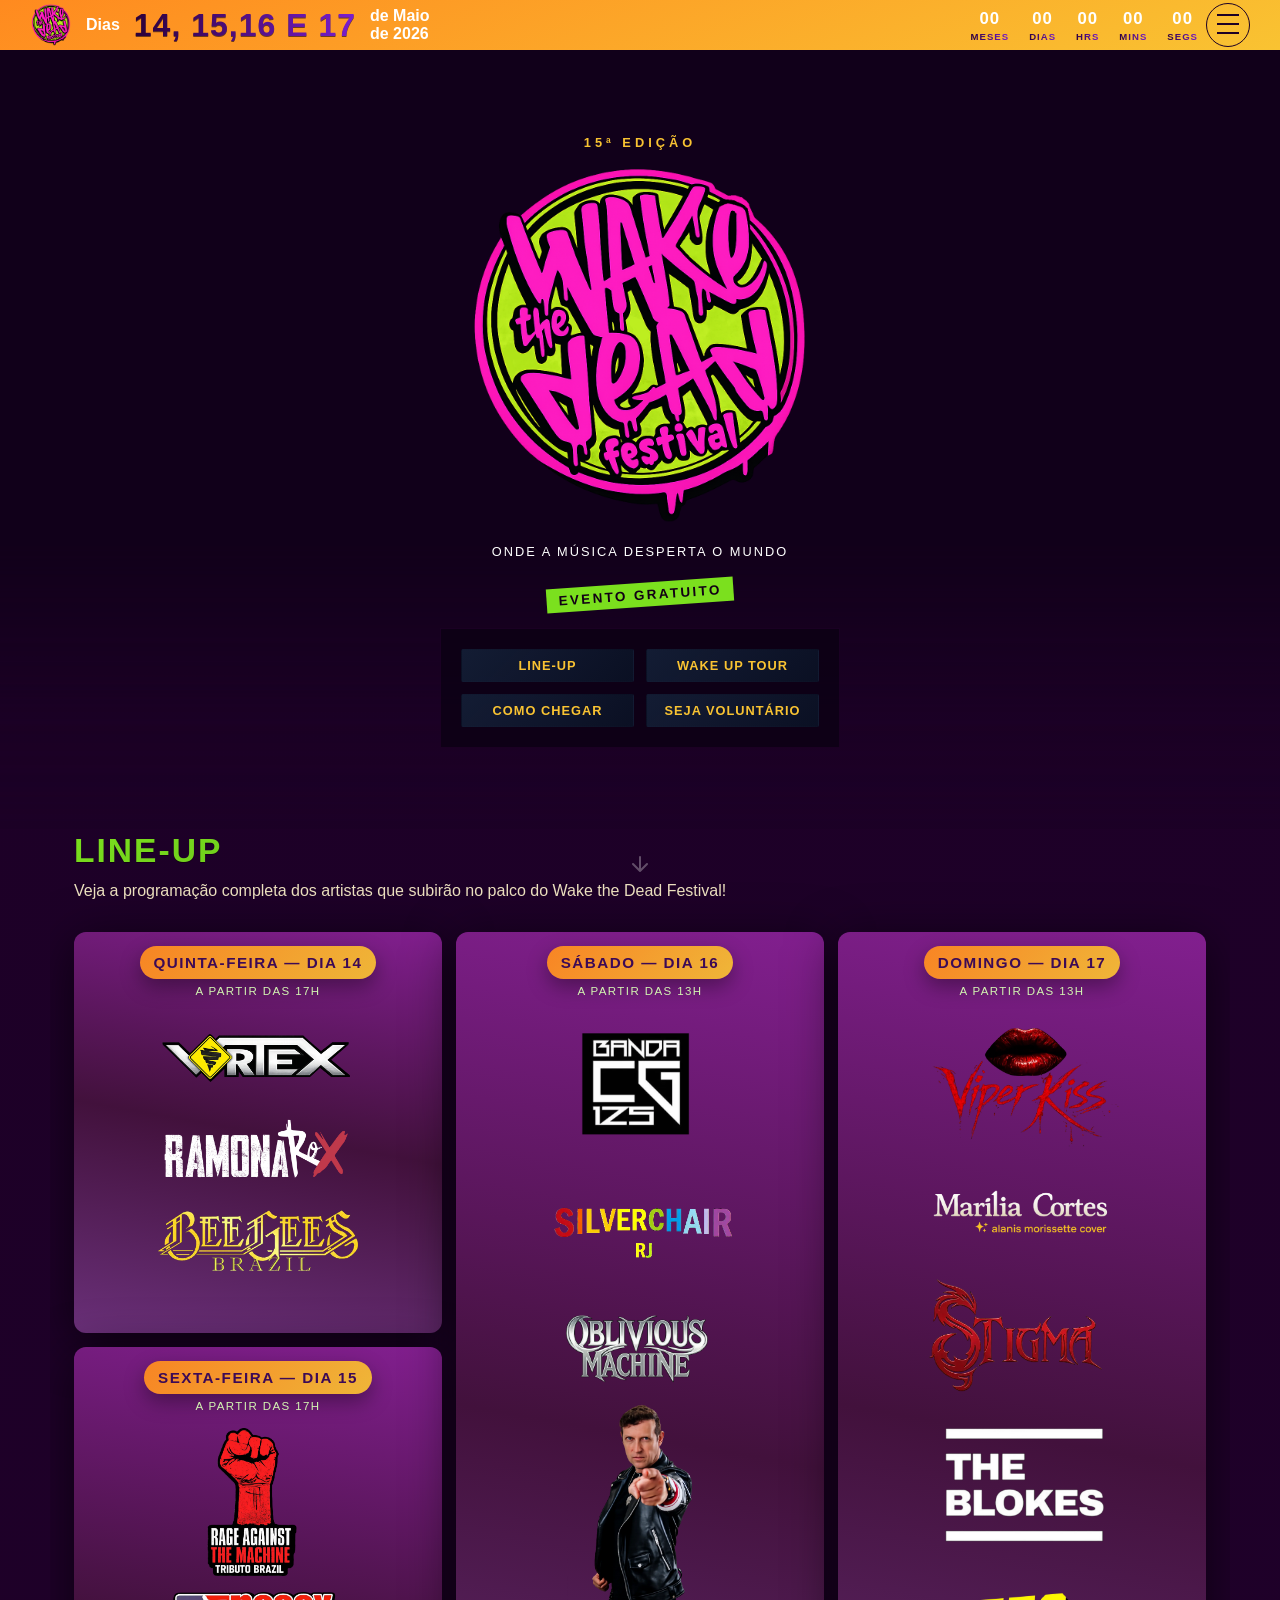
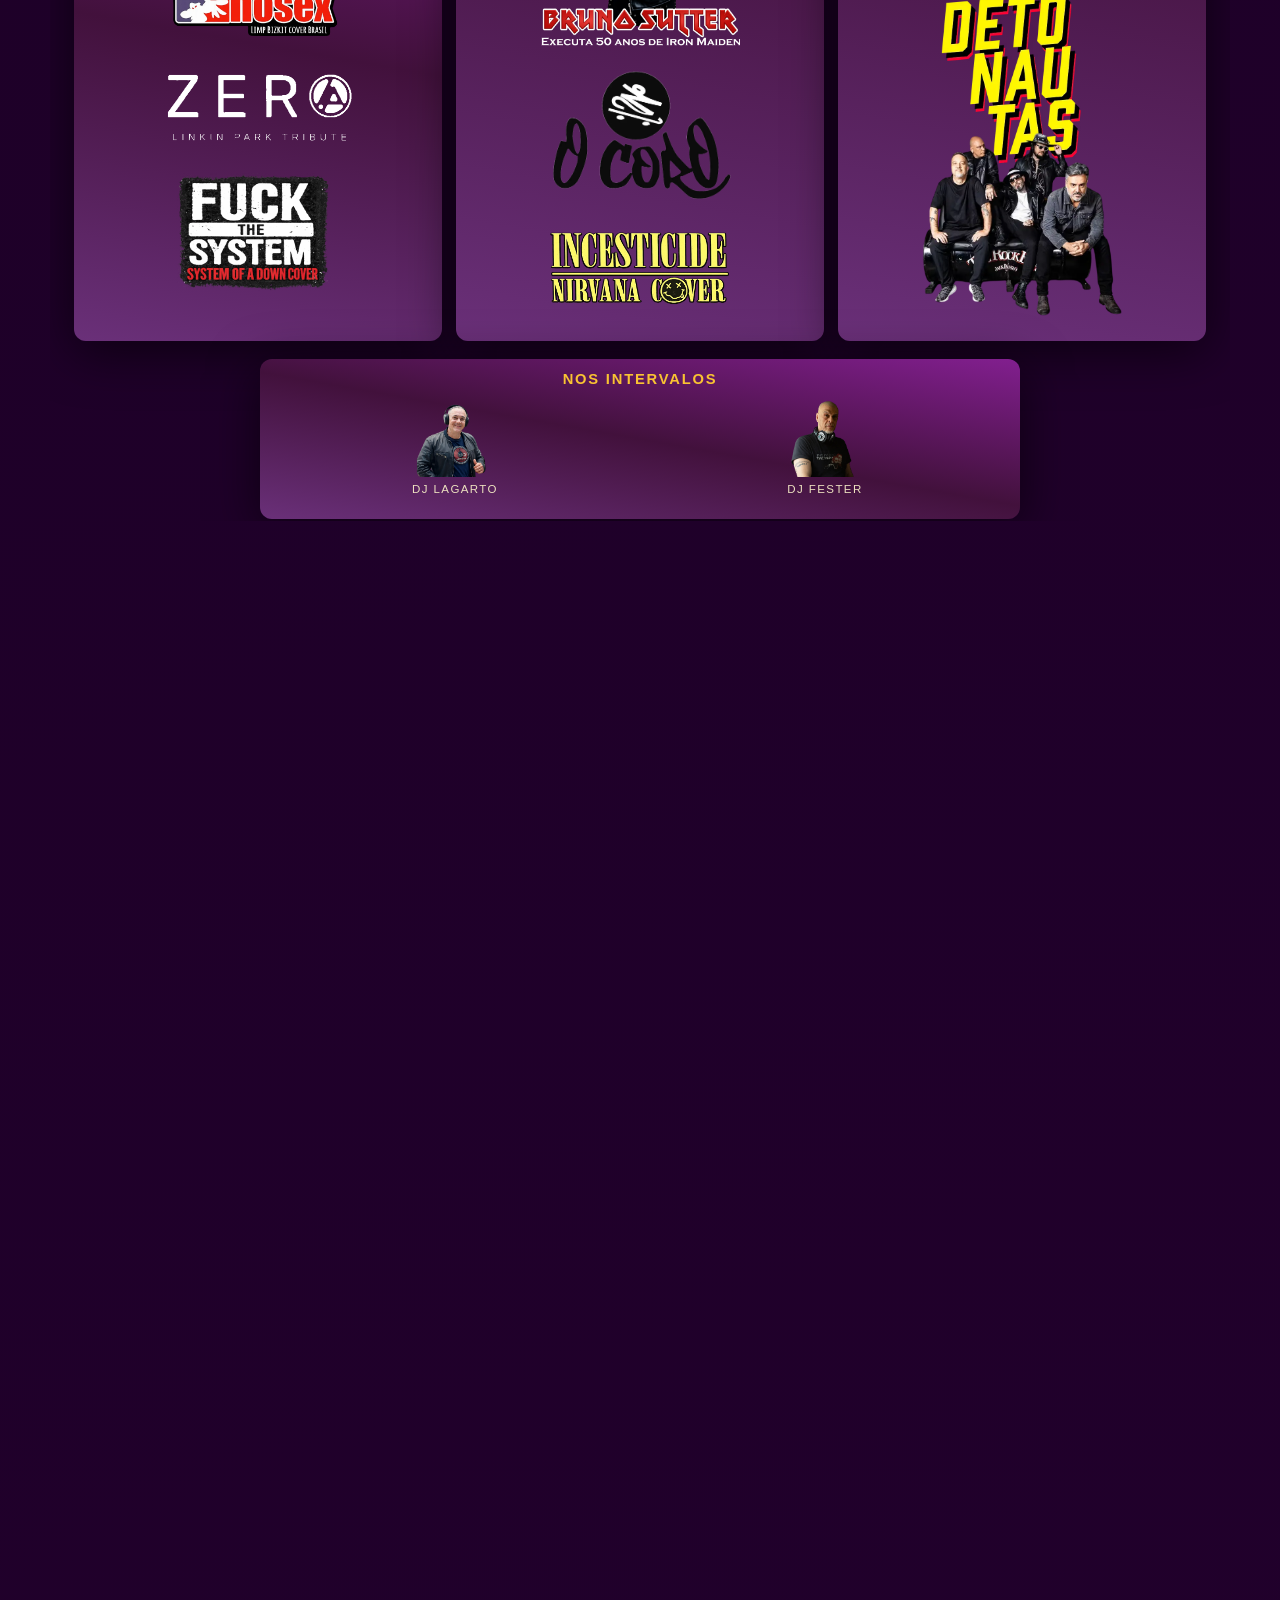
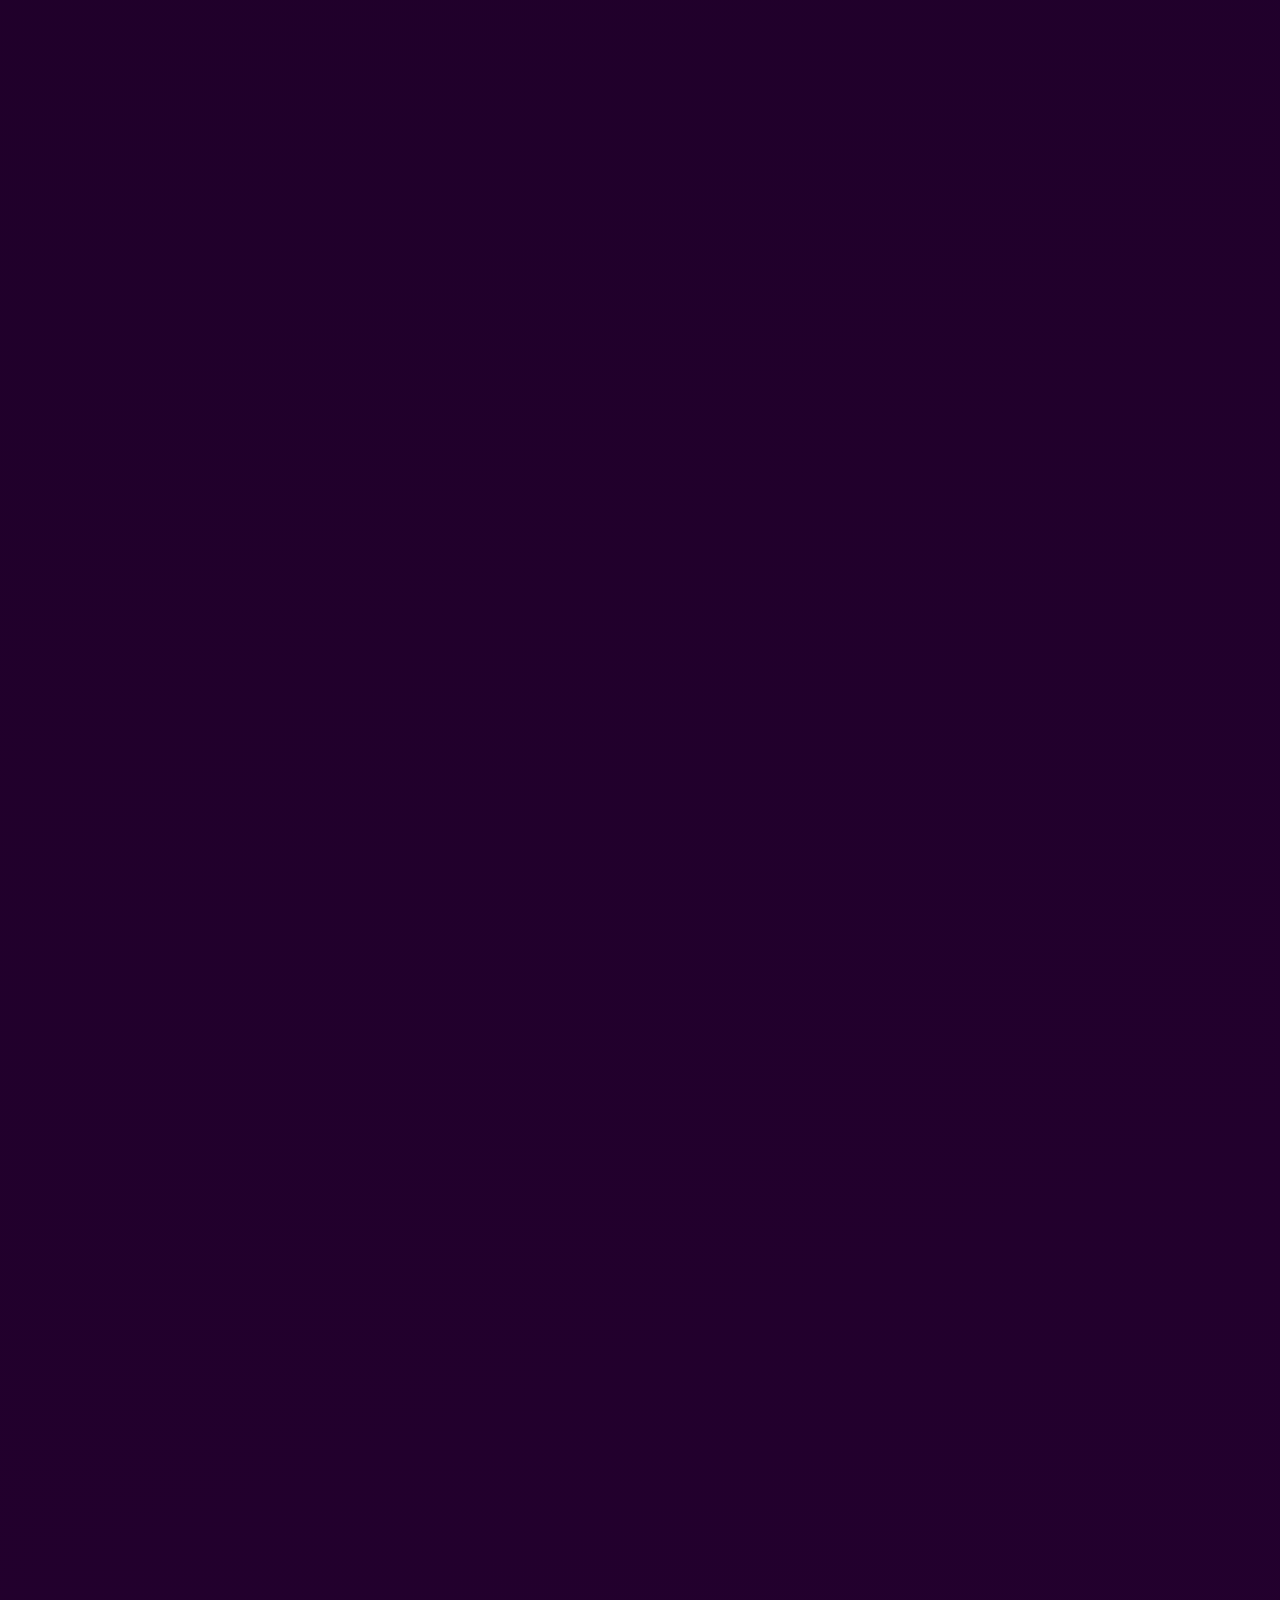
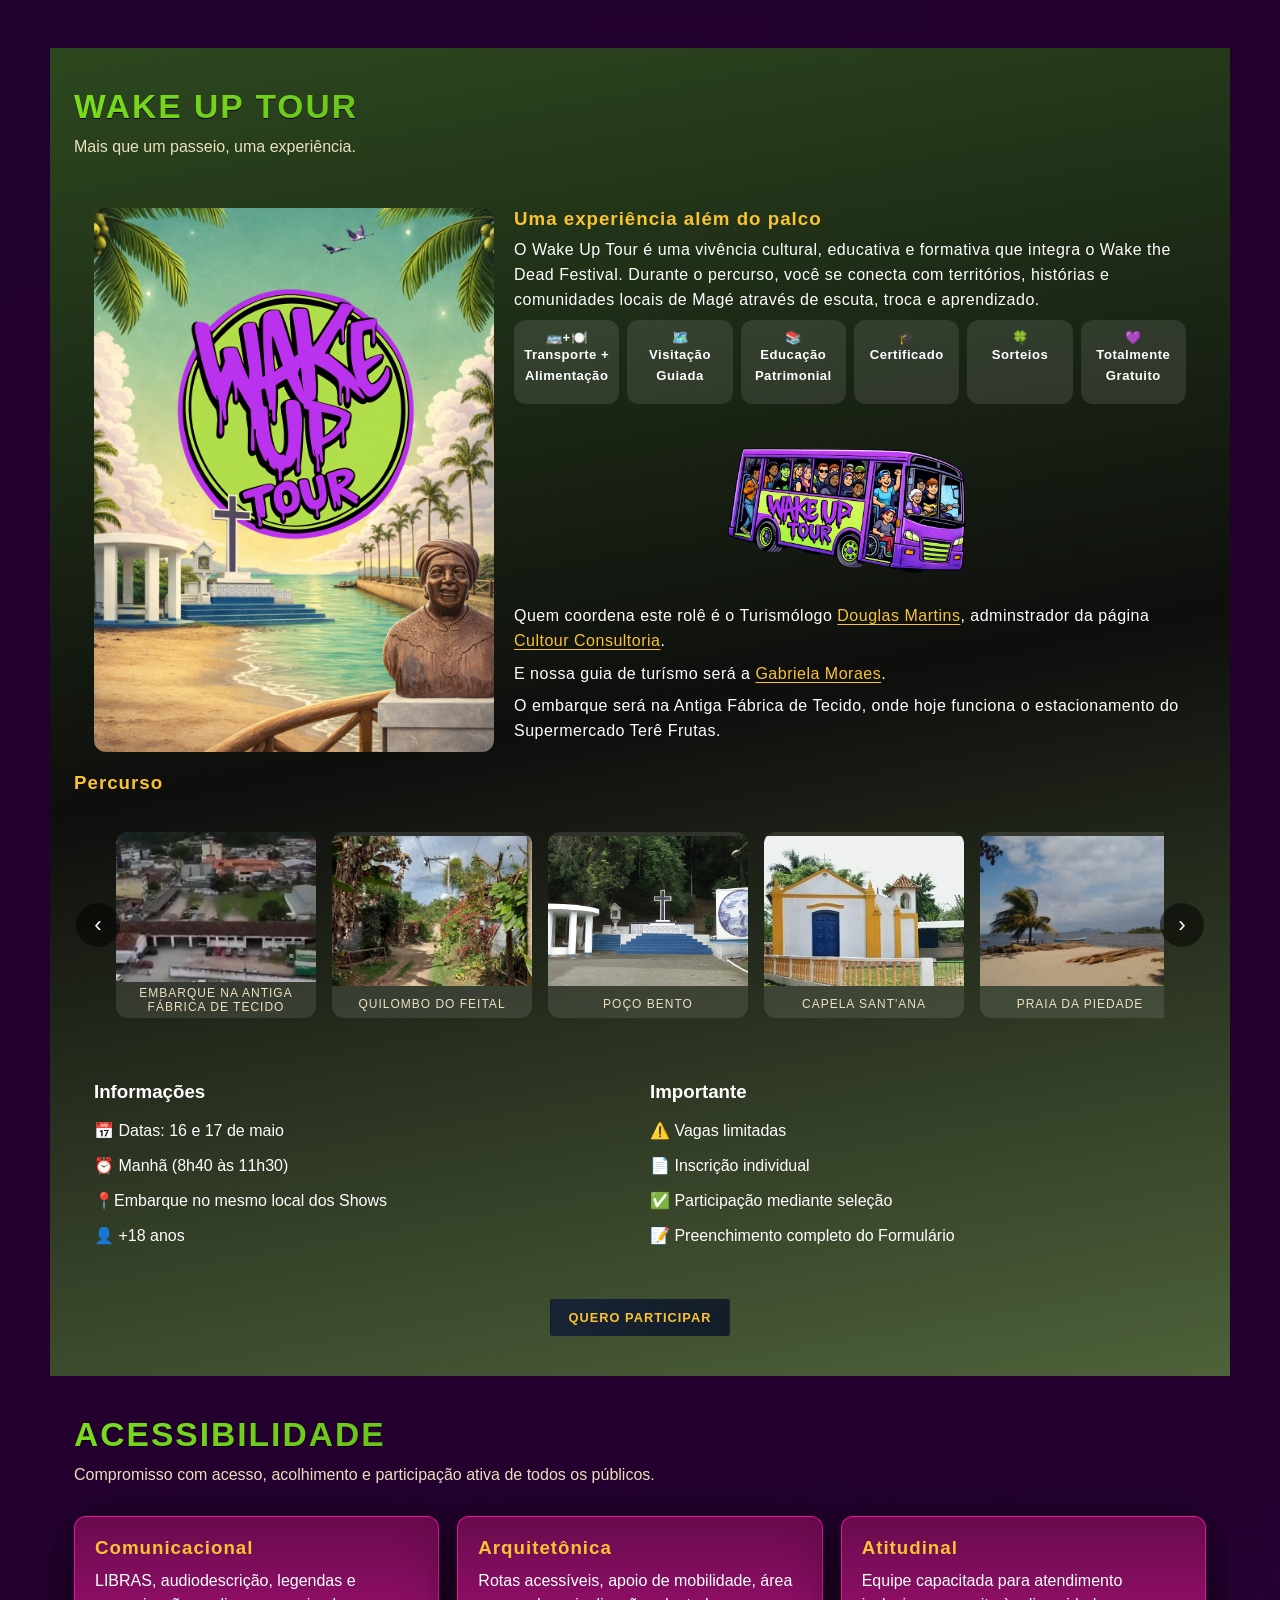
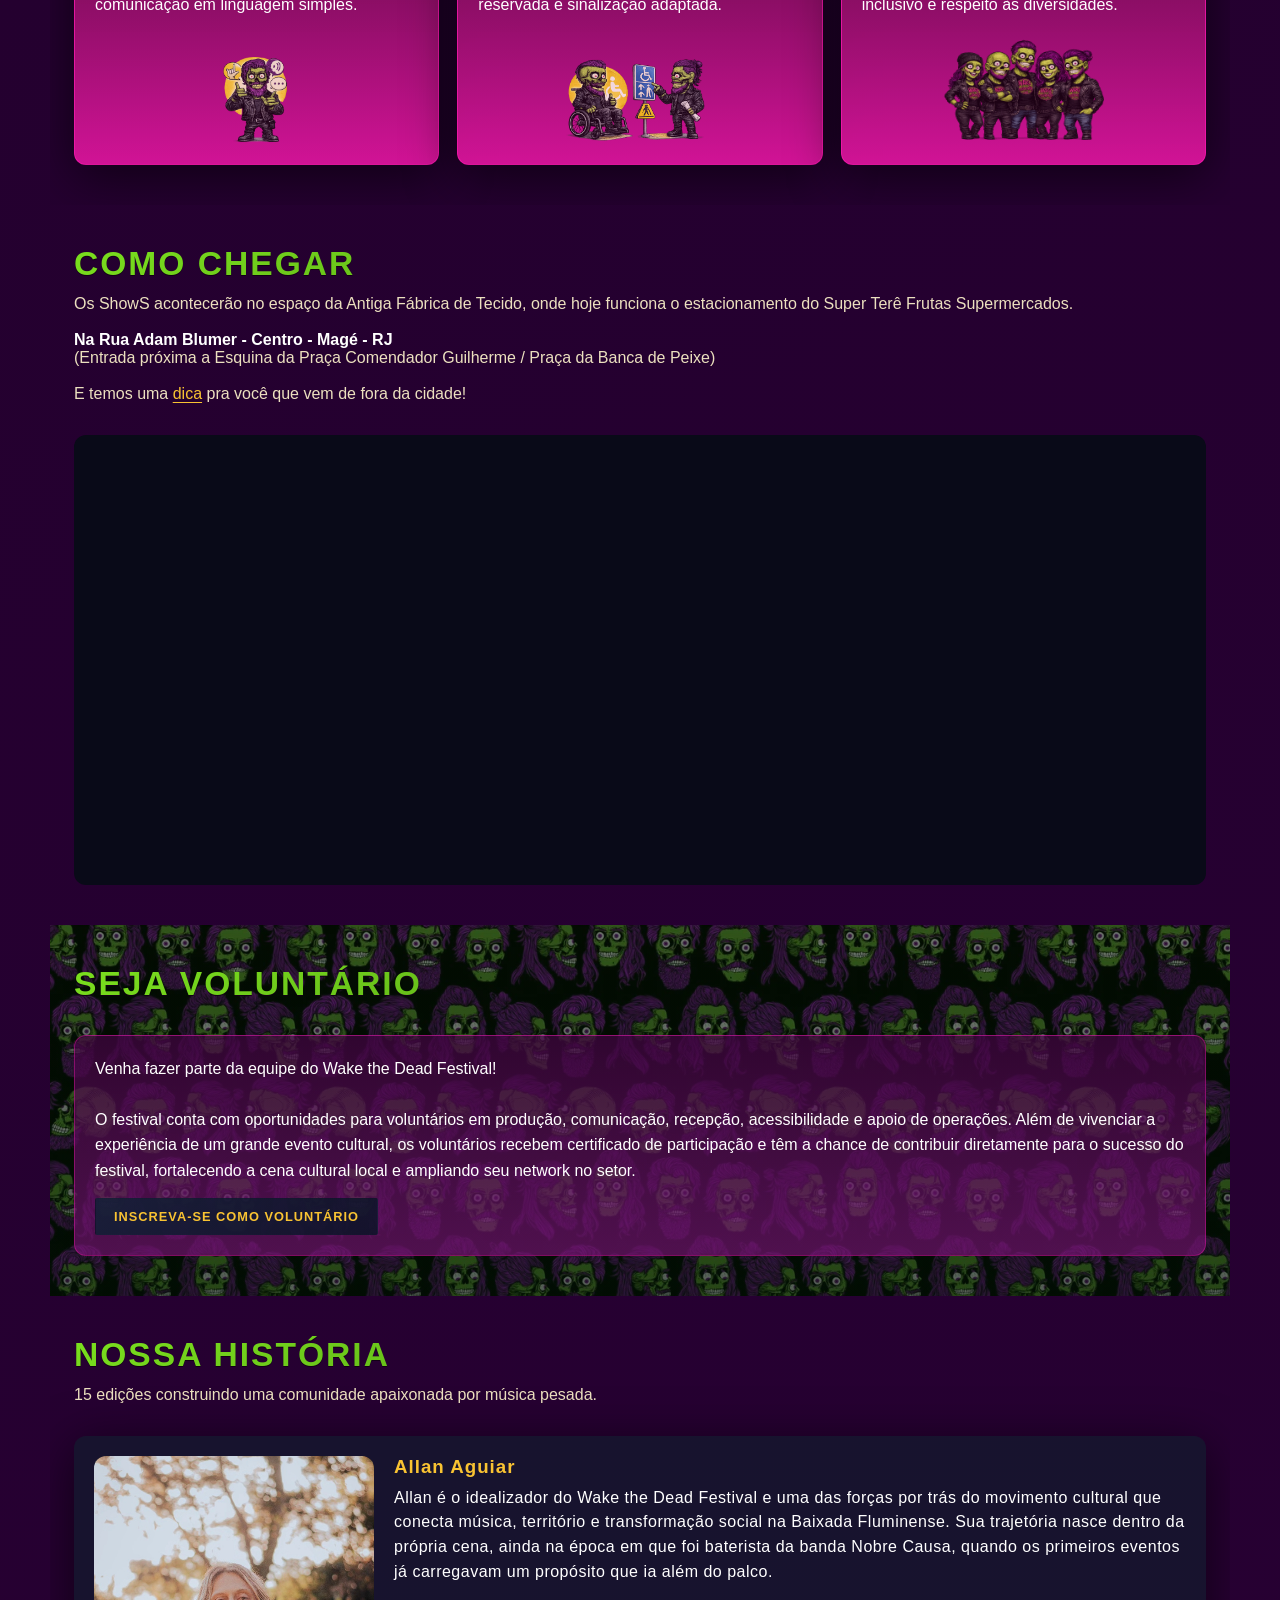
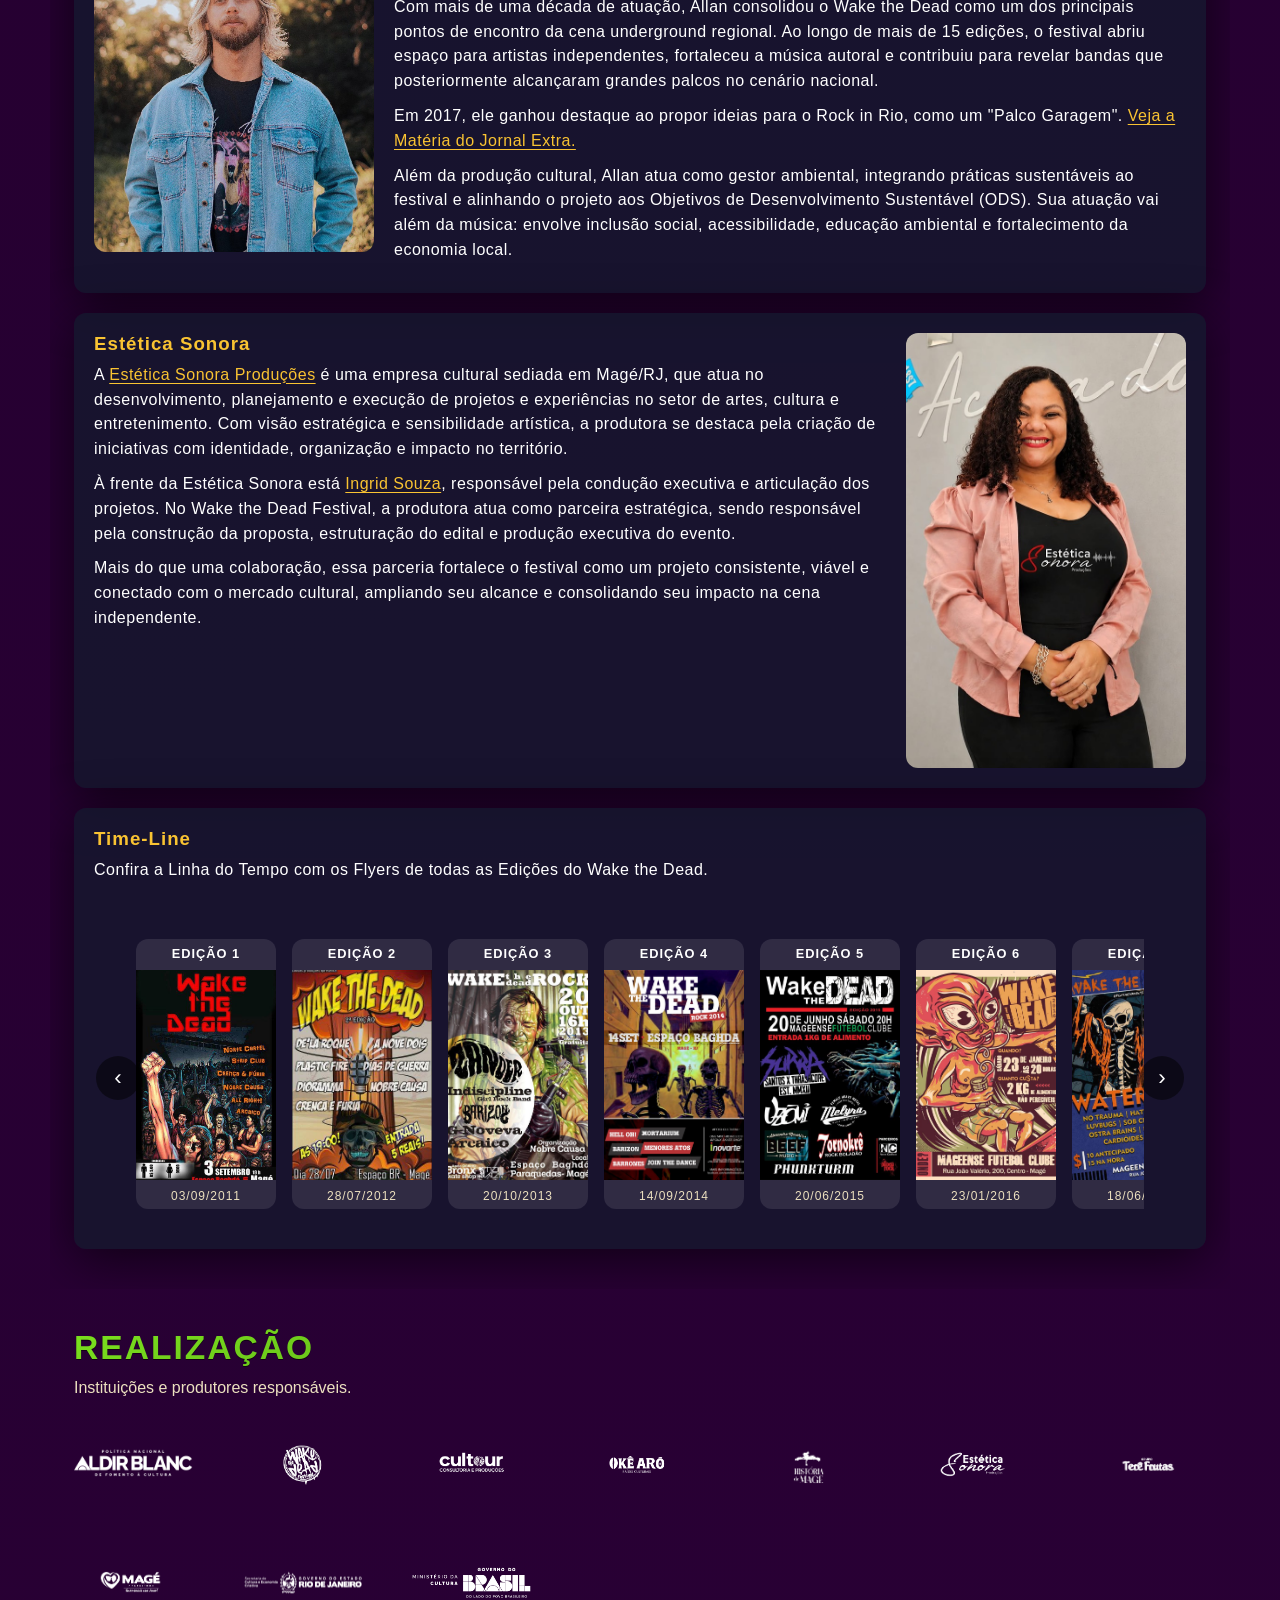
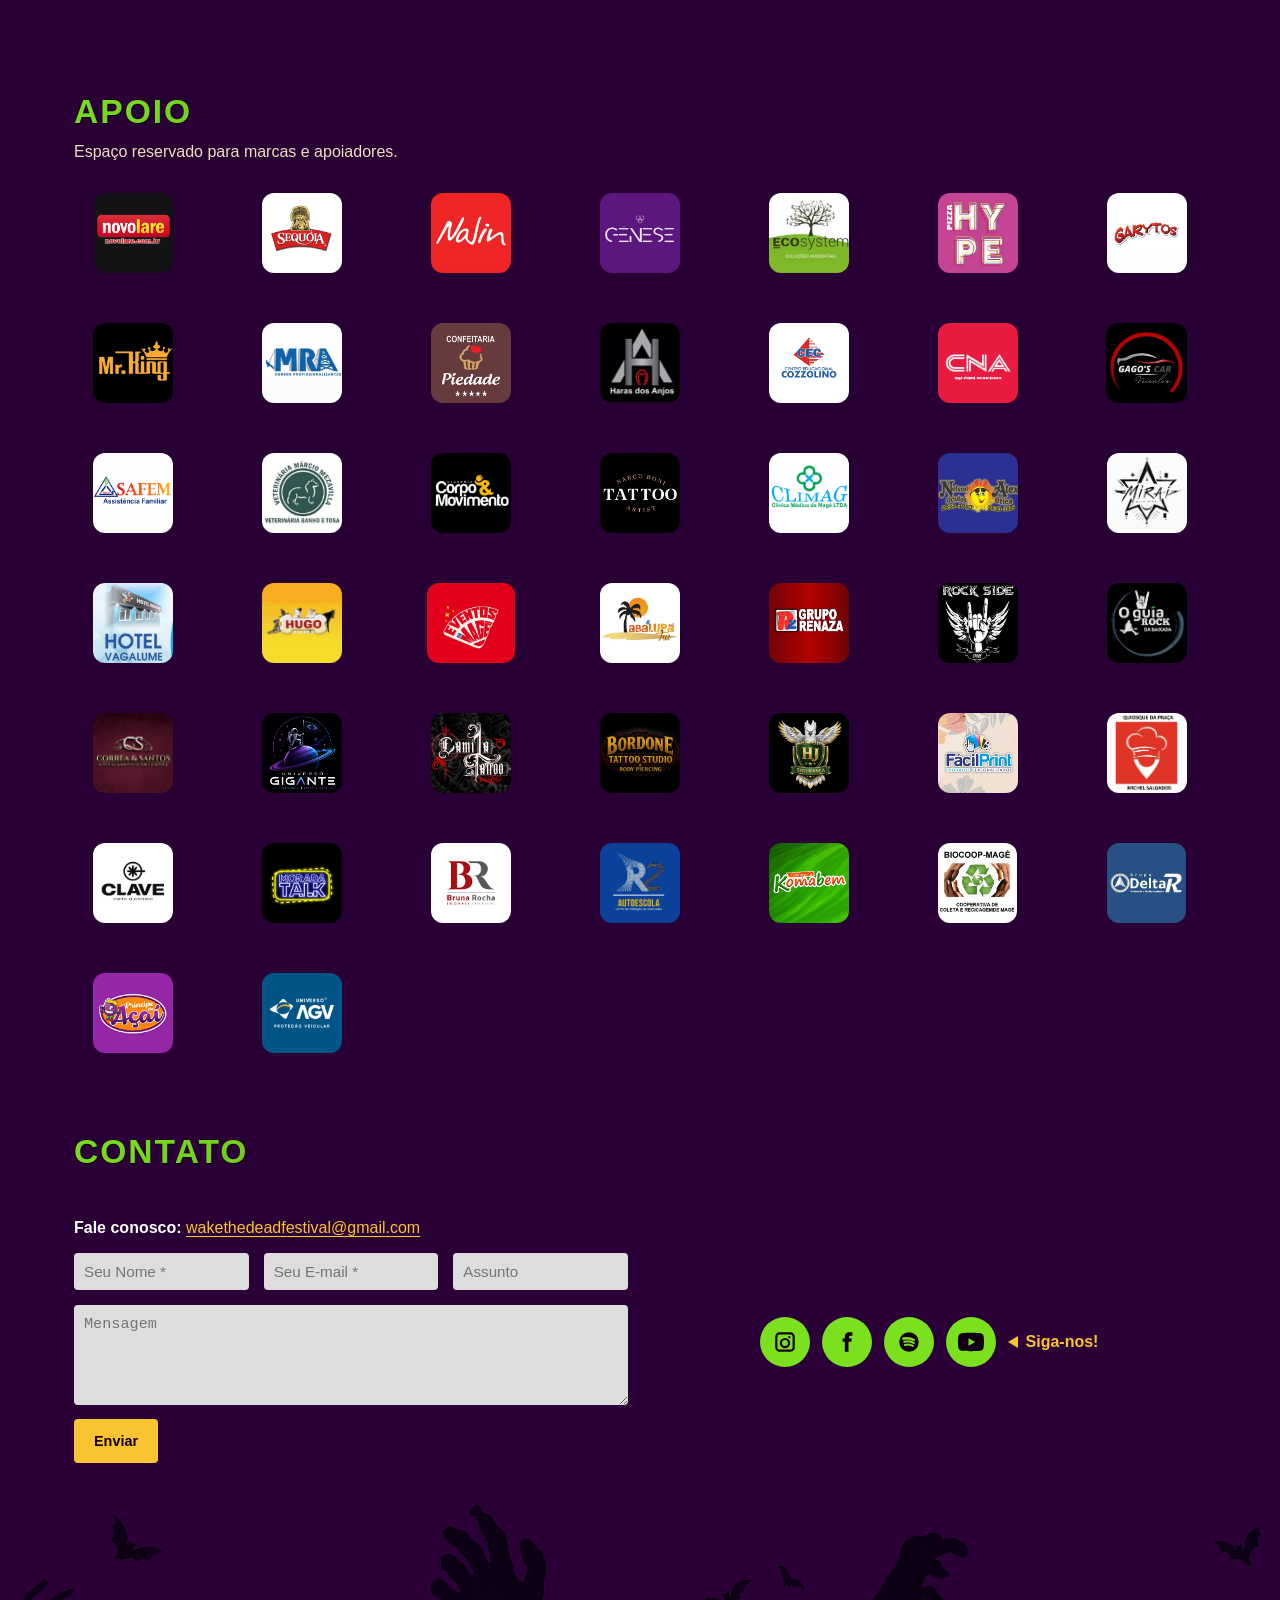
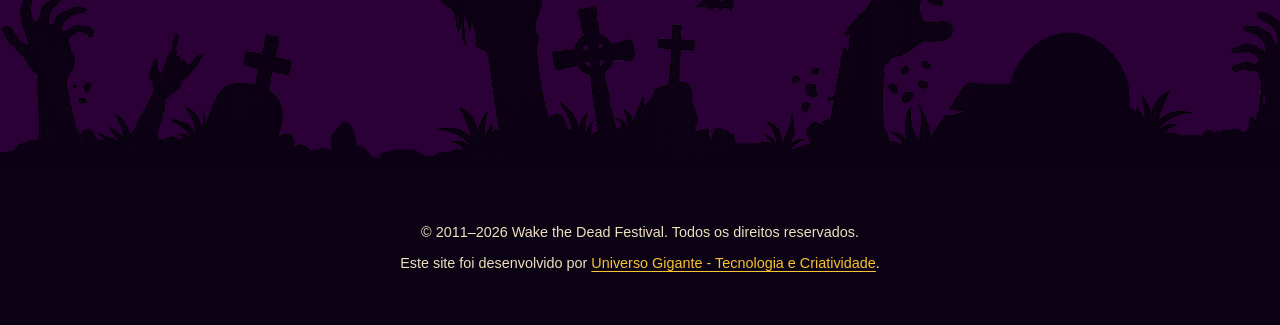
==== index.html @ 806c0b37 "Mudando posição  de O Coro na Line UP" ====
<!DOCTYPE html>
<html lang="pt-BR">
<head>
  <meta charset="UTF-8" />
  <meta name="viewport" content="width=device-width, initial-scale=1" />

  <!-- SEO & Social -->
  <meta name="description" content="Festival Wake the Dead - 4 dias de rock em Magé RJ, evento gratuito. Confira line-up, localização e mais." />
  <meta name="keywords" content="festival rock mage, wake the dead, evento gratuito rj" />
  <meta property="og:title" content="Wake the Dead Festival" />
  <meta property="og:description" content="4 dias de rock, evento gratuito em Magé" />
  <meta property="og:image" content="https://www.wakethedeadfestival.com.br/assets/images/logo.png" />
  <meta property="og:type" content="website" />
  <meta name="robots" content="index, follow" />

  <!-- Segurança: CSP via meta (recomendado mover para header HTTP) -->
  <!-- Content-Security-Policy deve ser configurado no servidor para máxima eficácia -->

  <title>Wake the Dead Festival</title>

  <!-- Preconnect para recursos externos críticos -->
  <link rel="preconnect" href="https://www.google.com" crossorigin />
  <link rel="dns-prefetch" href="https://formspree.io" />

  <!-- Preload de recursos críticos above-the-fold -->
  <link rel="preload" href="assets/images/logo.png" as="image" />
  <link rel="preload" href="assets/images/hero-poster.jpg" as="image" />
  <link rel="preload" href="assets/css/style.css" as="style" />

  <link rel="stylesheet" href="assets/css/style.css" />
  <link rel="icon" href="assets/images/favicon.png" type="image/png" />

  <!-- Structured Data para SEO -->
  <script type="application/ld+json">
  {
    "@context": "https://schema.org",
    "@type": "MusicEvent",
    "name": "Wake the Dead Festival - 15ª Edição",
    "startDate": "2026-05-14",
    "endDate": "2026-05-17",
    "eventStatus": "https://schema.org/EventScheduled",
    "eventAttendanceMode": "https://schema.org/OfflineEventAttendanceMode",
    "location": {
      "@type": "Place",
      "name": "Praça Comendador Guilherme",
      "address": {
        "@type": "PostalAddress",
        "streetAddress": "Rua Adam Blumer - Centro",
        "addressLocality": "Magé",
        "addressRegion": "RJ",
        "addressCountry": "BR"
      }
    },
    "isAccessibleForFree": true,
    "organizer": {
      "@type": "Organization",
      "name": "Estética Sonora Produções"
    }
  }
  </script>
</head>
<body>

  <!-- ==============================
       HEADER
  ============================== -->
  <header class="site-header" id="topo">
    <div class="header-left">
      <!-- width/height explícitos evitam layout shift (CLS) -->
      <img class="logo-mini" src="assets/images/logo.png" alt="Wake the Dead Festival" width="42" height="42" />
      <span class="header-dates" aria-hidden="true">Dias</span>
      <strong class="header-text">14, 15,<wbr>16 e 17</strong>
      <span class="header-dates" aria-hidden="true">de Maio<br />de 2026</span>
    </div>
    <div class="header-right">
      <div class="header-countdown" aria-live="polite" aria-label="Contagem regressiva para o festival">
        <div class="countdown-unit"><span id="countdown-months">00</span><small>MESES</small></div>
        <div class="countdown-unit"><span id="countdown-days">00</span><small>DIAS</small></div>
        <div class="countdown-unit"><span id="countdown-hours">00</span><small>HRS</small></div>
        <div class="countdown-unit"><span id="countdown-minutes">00</span><small>MINS</small></div>
        <div class="countdown-unit"><span id="countdown-seconds">00</span><small>SEGS</small></div>
      </div>
      <button class="menu-toggle" aria-label="Abrir menu de navegação" aria-expanded="false" aria-controls="side-menu" type="button">
        <span></span><span></span><span></span>
      </button>
    </div>
  </header>

  <!-- ==============================
       SIDE MENU
  ============================== -->
  <aside class="side-menu" id="side-menu" aria-hidden="true" aria-label="Menu de navegação">
    <div class="side-menu-inner">
      <button class="menu-close" aria-label="Fechar menu" type="button">FECHAR ×</button>
      <div class="menu-divider" role="separator"></div>
      <nav class="menu-links" aria-label="Navegação principal">
        <a href="#lineup">LINE-UP</a>
        <a href="#sobre">NOSSO PROPÓSITO</a>
        <a href="#cartilha">EDUCAÇÃO AMBIENTAL</a>
        <a href="#impacto">IMPACTO</a>
        <a href="#campanha">CAMPANHA SOLIDÁRIA</a>
        <a href="#wake-tour">WAKE UP TOUR</a>
        <a href="#acessibilidade">ACESSIBILIDADE</a>
        <a href="#comochegar">COMO CHEGAR</a>
        <a href="#voluntario">SEJA VOLUNTÁRIO</a>
        <a href="#historia">NOSSA HISTÓRIA</a>
        <a href="#realizacao">REALIZAÇÃO</a>
        <a href="#apoio">APOIO</a>
        <a href="#contato">CONTATO</a>
      </nav>
      <div class="menu-divider" role="separator"></div>
      <div class="menu-social">
        <a class="social-link" href="https://www.instagram.com/wakethedeadfestival/" target="_blank" rel="noopener noreferrer" aria-label="Instagram do Wake the Dead Festival">
          <svg viewBox="0 0 24 24" aria-hidden="true" focusable="false" width="30" height="30"><path d="M7 3h10a4 4 0 0 1 4 4v10a4 4 0 0 1-4 4H7a4 4 0 0 1-4-4V7a4 4 0 0 1 4-4zm10 2H7a2 2 0 0 0-2 2v10a2 2 0 0 0 2 2h10a2 2 0 0 0 2-2V7a2 2 0 0 0-2-2zm-5 3.2A4.8 4.8 0 1 1 7.2 13 4.8 4.8 0 0 1 12 8.2zm0 2A2.8 2.8 0 1 0 14.8 13 2.8 2.8 0 0 0 12 10.2zm5.1-2.7a1.1 1.1 0 1 1-1.1-1.1 1.1 1.1 0 0 1 1.1 1.1z"/></svg>
        </a>
        <a class="social-link" href="https://www.facebook.com/wakethedeadfestival" target="_blank" rel="noopener noreferrer" aria-label="Facebook do Wake the Dead Festival">
          <svg viewBox="0 0 24 24" aria-hidden="true" focusable="false" width="30" height="30"><path d="M14 8.7V7.2c0-.8.5-1 1-1h2V3h-3c-2.6 0-4 1.7-4 4v1.7H8v3.1h2V21h3.4v-9.2H16l.5-3.1z"/></svg>
        </a>
        <a class="social-link" href="https://open.spotify.com/playlist/4lkXEsxhKOrwbWh5jv9HAj?si=FPQQzv72S2OQsQLf2C0tVg" target="_blank" rel="noopener noreferrer" aria-label="Playlist do Wake the Dead no Spotify">
          <svg viewBox="0 0 24 24" aria-hidden="true" focusable="false" width="30" height="30"><path d="M12 3a9 9 0 1 0 0 18 9 9 0 0 0 0-18zm4.2 13.1a.9.9 0 0 1-1.2.3 8 8 0 0 0-6.6-.7.9.9 0 1 1-.5-1.8 9.8 9.8 0 0 1 8.1.9.9.9 0 0 1 .2 1.3zm1.1-2.7a1 1 0 0 1-1.4.3 10.5 10.5 0 0 0-7.9-1 1 1 0 1 1-.6-1.9 12.3 12.3 0 0 1 9.3 1.2 1 1 0 0 1 .6 1.4zm.1-2.8A1.2 1.2 0 0 1 16 11a12.5 12.5 0 0 0-8.4-1.1 1.2 1.2 0 1 1-.7-2.2 14.7 14.7 0 0 1 9.9 1.3 1.2 1.2 0 0 1 .6 1.6z"/></svg>
        </a>
        <a class="social-link" href="https://youtube.com/@wakethedeadfestival877" target="_blank" rel="noopener noreferrer" aria-label="Canal do Wake the Dead no YouTube">
          <svg viewBox="0 0 24 24" aria-hidden="true" focusable="false" width="30" height="30"><path d="M23.5 6.2a2.9 2.9 0 0 0-2-2.1C19.8 3.5 12 3.5 12 3.5s-7.8 0-9.5.6a2.9 2.9 0 0 0-2 2.1C0 8 0 12 0 12s0 4 .5 5.8a2.9 2.9 0 0 0 2 2.1c1.7.6 9.5.6 9.5.6s7.8 0 9.5-.6a2.9 2.9 0 0 0 2-2.1C24 16 24 12 24 12s0-4-.5-5.8zM9.7 15.5v-7l6.2 3.5-6.2 3.5z"/></svg>
        </a>
      </div>
    </div>
  </aside>

  <!-- Overlay para fechar menu ao clicar fora -->
  <div class="menu-overlay" id="menu-overlay" aria-hidden="true"></div>

  <main id="main-content">

    <!-- ==============================
         HERO
    ============================== -->
    <section class="hero" id="inicio" aria-label="Seção principal do festival">
      <!--
        O vídeo é carregado de forma lazy via JS para não bloquear LCP.
        O poster é exibido imediatamente como fallback.
      -->
      <div
        class="hero-video-wrap"
        data-video-src="assets/videos/hero.mp4"
        data-video-poster="assets/images/hero-poster.jpg"
        aria-hidden="true"
      ></div>
      <div class="hero-overlay" aria-hidden="true"></div>
      <div class="hero-content">
        <p class="hero-edition">15ª EDIÇÃO</p>
        <img
          class="hero-logo"
          src="assets/images/logo.png"
          alt="Wake the Dead Festival — 15ª edição, 14 a 17 de maio de 2026"
          width="350"
          height="350"
          fetchpriority="high"
        />
        <p class="hero-tagline">ONDE A MÚSICA DESPERTA O MUNDO</p>
        <p class="hero-free">EVENTO GRATUITO</p>
        <div class="hero-panel">
          <nav class="panel-grid" aria-label="Atalhos da página">
            <a href="#lineup" class="panel-button">LINE-UP</a>
            <a href="#wake-tour" class="panel-button">WAKE UP TOUR</a>
            <a href="#comochegar" class="panel-button">COMO CHEGAR</a>
            <a href="#voluntario" class="panel-button">SEJA VOLUNTÁRIO</a>
          </nav>
        </div>
      </div>
    </section>

    <!-- ==============================
         LINE-UP
    ============================== -->
    <section class="section theme-main" id="lineup" aria-labelledby="lineup-title">
      <div class="section-header">
        <h2 id="lineup-title">Line-up</h2>
        <p>Veja a programação completa dos artistas que subirão no palco do Wake the Dead Festival!</p>
      </div>
      <div class="schedule-grid">

        <article class="schedule-day day-14">
          <div class="schedule-day-head">
            <h3>QUINTA-FEIRA — DIA 14</h3>
            <p class="schedule-time">A partir das 17h</p>
          </div>
          <a href="https://www.instagram.com/wakethedeadfestival/p/DWeRgi4Arlk/" target="_blank" rel="noopener noreferrer" aria-label="Ver Vortex no Instagram">
            <img class="img-bandas" src="assets/images/line-up/logo vortex.webp" alt="Vortex" loading="lazy" width="200" height="80" />
          </a>
          <a href="https://www.instagram.com/wakethedeadfestival/p/DW4Q7XmAmcO/" target="_blank" rel="noopener noreferrer" aria-label="Ver Ramona Rox no Instagram">
            <img class="img-bandas" src="assets/images/line-up/logoramonarox.webp" alt="Ramona Rox" loading="lazy" width="200" height="80" />
          </a>
          <a href="https://www.instagram.com/wakethedeadfestival/p/DWgqqAIAkLZ/" target="_blank" rel="noopener noreferrer" aria-label="Ver Bee Gees Brazil no Instagram">
            <img class="img-bandas" src="assets/images/line-up/logobeegeesbrazil.webp" alt="Bee Gees Cover BR" loading="lazy" width="200" height="80" />
          </a>
        </article>

        <article class="schedule-day day-15">
          <div class="schedule-day-head">
            <h3>SEXTA-FEIRA — DIA 15</h3>
            <p class="schedule-time">A partir das 17h</p>
          </div>
          <a href="https://www.instagram.com/wakethedeadfestival/p/DXAd3CYgayU/" target="_blank" rel="noopener noreferrer" aria-label="Ver Rage Against the Machine Tribute no Instagram">
            <img class="img-bandas" src="assets/images/line-up/rageagainst.webp" alt="Rage Against the Machine Tribute" loading="lazy" width="200" height="80" />
          </a>
          <a href="https://www.instagram.com/wakethedeadfestival/p/DW89tISgoSi/" target="_blank" rel="noopener noreferrer" aria-label="Ver NoSex no Instagram">
            <img class="img-bandas" src="assets/images/line-up/nosex.webp" alt="NoSex" loading="lazy" width="200" height="80" />
          </a>
          <a href="https://www.instagram.com/wakethedeadfestival/p/DXCV3lkgpP0/" target="_blank" rel="noopener noreferrer" aria-label="Ver Zero — Linkin Park Cover no Instagram">
            <img class="img-bandas" src="assets/images/line-up/zero.webp" alt="Zero — Linkin Park Cover" loading="lazy" width="200" height="80" />
          </a>
          <a href="https://www.instagram.com/wakethedeadfestival/p/DWpNYMOAY2K/" target="_blank" rel="noopener noreferrer" aria-label="Ver Fuck the System no Instagram">
            <img class="img-bandas" src="assets/images/line-up/fuckthesystem.webp" alt="Fuck the System" loading="lazy" width="200" height="80" />
          </a>
        </article>

        <article class="schedule-day day-16">
          <div class="schedule-day-head">
            <h3>SÁBADO — DIA 16</h3>
            <p class="schedule-time">A partir das 13h</p>
          </div>
          <a href="https://www.instagram.com/wakethedeadfestival/p/DWjS2lbAnpL/" target="_blank" rel="noopener noreferrer" aria-label="Ver CG 125 no Instagram">
            <img class="img-bandas" src="assets/images/line-up/bandacg125.webp" alt="CG 125" loading="lazy" width="200" height="80" />
          </a>
          <a href="https://www.instagram.com/wakethedeadfestival/p/DW6h8iWArgf/" target="_blank" rel="noopener noreferrer" aria-label="Ver Silverchair RJ no Instagram">
            <img class="img-bandas" src="assets/images/line-up/silverchair.webp" alt="Silverchair RJ" loading="lazy" width="200" height="80" />
          </a>
          
          <a href="https://www.instagram.com/wakethedeadfestival/p/DXAF88WAptW/" target="_blank" rel="noopener noreferrer" aria-label="Ver Oblivious Machine no Instagram">
            <img class="img-bandas" src="assets/images/line-up/oblivious machine.webp" alt="Oblivious Machine" loading="lazy" width="200" height="80" />
          </a>
          <a href="https://www.instagram.com/wakethedeadfestival/p/DWmpRZ1gZje/" target="_blank" rel="noopener noreferrer" aria-label="Ver Bruno Sutter no Instagram">
            <img class="img-bandas" src="assets/images/line-up/BRUNO_SUTTER.webp" alt="Bruno Sutter" loading="lazy" width="200" height="80" />
          </a>

          <a href="https://www.instagram.com/wakethedeadfestival/p/DW1QO1XAjHU/" target="_blank" rel="noopener noreferrer" aria-label="Ver O Coro no Instagram">
            <img class="img-bandas" src="assets/images/line-up/ocoro.webp" alt="O Coro" loading="lazy" width="200" height="80" />
          </a>
          
          <a href="https://www.instagram.com/wakethedeadfestival/p/DWb9WMrgsT6/" target="_blank" rel="noopener noreferrer" aria-label="Ver Incesticide — Nirvana Cover no Instagram">
            <img class="img-bandas" src="assets/images/line-up/incesticide.webp" alt="Incesticide — Nirvana Cover" loading="lazy" width="200" height="80" />
          </a>
        </article>

        <article class="schedule-day day-17">
          <div class="schedule-day-head">
            <h3>DOMINGO — DIA 17</h3>
            <p class="schedule-time">A partir das 13h</p>
          </div>
          <a href="https://www.instagram.com/wakethedeadfestival/p/DXEgqr-ApEm/" target="_blank" rel="noopener noreferrer" aria-label="Ver Viper Kiss no Instagram">
            <img class="img-bandas" src="assets/images/line-up/viperkiss.webp" alt="Viper Kiss" loading="lazy" width="200" height="80" />
          </a>
          <a href="https://www.instagram.com/wakethedeadfestival/p/DWwWZ3HAnOd/" target="_blank" rel="noopener noreferrer" aria-label="Ver Marília Cortês no Instagram">
            <img class="img-bandas" src="assets/images/line-up/logomariliacortes.webp" alt="Marília Cortês" loading="lazy" width="200" height="80" />
          </a>
          <a href="https://www.instagram.com/wakethedeadfestival/p/DWyt14Xghve/" target="_blank" rel="noopener noreferrer" aria-label="Ver Stigma no Instagram">
            <img class="img-bandas" src="assets/images/line-up/logostigma.webp" alt="Stigma" loading="lazy" width="200" height="80" />
          </a>
          <a href="https://www.instagram.com/wakethedeadfestival/p/DWT2P4CAmQ5/" target="_blank" rel="noopener noreferrer" aria-label="Ver The Blokes no Instagram">
            <img class="img-bandas" src="assets/images/line-up/theblokes.webp" alt="The Blokes" loading="lazy" width="200" height="80" />
          </a>
          <a href="https://www.instagram.com/wakethedeadfestival/p/DWEXV3PgqxA/" target="_blank" rel="noopener noreferrer" aria-label="Ver Detonautas Rock Club no Instagram">
            <img class="img-bandas" src="assets/images/line-up/DETONAUTAS_ROCK_CLUB.webp" alt="Detonautas Rock Club" loading="lazy" width="200" height="80" />
          </a>
        </article>

      </div>

      <article class="schedule-djs" aria-label="DJs nos intervalos">
        <h3>NOS INTERVALOS</h3>
        <div class="schedule-djs-logos">
          <div class="dj-item">
            <a href="https://www.instagram.com/wakethedeadfestival/p/DW92B6HAR-8/" target="_blank" rel="noopener noreferrer" aria-label="Ver DJ Lagarto no Instagram">
              <img class="img-bandas" src="assets/images/line-up/djlagarto.webp" alt="DJ Lagarto" loading="lazy" width="120" height="80" />
            </a>
            <p class="dj-note">DJ LAGARTO</p>
          </div>
          <div class="dj-item">
            <a href="https://www.instagram.com/wakethedeadfestival/p/DWY6pLkAj_x/" target="_blank" rel="noopener noreferrer" aria-label="Ver DJ Fester no Instagram">
              <img class="img-bandas" src="assets/images/line-up/djfester.webp" alt="DJ Fester" loading="lazy" width="120" height="80" />
            </a>
            <p class="dj-note">DJ FESTER</p>
          </div>
        </div>
      </article>
    </section>

    <!-- ==============================
         SOBRE / PROPÓSITO
    ============================== -->
    <section class="section theme-bg-guitar" id="sobre" aria-labelledby="sobre-title">
      <div class="section-header">
        <h2 id="sobre-title">Nosso Propósito</h2>
        <p>Música, sustentabilidade e pertencimento como base do Wake the Dead Festival.</p>
      </div>
      <div class="sobre-stack">
        <article class="sobre-block">
          <div class="sobre-text">
            <h3>Música Como Transformação</h3>
            <p>O festival valoriza a cena autoral e conecta artistas e público em torno de mensagens de resistência, diversidade e fortalecimento cultural da Baixada Fluminense.</p>
          </div>
          <div class="sobre-media">
            <img src="assets/images/sobre/pilar1.jpg" alt="Público curtindo o festival, cena de transformação pela música" loading="lazy" />
          </div>
        </article>

        <article class="sobre-block sobre-block--reverse">
          <div class="sobre-media">
            <img src="assets/images/sobre/pilar2.jpg" alt="Área verde de Magé — sustentabilidade e território" loading="lazy" />
          </div>
          <div class="sobre-text">
            <h3>Sustentabilidade e Território</h3>
            <p>O evento integra cultura e preservação ambiental, promovendo práticas de redução de impacto, reciclagem e valorização do patrimônio local.
            Conheça a nossa <a class="inline-link" href="#cartilha">Cartilha de Educação Ambiental</a>.</p>
          </div>
        </article>

        <article class="sobre-block sobre-block--pilar3">
          <div class="sobre-text">
            <h3>Pertencimento e Inclusão</h3>
            <p>      O Wake the Dead nasce da força da comunidade. Um espaço onde diferentes gerações do rock se encontram, trocam vivências e constroem juntas algo maior do que o palco.</p>
            <p>      Com ações afirmativas, acessibilidade integral e abertura real para a diversidade, o festival garante a participação de públicos historicamente invisibilizados, promovendo respeito, representatividade e conexão verdadeira.</p>
            <p>      Mais do que incluir, o Wake the Dead acolhe. Cria um ambiente onde ninguém precisa se encaixar em padrões para existir. Onde o importante é ser você!</p>
          </div>
          <div class="sobre-media-duo">
            <!-- Slider de Fotos substitui a imagem estática e fica em destaque -->
          <div class="pertencimento-slider" id="pertencimento-slider" aria-hidden="true"></div>
          
           <!--
              Vídeo lazy: só carrega após interação ou IntersectionObserver.
              O data-src é resolvido pelo JS.
            -->
            <video
              class="sobre-media-duo__video"
              autoplay
              muted
              loop
              playsinline
              poster="assets/images/sobre/pilar3-poster.jpg"
              aria-hidden="true"
              preload="none"
            >
              <source data-src="assets/videos/video-pilar3.mp4" type="video/mp4" />
            </video>
          </div>

          <div class="quote-container">
           
            <img src="assets/images/caveira.png" alt="Ícone de Caveira">
            <i>"Mesmo que seja estranho, seja você. Mesmo que seja bizarro, bizarro, bizarro..." - Pitty</i>
          </div>
        </article>
      </div>
    </section>

    <!-- ==============================
         EDUCAÇÃO AMBIENTAL
    ============================== -->
    <section class="section theme-main" id="cartilha" aria-labelledby="cartilha-title">
      <div class="section-header">
        <h2 id="cartilha-title">Educação Ambiental</h2>
        <p>Foi observando a urgência e a importância da sociedade colaborar com a preservação do meio ambiente que nasceu este material.</p>
      </div>
      <div class="educacao-container">
        <article class="impact-card educacao-card">
          <div class="educacao-text">
            <h3>Conheça Nossa Cartilha</h3>
            <p>Produzida pelo ambientalista Allan Aguiar, esta cartilha é um guia prático para entender os desafios ambientais e despertar a consciência em prol da sustentabilidade.</p>
            <a href="assets/cartilha/Cartilha de Educação Ambiental - Wake the Dead Festival.pdf" download target="_blank" rel="noopener noreferrer" class="panel-button educacao-btn">
              Clique aqui para Baixar a Cartilha
            </a>
          </div>
          <div class="educacao-media">
            <img src="assets/images/cartilha.png" alt="Capa da Cartilha de Educação Ambiental do Wake the Dead Festival" loading="lazy" />
          </div>
        </article>
      </div>
    </section>


    <!-- ==============================
         IMPACTO
    ============================== -->
    <section class="section theme-main" id="impacto" aria-labelledby="impacto-title">
      <div class="section-header">
        <h2 id="impacto-title">Impacto</h2>
        <p>Resultados que o Wake the Dead já entregou para o território e para a cena cultural.</p>
      </div>
      <div class="impact-grid">
        <article class="impact-card">
          <strong>+ de 10.000</strong>
          <span>Pessoas alcançadas ao longo das edições</span>
        </article>
        <article class="impact-card">
          <strong>+ de 80 horas</strong>
          <span>De programação artística e formativa acumulada</span>
        </article>
        <article class="impact-card">
          <strong>+ de 1.000 kg</strong>
          <span>Em alimentos entregues a instituições sociais da região</span>
        </article>
        <article class="impact-card">
          <strong>Em 14 Edições + 2 Especiais</strong>
          <span>Consolidando o festival na Baixada Fluminense</span>
        </article>
      </div>
    </section>

    <!-- ==============================
         CAMPANHA SOLIDÁRIA
    ============================== -->
    <section class="section" id="campanha" aria-labelledby="campanha-title">
      <div class="campanha-banner">
        
        <!-- 
        <p class="campanha-eyebrow">Campanha Solidária</p>
        <h2 id="campanha-title">TRAGA 1 KG DE ALIMENTO E CONCORRA A SORTEIOS</h2>
        <p>Sua contribuição fortalece ações sociais no território, amplia o alcance comunitário do Wake the Dead e de quebra desenrola uns brindes maneiríssimos.</p>
        -->
      
    <img src="assets/images/banner.png" alt="Campanha Solidária e Feira de Economia Criativa" loading="lazy" />
    
    </div> 
    </section>

    <!-- ==============================
         WAKE UP TOUR
    ============================== -->
    <section class="section tour" id="wake-tour" aria-labelledby="tour-title">
      <div class="section-header">
        <h2 id="tour-title">WAKE UP TOUR</h2>
        <p>Mais que um passeio, uma experiência.</p>
      </div>

      <article class="tour-block">
        <div class="tour-media">
          <img src="assets/images/wut/capa-wut.png" alt="Capa Wake Up Tour — passeio cultural por Magé" loading="lazy" />
        </div>
        <div class="sobre-text">
          <h3>Uma experiência além do palco</h3>
          <p>O Wake Up Tour é uma vivência cultural, educativa e formativa que integra o Wake the Dead Festival. Durante o percurso, você se conecta com territórios, histórias e comunidades locais de Magé através de escuta, troca e aprendizado.</p>
          
              <!--        BENEFICIOS     -->
          <div class="tour-beneficios-grid">
            <div class="logo-card" aria-label="Transporte e Alimentação">🚌+🍽️ <p>Transporte + Alimentação</p></div>
            <div class="logo-card" aria-label="Visitação Guiada">🗺️ <p>Visitação Guiada</p></div>
            <div class="logo-card" aria-label="Educação Patrimonial">📚 <p>Educação Patrimonial</p></div>
            <div class="logo-card" aria-label="Certificação">🎓 <p>Certificado</p></div>
            <div class="logo-card" aria-label="Sorteios">🍀 <p>Sorteios</p></div>
            <div class="logo-card" aria-label="Evento gratuito">💜 <p>Totalmente Gratuito</p></div>
          </div>

           <div class="tour-bus-container">
            <img src="assets/images/wut/onibus-wut.png" alt="Ônibus do Wake Up Tour" loading="lazy" />
          </div>

            <div>
          <p>Quem coordena este rolê é o Turismólogo <a target="_blank" class="inline-link" href="https://www.instagram.com/douglascardosom">Douglas Martins</a>, adminstrador da página <a target="_blank" class="inline-link" href="https://www.instagram.com/cultourconsultoria">Cultour Consultoria</a>.</p>
          <p>E nossa guia de turísmo será a <a target="_blank" class="inline-link" href="https://www.instagram.com/gabiatur/">Gabriela Moraes</a>.</p>
          <p>O embarque será na Antiga Fábrica de Tecido, onde hoje funciona o estacionamento do Supermercado Terê Frutas.</p>
        </div>
        </div>
      </article>

    <!-- Carrossel de pontos turísticos -->

      <div class="sobre-text"><h3>Percurso</h3></div>
               
      <div class="timeline-carousel" data-carousel aria-label="Pontos do percurso Wake Up Tour">
        <button class="carousel-btn prev" type="button" aria-label="Ponto anterior">‹</button>
        <div class="carousel-track" role="list" id="tour-carousel">
          <div class="carousel-item" role="listitem"><img src="assets/images/wut/0.webp" alt="Antiga Fábrica de Tecido" loading="lazy" /><div class="edition-sub">Embarque na Antiga Fábrica de Tecido</div></div>

          <div class="carousel-item" role="listitem"><img src="assets/images/wut/1.webp" alt="Quilombo do Feital" loading="lazy" /><div class="edition-sub">Quilombo do Feital</div></div>
          <div class="carousel-item" role="listitem"><img src="assets/images/wut/2.webp" alt="Poço Bento" loading="lazy" /><div class="edition-sub">Poço Bento</div></div>
          <div class="carousel-item" role="listitem"><img src="assets/images/wut/3.webp" alt="Capela Sant'Ana" loading="lazy" /><div class="edition-sub">Capela Sant'Ana</div></div>
          <div class="carousel-item" role="listitem"><img src="assets/images/wut/4.webp" alt="Praia da Piedade" loading="lazy" /><div class="edition-sub">Praia da Piedade</div></div>
          <div class="carousel-item" role="listitem"><img src="assets/images/wut/5.webp" alt="Associação Pesqueira Luthando pela Vida" loading="lazy" /><div class="edition-sub">Associação Pesqueira Luthando pela Vida</div></div>
          <div class="carousel-item" role="listitem"><img src="assets/images/wut/6.webp" alt="Pier da Piedade" loading="lazy" /><div class="edition-sub">Pier da Piedade</div></div>
        </div>
        <button class="carousel-btn next" type="button" aria-label="Próximo ponto">›</button></div>

      <article class="tour-block tour-info-block">
        <div>
          <h3>Informações</h3>
          <p>📅 Datas: 16 e 17 de maio</p>
          <p>⏰ Manhã (8h40 às 11h30)</p>
          <p>📍Embarque no mesmo local dos Shows</p>
          <p>👤 +18 anos</p>
        </div>
        <div>
          <h3>Importante</h3>
          <p>⚠️ Vagas limitadas</p>
          <p>📄 Inscrição individual</p>
          <p>✅ Participação mediante seleção</p>
          <p>📝 Preenchimento completo do Formulário</p>
        </div></article>
        <div class="tour-action">
          <a target="_blank" href="https://l.instagram.com/?u=https%3A%2F%2Fdocs.google.com%2Fforms%2Fd%2Fe%2F1FAIpQLSc7Oen94FpjGvI8AY2NdHyLTGlyxVX0c9HEj78lIz6Q9A-EPQ%2Fviewform%3Futm_source%3Dig%26utm_medium%3Dsocial%26utm_content%3Dlink_in_bio%26fbclid%3DPAZXh0bgNhZW0CMTEAc3J0YwZhcHBfaWQMMjU2MjgxMDQwNTU4AAGnG9zNP7ijpULfCyPTW2cAYG0dllm7bnLf6TNnoRXn_RCrnNJB88RX9nAZW58_aem_1lgJU-IXRpyVa6IqAKzR5g&e=AT54GjKkGoY7NTSFXumLW1jnrBdpmFlzNCOSXjAklnvUOzHVYrKXHnWQlokctYg4zWBxY7Ckd_wVY_NSWpCIQtW9P6cBaKXzaf5lXQ1emA" class="panel-button">QUERO PARTICIPAR</a>
        </div>
      
    </section>

    <!-- ==============================
         ACESSIBILIDADE
    ============================== -->
    <section class="section theme-tone-main" id="acessibilidade" aria-labelledby="access-title">
      <div class="section-header">
        <h2 id="access-title">Acessibilidade</h2>
        <p>Compromisso com acesso, acolhimento e participação ativa de todos os públicos.</p>
      </div>
      <div class="access-grid">
        <article class="access-card">
          <h3>Comunicacional</h3>
          <p>LIBRAS, audiodescrição, legendas e comunicação em linguagem simples.</p>
          <img class="access-icon" src="assets/images/access/1.png" alt="" aria-hidden="true" loading="lazy" />
        </article>
        <article class="access-card">
          <h3>Arquitetônica</h3>
          <p>Rotas acessíveis, apoio de mobilidade, área reservada e sinalização adaptada.</p>
          <img class="access-icon" src="assets/images/access/2.png" alt="" aria-hidden="true" loading="lazy" />
        </article>
        <article class="access-card">
          <h3>Atitudinal</h3>
          <p>Equipe capacitada para atendimento inclusivo e respeito às diversidades.</p>
          <img class="access-icon" src="assets/images/access/3.png" alt="" aria-hidden="true" loading="lazy" />
        </article>
      </div>
    </section>

    <!-- ==============================
         LOCALIZAÇÃO
    ============================== -->
    <section class="section" id="comochegar" aria-labelledby="loc-title">
      <div class="section-header">
        <h2 id="loc-title">Como Chegar</h2>
        <p>Os ShowS acontecerão no espaço da Antiga Fábrica de Tecido, onde hoje funciona o estacionamento do Super Terê Frutas Supermercados.</p><br>
        <strong>Na Rua Adam Blumer - Centro - Magé - RJ</strong>
          <p>(Entrada próxima a Esquina da Praça Comendador Guilherme / Praça da Banca de Peixe)</p>
          <br>
          <p>E temos uma <a href="https://www.instagram.com/p/DX7qgPoCd3_/" target="_blank" rel="noopener noreferrer" class="inline-link" aria-label="Abrir rota para o festival no Google Maps">dica</a>
           pra você que vem de fora da cidade!</p>
      
          </div>
      <!--
        Iframe do Maps carregado de forma lazy com IntersectionObserver.
        O src real é movido para data-src para não bloquear o parser.
      -->
      <div class="map-placeholder" id="map-placeholder" aria-label="Mapa de localização do festival">
        <iframe
          id="map-iframe"
          class="map-embed"
          data-src="https://www.google.com/maps/embed?pb=!1m18!1m12!1m3!1d3681.878812091984!2d-43.039094999999996!3d-22.658306599999996!2m3!1f0!2f0!3f0!3m2!1i1024!2i768!4f13.1!3m3!1m2!1s0x99a3001cf6604d%3A0xeb9c14faad6b7482!2sWake%20The%20Dead%20Festival!5e0!3m2!1spt-BR!2sbr!4v1778067538715!5m2!1spt-BR!2sbr"
          width="600"
          height="450"
          style="border:0;"
          allowfullscreen=""
          loading="lazy"
          referrerpolicy="no-referrer-when-downgrade"
          title="Mapa: Como Chegar no Wake the Dead Festival em Magé, RJ"
        ></iframe>
      </div>
    </section>

    <!-- ==============================
         VOLUNTÁRIO
    ============================== -->
    <section class="section voluntario" id="voluntario" aria-labelledby="vol-title">
      <div class="section-header">
        <h2 id="vol-title">Seja Voluntário</h2>
      </div>
      <div class="voluntario-card">
        <p>Venha fazer parte da equipe do Wake the Dead Festival!<br /><br />
          O festival conta com oportunidades para voluntários em produção, comunicação, recepção, acessibilidade e apoio de operações.
          Além de vivenciar a experiência de um grande evento cultural, os voluntários recebem certificado de participação e têm a chance de contribuir diretamente para o sucesso do festival, fortalecendo a cena cultural local e ampliando seu network no setor.
        </p>
                <a href="https://forms.gle/4xCx1Mytm3yadMKu8" target="_blank" class="panel-button voluntario-button" aria-label="Abrir formulário de inscrição de voluntariado">Inscreva-se como voluntário</a>

      </div>
    </section>

    <!-- ==============================
         HISTÓRIA
    ============================== -->
    <section class="section history theme-bg-noise" id="historia" aria-labelledby="hist-title">
      <div class="section-header">
        <h2 id="hist-title">Nossa História</h2>
        <p>15 edições construindo uma comunidade apaixonada por música pesada.</p>
      </div>

      <div class="history-stack">
        <article class="history-block">
          <div class="history-media">
            <a href="https://www.instagram.com/allan_aguiar/" target="_blank" rel="noopener noreferrer" aria-label="Ver Allan Aguiar no Instagram">
            <img src="assets/images/allan.jpg" alt="Allan Aguiar, idealizador do Wake the Dead Festival" loading="lazy" /></a>
          </div>
          <div class="history-text">
            <h3>Allan Aguiar</h3>
            <p>Allan é o idealizador do Wake the Dead Festival e uma das forças por trás do movimento cultural que conecta música, território e transformação social na Baixada Fluminense. Sua trajetória nasce dentro da própria cena, ainda na época em que foi baterista da banda Nobre Causa, quando os primeiros eventos já carregavam um propósito que ia além do palco.</p>
            <p>Com mais de uma década de atuação, Allan consolidou o Wake the Dead como um dos principais pontos de encontro da cena underground regional. Ao longo de mais de 15 edições, o festival abriu espaço para artistas independentes, fortaleceu a música autoral e contribuiu para revelar bandas que posteriormente alcançaram grandes palcos no cenário nacional.</p>
            <p>Em 2017, ele ganhou destaque ao propor ideias para o Rock in Rio, como um "Palco Garagem". <a class="inline-link" href="https://extra.globo.com/noticias/rio/organizador-de-festival-de-rock-na-baixada-quer-sugerir-roberto-medina-palco-garagem-22091564.html" target="_blank" rel="noopener noreferrer">Veja a Matéria do Jornal Extra.</a></p>
            <p>Além da produção cultural, Allan atua como gestor ambiental, integrando práticas sustentáveis ao festival e alinhando o projeto aos Objetivos de Desenvolvimento Sustentável (ODS). Sua atuação vai além da música: envolve inclusão social, acessibilidade, educação ambiental e fortalecimento da economia local.</p>
          </div>
        </article>

        <article class="history-block history-block--reverse">
          <div class="history-text">
            <h3>Estética Sonora</h3>
            <p>A <a class="inline-link" href="https://www.instagram.com/esteticasonora/" target="_blank" rel="noopener noreferrer" aria-label="Ver Estética Sonora no Instagram"> Estética Sonora Produções</a> é uma empresa cultural sediada em Magé/RJ, que atua no desenvolvimento, planejamento e execução de projetos e experiências no setor de artes, cultura e entretenimento. Com visão estratégica e sensibilidade artística, a produtora se destaca pela criação de iniciativas com identidade, organização e impacto no território.</p>
            <p>À frente da Estética Sonora está <a class="inline-link" href="https://www.instagram.com/ingrid.ss/" target="_blank" rel="noopener noreferrer" aria-label="Ver Ingrid Souza no Instagram">
                  Ingrid Souza</a>, responsável pela condução executiva e articulação dos projetos. No Wake the Dead Festival, a produtora atua como parceira estratégica, sendo responsável pela construção da proposta, estruturação do edital e produção executiva do evento.</p>
            <p>Mais do que uma colaboração, essa parceria fortalece o festival como um projeto consistente, viável e conectado com o mercado cultural, ampliando seu alcance e consolidando seu impacto na cena independente.</p>
          
          </div>
          <div class="history-media">
            <a href="https://www.instagram.com/esteticasonora/" target="_blank" rel="noopener noreferrer" aria-label="Ver Estética Sonora no Instagram">
            <img src="assets/images/ingrid.jpg" alt="Ingrid Souza, produtora executiva da Estética Sonora" loading="lazy" /></a>
          </div>
        </article>

        <article class="history-block history-block--full">
          <div class="history-text">
            <h3>Time-Line</h3>
            <p>Confira a Linha do Tempo com os Flyers de todas as Edições do Wake the Dead.</p>
          </div>
          <div class="timeline-carousel" data-carousel aria-label="Carrossel de flyers das edições do festival">
            <button class="carousel-btn prev" type="button" aria-label="Flyer anterior">‹</button>
            <div class="carousel-track" role="list">
              <div class="carousel-item" role="listitem"><div class="edition-title">Edição 1</div><img class="flyer" src="assets/images/timeline/2011 - ED01.jpg" alt="Flyer da 1ª Edição — 03/09/2011" loading="lazy" /><div class="edition-sub">03/09/2011</div></div>
              <div class="carousel-item" role="listitem"><div class="edition-title">Edição 2</div><img class="flyer" src="assets/images/timeline/2012 - ED02.jpg" alt="Flyer da 2ª Edição — 28/07/2012" loading="lazy" /><div class="edition-sub">28/07/2012</div></div>
              <div class="carousel-item" role="listitem"><div class="edition-title">Edição 3</div><img class="flyer" src="assets/images/timeline/2013 - ED03.jpg" alt="Flyer da 3ª Edição — 20/10/2013" loading="lazy" /><div class="edition-sub">20/10/2013</div></div>
              <div class="carousel-item" role="listitem"><div class="edition-title">Edição 4</div><img class="flyer" src="assets/images/timeline/2014 - ED04.jpg" alt="Flyer da 4ª Edição — 14/09/2014" loading="lazy" /><div class="edition-sub">14/09/2014</div></div>
              <div class="carousel-item" role="listitem"><div class="edition-title">Edição 5</div><img class="flyer" src="assets/images/timeline/2015 - ED05.jpg" alt="Flyer da 5ª Edição — 20/06/2015" loading="lazy" /><div class="edition-sub">20/06/2015</div></div>
              <div class="carousel-item" role="listitem"><div class="edition-title">Edição 6</div><img class="flyer" src="assets/images/timeline/2016 - ED06.jpg" alt="Flyer da 6ª Edição — 23/01/2016" loading="lazy" /><div class="edition-sub">23/01/2016</div></div>
              <div class="carousel-item" role="listitem"><div class="edition-title">Edição 7</div><img class="flyer" src="assets/images/timeline/2016 - ED07.jpg" alt="Flyer da 7ª Edição — 18/06/2016" loading="lazy" /><div class="edition-sub">18/06/2016</div></div>
              <div class="carousel-item" role="listitem"><div class="edition-title" style="text-align: center;">Edição Especial em Suruí</div><img class="flyer" src="assets/images/timeline/2016 - ESPECIAL 1.jpg" alt="Flyer da Edição Especial 1 (EM SURUÍ)— 13/08/2016" loading="lazy" /><div class="edition-sub">13/08/2016</div></div>

              <div class="carousel-item" role="listitem"><div class="edition-title">Edição 8</div><img class="flyer" src="assets/images/timeline/2016 - ED08.jpg" alt="Flyer da 8ª Edição — 08/10/2016" loading="lazy" /><div class="edition-sub">08/10/2016</div></div>
              <div class="carousel-item" role="listitem"><div class="edition-title">Edição 9</div><img class="flyer" src="assets/images/timeline/2017 - ED09.jpg" alt="Flyer da 9ª Edição — 15/04/2017" loading="lazy" /><div class="edition-sub">15/04/2017</div></div>
              <div class="carousel-item" role="listitem"><div class="edition-title">Edição 10</div><img class="flyer" src="assets/images/timeline/2017 - ED10.jpg" alt="Flyer da 10ª Edição — 18/11/2017" loading="lazy" /><div class="edition-sub">18/11/2017</div></div>
              <div class="carousel-item" role="listitem"><div class="edition-title">Edição 11</div><img class="flyer" src="assets/images/timeline/2023 - ED11.jpg" alt="Flyer da 11ª Edição — 06/05/2023" loading="lazy" /><div class="edition-sub">06/05/2023</div></div>
              <div class="carousel-item" role="listitem"><div class="edition-title">Edição 12</div><img class="flyer" src="assets/images/timeline/2023 - ED12.jpg" alt="Flyer da 12ª Edição — 26/08/2023" loading="lazy" /><div class="edition-sub">26/08/2023</div></div>
              <div class="carousel-item" role="listitem"><div class="edition-title">Edição 13</div><img class="flyer" src="assets/images/timeline/2024 - ED13.jpg" alt="Flyer da 13ª Edição — 11/05/2024" loading="lazy" /><div class="edition-sub">11/05/2024</div></div>

              <div class="carousel-item" role="listitem"><div class="edition-title">Edição 14</div><img class="flyer" src="assets/images/timeline/2024 - ED14.jpg" alt="Flyer da Edição 14 — 14/12/2024" loading="lazy" /><div class="edition-sub">14/12/2024</div></div>
              
              <div class="carousel-item" role="listitem"><div class="edition-title" style="text-align: center;">Edição Especial em Andorinhas</div><img class="flyer" src="assets/images/timeline/2025 - ED ESP 2.jpg" alt="Flyer da Edição Especial 2 (EM ANDORINHAS) — 17 e 18/05/2025" loading="lazy" /><div class="edition-sub">17 e 18/05/2025</div></div>
              <div class="carousel-item" role="listitem"><div class="edition-title">Edição 15</div><img class="flyer" src="assets/images/timeline/2026 - ED15.jpg" alt="Flyer da 15ª Edição — 14, 15, 16 e 17/05/2026" loading="lazy" /><div class="edition-sub">14–17/05/2026</div></div>
            </div>
            <button class="carousel-btn next" type="button" aria-label="Próximo flyer">›</button>
          </div>
        </article>
      </div>
    </section>

    <!-- ==============================
         REALIZAÇÃO
    ============================== -->
    <section class="section theme-tone-main" id="realizacao" aria-labelledby="real-title">
      <div class="section-header">
        <h2 id="real-title">Realização</h2>
        <p>Instituições e produtores responsáveis.</p>
      </div>
      <div class="logo-grid logo-grid--plain">
        <div class="logo-placeholder"><img src="assets/images/realizacao/01-aldir.png" alt="Política Nacional Aldir Blanc de Fomento à Cultura" loading="lazy" /></div>
        <div class="logo-placeholder"><img src="assets/images/realizacao/02-wakethedead.png" alt="Wake the Dead Festival" loading="lazy" /></div>
        <div class="logo-placeholder"><img src="assets/images/realizacao/03-cultour.png" alt="Cultour Consultoria e Produções" loading="lazy" /></div>
        <div class="logo-placeholder"><img src="assets/images/realizacao/04-okearo.png" alt="Okê Arô — Raízes Culturais" loading="lazy" /></div>
        <div class="logo-placeholder"><img src="assets/images/realizacao/05-historiademage.png" alt="História de Magé" loading="lazy" /></div>
        <div class="logo-placeholder"><img src="assets/images/realizacao/06-esteticasonora.png" alt="Estética Sonora Produções" loading="lazy" /></div>

        <div class="logo-placeholder"><img src="assets/images/realizacao/07-terefrutas.png" alt="Super Terê Frutas Supermercados" loading="lazy" /></div>
        <div class="logo-placeholder"><img src="assets/images/realizacao/10-prefmagé.png" alt="Prefeitura Municipal de Magé" loading="lazy" loading="lazy" /></div>
        <div class="logo-placeholder"><img src="assets/images/realizacao/08-govestado.png" alt="Secretaria de Cultura e Economia Criativa - Governo do Estado do Rio de Janeiro" loading="lazy" /></div>
        <div class="logo-placeholder"><img src="assets/images/realizacao/09-govfederal.png" alt="Ministério da Cultura - Governo Federal do Brasil" loading="lazy" /></div>
      </div>
    </section>

    <!-- ==============================
         APOIO
    ============================== -->
    <section class="section theme-tone-main" id="apoio" aria-labelledby="apoio-title">
      <div class="section-header">
        <h2 id="apoio-title">Apoio</h2>
        <p>Espaço reservado para marcas e apoiadores.</p>
      </div>
      <div class="logo-grid logo-grid--plain">

        <div class="logo-apoio"><img src="assets/images/apoio/1.jpg" alt="Novo Lare" loading="lazy" /></div>    
        <div class="logo-apoio"><img src="assets/images/apoio/2.jpg" alt="Sequóia" loading="lazy" /></div>
        <div class="logo-apoio"><img src="assets/images/apoio/3.jpg" alt="Nalin" loading="lazy" /></div>
        <div class="logo-apoio"><img src="assets/images/apoio/4.jpg" alt="Genese Art" loading="lazy" /></div>
        <div class="logo-apoio"><img src="assets/images/apoio/5.jpg" alt="EcoSystem" loading="lazy" /></div>
        <div class="logo-apoio"><img src="assets/images/apoio/6.jpg" alt="Pizza Hype" loading="lazy" /></div>
        <div class="logo-apoio"><img src="assets/images/apoio/7.jpg" alt="Garytos" loading="lazy" /></div>
        <div class="logo-apoio"><img src="assets/images/apoio/8.jpg" alt="Mr King" loading="lazy" /></div>
        <div class="logo-apoio"><img src="assets/images/apoio/9.jpg" alt="MRA Cursos" loading="lazy" /></div>
        <div class="logo-apoio"><img src="assets/images/apoio/10.jpg" alt="Confeitaria da Piedade" loading="lazy" /></div>
        <div class="logo-apoio"><img src="assets/images/apoio/11.jpg" alt="Haras dos Anjos" loading="lazy" /></div>
        <div class="logo-apoio"><img src="assets/images/apoio/12.jpg" alt="Grupo Educacional Cozzolino" loading="lazy" /></div>
        <div class="logo-apoio"><img src="assets/images/apoio/13.jpg" alt="CNA" loading="lazy" /></div>
        <div class="logo-apoio"><img src="assets/images/apoio/14.jpg" alt="Gago's Car" loading="lazy" /></div>
        <div class="logo-apoio"><img src="assets/images/apoio/15.jpg" alt="Safem" loading="lazy" /></div>
        <div class="logo-apoio"><img src="assets/images/apoio/16.jpg" alt="Veterinária Márcio Mezavilla" loading="lazy" /></div>
        <div class="logo-apoio"><img src="assets/images/apoio/17.jpg" alt="Academia Corpo & Movimento" loading="lazy" /></div>
        <div class="logo-apoio"><img src="assets/images/apoio/18.jpg" alt="Narco Roni Tattoo 18" loading="lazy" /></div>
        <div class="logo-apoio"><img src="assets/images/apoio/19.jpg" alt="CLIMAG" loading="lazy" /></div>
        <div class="logo-apoio"><img src="assets/images/apoio/20.jpg" alt="Ótica Nelson Alex" loading="lazy" /></div>
        <div class="logo-apoio"><img src="assets/images/apoio/21.jpg" alt="Mirai" loading="lazy" /></div>
        <div class="logo-apoio"><img src="assets/images/apoio/22.jpg" alt="Hotel Vagalume" loading="lazy" /></div>
        <div class="logo-apoio"><img src="assets/images/apoio/23.jpg" alt="Hugo Rações" loading="lazy" /></div>
        <div class="logo-apoio"><img src="assets/images/apoio/24.jpg" alt="Eventos em Magé" loading="lazy" /></div>
        <div class="logo-apoio"><img src="assets/images/apoio/25.jpg" alt="Abalupa Tur" loading="lazy" /></div>
        <div class="logo-apoio"><img src="assets/images/apoio/26.jpg" alt="Grupo Renaza" loading="lazy" /></div>
        <div class="logo-apoio"><img src="assets/images/apoio/27.jpg" alt="Rock Side Store" loading="lazy" /></div>
        <div class="logo-apoio"><img src="assets/images/apoio/28.jpg" alt="O Guia Rock da Baixada" loading="lazy" /></div>
        <div class="logo-apoio"><img src="assets/images/apoio/29.jpg" alt="Corrêa & Santos - Advocacia e Consultoria Jurídica" loading="lazy" /></div>
        <div class="logo-apoio"><img src="assets/images/apoio/30.jpg" alt="Universo Gigante" loading="lazy" /></div>
        <div class="logo-apoio"><img src="assets/images/apoio/31.jpg" alt="Camila Tattoo" loading="lazy" /></div>
        <div class="logo-apoio"><img src="assets/images/apoio/32.jpg" alt="Bordone Tattoo Studio & Body Piercing" loading="lazy" /></div>
        <div class="logo-apoio"><img src="assets/images/apoio/33.jpg" alt="HJ Segurança" loading="lazy" /></div>
        <div class="logo-apoio"><img src="assets/images/apoio/34.jpg" alt="Fácil Print - Produtos Personalizados" loading="lazy" /></div>
        <div class="logo-apoio"><img src="assets/images/apoio/35.jpg" alt="Quiosque da Praça - Michel Salgados" loading="lazy" /></div>
        <div class="logo-apoio"><img src="assets/images/apoio/36.jpg" alt="Clave" loading="lazy" /></div>
        <div class="logo-apoio"><img src="assets/images/apoio/37.jpg" alt="Morada Talk" loading="lazy" /></div>
        <div class="logo-apoio"><img src="assets/images/apoio/38.jpg" alt="Bruna Rocha Imoveis" loading="lazy" /></div>
        <div class="logo-apoio"><img src="assets/images/apoio/39.jpg" alt="R2 Auto Escola" loading="lazy" /></div>
        <div class="logo-apoio"><img src="assets/images/apoio/40.jpg" alt="Tapiocaria KomaBem" loading="lazy" /></div>
        <div class="logo-apoio"><img src="assets/images/apoio/41.jpg" alt="BioCoop Magé" loading="lazy" /></div>
        <div class="logo-apoio"><img src="assets/images/apoio/42.jpg" alt="Delta R" loading="lazy" /></div>
        <div class="logo-apoio"><img src="assets/images/apoio/43.jpg" alt="Príncipe do Açaí" loading="lazy" /></div>
        <div class="logo-apoio"><img src="assets/images/apoio/44.jpg" alt="Universo AVG - Proteção Veicular" loading="lazy" /></div>

        <!-- <div class="logo-apoio"><img src="assets/images/apoio/45.jpg" alt="Mauri Contabilidade" loading="lazy" /></div> -->




      </div>
    </section>

    <!-- ==============================
         CONTATO
    ============================== -->
    <section class="section theme-tone-main" id="contato" aria-labelledby="contato-title">
      <div class="section-header">
        <h2 id="contato-title">CONTATO</h2>
      </div>
      <div class="contact-grid">
        <div>
          <p><b>Fale conosco:</b> <a class="inline-link" href="mailto:wakethedeadfestival@gmail.com">wakethedeadfestival@gmail.com</a></p>
          <!--
            SEGURANÇA:
            - action aponta para Formspree via HTTPS
            - autocomplete habilitado para UX
            - campos com maxlength para prevenir payloads grandes
            - novalidate removido: validação nativa do browser mantida
          -->
          <form
            class="contact-form"
            id="contact-form"
            action="https://formspree.io/f/mwvaonav"
            method="POST"
            autocomplete="on"
            novalidate
          >
            <!-- Honeypot anti-spam: campo oculto que bots preenchem -->
            <input type="text" name="_gotcha" style="display:none" tabindex="-1" autocomplete="off" aria-hidden="true" />

            <div class="form-row">
              <div class="form-field">
                <label for="nome" class="sr-only">Seu Nome</label>
                <input
                  type="text"
                  id="nome"
                  name="nome"
                  placeholder="Seu Nome *"
                  required
                  maxlength="100"
                  autocomplete="name"
                />
              </div>
              <div class="form-field">
                <label for="email" class="sr-only">Seu E-mail</label>
                <input
                  type="email"
                  id="email"
                  name="email"
                  placeholder="Seu E-mail *"
                  required
                  maxlength="150"
                  autocomplete="email"
                />
              </div>
              <div class="form-field">
                <label for="assunto" class="sr-only">Assunto</label>
                <input
                  type="text"
                  id="assunto"
                  name="assunto"
                  placeholder="Assunto"
                  maxlength="150"
                />
              </div>
            </div>
            <label for="mensagem" class="sr-only">Mensagem</label>
            <textarea
              id="mensagem"
              name="mensagem"
              placeholder="Mensagem"
              maxlength="2000"
            ></textarea>
            <div class="form-actions">
              <button type="submit">Enviar</button>
              <p class="form-status" id="form-status" role="alert" aria-live="polite"></p>
            </div>
          </form>
        </div>
        <div class="contact-social">
          <a class="social-link" href="https://www.instagram.com/wakethedeadfestival/" target="_blank" rel="noopener noreferrer" aria-label="Instagram">
            <svg viewBox="0 0 24 24" aria-hidden="true" focusable="false" width="30" height="30"><path d="M7 3h10a4 4 0 0 1 4 4v10a4 4 0 0 1-4 4H7a4 4 0 0 1-4-4V7a4 4 0 0 1 4-4zm10 2H7a2 2 0 0 0-2 2v10a2 2 0 0 0 2 2h10a2 2 0 0 0 2-2V7a2 2 0 0 0-2-2zm-5 3.2A4.8 4.8 0 1 1 7.2 13 4.8 4.8 0 0 1 12 8.2zm0 2A2.8 2.8 0 1 0 14.8 13 2.8 2.8 0 0 0 12 10.2zm5.1-2.7a1.1 1.1 0 1 1-1.1-1.1 1.1 1.1 0 0 1 1.1 1.1z"/></svg>
          </a>
          <a class="social-link" href="https://www.facebook.com/wakethedeadfestival" target="_blank" rel="noopener noreferrer" aria-label="Facebook">
            <svg viewBox="0 0 24 24" aria-hidden="true" focusable="false" width="30" height="30"><path d="M14 8.7V7.2c0-.8.5-1 1-1h2V3h-3c-2.6 0-4 1.7-4 4v1.7H8v3.1h2V21h3.4v-9.2H16l.5-3.1z"/></svg>
          </a>
          <a class="social-link" href="https://open.spotify.com/playlist/4lkXEsxhKOrwbWh5jv9HAj?si=FPQQzv72S2OQsQLf2C0tVg" target="_blank" rel="noopener noreferrer" aria-label="Spotify">
            <svg viewBox="0 0 24 24" aria-hidden="true" focusable="false" width="30" height="30"><path d="M12 3a9 9 0 1 0 0 18 9 9 0 0 0 0-18zm4.2 13.1a.9.9 0 0 1-1.2.3 8 8 0 0 0-6.6-.7.9.9 0 1 1-.5-1.8 9.8 9.8 0 0 1 8.1.9.9.9 0 0 1 .2 1.3zm1.1-2.7a1 1 0 0 1-1.4.3 10.5 10.5 0 0 0-7.9-1 1 1 0 1 1-.6-1.9 12.3 12.3 0 0 1 9.3 1.2 1 1 0 0 1 .6 1.4zm.1-2.8A1.2 1.2 0 0 1 16 11a12.5 12.5 0 0 0-8.4-1.1 1.2 1.2 0 1 1-.7-2.2 14.7 14.7 0 0 1 9.9 1.3 1.2 1.2 0 0 1 .6 1.6z"/></svg>
          </a>
          <a class="social-link" href="https://youtube.com/@wakethedeadfestival877" target="_blank" rel="noopener noreferrer" aria-label="YouTube">
            <svg viewBox="0 0 24 24" aria-hidden="true" focusable="false" width="30" height="30"><path d="M23.5 6.2a2.9 2.9 0 0 0-2-2.1C19.8 3.5 12 3.5 12 3.5s-7.8 0-9.5.6a2.9 2.9 0 0 0-2 2.1C0 8 0 12 0 12s0 4 .5 5.8a2.9 2.9 0 0 0 2 2.1c1.7.6 9.5.6 9.5.6s7.8 0 9.5-.6a2.9 2.9 0 0 0 2-2.1C24 16 24 12 24 12s0-4-.5-5.8zM9.7 15.5v-7l6.2 3.5-6.2 3.5z"/></svg>
          </a>
          <p id="follow" aria-label="Siga-nos nas redes sociais">Siga-nos!</p>
        </div>
      </div>
    </section>
    <img
      class="bottom-zombie"
      src="assets/images/botton.png"
      alt=""
      aria-hidden="true"
      loading="lazy"
    />
  </main>

  <footer class="site-footer">
    <p>© 2011–2026 Wake the Dead Festival. Todos os direitos reservados.</p>
    <p>Este site foi desenvolvido por <a class="inline-link" href="https://www.instagram.com/universo.gigante/" target="_blank" rel="noopener noreferrer" aria-label="Ver Estética Sonora no Instagram">Universo Gigante - Tecnologia e Criatividade</a>.</p>
  </footer>

  <!-- Botão voltar ao topo -->
  <button id="back-to-top" class="back-to-top-btn" aria-label="Voltar ao topo da página" type="button">
    <svg width="20" height="20" viewBox="0 0 24 24" fill="none" aria-hidden="true" focusable="false">
      <path d="M12 19V5M5 12L12 5L19 12" stroke="var(--violet-950)" stroke-width="2" stroke-linecap="round" stroke-linejoin="round"/>
    </svg>
  </button>

  <!-- Indicador de scroll -->
  <div class="scroll-indicator" aria-hidden="true">
    <svg width="24" height="24" viewBox="0 0 24 24" fill="none" focusable="false">
      <path d="M12 5V19M5 12L12 19L19 12" stroke="var(--text-main)" stroke-width="2" stroke-linecap="round" stroke-linejoin="round"/>
    </svg>
  </div>

  <!-- JS no final do body: não bloqueia renderização -->
  <script src="assets/js/main.js" defer></script>
</body>
</html>
---- assets/css/style.css ----
/* =========================================================
   WAKE THE DEAD FESTIVAL — style.css (refatorado)
   Melhorias: performance (will-change, contain, font-display),
   responsividade (clamp, fluid grids, breakpoints),
   acessibilidade (focus-visible, reduced-motion, contraste).
========================================================= */

/* =========================================================
   Custom Properties
========================================================= */
:root {
  /* Cores */
  --violet-950: #120014;
  --violet-900: #1c0026;
  --violet-800: #2b0037;
  --violet-700: #3c0a56;
  --violet-500: #7b1fd1;
  --magenta-400: #c042ff;
  --gold-400: #f9c332;
  --gold-500: #ff8a1f;
  --accent-green: #7be01e;
  --text-main: #ffffff;
  --text-muted: #ece0bf;
  --surface: rgba(20, 25, 45, 0.78);
  --surface-strong: rgba(7, 11, 22, 0.92);
  --border-glow: rgba(255, 138, 31, 0.35);

  /* Layout */
  --max-width: 1180px;
  --radius-lg: 18px;
  --radius-md: 12px;

  /* Sombras */
  --shadow-soft: 0 20px 70px rgba(0, 0, 0, 0.45);
  --shadow-hard: 0 10px 50px rgba(0, 0, 0, 0.6);

  /* Misc */
  --overlay: rgba(10, 0, 18, 0.55);
  --transition: 200ms ease;
  --text: var(--text-main);
  --muted: var(--text-muted);
  --shadow: var(--shadow-soft);

  /* Tipografia fluida */
  --ui-font: 'Segoe UI', 'Arial', sans-serif;

  /* Header height usado em múltiplos lugares */
  --header-h: 50px;
}

/* =========================================================
   Reset & Base
========================================================= */
*,
*::before,
*::after {
  box-sizing: border-box;
}

html {
  scroll-behavior: smooth;
  /* Evita flash de layout ao abrir menu */
  scroll-padding-top: var(--header-h);
}

/* Respeita preferência do usuário por menos movimento */
@media (prefers-reduced-motion: reduce) {
  html {
    scroll-behavior: auto;
  }

  *,
  *::before,
  *::after {
    animation-duration: 0.01ms !important;
    animation-iteration-count: 1 !important;
    transition-duration: 0.01ms !important;
    scroll-behavior: auto !important;
  }
}

body {
  margin: 0;
  font-family: var(--ui-font);
  color: var(--text);
  background: linear-gradient(160deg, var(--violet-900) 0%, var(--violet-800) 100%);
  overflow-x: hidden;
  /* Melhora renderização de texto */
  -webkit-font-smoothing: antialiased;
  text-rendering: optimizeSpeed;
}

img {
  max-width: 100%;
  display: block;
  /* Evita layout shift enquanto imagem carrega */
  height: auto;
}

/* Focus visível acessível (não remove outline para mouse) */
:focus-visible {
  outline: 3px solid var(--gold-400);
  outline-offset: 3px;
  border-radius: 4px;
}

/* Link inline reutilizável */
.inline-link {
  color: var(--gold-400);
  text-underline-offset: 3px;
}

.inline-link:hover {
  color: var(--accent-green);
}

/* =========================================================
   Skip Navigation (acessibilidade)
========================================================= */
.skip-nav {
  position: absolute;
  top: -999px;
  left: 8px;
  z-index: 9999;
  background: var(--gold-400);
  color: var(--violet-950);
  padding: 8px 16px;
  font-weight: 700;
  border-radius: 0 0 var(--radius-md) var(--radius-md);
  text-decoration: none;
}

.skip-nav:focus {
  top: 0;
}

/* =========================================================
   Header
========================================================= */
.site-header {
  position: fixed;
  top: 0;
  left: 0;
  right: 0;
  height: var(--header-h);
  display: flex;
  align-items: center;
  justify-content: space-between;
  padding: 0 clamp(16px, 3vw, 30px);
  background: linear-gradient(160deg, var(--gold-500), var(--gold-400));
  z-index: 50;
  /* Acelera compositing da posição fixa */
  will-change: transform;
  contain: layout style;
}

.header-left {
  display: flex;
  align-items: center;
  gap: clamp(6px, 1.5vw, 14px);
  font-weight: 600;
  font-family: var(--ui-font);
}

.logo-mini {
  width: 42px;
  height: 42px;
  object-fit: contain;
}

.header-right {
  display: flex;
  align-items: center;
  gap: 8px;
}

.header-text {
  font-size: clamp(0.85rem, 2.5vw, 2rem);
  font-weight: 800;
  letter-spacing: 1px;
  text-transform: uppercase;
  background: linear-gradient(80deg, var(--violet-800), var(--violet-500));
  -webkit-background-clip: text;
  background-clip: text;
  color: transparent;
  filter: drop-shadow(0px 1.5px 0 #1200149a);
  transform: translateZ(0);
}

/* Contagem regressiva */
.header-countdown {
  display: grid;
  grid-auto-flow: column;
  gap: clamp(12px, 2vw, 20px);
  text-align: center;
  font-weight: 700;
  letter-spacing: 1px;
}

.countdown-unit {
  display: grid;
  gap: 2px;
  min-width: 2.5ch;
}

.countdown-unit span {
  font-size: clamp(0.8rem, 1.5vw, 1.05rem);
  font-variant-numeric: tabular-nums;
}

.countdown-unit small {
  font-size: 0.6rem;
  background: linear-gradient(80deg, var(--violet-800), var(--violet-500));
  -webkit-background-clip: text;
  background-clip: text;
  color: transparent;
  font-weight: 800;

}

/* Hamburger */
.menu-toggle {
  width: 40px;
  height: 40px;
  border: 1px solid var(--violet-900);
  background: transparent;
  display: grid;
  gap: 5px;
  padding: 10px;
  border-radius: 50%;
  cursor: pointer;
  transition: background var(--transition), border-color var(--transition);
  /* Área mínima de toque 44px recomendada por WCAG */
  min-width: 44px;
  min-height: 44px;
}

.menu-toggle span {
  width: 100%;
  height: 2px;
  background: var(--violet-900);
  display: block;
  transition: background var(--transition);
  pointer-events: none;
}

.menu-toggle:hover,
.menu-toggle:focus-visible {
  background: var(--violet-800);
  border-color: var(--violet-900);
}

.menu-toggle:hover span,
.menu-toggle:focus-visible span {
  background: var(--text-main);
}

/* =========================================================
   Hero
========================================================= */
.hero {
  position: relative;
  /* height: 100dvh; dvh funciona melhor em mobile */
  overflow: hidden;
  display: flex;
  align-items: center;
  justify-content: center;
  min-height: calc(100vh - 70px);
  /* min-height: calc(100dvh - var(--header-h)); */
  /* Garante full-bleed sem offset de margin */
  width: 100vw;
  margin-left: calc(50% - 50vw);
  padding-top: 70px;
  padding-bottom: 50px;
}

/* Wrapper do vídeo — o JS injeta a tag <video> aqui */
.hero-video-wrap {
  position: absolute;
  inset: 0;
  z-index: 0;
  background: var(--violet-900); /* fallback antes do vídeo */
  -webkit-mask-image: linear-gradient(to bottom, #000 0%, #000 65%, rgba(0,0,0,0.2) 85%, transparent 100%);
  mask-image: linear-gradient(to bottom, #000 0%, #000 65%, rgba(0,0,0,0.2) 85%, transparent 100%);
}

.hero-video-wrap video {
  width: 100%;
  height: 100%;
  object-fit: cover;
  opacity: 0.6;
  filter: saturate(1.2);
}

.hero-overlay {
  position: absolute;
  inset: 0;
  background: var(--overlay);
  z-index: 1;
  -webkit-mask-image: linear-gradient(to bottom, #000 0%, #000 65%, rgba(0,0,0,0.2) 85%, transparent 100%);
  mask-image: linear-gradient(to bottom, #000 0%, #000 65%, rgba(0,0,0,0.2) 85%, transparent 100%);
}

.hero-content {
  position: relative;
  z-index: 3;
  text-align: center;
  display: flex;
  flex-direction: column;
  align-items: center;
  gap: 2px;
  padding: 0 16px;
  width: 100%;
}

.hero-edition {
  color: var(--gold-400);
  padding-top: 20px;
  font-size: 0.8rem;
  letter-spacing: 4px;
  font-weight: 700;
  text-transform: uppercase;
}

.hero-logo {
  width: min(350px, 80vw);
  height: auto;
}

.hero-tagline {
  font-size: clamp(0.65rem, 2vw, 0.8rem);
  letter-spacing: 2px;
  color: var(--text);
}

.hero-free {
  background: var(--accent-green);
  color: var(--violet-950);
  padding: 4px 10px;
  font-size: 0.7rem;
  font-weight: 800;
  letter-spacing: 2px;
  transform: scale(1.2) rotate(-4deg);
  display: inline-block;
}

.hero-panel {
  position: relative;
  z-index: 3;
  margin-top: 10px;
  padding: clamp(12px, 2.5vw, 20px);
  background: rgba(10, 0, 18, 0.75);
  border: 1px solid rgba(38, 1, 46, 0.575);
  max-width: 400px;
  width: min(400px, 90vw);
}

.panel-grid {
  display: grid;
  grid-template-columns: repeat(2, minmax(0, 1fr));
  gap: 12px;
}

.panel-button {
  display: block;
  padding: 8px;
  border: 1px solid transparent;
  text-decoration: none;
  color: var(--gold-400);
  text-transform: uppercase;
  letter-spacing: 1px;
  font-weight: 600;
  background: linear-gradient(135deg, rgba(20, 31, 55, 0.9), rgba(10, 19, 38, 0.84));
  font-size: 0.8rem;
  transition: transform var(--transition), background var(--transition), color var(--transition);
  border-radius: 2px;
}

.tour-block .panel-button {
  margin: 0 auto;
  width: fit-content;
}

.voluntario-button {
  display: inline-block;
  width: auto;
  min-width: unset;
  max-width: fit-content;
  justify-self: start;
  padding: 10px 18px;
}

.tour-action {
  text-align: center;
  margin-top: 18px;
}

.tour-action .panel-button {
  display: inline-block;
  width: auto;
  min-width: 160px;
  padding: 10px 18px;
}

.panel-button:hover,
.panel-button:focus-visible {
  transform: scale(1.08) rotate(2deg);
  background: linear-gradient(45deg, var(--gold-500), var(--gold-400));
  color: var(--violet-900);
}

/* =========================================================
   Sections — base
========================================================= */
.section {
  position: relative;
  padding: clamp(20px, 4vw, 40px) clamp(16px, 3vw, 24px);
  max-width: var(--max-width);
  width: 100%;
  margin: 0 auto;
  overflow: hidden;
  /* Scroll reveal — estado inicial */
  opacity: 0;
  transform: translateY(40px);
  transition: opacity 0.6s ease, transform 0.6s ease;
}

.section.revealed {
  opacity: 1;
  transform: translateY(0);
}

.section::before {
  content: "";
  position: absolute;
  inset: 0;
  pointer-events: none;
}

.section > * {
  position: relative;
  z-index: 1;
}

/* Cabeçalho de seção */
.section-header {
  margin-bottom: 32px;
}

.section-header h2 {
  margin: 0 0 12px;
  font-size: clamp(1.3rem, 3vw, 2.1rem);
  font-weight: 900;
  letter-spacing: 2px;
  text-transform: uppercase;
  background: linear-gradient(160deg, var(--accent-green), #428212);
  -webkit-background-clip: text;
  background-clip: text;
  color: transparent;
  filter: drop-shadow(0px 1.5px 0 #120014);
}

.section-header p {
  color: var(--muted);
  margin: 0;
}

/* =========================================================
   Line-up
========================================================= */
#lineup {
  padding-top: 2px;
  padding-bottom: 2px;
}

.img-bandas {
  width: auto;
  margin-top: 10px;
}

/* Grid dos dias: mobile 1 col, desktop 3 col com layout específico */
.schedule-grid {
  display: grid;
  grid-template-columns: 1fr;
  gap: 14px;
}

@media (min-width: 992px) {
  .schedule-grid {
    grid-template-columns: repeat(3, minmax(0, 1fr));
    grid-template-areas:
      "day14 day16 day17"
      "day15 day16 day17";
    align-items: stretch;
  }

  .day-14 { grid-area: day14; }
  .day-15 { grid-area: day15; }
  .day-16 { grid-area: day16; }
  .day-17 { grid-area: day17; }

  .schedule-day { height: 100%; }
}

.schedule-day {
  background: linear-gradient(10deg, #6a3079 0%, #42113c 50%, #821f8f 100%);
  border-radius: var(--radius-md);
  padding: 14px 16px;
  box-shadow: var(--shadow-hard);
  display: grid;
  gap: 8px;
  align-content: start;
  /* Melhora performance de paint em cards estáticos */
  contain: layout style;
}

.schedule-day-head {
  display: grid;
  justify-items: center;
  gap: 6px;
  margin-bottom: 4px;
}

.schedule-day h3 {
  margin: 0;
  text-align: center;
  color: var(--violet-700);
  letter-spacing: 1.5px;
  font-size: clamp(0.78rem, 1.5vw, 0.95rem);
  font-weight: 900;
  text-transform: uppercase;
  padding: 8px 14px;
  border-radius: 999px;
  background: linear-gradient(130deg, rgba(255,138,31,0.95), rgba(249,195,50,0.92));
  box-shadow: 0 8px 20px rgba(0, 0, 0, 0.35);
  white-space: nowrap;
}

.schedule-time {
  margin: 0;
  text-align: center;
  color: #d3f5b2;
  font-size: 0.72rem;
  letter-spacing: 1.4px;
  text-transform: uppercase;
}

.schedule-day a {
  display: grid;
  place-items: center;
  padding: 4px 8px;
  border-radius: 10px;
  transition: transform var(--transition), background var(--transition);
}

.schedule-day a:hover,
.schedule-day a:focus-visible, 
.dj-item a:hover,
.dj-item a:focus-visible {
  border-radius: var(--radius-md);
  transform: translateY(-2px) scale(1.04);
  background: var(--violet-800);
}

.schedule-day .img-bandas {
  margin-top: 0;
  width: 100%;
  max-width: 200px;
  object-fit: contain;
  transition: transform var(--transition);
}

.schedule-day a:hover .img-bandas,
.schedule-day a:focus-visible .img-bandas {
  transform: translateY(-2px) scale(1.04);
}

/* DJs */
.dj-note {
  margin-top: 6px;
  color: var(--text-muted);
  text-transform: uppercase;
  letter-spacing: 1.4px;
  font-size: 0.72rem;
  text-align: center;
}

.schedule-djs {
  margin: 18px auto 0;
  width: 100%;
  max-width: 760px;
  background: linear-gradient(10deg, #6a3079 0%, #42113c 50%, #821f8f 100%);
  border-radius: var(--radius-md);
  padding: 12px 16px;
  box-shadow: var(--shadow-hard);
}

.schedule-djs h3 {
  margin: 0 0 10px;
  color: var(--gold-400);
  letter-spacing: 1.8px;
  font-size: 0.92rem;
  text-align: center;
}

.schedule-djs-logos {
  display: grid;
  grid-template-columns: 1fr;
  gap: 12px;
}

@media (min-width: 600px) {
  .schedule-djs-logos {
    grid-template-columns: repeat(2, minmax(220px, 1fr));
    justify-items: center;
  }
}

.dj-item {
  display: grid;
  justify-items: center;
}

.dj-item a {
  display: grid;
  place-items: center;
  min-height: 38px;
}


.schedule-djs .img-bandas {
  margin-top: 0;
  width: auto;
  max-width: 120px;
  max-height: 80px;
  object-fit: contain;
}

/* =========================================================
   Sobre
========================================================= */
.sobre-stack {
  display: grid;
  gap: 20px;
}

@media (min-width: 900px) {
  .sobre-stack {
    grid-template-columns: repeat(2, 1fr);
  }

  .sobre-block--pilar3 {
    grid-column: 1 / -1;
  }
}

.sobre-block {
  background: var(--surface);
  border-radius: var(--radius-md);
  padding: clamp(16px, 3vw, 20px);
  display: grid;
  gap: 20px;
  box-shadow: var(--shadow-hard);
  align-items: stretch;
  grid-template-columns: 1fr 1fr;
}

/* Garante que o pilar3 empilhe seus itens de forma linear em uma única coluna */
.sobre-block.sobre-block--pilar3 {
  display: flex;
  flex-direction: column;
  gap: 20px;
}

@media (min-width: 640px) {
  .sobre-block {
    grid-template-columns: minmax(180px, 280px) 1fr;
  }

  .sobre-block--reverse {
    grid-template-columns: 1fr minmax(180px, 280px);
  }
}

.sobre-media {
  width: 100%;
  min-height: calc(40vh - 70px); /* antigo 200pxGarante altura mínima para full-bleed */
  border-radius: var(--radius-md);
  overflow: hidden;
  background: var(--surface-strong);
}

.sobre-media img {
  width: 100%;
  height: 100%;
  object-fit: cover;
}

.sobre-text {
  color: var(--text);
  letter-spacing: 0.5px;
}

.sobre-text h3 {
  margin: 0 0 8px;
  color: var(--gold-400);
  letter-spacing: 1px;
}

.sobre-text p {
  margin: 0 0 8px;
  line-height: 1.55;
}

/* Slider de Fotos - Pertencimento */
.pertencimento-slider {
  position: relative;
  width: 100%;
  height: 100%;
  min-height: 0;
  border-radius: var(--radius-md);
  overflow: hidden;
  background: var(--surface-strong);
  /* Impede que as transições internas afetem o layout externo (Performance) */
  contain: paint layout;
}

.pertencimento-slider .slide {
  position: absolute;
  inset: 0;
  width: 100%;
  height: 100%;
  object-fit: cover;
  opacity: 0;
  transition: opacity 1.2s ease-in-out;
  will-change: opacity;
}

.pertencimento-slider .slide.active {
  opacity: 1;
  z-index: 2;
}

/* Container para Citação e Caveira */
.quote-container {
  display: flex;
  align-items: center;
  gap: 16px;
  margin-top: 0;
  padding: 12px 6px;
  background: rgba(0, 0, 0, 0.25);
  border-left: 3px solid var(--accent-green);
  border-radius: 0 var(--radius-md) var(--radius-md) 0;

 
}

.quote-container img {
  width: 48px;
  height: auto;
  flex-shrink: 0;
  opacity: 0.9;
}

.quote-container i {
  font-size: 0.85rem;
  color: var(--text-muted);
  line-height: 1.5;
  font-style: italic;

}

.sobre-media-duo {
  display: grid;
  grid-template-columns: 3fr 1fr;
  grid-template-rows: minmax(0, 1fr);
  gap: 16px;
  height: clamp(280px, 35vw, 480px);
  /* Centraliza a mídia na tela garantindo que o texto/citação fiquem mais largos que ela */
  width: 100%;
  max-width: 900px;
  margin: 0 auto;
}

@media (max-width: 600px) {
  .sobre-media-duo {
    grid-template-columns: 1fr;
    height: auto;
  }

  .pertencimento-slider,
  .sobre-media-duo__video {
    height: 300px;
  }
}

.sobre-media-duo__video {
  width: 100%;
  height: 100%;
  object-fit: cover;
  border-radius: var(--radius-md);
  display: block;
  min-height: 0;
}

/* =========================================================
   Educação Ambiental
========================================================= */
.educacao-container {
  display: flex;
  justify-content: center;
  width: 100%;
}

.educacao-card {
  /* Reutiliza a base do .impact-card limitando a largura */
  max-width: 760px;
  width: 100%;
  display: grid;
  grid-template-columns: 1.5fr 1fr;
  gap: 24px;
  align-items: center;
}

.educacao-text {
  display: flex;
  flex-direction: column;
  gap: 16px;
}

.educacao-text h3 {
  margin: 0;
  color: #a8f870;
  font-size: clamp(1.2rem, 2.5vw, 1.6rem);
  letter-spacing: 1px;
}

.educacao-text p {
  margin: 0;
  line-height: 1.5;
}

.educacao-btn {
  width: fit-content;
  margin-top: 8px;
}

.educacao-media {
  display: flex;
  justify-content: center;
}

.educacao-media img {
  max-width: 100%;
  height: auto;
  object-fit: contain;
  border-radius: var(--radius-md);
  box-shadow: 0 6px 20px rgba(0, 0, 0, 0.4);
}

@media (max-width: 600px) {
  .educacao-card {
    grid-template-columns: 1fr;
    text-align: center;
  }
  
  .educacao-btn {
    margin: 8px auto 0;
  }
  
  .educacao-media img {
    max-width: 220px;
  }
}

/* =========================================================
   Impacto
========================================================= */
.impact-grid {
  display: grid;
  grid-template-columns: repeat(auto-fit, minmax(100px, 1fr));
  gap: 18px;
}

/* Força os cards de impacto a empilharem (1 coluna) em telas de celular */
@media (max-width: 600px) {
  .impact-grid {
    grid-template-columns: 1fr;
  }
}

.impact-card {
  border-radius: var(--radius-md);
  padding: clamp(14px, 2.5vw, 20px);
  box-shadow: var(--shadow-hard);
  border: 1px solid rgba(123, 224, 30, 0.36);
  display: grid;
  gap: 8px;
  background: linear-gradient(0deg, rgba(42, 245, 23, 0.829), rgb(30, 105, 11));
  contain: layout style;
}

.impact-card strong {
  font-size: clamp(1.4rem, 3vw, 1.9rem);
  letter-spacing: 1px;
  color: #a8f870;
  font-size: larger;
}

.impact-card span {
  color: var(--text);
  font-size: 0.92rem;
  line-height: 1.35;
}

/* =========================================================
   Campanha
========================================================= */
.campanha-banner {
  width: 100%;
  background: linear-gradient(120deg, #f9c332, #ff8a1f);
  border: 1px solid var(--gold-400);
  border-radius: var(--radius-md);
  box-shadow: var(--shadow-hard);
  padding: clamp(16px, 4vw, 26px) clamp(14px, 3vw, 24px);
  text-align: center;
}

.campanha-eyebrow {
  margin: 0 0 10px;
  text-transform: uppercase;
  letter-spacing: 2px;
  font-size: 0.78rem;
  color: var(--text-muted);
}

.campanha-banner h2 {
  margin: 0 0 10px;
  font-size: clamp(1rem, 3vw, 2.1rem);
  color: var(--text);
}

.campanha-banner p {
  margin: 0;
  color: var(--text);
}

.campanha-banner img {
  margin-top: 20px;
  width: 100%;
  object-fit: cover;
}

/* =========================================================
   Wake Up Tour
========================================================= */
.tour {
  background: linear-gradient(170deg,
    rgba(48, 97, 26, 0.75),
    rgba(7, 19, 2, 0.75),
    rgba(101, 150, 63, 0.65));
}

.tour-block {
  border-radius: var(--radius-md);
  padding: clamp(2px, 2.5vw, 20px);
  display: grid;
  grid-template-columns: 1fr;
  gap: 20px;
  align-items: start;
}

@media (min-width: 640px) {
  .tour-block {
    grid-template-columns: minmax(300px, 400px) 1fr;
  }

  .tour-info-block {
    grid-template-columns: 1fr 1fr;
  }
}

.tour-media {
  width: 100%;
  height: 100%;
  border-radius: var(--radius-md);
  overflow: hidden;
  object-fit: cover;
}

.tour-media img{
  justify-content: flex-end;
  width: 100%;
  height: 100%;
  object-fit: cover;
}

.tour-info-block {
  display: grid;
}

.tour-beneficios-grid {
  display: grid;
  grid-template-columns: repeat(auto-fit, minmax(80px, 1fr));
  gap: 8px;
}

/* Força exatamente 3 itens por linha nos benefícios em telas de celular */
@media (max-width: 600px) {
  .tour-beneficios-grid {
    grid-template-columns: repeat(3, 1fr);
  }
}

.logo-card {
  background: rgba(255, 255, 255, 0.1);
  border-radius: var(--radius-md);
  padding: 10px 8px;
  text-align: center;
  font-size: 0.82rem;
  font-weight: 600;
  letter-spacing: 0.5px;
}

.tour-bus-container {
  display: flex;
  justify-content: center;
}

.tour-bus-container img {
  height: 200px;
  object-fit: contain;
}

#tour-carousel {
  overflow-x: auto;
  display: flex;
  gap: 16px;
  padding: 12px 0;
  scroll-snap-type: x mandatory;
  scroll-behavior: smooth;
  -webkit-overflow-scrolling: touch;
}

#tour-carousel::-webkit-scrollbar {
  height: 4px;
}

#tour-carousel::-webkit-scrollbar-track {
  background: rgba(255, 255, 255, 0.05);
}

#tour-carousel::-webkit-scrollbar-thumb {
  background: var(--accent-green);
  border-radius: 999px;
}

#tour-carousel .carousel-item {
  scroll-snap-align: start;
  flex: 0 0 clamp(140px, 30vw, 200px);
  border-radius: var(--radius-md);
  overflow: hidden;
  background: rgba(255, 255, 255, 0.1);
}

#tour-carousel img {
  width: 100%;
  aspect-ratio: 4 / 3 ;
  object-fit: cover;
}

#button-tour a{
  align-items: center;
  justify-content: center;
  place-items: center;
  align-items: center;
  width: 20%;
}

/* =========================================================
   Acessibilidade
========================================================= */
.access-grid {
  display: grid;
  grid-template-columns: repeat(auto-fit, minmax(200px, 1fr));
  gap: 18px;
}

.access-card {
  background: linear-gradient(0deg, rgba(245, 23, 171, 0.829), rgb(105, 11, 77));
  border: 1px solid rgba(245, 23, 171, 0.829);
  border-radius: var(--radius-md);
  padding: clamp(14px, 2.5vw, 20px);
  box-shadow: var(--shadow-hard);
  display: flex;
  flex-direction: column;
}

.access-card h3 {
  margin: 0 0 10px;
  color: var(--gold-400);
  letter-spacing: 1px;
}

.access-card p {
  margin: 0;
  color: var(--text);
  line-height: 1.45;
}

.access-icon {
  width: 50%;
  height: auto;
  margin: auto auto 0 auto; /* Empurra pro fundo e centraliza na horizontal */
  padding-top: 20px;
  opacity: 0.85; /* Deixa a imagem levemente transparente para não roubar destaque */
}

.access-icon {
  width: 50%;
  height: auto;
  margin: auto auto 0 auto; /* Empurra pro fundo e centraliza na horizontal */
  padding-top: 20px;
  opacity: 0.85; /* Deixa a imagem levemente transparente para não roubar destaque */
}

/* =========================================================
   Como Chegar
========================================================= */
.map-placeholder {
  width: 100%;
  min-height: 340px;
  border-radius: var(--radius-md);
  overflow: hidden;
  background: var(--surface-strong);
}

.map-embed {
  width: 100% !important;
  height: clamp(280px, 50vw, 450px);
  border: 0;
  display: block;
}

/* =========================================================
   Voluntário
========================================================= */
.voluntario {
  background-image:
    linear-gradient(rgba(3, 19, 2, 0.575), rgba(2, 19, 4, 0.664)),
    url("../images/pattern-skullstyle.jpg");
  background-position: center;
  background-size: 500px;
  background-repeat: repeat;
}

.voluntario-card {
  background-image: linear-gradient(rgba(68, 4, 68, 0.705), rgba(129, 20, 126, 0.616));
  border-radius: var(--radius-md);
  padding: clamp(14px, 2.5vw, 20px);
  border: 1px solid rgba(245, 23, 171, 0.4);
  display: grid;
  gap: 14px;
}

.voluntario-card p {
  margin: 0;
  line-height: 1.6;
}

/* =========================================================
   História
========================================================= */
.history-stack {
  display: grid;
  gap: 20px;
}

.history-block {
  background: var(--surface);
  border-radius: var(--radius-md);
  padding: clamp(16px, 3vw, 20px);
  display: grid;
  grid-template-columns: 1fr;
  gap: 20px;
  align-items: start;
  box-shadow: var(--shadow-hard);
}

@media (min-width: 640px) {
  .history-block {
    grid-template-columns: minmax(180px, 280px) 1fr;
  }

  .history-block--reverse {
    grid-template-columns: 1fr minmax(180px, 280px);
  }
}

.history-block--full {
  grid-template-columns: 1fr;
}

.history-media {
  width: 100%;
  min-height: 200px;
  border-radius: var(--radius-md);
  overflow: hidden;
  background: var(--surface-strong);
}

.history-media img {
  width: 100%;
  height: 100%;
  object-fit: cover;
}

.history-text {
  color: var(--text);
  letter-spacing: 0.5px;
}

.history-text h3 {
  margin: 0 0 8px;
  color: var(--gold-400);
  letter-spacing: 1px;
}

.history-text p {
  margin: 0 0 10px;
  line-height: 1.55;
}

/* =========================================================
   Timeline Carousel
========================================================= */
.timeline-carousel {
  position: relative;
  margin-top: 14px;
  padding: 12px 42px;
  overflow: hidden;
  display: flex;
  align-items: center;
  min-height: 120px;
}

.carousel-track {
  display: flex;
  gap: 16px;
  overflow-x: auto;
  padding-bottom: 8px;
  scroll-snap-type: x mandatory;
  scroll-behavior: smooth;
  -webkit-overflow-scrolling: touch;
  cursor: grab;
}

.carousel-track.is-dragging {
  cursor: grabbing;
  scroll-behavior: auto;
  user-select: none;
}

.carousel-track::-webkit-scrollbar {
  height: 4px;
}

.carousel-track::-webkit-scrollbar-track {
  background: rgba(255, 255, 255, 0.05);
}

.carousel-track::-webkit-scrollbar-thumb {
  background: var(--gold-400);
  border-radius: 999px;
}

.carousel-item {
  scroll-snap-align: center;
  background: rgba(255, 255, 255, 0.1);
  border-radius: var(--radius-md);
  min-height: 120px;
  min-width: 140px;
  flex: 0 0 140px;
  display: grid;
  place-items: center;
  color: var(--text);
  text-transform: uppercase;
  letter-spacing: 1px;
  overflow: hidden;
}

.flyer {
  width: 100%;
  aspect-ratio: 2 / 3;
  object-fit: cover;
}

.carousel-btn {
  position: absolute;
  top: 50%;
  transform: translateY(-50%);
  width: 36px;
  height: 36px;
  min-width: 44px;
  min-height: 44px;
  border-radius: 50%;
  border: none;
  background: rgba(0, 0, 0, 0.5);
  color: var(--text);
  cursor: pointer;
  z-index: 3;
  font-size: 1.4rem;
  display: grid;
  place-items: center;
  transition: background var(--transition);
}

.carousel-btn:hover,
.carousel-btn:focus-visible {
  background: rgba(0, 0, 0, 0.75);
}

.carousel-btn.prev { left: 2px; }
.carousel-btn.next { right: 2px; }

.edition-title {
  font-weight: 800;
  text-transform: uppercase;
  letter-spacing: 1px;
  padding: 4px 0;
  font-size: 0.8rem;
}

.edition-sub {
  text-align: center;
  font-size: 0.75rem;
  color: var(--text-muted);
  letter-spacing: 1px;
  text-transform: uppercase;
  padding: 4px 0;
}

/* =========================================================
   Realização / Apoio
========================================================= */
.logo-grid--plain {
  display: grid;
  grid-template-columns: repeat(auto-fit, minmax(100px, 1fr));
  gap: 50px;
  align-items: center;
}

.logo-apoio {
  width: 100%;
  min-height: 80px;
  border-radius: var(--radius-md);
  display: grid;
  place-items: center;
  color: var(--text-muted);
  text-transform: uppercase;
  letter-spacing: 1px;
  font-weight: 700;
  background: transparent;
  overflow: hidden;
}

.logo-apoio img {
  max-height: 80px;
  width: auto;
  object-fit: cover;
  border-radius: var(--radius-md);
}

/* =========================================================
   Contato
========================================================= */
#contato {
  background: transparent;
  max-width: var(--max-width);
  margin: 0 auto;
}

.contact-grid {
  display: grid;
  grid-template-columns: repeat(auto-fit, minmax(220px, 1fr));
  gap: 24px;
}

.contact-form {
  max-width: 700px;
}

.form-row {
  display: grid;
  grid-template-columns: 1fr 1fr 1fr;
  gap: 15px;
}

@media (max-width: 640px) {
  .form-row {
    grid-template-columns: 1fr;
  }
}

.form-field {
  display: flex;
  flex-direction: column;
}

.contact-form input,
.contact-form textarea {
  width: 100%;
  padding: 10px;
  background: #dddddd;
  border: none;
  border-radius: 4px;
  font-size: 0.95rem;
  color: #111;
  transition: outline var(--transition);
}

.contact-form input:focus,
.contact-form textarea:focus {
  outline: 3px solid var(--gold-500);
  outline-offset: 0;
}

.contact-form textarea {
  margin-top: 15px;
  height: 100px;
  resize: vertical;
}

.form-actions {
  display: flex;
  align-items: center;
  gap: 15px;
  margin-top: 10px;
  flex-wrap: wrap;
}

.contact-form button[type="submit"] {
  padding: 8px 20px;
  font-size: 0.9rem;
  font-weight: 700;
  cursor: pointer;
  background: var(--gold-400);
  color: var(--violet-950);
  border: none;
  border-radius: 4px;
  transition: background var(--transition), transform var(--transition);
  min-height: 44px;
}

.contact-form button[type="submit"]:hover,
.contact-form button[type="submit"]:focus-visible {
  background: var(--gold-500);
  transform: scale(1.04);
}

.contact-form button[type="submit"]:disabled {
  opacity: 0.6;
  cursor: not-allowed;
}

.form-status {
  font-size: 0.9rem;
  color: var(--magenta-400);
  margin: 0;
}

.contact-social {
  margin-top: 18px;
  display: flex;
  gap: 12px;
  justify-content: center;
  flex-wrap: wrap;
  align-items: center;
}

#follow {
  display: inline-flex;
  align-items: center;
  color: var(--gold-400);
  font-weight: bold;
  gap: 8px;
}

#follow::before {
  content: "";
  width: 0;
  height: 0;
  border-top: 6px solid transparent;
  border-bottom: 6px solid transparent;
  border-right: 10px solid var(--gold-400);
}

/* =========================================================
   Social Links
========================================================= */
.social-link {
  width: 50px;
  height: 50px;
  min-width: 44px;
  min-height: 44px;
  padding: 8px;
  border-radius: 50%;
  display: grid;
  place-items: center;
  background: var(--accent-green);
  color: var(--violet-950);
  text-decoration: none;
  transition: transform var(--transition), box-shadow var(--transition);
}

.social-link:hover,
.social-link:focus-visible {
  transform: scale(1.2) rotate(4deg);
  box-shadow: 0 6px 16px #1200149a;
}

.social-link svg {
  width: 26px;
  height: 26px;
  fill: currentColor;
  pointer-events: none;
}

/* =========================================================
   Footer
========================================================= */
.site-footer {
  padding: 40px 24px;
  text-align: center;
  background: #0b0213;
  font-size: 0.9rem;
  color: var(--text-muted);
}

.bottom-zombie {
  display: block;
  margin: 0 auto;
}

/* =========================================================
   Side Menu
========================================================= */
.side-menu {
  position: fixed;
  top: 0;
  right: 0;
  height: 100%;
  width: min(460px, 88vw);
  background: linear-gradient(160deg, var(--gold-500), var(--gold-400));
  transform: translateX(100%);
  transition: transform 280ms ease;
  clip-path: polygon(12% 0, 100% 0, 100% 100%, 0 100%);
  z-index: 100;
  overflow-y: auto;
  /* Isola o layer para GPU */
  will-change: transform;
}

.side-menu.open {
  transform: translateX(0);
}

.side-menu-inner {
  /* Padding usa vh para escalar em telas curtas */
  padding: clamp(60px, 10vh, 96px) clamp(24px, 5vw, 36px) clamp(20px, 4vh, 36px) clamp(32px, 6vw, 48px);
  display: flex;
  flex-direction: column;
  gap: clamp(10px, 2vh, 20px);
  height: 100%;
  justify-content: center;
}

.menu-close {
  position: absolute;
  top: 20px;
  right: 20px;
  background: transparent;
  border: none;
  color: var(--violet-950);
  font-family: var(--ui-font);
  font-size: 1.1rem;
  font-weight: 800;
  cursor: pointer;
  padding: 8px;
  min-width: 44px;
  min-height: 44px;
  line-height: 1;
  transition: transform 150ms ease, color 150ms ease;
}

.menu-close:hover,
.menu-close:focus-visible {
  transform: scale(1.3) rotate(5deg);
  color: var(--gold-400);
}

.menu-divider {
  height: 1px;
  background: #1200145e;
  width: 100%;
}

.menu-links {
  display: flex;
  flex-direction: column;
  gap: 2px;
  align-items: flex-end;
  text-align: right;
}

.menu-links a {
  display: inline-block;
  text-align: right;
  /* Font size usa vh em vez de vw, priorizando o ajuste com a altura da tela */
  font-size: clamp(1rem, 2.8vh, 1.5rem);
  font-weight: 800;
  letter-spacing: 2px;
  text-transform: uppercase;
  text-decoration: none;
  background: linear-gradient(10deg, var(--violet-800), var(--violet-500));
  -webkit-background-clip: text;
  background-clip: text;
  color: transparent;
  filter: drop-shadow(0px 1.5px 0 #1200149a);
  transition: transform var(--transition), filter var(--transition);
  /* Área de toque mínima */
  padding: clamp(2px, 0.5vh, 4px) 8;
}

.menu-links a:hover,
.menu-links a:focus-visible {
  -webkit-text-fill-color: var(--accent-green);
  background: linear-gradient(200deg, var(--violet-800), var(--violet-500));
  filter: drop-shadow(0px 1.8px 0);
  transform: scale(1.2) rotate(3deg);
}

.menu-social {
  display: flex;
  gap: 10px;
  justify-content: center;
  align-items: center;
  flex-wrap: wrap;
}

/* Overlay para fechar menu */
.menu-overlay {
  display: none;
  position: fixed;
  inset: 0;
  background: rgba(0, 0, 0, 0.5);
  z-index: 99;
  cursor: pointer;
}

.menu-overlay.active {
  display: block;
}

/* =========================================================
   Back to Top / Scroll Indicator
========================================================= */
.back-to-top-btn {
  position: fixed;
  bottom: 20px;
  right: 20px;
  width: 50px;
  height: 50px;
  border-radius: 50%;
  background: var(--accent-green);
  color: var(--violet-950);
  border: none;
  display: grid;
  place-items: center;
  cursor: pointer;
  opacity: 0;
  pointer-events: none;
  transition: opacity 0.3s, transform var(--transition);
  z-index: 90; /* Mantém abaixo do menu lateral (100) e overlay (99) */
}

.back-to-top-btn.show {
  opacity: 1;
  pointer-events: auto;
}

/* Oculta ativamente o botão quando o menu estiver aberto */
body:has(.side-menu.open) .back-to-top-btn {
  opacity: 0 !important;
  pointer-events: none !important;
}

.back-to-top-btn:hover,
.back-to-top-btn:focus-visible {
  transform: scale(1.1);
}

.scroll-indicator {
  opacity: 0.3;
  position: fixed;
  bottom: 20px;
  left: 50%;
  transform: translateX(-50%);
  z-index: 90;
  animation: bounce 2s infinite;
  transition: opacity 0.3s;
  pointer-events: none;
}

.scroll-indicator.hidden {
  opacity: 0;
}

/* Oculta ativamente o indicador de scroll quando o menu estiver aberto */
body:has(.side-menu.open) .scroll-indicator {
  opacity: 0 !important;
}

@keyframes bounce {
  0%, 20%, 50%, 80%, 100% { transform: translateX(-50%) translateY(0); }
  40% { transform: translateX(-50%) translateY(-10px); }
  60% { transform: translateX(-50%) translateY(-5px); }
}

/* =========================================================
   Utilitários
========================================================= */
.sr-only {
  position: absolute;
  width: 1px;
  height: 1px;
  padding: 0;
  margin: -1px;
  overflow: hidden;
  clip: rect(0, 0, 0, 0);
  white-space: nowrap;
  border: 0;
}

/* =========================================================
   Responsivo — ajustes finais mobile
========================================================= */
@media (max-width: 768px) {
  .site-header {
    height: 60px;
    --header-h: 60px;
  }

  .hero {
    min-height: calc(100dvh - 60px);
    align-items: flex-start;
    padding-top: 64px;
  }

  .hero-edition {
    padding-top: 0;
  }

  .hero-panel {
    margin-top: 8px;
    padding: 14px;
    width: min(360px, 92vw);
  }

  .panel-grid {
    grid-template-columns: 1fr;
  }

  .side-menu {
    clip-path: polygon(8% 0, 100% 0, 100% 100%, 0 100%);
  }

  .sobre-block,
  .history-block,
  .history-block--reverse,
  .tour-block {
    grid-template-columns: 1fr;
  }
}

@media (max-width: 480px) {
  .header-dates:first-of-type {
    display: none;
  }

  .header-dates:last-of-type {
    display: none;
  }

  .header-text {
    white-space: normal;
  }

  .header-countdown {
    gap: 10px;
  }

  .countdown-unit span {
    font-size: 0.7rem;
  }

  .countdown-unit small {
    font-size: 0.5rem;
  }
}
---- assets/css/style.css ----
/* =========================================================
   WAKE THE DEAD FESTIVAL — style.css (refatorado)
   Melhorias: performance (will-change, contain, font-display),
   responsividade (clamp, fluid grids, breakpoints),
   acessibilidade (focus-visible, reduced-motion, contraste).
========================================================= */

/* =========================================================
   Custom Properties
========================================================= */
:root {
  /* Cores */
  --violet-950: #120014;
  --violet-900: #1c0026;
  --violet-800: #2b0037;
  --violet-700: #3c0a56;
  --violet-500: #7b1fd1;
  --magenta-400: #c042ff;
  --gold-400: #f9c332;
  --gold-500: #ff8a1f;
  --accent-green: #7be01e;
  --text-main: #ffffff;
  --text-muted: #ece0bf;
  --surface: rgba(20, 25, 45, 0.78);
  --surface-strong: rgba(7, 11, 22, 0.92);
  --border-glow: rgba(255, 138, 31, 0.35);

  /* Layout */
  --max-width: 1180px;
  --radius-lg: 18px;
  --radius-md: 12px;

  /* Sombras */
  --shadow-soft: 0 20px 70px rgba(0, 0, 0, 0.45);
  --shadow-hard: 0 10px 50px rgba(0, 0, 0, 0.6);

  /* Misc */
  --overlay: rgba(10, 0, 18, 0.55);
  --transition: 200ms ease;
  --text: var(--text-main);
  --muted: var(--text-muted);
  --shadow: var(--shadow-soft);

  /* Tipografia fluida */
  --ui-font: 'Segoe UI', 'Arial', sans-serif;

  /* Header height usado em múltiplos lugares */
  --header-h: 50px;
}

/* =========================================================
   Reset & Base
========================================================= */
*,
*::before,
*::after {
  box-sizing: border-box;
}

html {
  scroll-behavior: smooth;
  /* Evita flash de layout ao abrir menu */
  scroll-padding-top: var(--header-h);
}

/* Respeita preferência do usuário por menos movimento */
@media (prefers-reduced-motion: reduce) {
  html {
    scroll-behavior: auto;
  }

  *,
  *::before,
  *::after {
    animation-duration: 0.01ms !important;
    animation-iteration-count: 1 !important;
    transition-duration: 0.01ms !important;
    scroll-behavior: auto !important;
  }
}

body {
  margin: 0;
  font-family: var(--ui-font);
  color: var(--text);
  background: linear-gradient(160deg, var(--violet-900) 0%, var(--violet-800) 100%);
  overflow-x: hidden;
  /* Melhora renderização de texto */
  -webkit-font-smoothing: antialiased;
  text-rendering: optimizeSpeed;
}

img {
  max-width: 100%;
  display: block;
  /* Evita layout shift enquanto imagem carrega */
  height: auto;
}

/* Focus visível acessível (não remove outline para mouse) */
:focus-visible {
  outline: 3px solid var(--gold-400);
  outline-offset: 3px;
  border-radius: 4px;
}

/* Link inline reutilizável */
.inline-link {
  color: var(--gold-400);
  text-underline-offset: 3px;
}

.inline-link:hover {
  color: var(--accent-green);
}

/* =========================================================
   Skip Navigation (acessibilidade)
========================================================= */
.skip-nav {
  position: absolute;
  top: -999px;
  left: 8px;
  z-index: 9999;
  background: var(--gold-400);
  color: var(--violet-950);
  padding: 8px 16px;
  font-weight: 700;
  border-radius: 0 0 var(--radius-md) var(--radius-md);
  text-decoration: none;
}

.skip-nav:focus {
  top: 0;
}

/* =========================================================
   Header
========================================================= */
.site-header {
  position: fixed;
  top: 0;
  left: 0;
  right: 0;
  height: var(--header-h);
  display: flex;
  align-items: center;
  justify-content: space-between;
  padding: 0 clamp(16px, 3vw, 30px);
  background: linear-gradient(160deg, var(--gold-500), var(--gold-400));
  z-index: 50;
  /* Acelera compositing da posição fixa */
  will-change: transform;
  contain: layout style;
}

.header-left {
  display: flex;
  align-items: center;
  gap: clamp(6px, 1.5vw, 14px);
  font-weight: 600;
  font-family: var(--ui-font);
}

.logo-mini {
  width: 42px;
  height: 42px;
  object-fit: contain;
}

.header-right {
  display: flex;
  align-items: center;
  gap: 8px;
}

.header-text {
  font-size: clamp(0.85rem, 2.5vw, 2rem);
  font-weight: 800;
  letter-spacing: 1px;
  text-transform: uppercase;
  background: linear-gradient(80deg, var(--violet-800), var(--violet-500));
  -webkit-background-clip: text;
  background-clip: text;
  color: transparent;
  filter: drop-shadow(0px 1.5px 0 #1200149a);
  transform: translateZ(0);
}

/* Contagem regressiva */
.header-countdown {
  display: grid;
  grid-auto-flow: column;
  gap: clamp(12px, 2vw, 20px);
  text-align: center;
  font-weight: 700;
  letter-spacing: 1px;
}

.countdown-unit {
  display: grid;
  gap: 2px;
  min-width: 2.5ch;
}

.countdown-unit span {
  font-size: clamp(0.8rem, 1.5vw, 1.05rem);
  font-variant-numeric: tabular-nums;
}

.countdown-unit small {
  font-size: 0.6rem;
  background: linear-gradient(80deg, var(--violet-800), var(--violet-500));
  -webkit-background-clip: text;
  background-clip: text;
  color: transparent;
  font-weight: 800;

}

/* Hamburger */
.menu-toggle {
  width: 40px;
  height: 40px;
  border: 1px solid var(--violet-900);
  background: transparent;
  display: grid;
  gap: 5px;
  padding: 10px;
  border-radius: 50%;
  cursor: pointer;
  transition: background var(--transition), border-color var(--transition);
  /* Área mínima de toque 44px recomendada por WCAG */
  min-width: 44px;
  min-height: 44px;
}

.menu-toggle span {
  width: 100%;
  height: 2px;
  background: var(--violet-900);
  display: block;
  transition: background var(--transition);
  pointer-events: none;
}

.menu-toggle:hover,
.menu-toggle:focus-visible {
  background: var(--violet-800);
  border-color: var(--violet-900);
}

.menu-toggle:hover span,
.menu-toggle:focus-visible span {
  background: var(--text-main);
}

/* =========================================================
   Hero
========================================================= */
.hero {
  position: relative;
  /* height: 100dvh; dvh funciona melhor em mobile */
  overflow: hidden;
  display: flex;
  align-items: center;
  justify-content: center;
  min-height: calc(100vh - 70px);
  /* min-height: calc(100dvh - var(--header-h)); */
  /* Garante full-bleed sem offset de margin */
  width: 100vw;
  margin-left: calc(50% - 50vw);
  padding-top: 70px;
  padding-bottom: 50px;
}

/* Wrapper do vídeo — o JS injeta a tag <video> aqui */
.hero-video-wrap {
  position: absolute;
  inset: 0;
  z-index: 0;
  background: var(--violet-900); /* fallback antes do vídeo */
  -webkit-mask-image: linear-gradient(to bottom, #000 0%, #000 65%, rgba(0,0,0,0.2) 85%, transparent 100%);
  mask-image: linear-gradient(to bottom, #000 0%, #000 65%, rgba(0,0,0,0.2) 85%, transparent 100%);
}

.hero-video-wrap video {
  width: 100%;
  height: 100%;
  object-fit: cover;
  opacity: 0.6;
  filter: saturate(1.2);
}

.hero-overlay {
  position: absolute;
  inset: 0;
  background: var(--overlay);
  z-index: 1;
  -webkit-mask-image: linear-gradient(to bottom, #000 0%, #000 65%, rgba(0,0,0,0.2) 85%, transparent 100%);
  mask-image: linear-gradient(to bottom, #000 0%, #000 65%, rgba(0,0,0,0.2) 85%, transparent 100%);
}

.hero-content {
  position: relative;
  z-index: 3;
  text-align: center;
  display: flex;
  flex-direction: column;
  align-items: center;
  gap: 2px;
  padding: 0 16px;
  width: 100%;
}

.hero-edition {
  color: var(--gold-400);
  padding-top: 20px;
  font-size: 0.8rem;
  letter-spacing: 4px;
  font-weight: 700;
  text-transform: uppercase;
}

.hero-logo {
  width: min(350px, 80vw);
  height: auto;
}

.hero-tagline {
  font-size: clamp(0.65rem, 2vw, 0.8rem);
  letter-spacing: 2px;
  color: var(--text);
}

.hero-free {
  background: var(--accent-green);
  color: var(--violet-950);
  padding: 4px 10px;
  font-size: 0.7rem;
  font-weight: 800;
  letter-spacing: 2px;
  transform: scale(1.2) rotate(-4deg);
  display: inline-block;
}

.hero-panel {
  position: relative;
  z-index: 3;
  margin-top: 10px;
  padding: clamp(12px, 2.5vw, 20px);
  background: rgba(10, 0, 18, 0.75);
  border: 1px solid rgba(38, 1, 46, 0.575);
  max-width: 400px;
  width: min(400px, 90vw);
}

.panel-grid {
  display: grid;
  grid-template-columns: repeat(2, minmax(0, 1fr));
  gap: 12px;
}

.panel-button {
  display: block;
  padding: 8px;
  border: 1px solid transparent;
  text-decoration: none;
  color: var(--gold-400);
  text-transform: uppercase;
  letter-spacing: 1px;
  font-weight: 600;
  background: linear-gradient(135deg, rgba(20, 31, 55, 0.9), rgba(10, 19, 38, 0.84));
  font-size: 0.8rem;
  transition: transform var(--transition), background var(--transition), color var(--transition);
  border-radius: 2px;
}

.tour-block .panel-button {
  margin: 0 auto;
  width: fit-content;
}

.voluntario-button {
  display: inline-block;
  width: auto;
  min-width: unset;
  max-width: fit-content;
  justify-self: start;
  padding: 10px 18px;
}

.tour-action {
  text-align: center;
  margin-top: 18px;
}

.tour-action .panel-button {
  display: inline-block;
  width: auto;
  min-width: 160px;
  padding: 10px 18px;
}

.panel-button:hover,
.panel-button:focus-visible {
  transform: scale(1.08) rotate(2deg);
  background: linear-gradient(45deg, var(--gold-500), var(--gold-400));
  color: var(--violet-900);
}

/* =========================================================
   Sections — base
========================================================= */
.section {
  position: relative;
  padding: clamp(20px, 4vw, 40px) clamp(16px, 3vw, 24px);
  max-width: var(--max-width);
  width: 100%;
  margin: 0 auto;
  overflow: hidden;
  /* Scroll reveal — estado inicial */
  opacity: 0;
  transform: translateY(40px);
  transition: opacity 0.6s ease, transform 0.6s ease;
}

.section.revealed {
  opacity: 1;
  transform: translateY(0);
}

.section::before {
  content: "";
  position: absolute;
  inset: 0;
  pointer-events: none;
}

.section > * {
  position: relative;
  z-index: 1;
}

/* Cabeçalho de seção */
.section-header {
  margin-bottom: 32px;
}

.section-header h2 {
  margin: 0 0 12px;
  font-size: clamp(1.3rem, 3vw, 2.1rem);
  font-weight: 900;
  letter-spacing: 2px;
  text-transform: uppercase;
  background: linear-gradient(160deg, var(--accent-green), #428212);
  -webkit-background-clip: text;
  background-clip: text;
  color: transparent;
  filter: drop-shadow(0px 1.5px 0 #120014);
}

.section-header p {
  color: var(--muted);
  margin: 0;
}

/* =========================================================
   Line-up
========================================================= */
#lineup {
  padding-top: 2px;
  padding-bottom: 2px;
}

.img-bandas {
  width: auto;
  margin-top: 10px;
}

/* Grid dos dias: mobile 1 col, desktop 3 col com layout específico */
.schedule-grid {
  display: grid;
  grid-template-columns: 1fr;
  gap: 14px;
}

@media (min-width: 992px) {
  .schedule-grid {
    grid-template-columns: repeat(3, minmax(0, 1fr));
    grid-template-areas:
      "day14 day16 day17"
      "day15 day16 day17";
    align-items: stretch;
  }

  .day-14 { grid-area: day14; }
  .day-15 { grid-area: day15; }
  .day-16 { grid-area: day16; }
  .day-17 { grid-area: day17; }

  .schedule-day { height: 100%; }
}

.schedule-day {
  background: linear-gradient(10deg, #6a3079 0%, #42113c 50%, #821f8f 100%);
  border-radius: var(--radius-md);
  padding: 14px 16px;
  box-shadow: var(--shadow-hard);
  display: grid;
  gap: 8px;
  align-content: start;
  /* Melhora performance de paint em cards estáticos */
  contain: layout style;
}

.schedule-day-head {
  display: grid;
  justify-items: center;
  gap: 6px;
  margin-bottom: 4px;
}

.schedule-day h3 {
  margin: 0;
  text-align: center;
  color: var(--violet-700);
  letter-spacing: 1.5px;
  font-size: clamp(0.78rem, 1.5vw, 0.95rem);
  font-weight: 900;
  text-transform: uppercase;
  padding: 8px 14px;
  border-radius: 999px;
  background: linear-gradient(130deg, rgba(255,138,31,0.95), rgba(249,195,50,0.92));
  box-shadow: 0 8px 20px rgba(0, 0, 0, 0.35);
  white-space: nowrap;
}

.schedule-time {
  margin: 0;
  text-align: center;
  color: #d3f5b2;
  font-size: 0.72rem;
  letter-spacing: 1.4px;
  text-transform: uppercase;
}

.schedule-day a {
  display: grid;
  place-items: center;
  padding: 4px 8px;
  border-radius: 10px;
  transition: transform var(--transition), background var(--transition);
}

.schedule-day a:hover,
.schedule-day a:focus-visible, 
.dj-item a:hover,
.dj-item a:focus-visible {
  border-radius: var(--radius-md);
  transform: translateY(-2px) scale(1.04);
  background: var(--violet-800);
}

.schedule-day .img-bandas {
  margin-top: 0;
  width: 100%;
  max-width: 200px;
  object-fit: contain;
  transition: transform var(--transition);
}

.schedule-day a:hover .img-bandas,
.schedule-day a:focus-visible .img-bandas {
  transform: translateY(-2px) scale(1.04);
}

/* DJs */
.dj-note {
  margin-top: 6px;
  color: var(--text-muted);
  text-transform: uppercase;
  letter-spacing: 1.4px;
  font-size: 0.72rem;
  text-align: center;
}

.schedule-djs {
  margin: 18px auto 0;
  width: 100%;
  max-width: 760px;
  background: linear-gradient(10deg, #6a3079 0%, #42113c 50%, #821f8f 100%);
  border-radius: var(--radius-md);
  padding: 12px 16px;
  box-shadow: var(--shadow-hard);
}

.schedule-djs h3 {
  margin: 0 0 10px;
  color: var(--gold-400);
  letter-spacing: 1.8px;
  font-size: 0.92rem;
  text-align: center;
}

.schedule-djs-logos {
  display: grid;
  grid-template-columns: 1fr;
  gap: 12px;
}

@media (min-width: 600px) {
  .schedule-djs-logos {
    grid-template-columns: repeat(2, minmax(220px, 1fr));
    justify-items: center;
  }
}

.dj-item {
  display: grid;
  justify-items: center;
}

.dj-item a {
  display: grid;
  place-items: center;
  min-height: 38px;
}


.schedule-djs .img-bandas {
  margin-top: 0;
  width: auto;
  max-width: 120px;
  max-height: 80px;
  object-fit: contain;
}

/* =========================================================
   Sobre
========================================================= */
.sobre-stack {
  display: grid;
  gap: 20px;
}

@media (min-width: 900px) {
  .sobre-stack {
    grid-template-columns: repeat(2, 1fr);
  }

  .sobre-block--pilar3 {
    grid-column: 1 / -1;
  }
}

.sobre-block {
  background: var(--surface);
  border-radius: var(--radius-md);
  padding: clamp(16px, 3vw, 20px);
  display: grid;
  gap: 20px;
  box-shadow: var(--shadow-hard);
  align-items: stretch;
  grid-template-columns: 1fr 1fr;
}

/* Garante que o pilar3 empilhe seus itens de forma linear em uma única coluna */
.sobre-block.sobre-block--pilar3 {
  display: flex;
  flex-direction: column;
  gap: 20px;
}

@media (min-width: 640px) {
  .sobre-block {
    grid-template-columns: minmax(180px, 280px) 1fr;
  }

  .sobre-block--reverse {
    grid-template-columns: 1fr minmax(180px, 280px);
  }
}

.sobre-media {
  width: 100%;
  min-height: calc(40vh - 70px); /* antigo 200pxGarante altura mínima para full-bleed */
  border-radius: var(--radius-md);
  overflow: hidden;
  background: var(--surface-strong);
}

.sobre-media img {
  width: 100%;
  height: 100%;
  object-fit: cover;
}

.sobre-text {
  color: var(--text);
  letter-spacing: 0.5px;
}

.sobre-text h3 {
  margin: 0 0 8px;
  color: var(--gold-400);
  letter-spacing: 1px;
}

.sobre-text p {
  margin: 0 0 8px;
  line-height: 1.55;
}

/* Slider de Fotos - Pertencimento */
.pertencimento-slider {
  position: relative;
  width: 100%;
  height: 100%;
  min-height: 0;
  border-radius: var(--radius-md);
  overflow: hidden;
  background: var(--surface-strong);
  /* Impede que as transições internas afetem o layout externo (Performance) */
  contain: paint layout;
}

.pertencimento-slider .slide {
  position: absolute;
  inset: 0;
  width: 100%;
  height: 100%;
  object-fit: cover;
  opacity: 0;
  transition: opacity 1.2s ease-in-out;
  will-change: opacity;
}

.pertencimento-slider .slide.active {
  opacity: 1;
  z-index: 2;
}

/* Container para Citação e Caveira */
.quote-container {
  display: flex;
  align-items: center;
  gap: 16px;
  margin-top: 0;
  padding: 12px 6px;
  background: rgba(0, 0, 0, 0.25);
  border-left: 3px solid var(--accent-green);
  border-radius: 0 var(--radius-md) var(--radius-md) 0;

 
}

.quote-container img {
  width: 48px;
  height: auto;
  flex-shrink: 0;
  opacity: 0.9;
}

.quote-container i {
  font-size: 0.85rem;
  color: var(--text-muted);
  line-height: 1.5;
  font-style: italic;

}

.sobre-media-duo {
  display: grid;
  grid-template-columns: 3fr 1fr;
  grid-template-rows: minmax(0, 1fr);
  gap: 16px;
  height: clamp(280px, 35vw, 480px);
  /* Centraliza a mídia na tela garantindo que o texto/citação fiquem mais largos que ela */
  width: 100%;
  max-width: 900px;
  margin: 0 auto;
}

@media (max-width: 600px) {
  .sobre-media-duo {
    grid-template-columns: 1fr;
    height: auto;
  }

  .pertencimento-slider,
  .sobre-media-duo__video {
    height: 300px;
  }
}

.sobre-media-duo__video {
  width: 100%;
  height: 100%;
  object-fit: cover;
  border-radius: var(--radius-md);
  display: block;
  min-height: 0;
}

/* =========================================================
   Educação Ambiental
========================================================= */
.educacao-container {
  display: flex;
  justify-content: center;
  width: 100%;
}

.educacao-card {
  /* Reutiliza a base do .impact-card limitando a largura */
  max-width: 760px;
  width: 100%;
  display: grid;
  grid-template-columns: 1.5fr 1fr;
  gap: 24px;
  align-items: center;
}

.educacao-text {
  display: flex;
  flex-direction: column;
  gap: 16px;
}

.educacao-text h3 {
  margin: 0;
  color: #a8f870;
  font-size: clamp(1.2rem, 2.5vw, 1.6rem);
  letter-spacing: 1px;
}

.educacao-text p {
  margin: 0;
  line-height: 1.5;
}

.educacao-btn {
  width: fit-content;
  margin-top: 8px;
}

.educacao-media {
  display: flex;
  justify-content: center;
}

.educacao-media img {
  max-width: 100%;
  height: auto;
  object-fit: contain;
  border-radius: var(--radius-md);
  box-shadow: 0 6px 20px rgba(0, 0, 0, 0.4);
}

@media (max-width: 600px) {
  .educacao-card {
    grid-template-columns: 1fr;
    text-align: center;
  }
  
  .educacao-btn {
    margin: 8px auto 0;
  }
  
  .educacao-media img {
    max-width: 220px;
  }
}

/* =========================================================
   Impacto
========================================================= */
.impact-grid {
  display: grid;
  grid-template-columns: repeat(auto-fit, minmax(100px, 1fr));
  gap: 18px;
}

/* Força os cards de impacto a empilharem (1 coluna) em telas de celular */
@media (max-width: 600px) {
  .impact-grid {
    grid-template-columns: 1fr;
  }
}

.impact-card {
  border-radius: var(--radius-md);
  padding: clamp(14px, 2.5vw, 20px);
  box-shadow: var(--shadow-hard);
  border: 1px solid rgba(123, 224, 30, 0.36);
  display: grid;
  gap: 8px;
  background: linear-gradient(0deg, rgba(42, 245, 23, 0.829), rgb(30, 105, 11));
  contain: layout style;
}

.impact-card strong {
  font-size: clamp(1.4rem, 3vw, 1.9rem);
  letter-spacing: 1px;
  color: #a8f870;
  font-size: larger;
}

.impact-card span {
  color: var(--text);
  font-size: 0.92rem;
  line-height: 1.35;
}

/* =========================================================
   Campanha
========================================================= */
.campanha-banner {
  width: 100%;
  background: linear-gradient(120deg, #f9c332, #ff8a1f);
  border: 1px solid var(--gold-400);
  border-radius: var(--radius-md);
  box-shadow: var(--shadow-hard);
  padding: clamp(16px, 4vw, 26px) clamp(14px, 3vw, 24px);
  text-align: center;
}

.campanha-eyebrow {
  margin: 0 0 10px;
  text-transform: uppercase;
  letter-spacing: 2px;
  font-size: 0.78rem;
  color: var(--text-muted);
}

.campanha-banner h2 {
  margin: 0 0 10px;
  font-size: clamp(1rem, 3vw, 2.1rem);
  color: var(--text);
}

.campanha-banner p {
  margin: 0;
  color: var(--text);
}

.campanha-banner img {
  margin-top: 20px;
  width: 100%;
  object-fit: cover;
}

/* =========================================================
   Wake Up Tour
========================================================= */
.tour {
  background: linear-gradient(170deg,
    rgba(48, 97, 26, 0.75),
    rgba(7, 19, 2, 0.75),
    rgba(101, 150, 63, 0.65));
}

.tour-block {
  border-radius: var(--radius-md);
  padding: clamp(2px, 2.5vw, 20px);
  display: grid;
  grid-template-columns: 1fr;
  gap: 20px;
  align-items: start;
}

@media (min-width: 640px) {
  .tour-block {
    grid-template-columns: minmax(300px, 400px) 1fr;
  }

  .tour-info-block {
    grid-template-columns: 1fr 1fr;
  }
}

.tour-media {
  width: 100%;
  height: 100%;
  border-radius: var(--radius-md);
  overflow: hidden;
  object-fit: cover;
}

.tour-media img{
  justify-content: flex-end;
  width: 100%;
  height: 100%;
  object-fit: cover;
}

.tour-info-block {
  display: grid;
}

.tour-beneficios-grid {
  display: grid;
  grid-template-columns: repeat(auto-fit, minmax(80px, 1fr));
  gap: 8px;
}

/* Força exatamente 3 itens por linha nos benefícios em telas de celular */
@media (max-width: 600px) {
  .tour-beneficios-grid {
    grid-template-columns: repeat(3, 1fr);
  }
}

.logo-card {
  background: rgba(255, 255, 255, 0.1);
  border-radius: var(--radius-md);
  padding: 10px 8px;
  text-align: center;
  font-size: 0.82rem;
  font-weight: 600;
  letter-spacing: 0.5px;
}

.tour-bus-container {
  display: flex;
  justify-content: center;
}

.tour-bus-container img {
  height: 200px;
  object-fit: contain;
}

#tour-carousel {
  overflow-x: auto;
  display: flex;
  gap: 16px;
  padding: 12px 0;
  scroll-snap-type: x mandatory;
  scroll-behavior: smooth;
  -webkit-overflow-scrolling: touch;
}

#tour-carousel::-webkit-scrollbar {
  height: 4px;
}

#tour-carousel::-webkit-scrollbar-track {
  background: rgba(255, 255, 255, 0.05);
}

#tour-carousel::-webkit-scrollbar-thumb {
  background: var(--accent-green);
  border-radius: 999px;
}

#tour-carousel .carousel-item {
  scroll-snap-align: start;
  flex: 0 0 clamp(140px, 30vw, 200px);
  border-radius: var(--radius-md);
  overflow: hidden;
  background: rgba(255, 255, 255, 0.1);
}

#tour-carousel img {
  width: 100%;
  aspect-ratio: 4 / 3 ;
  object-fit: cover;
}

#button-tour a{
  align-items: center;
  justify-content: center;
  place-items: center;
  align-items: center;
  width: 20%;
}

/* =========================================================
   Acessibilidade
========================================================= */
.access-grid {
  display: grid;
  grid-template-columns: repeat(auto-fit, minmax(200px, 1fr));
  gap: 18px;
}

.access-card {
  background: linear-gradient(0deg, rgba(245, 23, 171, 0.829), rgb(105, 11, 77));
  border: 1px solid rgba(245, 23, 171, 0.829);
  border-radius: var(--radius-md);
  padding: clamp(14px, 2.5vw, 20px);
  box-shadow: var(--shadow-hard);
  display: flex;
  flex-direction: column;
}

.access-card h3 {
  margin: 0 0 10px;
  color: var(--gold-400);
  letter-spacing: 1px;
}

.access-card p {
  margin: 0;
  color: var(--text);
  line-height: 1.45;
}

.access-icon {
  width: 50%;
  height: auto;
  margin: auto auto 0 auto; /* Empurra pro fundo e centraliza na horizontal */
  padding-top: 20px;
  opacity: 0.85; /* Deixa a imagem levemente transparente para não roubar destaque */
}

.access-icon {
  width: 50%;
  height: auto;
  margin: auto auto 0 auto; /* Empurra pro fundo e centraliza na horizontal */
  padding-top: 20px;
  opacity: 0.85; /* Deixa a imagem levemente transparente para não roubar destaque */
}

/* =========================================================
   Como Chegar
========================================================= */
.map-placeholder {
  width: 100%;
  min-height: 340px;
  border-radius: var(--radius-md);
  overflow: hidden;
  background: var(--surface-strong);
}

.map-embed {
  width: 100% !important;
  height: clamp(280px, 50vw, 450px);
  border: 0;
  display: block;
}

/* =========================================================
   Voluntário
========================================================= */
.voluntario {
  background-image:
    linear-gradient(rgba(3, 19, 2, 0.575), rgba(2, 19, 4, 0.664)),
    url("../images/pattern-skullstyle.jpg");
  background-position: center;
  background-size: 500px;
  background-repeat: repeat;
}

.voluntario-card {
  background-image: linear-gradient(rgba(68, 4, 68, 0.705), rgba(129, 20, 126, 0.616));
  border-radius: var(--radius-md);
  padding: clamp(14px, 2.5vw, 20px);
  border: 1px solid rgba(245, 23, 171, 0.4);
  display: grid;
  gap: 14px;
}

.voluntario-card p {
  margin: 0;
  line-height: 1.6;
}

/* =========================================================
   História
========================================================= */
.history-stack {
  display: grid;
  gap: 20px;
}

.history-block {
  background: var(--surface);
  border-radius: var(--radius-md);
  padding: clamp(16px, 3vw, 20px);
  display: grid;
  grid-template-columns: 1fr;
  gap: 20px;
  align-items: start;
  box-shadow: var(--shadow-hard);
}

@media (min-width: 640px) {
  .history-block {
    grid-template-columns: minmax(180px, 280px) 1fr;
  }

  .history-block--reverse {
    grid-template-columns: 1fr minmax(180px, 280px);
  }
}

.history-block--full {
  grid-template-columns: 1fr;
}

.history-media {
  width: 100%;
  min-height: 200px;
  border-radius: var(--radius-md);
  overflow: hidden;
  background: var(--surface-strong);
}

.history-media img {
  width: 100%;
  height: 100%;
  object-fit: cover;
}

.history-text {
  color: var(--text);
  letter-spacing: 0.5px;
}

.history-text h3 {
  margin: 0 0 8px;
  color: var(--gold-400);
  letter-spacing: 1px;
}

.history-text p {
  margin: 0 0 10px;
  line-height: 1.55;
}

/* =========================================================
   Timeline Carousel
========================================================= */
.timeline-carousel {
  position: relative;
  margin-top: 14px;
  padding: 12px 42px;
  overflow: hidden;
  display: flex;
  align-items: center;
  min-height: 120px;
}

.carousel-track {
  display: flex;
  gap: 16px;
  overflow-x: auto;
  padding-bottom: 8px;
  scroll-snap-type: x mandatory;
  scroll-behavior: smooth;
  -webkit-overflow-scrolling: touch;
  cursor: grab;
}

.carousel-track.is-dragging {
  cursor: grabbing;
  scroll-behavior: auto;
  user-select: none;
}

.carousel-track::-webkit-scrollbar {
  height: 4px;
}

.carousel-track::-webkit-scrollbar-track {
  background: rgba(255, 255, 255, 0.05);
}

.carousel-track::-webkit-scrollbar-thumb {
  background: var(--gold-400);
  border-radius: 999px;
}

.carousel-item {
  scroll-snap-align: center;
  background: rgba(255, 255, 255, 0.1);
  border-radius: var(--radius-md);
  min-height: 120px;
  min-width: 140px;
  flex: 0 0 140px;
  display: grid;
  place-items: center;
  color: var(--text);
  text-transform: uppercase;
  letter-spacing: 1px;
  overflow: hidden;
}

.flyer {
  width: 100%;
  aspect-ratio: 2 / 3;
  object-fit: cover;
}

.carousel-btn {
  position: absolute;
  top: 50%;
  transform: translateY(-50%);
  width: 36px;
  height: 36px;
  min-width: 44px;
  min-height: 44px;
  border-radius: 50%;
  border: none;
  background: rgba(0, 0, 0, 0.5);
  color: var(--text);
  cursor: pointer;
  z-index: 3;
  font-size: 1.4rem;
  display: grid;
  place-items: center;
  transition: background var(--transition);
}

.carousel-btn:hover,
.carousel-btn:focus-visible {
  background: rgba(0, 0, 0, 0.75);
}

.carousel-btn.prev { left: 2px; }
.carousel-btn.next { right: 2px; }

.edition-title {
  font-weight: 800;
  text-transform: uppercase;
  letter-spacing: 1px;
  padding: 4px 0;
  font-size: 0.8rem;
}

.edition-sub {
  text-align: center;
  font-size: 0.75rem;
  color: var(--text-muted);
  letter-spacing: 1px;
  text-transform: uppercase;
  padding: 4px 0;
}

/* =========================================================
   Realização / Apoio
========================================================= */
.logo-grid--plain {
  display: grid;
  grid-template-columns: repeat(auto-fit, minmax(100px, 1fr));
  gap: 50px;
  align-items: center;
}

.logo-apoio {
  width: 100%;
  min-height: 80px;
  border-radius: var(--radius-md);
  display: grid;
  place-items: center;
  color: var(--text-muted);
  text-transform: uppercase;
  letter-spacing: 1px;
  font-weight: 700;
  background: transparent;
  overflow: hidden;
}

.logo-apoio img {
  max-height: 80px;
  width: auto;
  object-fit: cover;
  border-radius: var(--radius-md);
}

/* =========================================================
   Contato
========================================================= */
#contato {
  background: transparent;
  max-width: var(--max-width);
  margin: 0 auto;
}

.contact-grid {
  display: grid;
  grid-template-columns: repeat(auto-fit, minmax(220px, 1fr));
  gap: 24px;
}

.contact-form {
  max-width: 700px;
}

.form-row {
  display: grid;
  grid-template-columns: 1fr 1fr 1fr;
  gap: 15px;
}

@media (max-width: 640px) {
  .form-row {
    grid-template-columns: 1fr;
  }
}

.form-field {
  display: flex;
  flex-direction: column;
}

.contact-form input,
.contact-form textarea {
  width: 100%;
  padding: 10px;
  background: #dddddd;
  border: none;
  border-radius: 4px;
  font-size: 0.95rem;
  color: #111;
  transition: outline var(--transition);
}

.contact-form input:focus,
.contact-form textarea:focus {
  outline: 3px solid var(--gold-500);
  outline-offset: 0;
}

.contact-form textarea {
  margin-top: 15px;
  height: 100px;
  resize: vertical;
}

.form-actions {
  display: flex;
  align-items: center;
  gap: 15px;
  margin-top: 10px;
  flex-wrap: wrap;
}

.contact-form button[type="submit"] {
  padding: 8px 20px;
  font-size: 0.9rem;
  font-weight: 700;
  cursor: pointer;
  background: var(--gold-400);
  color: var(--violet-950);
  border: none;
  border-radius: 4px;
  transition: background var(--transition), transform var(--transition);
  min-height: 44px;
}

.contact-form button[type="submit"]:hover,
.contact-form button[type="submit"]:focus-visible {
  background: var(--gold-500);
  transform: scale(1.04);
}

.contact-form button[type="submit"]:disabled {
  opacity: 0.6;
  cursor: not-allowed;
}

.form-status {
  font-size: 0.9rem;
  color: var(--magenta-400);
  margin: 0;
}

.contact-social {
  margin-top: 18px;
  display: flex;
  gap: 12px;
  justify-content: center;
  flex-wrap: wrap;
  align-items: center;
}

#follow {
  display: inline-flex;
  align-items: center;
  color: var(--gold-400);
  font-weight: bold;
  gap: 8px;
}

#follow::before {
  content: "";
  width: 0;
  height: 0;
  border-top: 6px solid transparent;
  border-bottom: 6px solid transparent;
  border-right: 10px solid var(--gold-400);
}

/* =========================================================
   Social Links
========================================================= */
.social-link {
  width: 50px;
  height: 50px;
  min-width: 44px;
  min-height: 44px;
  padding: 8px;
  border-radius: 50%;
  display: grid;
  place-items: center;
  background: var(--accent-green);
  color: var(--violet-950);
  text-decoration: none;
  transition: transform var(--transition), box-shadow var(--transition);
}

.social-link:hover,
.social-link:focus-visible {
  transform: scale(1.2) rotate(4deg);
  box-shadow: 0 6px 16px #1200149a;
}

.social-link svg {
  width: 26px;
  height: 26px;
  fill: currentColor;
  pointer-events: none;
}

/* =========================================================
   Footer
========================================================= */
.site-footer {
  padding: 40px 24px;
  text-align: center;
  background: #0b0213;
  font-size: 0.9rem;
  color: var(--text-muted);
}

.bottom-zombie {
  display: block;
  margin: 0 auto;
}

/* =========================================================
   Side Menu
========================================================= */
.side-menu {
  position: fixed;
  top: 0;
  right: 0;
  height: 100%;
  width: min(460px, 88vw);
  background: linear-gradient(160deg, var(--gold-500), var(--gold-400));
  transform: translateX(100%);
  transition: transform 280ms ease;
  clip-path: polygon(12% 0, 100% 0, 100% 100%, 0 100%);
  z-index: 100;
  overflow-y: auto;
  /* Isola o layer para GPU */
  will-change: transform;
}

.side-menu.open {
  transform: translateX(0);
}

.side-menu-inner {
  /* Padding usa vh para escalar em telas curtas */
  padding: clamp(60px, 10vh, 96px) clamp(24px, 5vw, 36px) clamp(20px, 4vh, 36px) clamp(32px, 6vw, 48px);
  display: flex;
  flex-direction: column;
  gap: clamp(10px, 2vh, 20px);
  height: 100%;
  justify-content: center;
}

.menu-close {
  position: absolute;
  top: 20px;
  right: 20px;
  background: transparent;
  border: none;
  color: var(--violet-950);
  font-family: var(--ui-font);
  font-size: 1.1rem;
  font-weight: 800;
  cursor: pointer;
  padding: 8px;
  min-width: 44px;
  min-height: 44px;
  line-height: 1;
  transition: transform 150ms ease, color 150ms ease;
}

.menu-close:hover,
.menu-close:focus-visible {
  transform: scale(1.3) rotate(5deg);
  color: var(--gold-400);
}

.menu-divider {
  height: 1px;
  background: #1200145e;
  width: 100%;
}

.menu-links {
  display: flex;
  flex-direction: column;
  gap: 2px;
  align-items: flex-end;
  text-align: right;
}

.menu-links a {
  display: inline-block;
  text-align: right;
  /* Font size usa vh em vez de vw, priorizando o ajuste com a altura da tela */
  font-size: clamp(1rem, 2.8vh, 1.5rem);
  font-weight: 800;
  letter-spacing: 2px;
  text-transform: uppercase;
  text-decoration: none;
  background: linear-gradient(10deg, var(--violet-800), var(--violet-500));
  -webkit-background-clip: text;
  background-clip: text;
  color: transparent;
  filter: drop-shadow(0px 1.5px 0 #1200149a);
  transition: transform var(--transition), filter var(--transition);
  /* Área de toque mínima */
  padding: clamp(2px, 0.5vh, 4px) 8;
}

.menu-links a:hover,
.menu-links a:focus-visible {
  -webkit-text-fill-color: var(--accent-green);
  background: linear-gradient(200deg, var(--violet-800), var(--violet-500));
  filter: drop-shadow(0px 1.8px 0);
  transform: scale(1.2) rotate(3deg);
}

.menu-social {
  display: flex;
  gap: 10px;
  justify-content: center;
  align-items: center;
  flex-wrap: wrap;
}

/* Overlay para fechar menu */
.menu-overlay {
  display: none;
  position: fixed;
  inset: 0;
  background: rgba(0, 0, 0, 0.5);
  z-index: 99;
  cursor: pointer;
}

.menu-overlay.active {
  display: block;
}

/* =========================================================
   Back to Top / Scroll Indicator
========================================================= */
.back-to-top-btn {
  position: fixed;
  bottom: 20px;
  right: 20px;
  width: 50px;
  height: 50px;
  border-radius: 50%;
  background: var(--accent-green);
  color: var(--violet-950);
  border: none;
  display: grid;
  place-items: center;
  cursor: pointer;
  opacity: 0;
  pointer-events: none;
  transition: opacity 0.3s, transform var(--transition);
  z-index: 90; /* Mantém abaixo do menu lateral (100) e overlay (99) */
}

.back-to-top-btn.show {
  opacity: 1;
  pointer-events: auto;
}

/* Oculta ativamente o botão quando o menu estiver aberto */
body:has(.side-menu.open) .back-to-top-btn {
  opacity: 0 !important;
  pointer-events: none !important;
}

.back-to-top-btn:hover,
.back-to-top-btn:focus-visible {
  transform: scale(1.1);
}

.scroll-indicator {
  opacity: 0.3;
  position: fixed;
  bottom: 20px;
  left: 50%;
  transform: translateX(-50%);
  z-index: 90;
  animation: bounce 2s infinite;
  transition: opacity 0.3s;
  pointer-events: none;
}

.scroll-indicator.hidden {
  opacity: 0;
}

/* Oculta ativamente o indicador de scroll quando o menu estiver aberto */
body:has(.side-menu.open) .scroll-indicator {
  opacity: 0 !important;
}

@keyframes bounce {
  0%, 20%, 50%, 80%, 100% { transform: translateX(-50%) translateY(0); }
  40% { transform: translateX(-50%) translateY(-10px); }
  60% { transform: translateX(-50%) translateY(-5px); }
}

/* =========================================================
   Utilitários
========================================================= */
.sr-only {
  position: absolute;
  width: 1px;
  height: 1px;
  padding: 0;
  margin: -1px;
  overflow: hidden;
  clip: rect(0, 0, 0, 0);
  white-space: nowrap;
  border: 0;
}

/* =========================================================
   Responsivo — ajustes finais mobile
========================================================= */
@media (max-width: 768px) {
  .site-header {
    height: 60px;
    --header-h: 60px;
  }

  .hero {
    min-height: calc(100dvh - 60px);
    align-items: flex-start;
    padding-top: 64px;
  }

  .hero-edition {
    padding-top: 0;
  }

  .hero-panel {
    margin-top: 8px;
    padding: 14px;
    width: min(360px, 92vw);
  }

  .panel-grid {
    grid-template-columns: 1fr;
  }

  .side-menu {
    clip-path: polygon(8% 0, 100% 0, 100% 100%, 0 100%);
  }

  .sobre-block,
  .history-block,
  .history-block--reverse,
  .tour-block {
    grid-template-columns: 1fr;
  }
}

@media (max-width: 480px) {
  .header-dates:first-of-type {
    display: none;
  }

  .header-dates:last-of-type {
    display: none;
  }

  .header-text {
    white-space: normal;
  }

  .header-countdown {
    gap: 10px;
  }

  .countdown-unit span {
    font-size: 0.7rem;
  }

  .countdown-unit small {
    font-size: 0.5rem;
  }
}
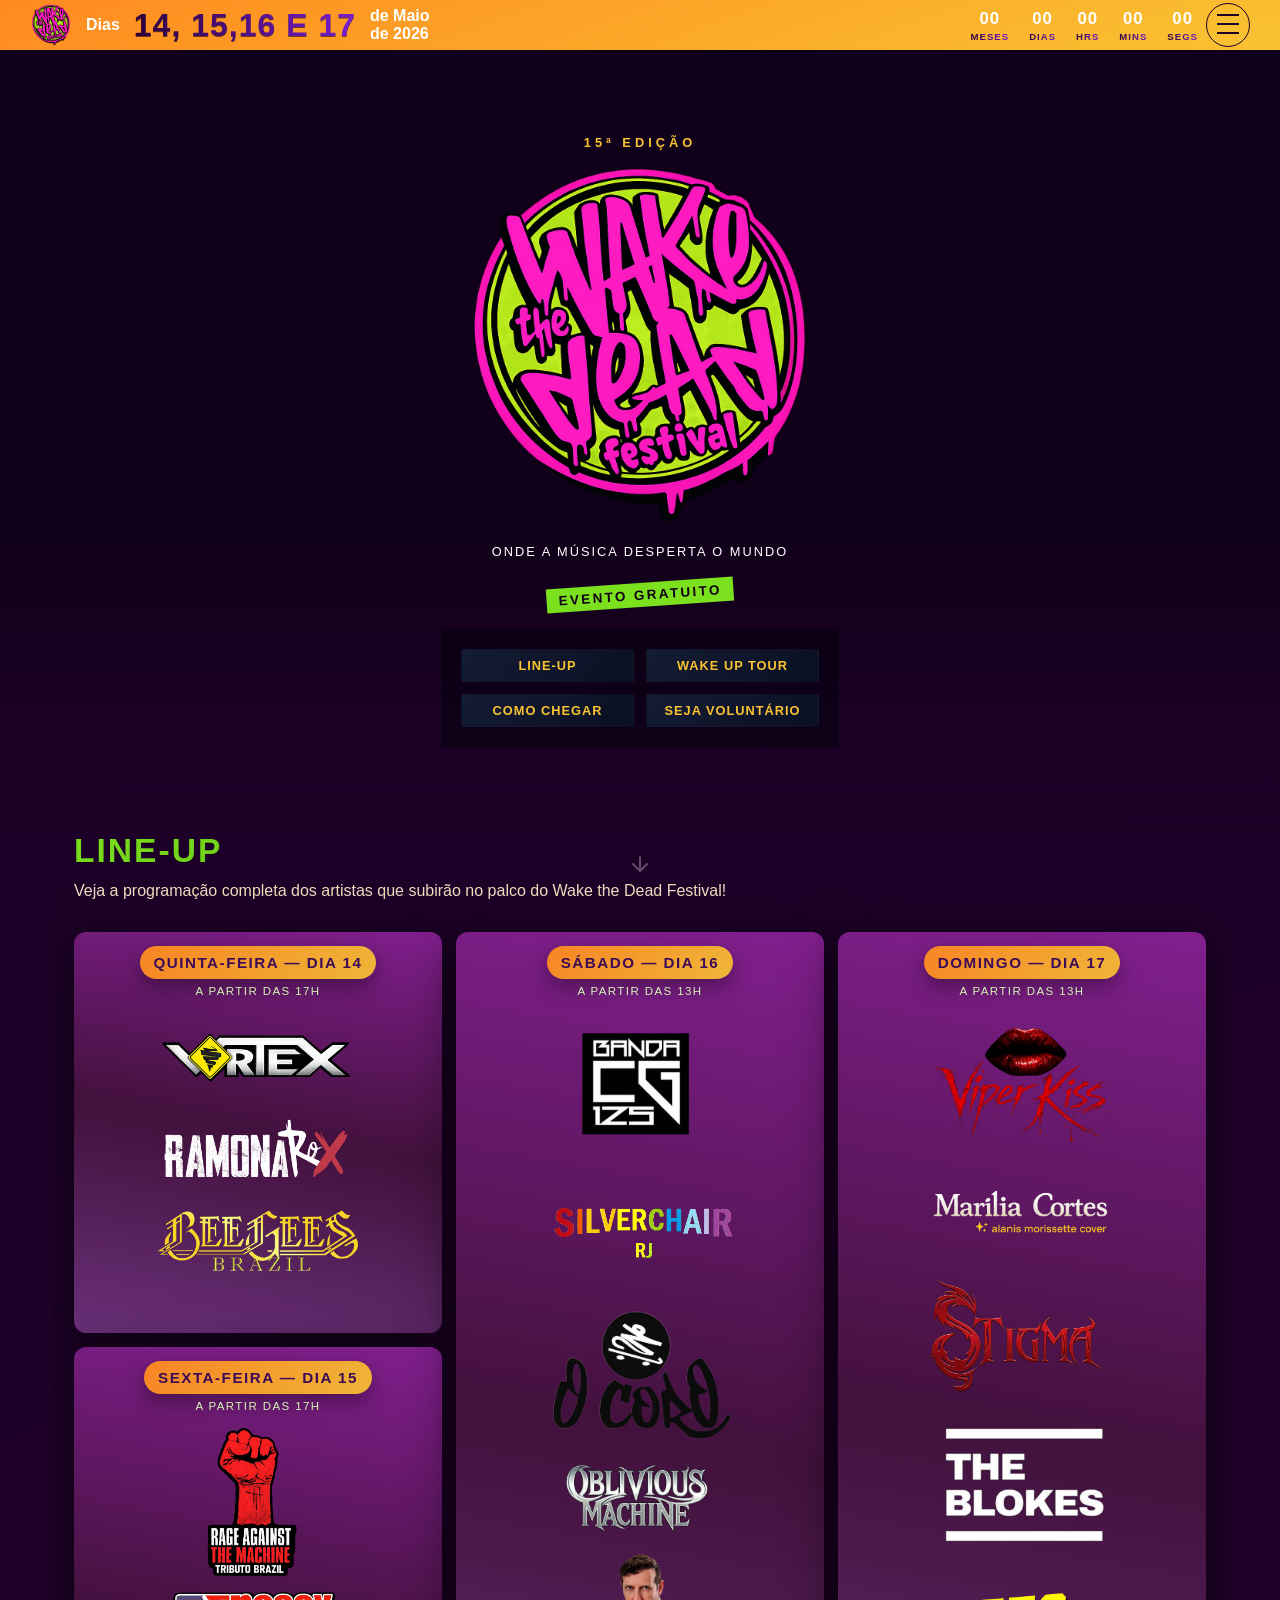
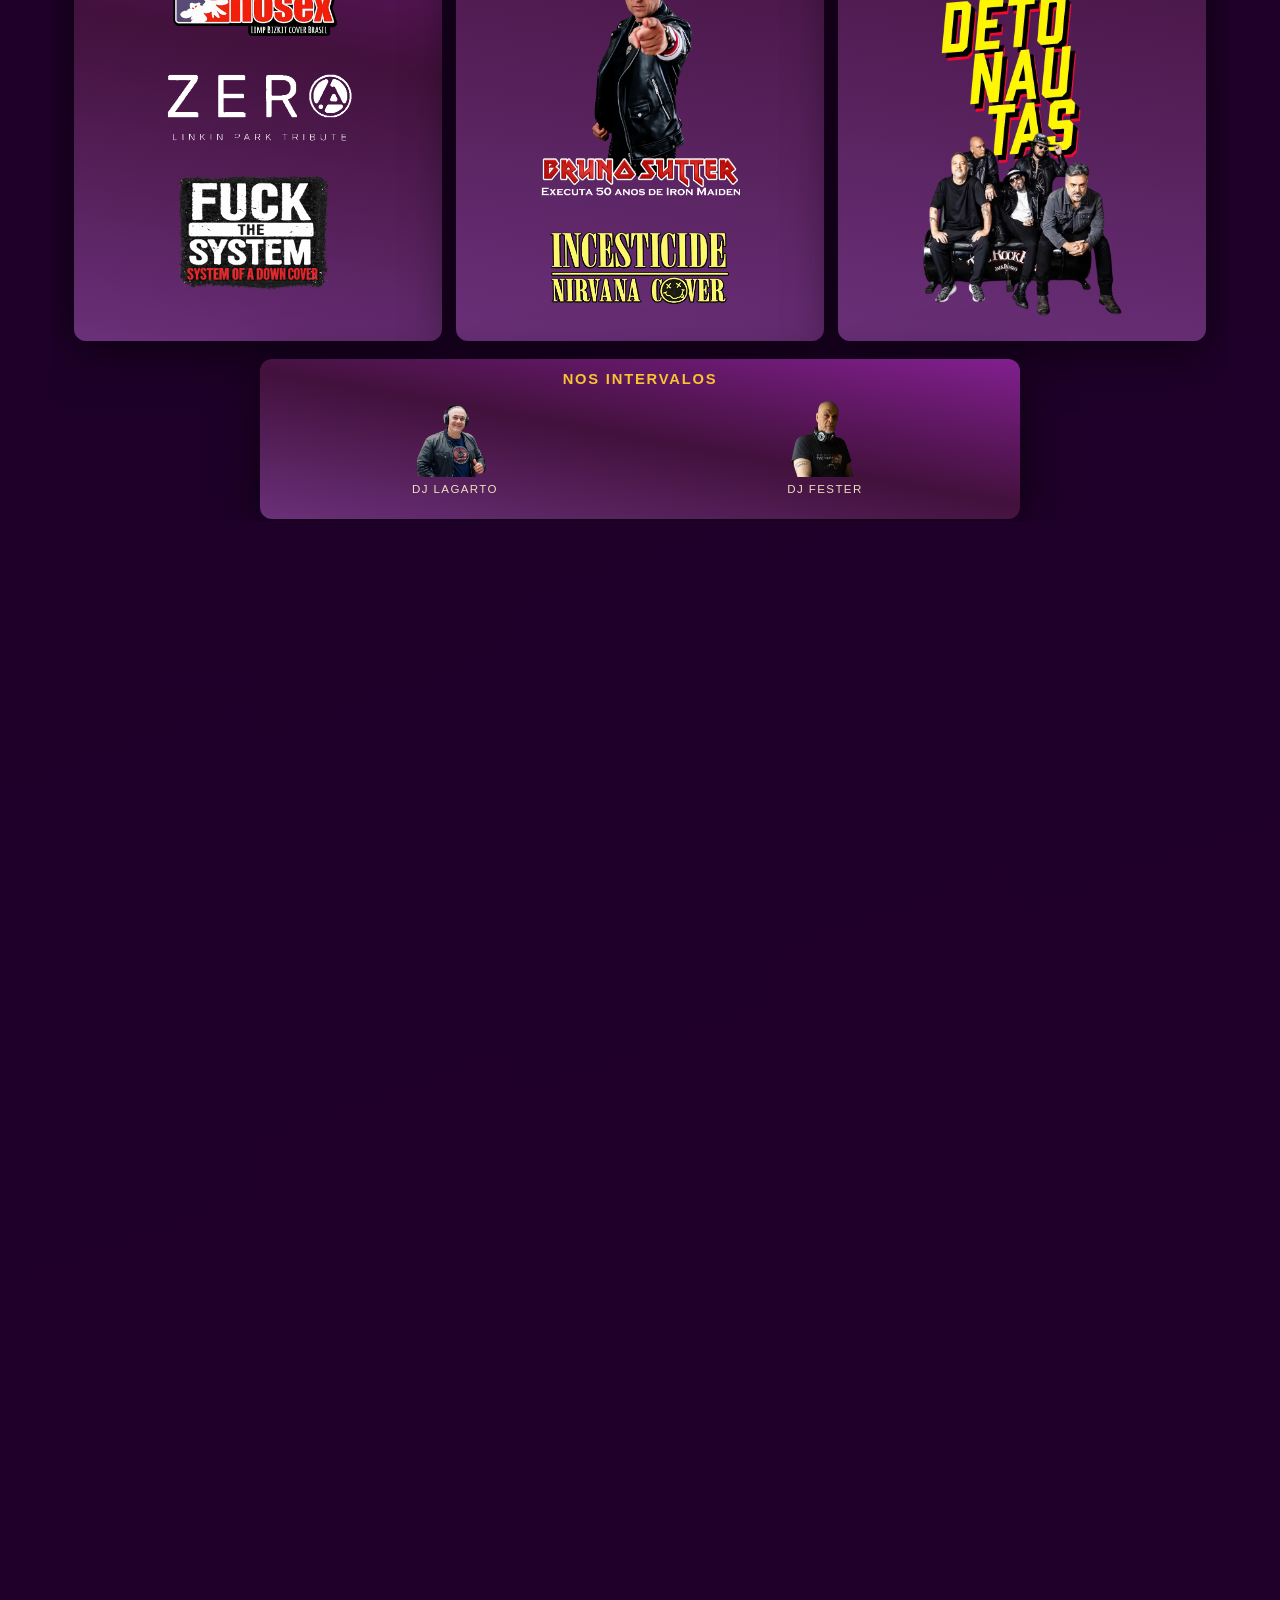
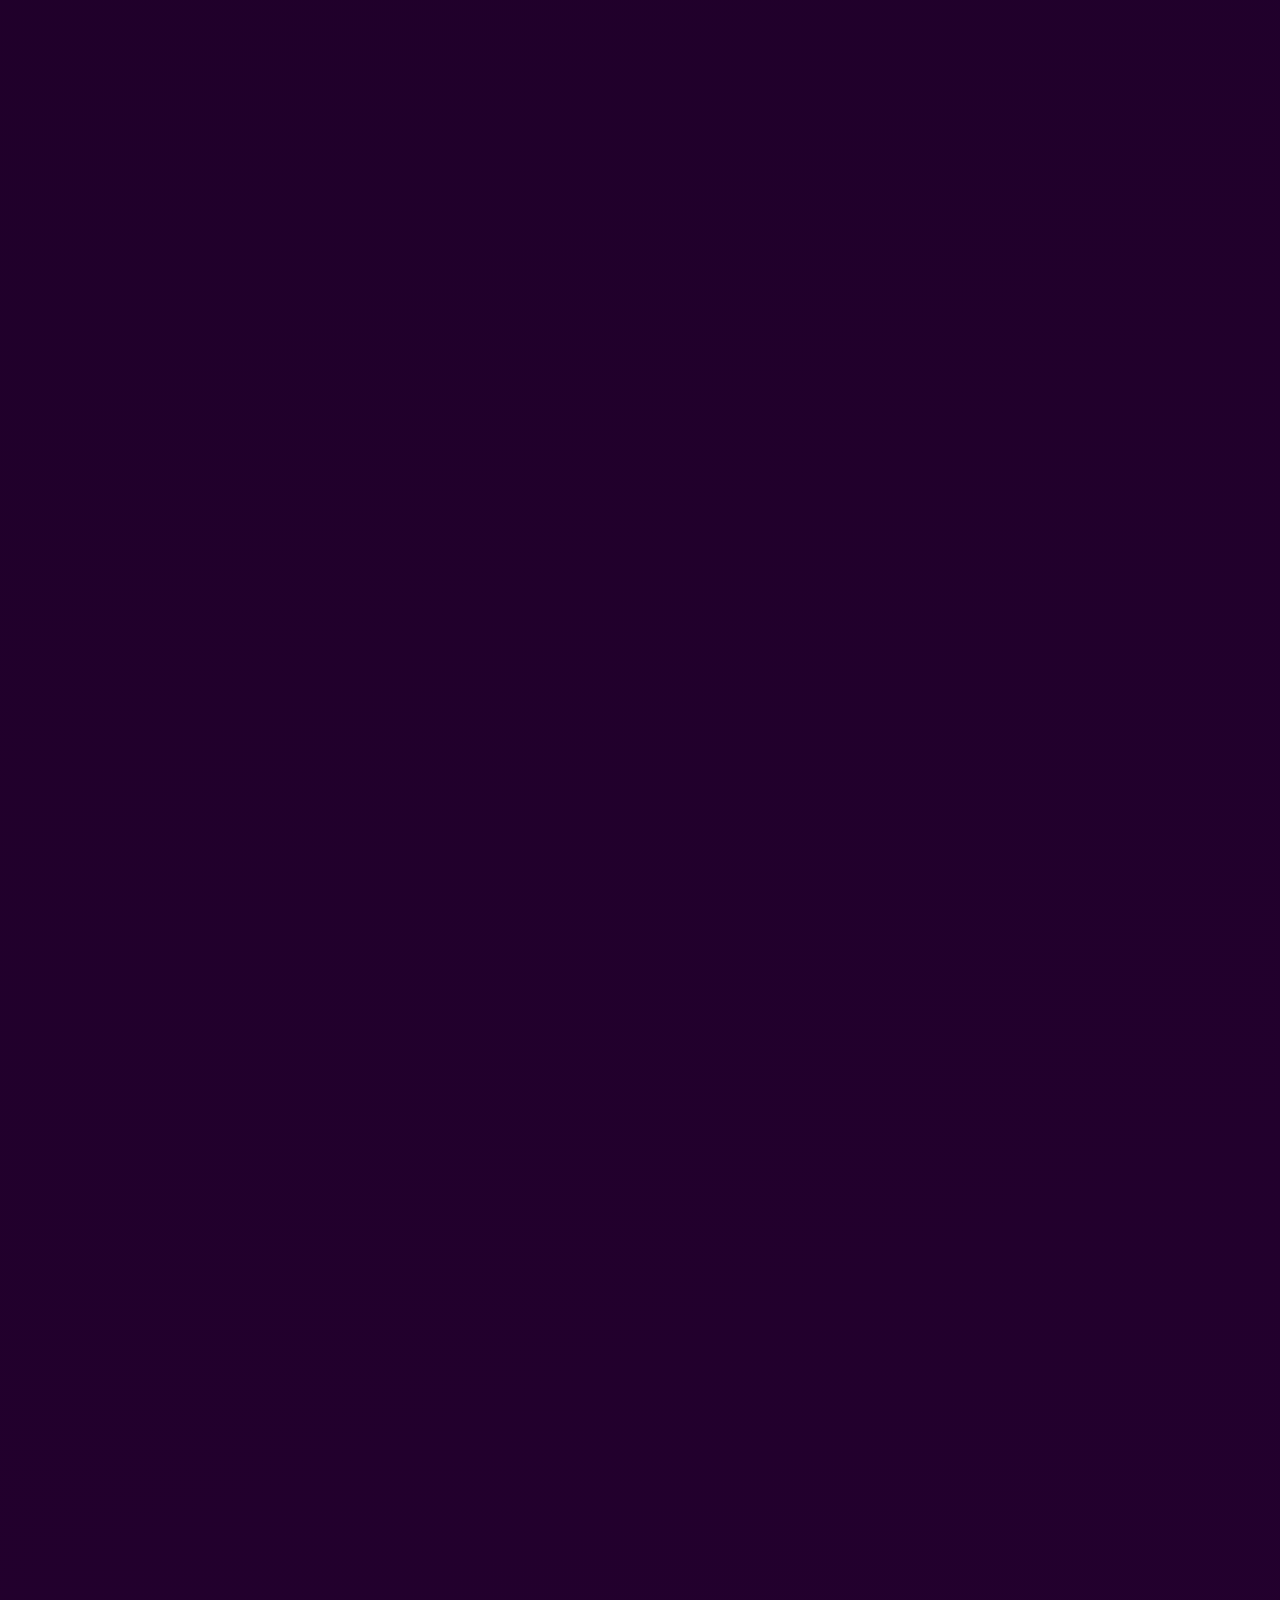
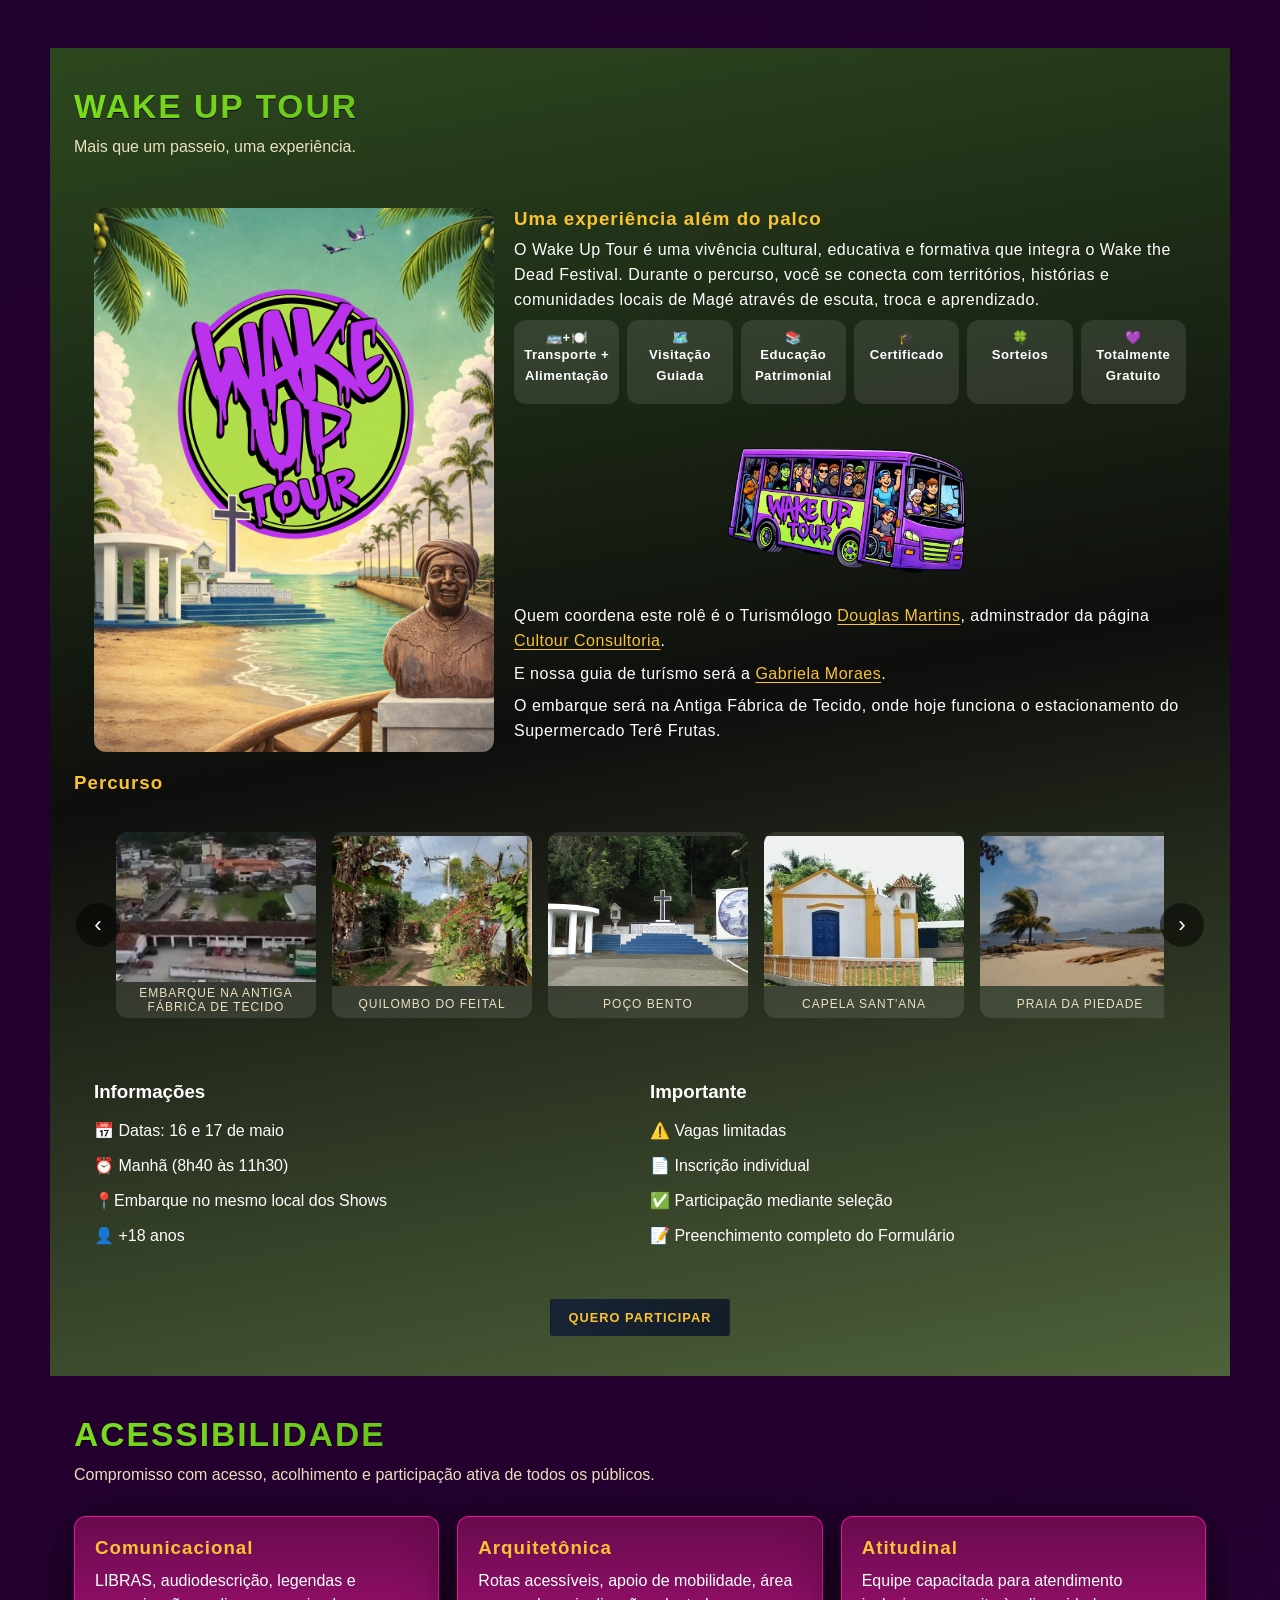
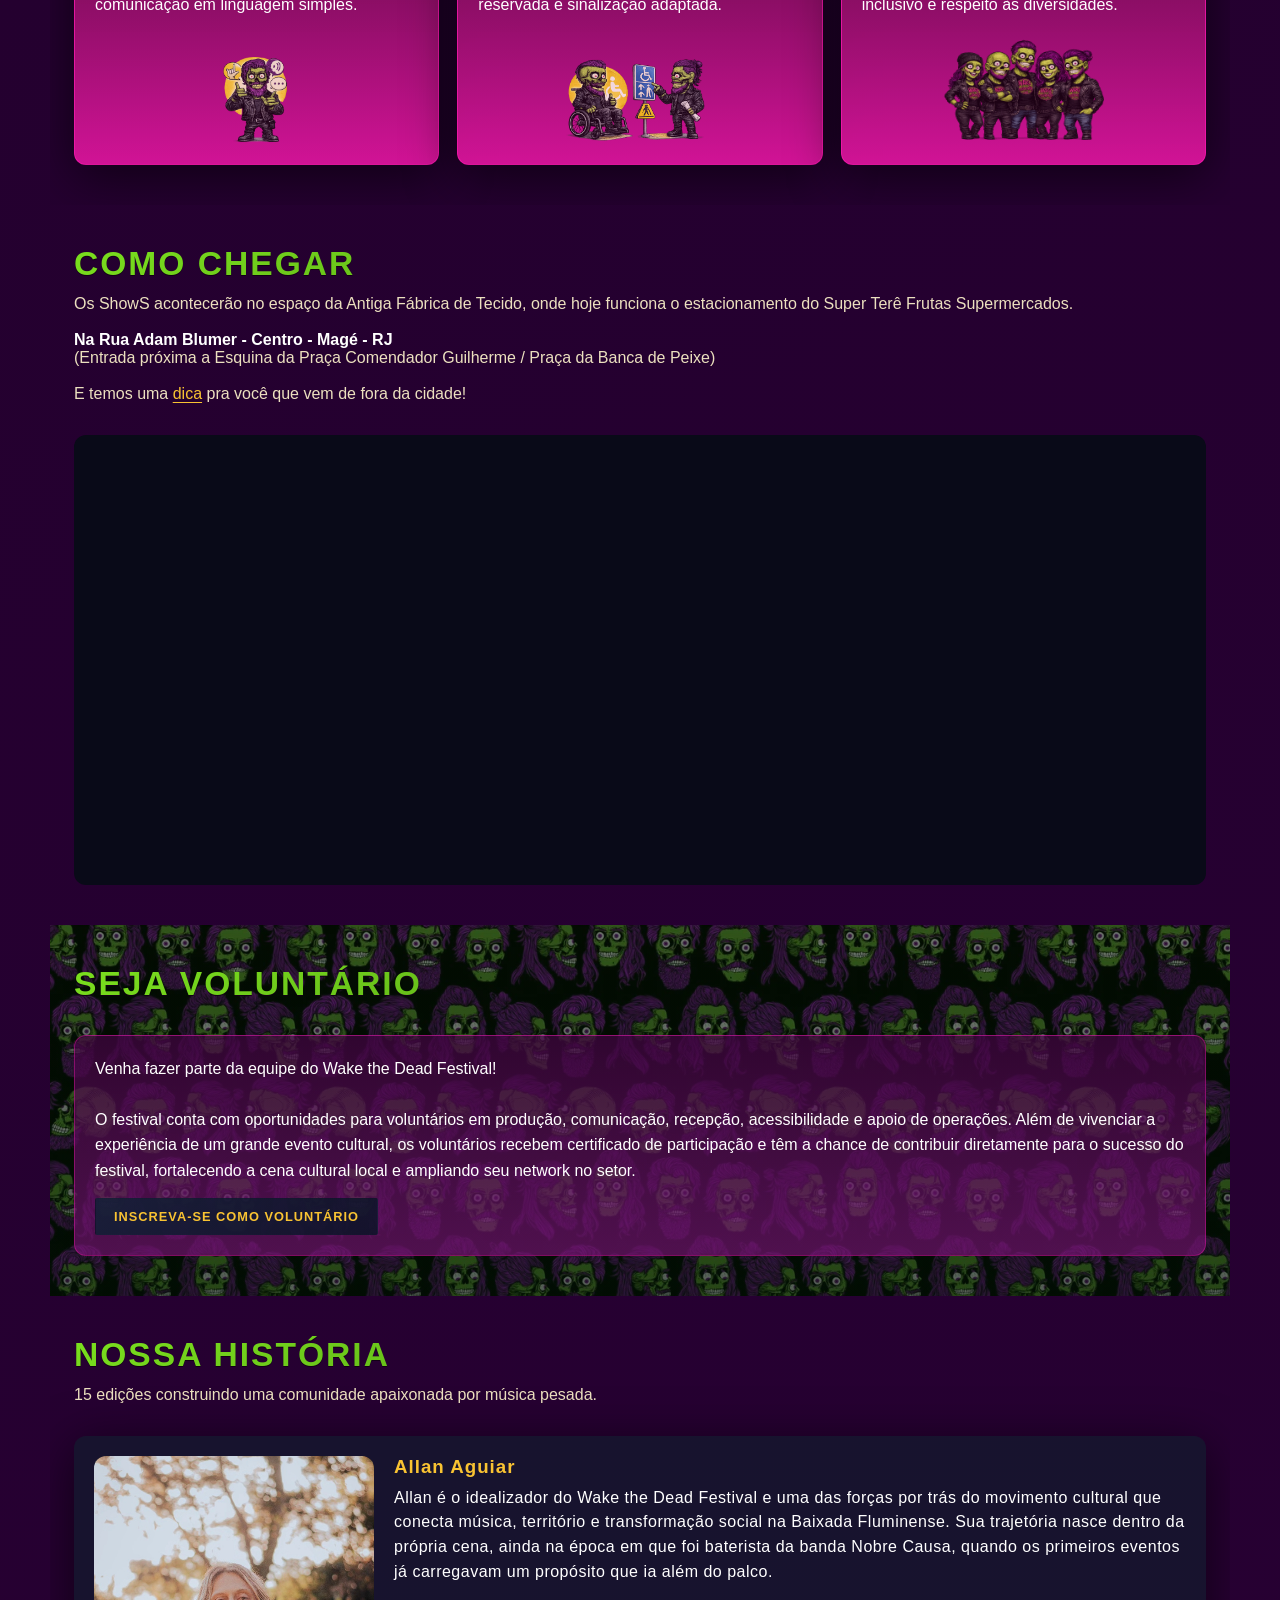
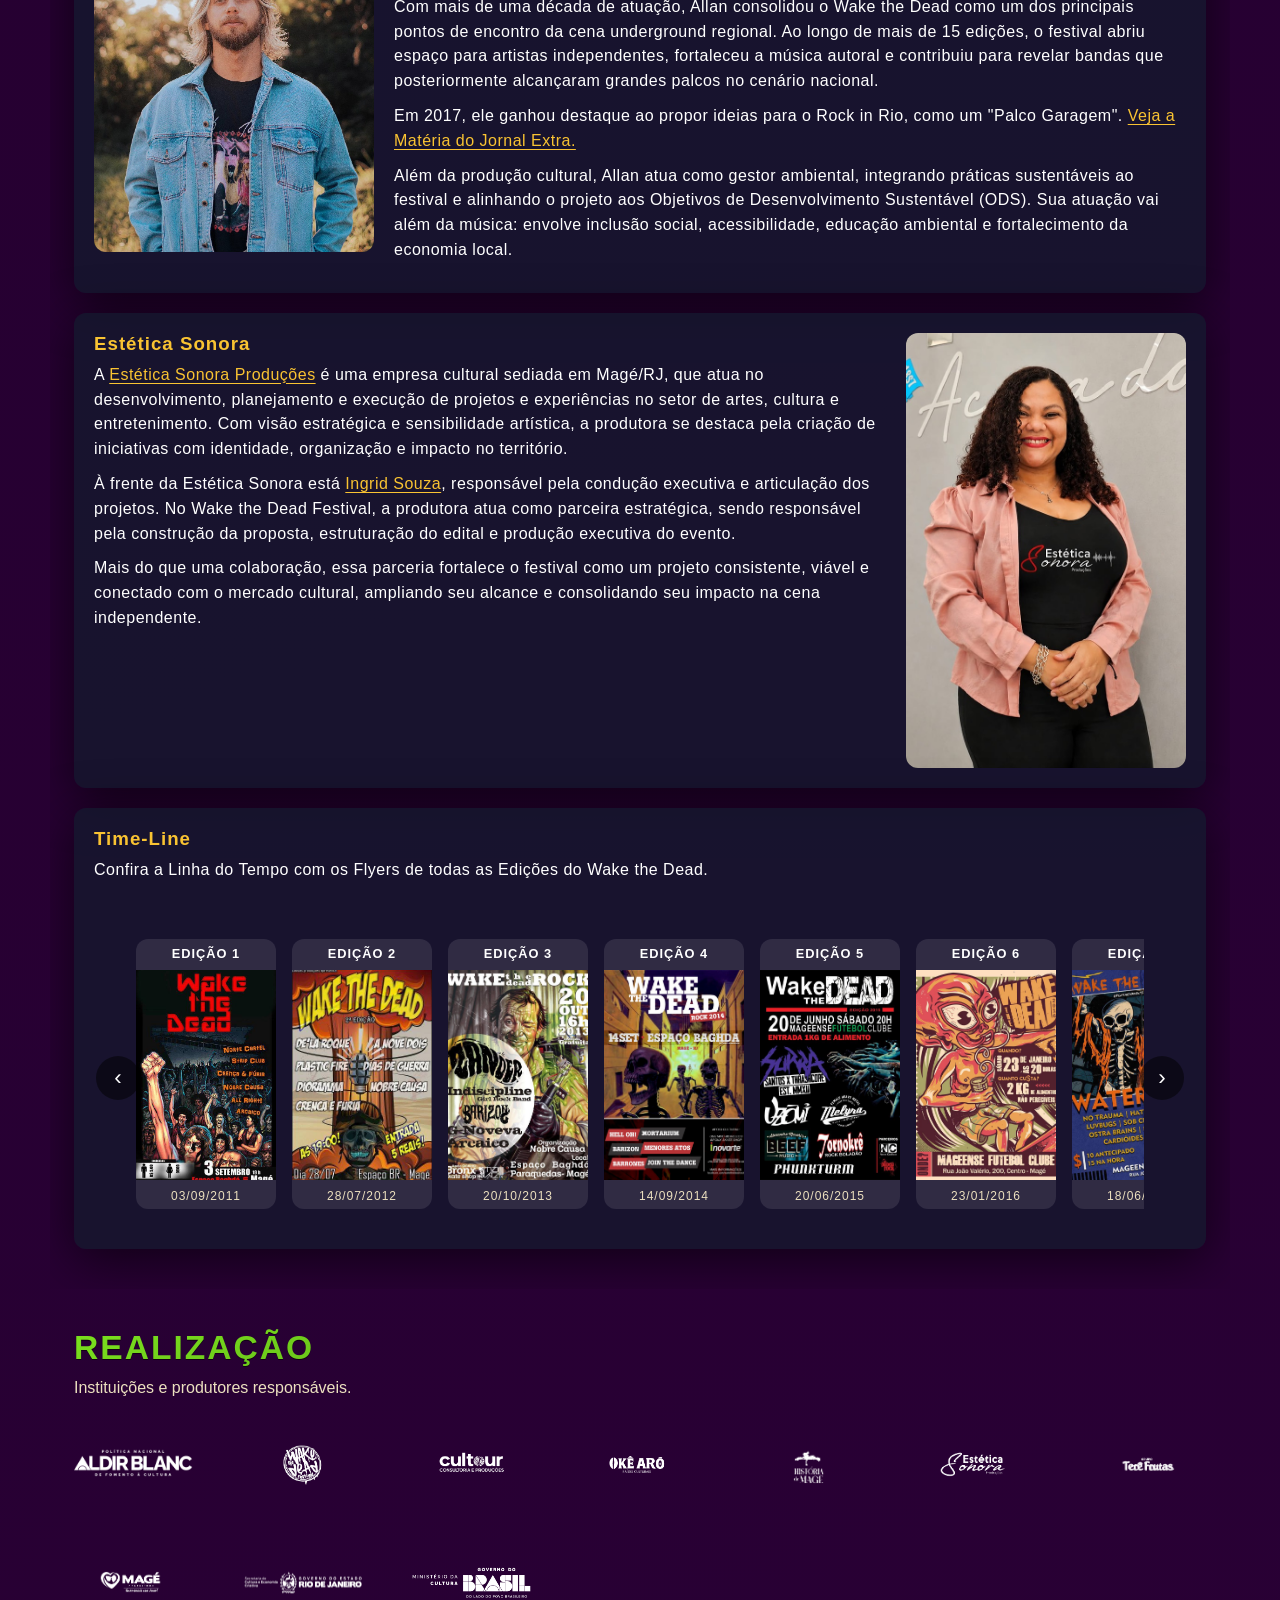
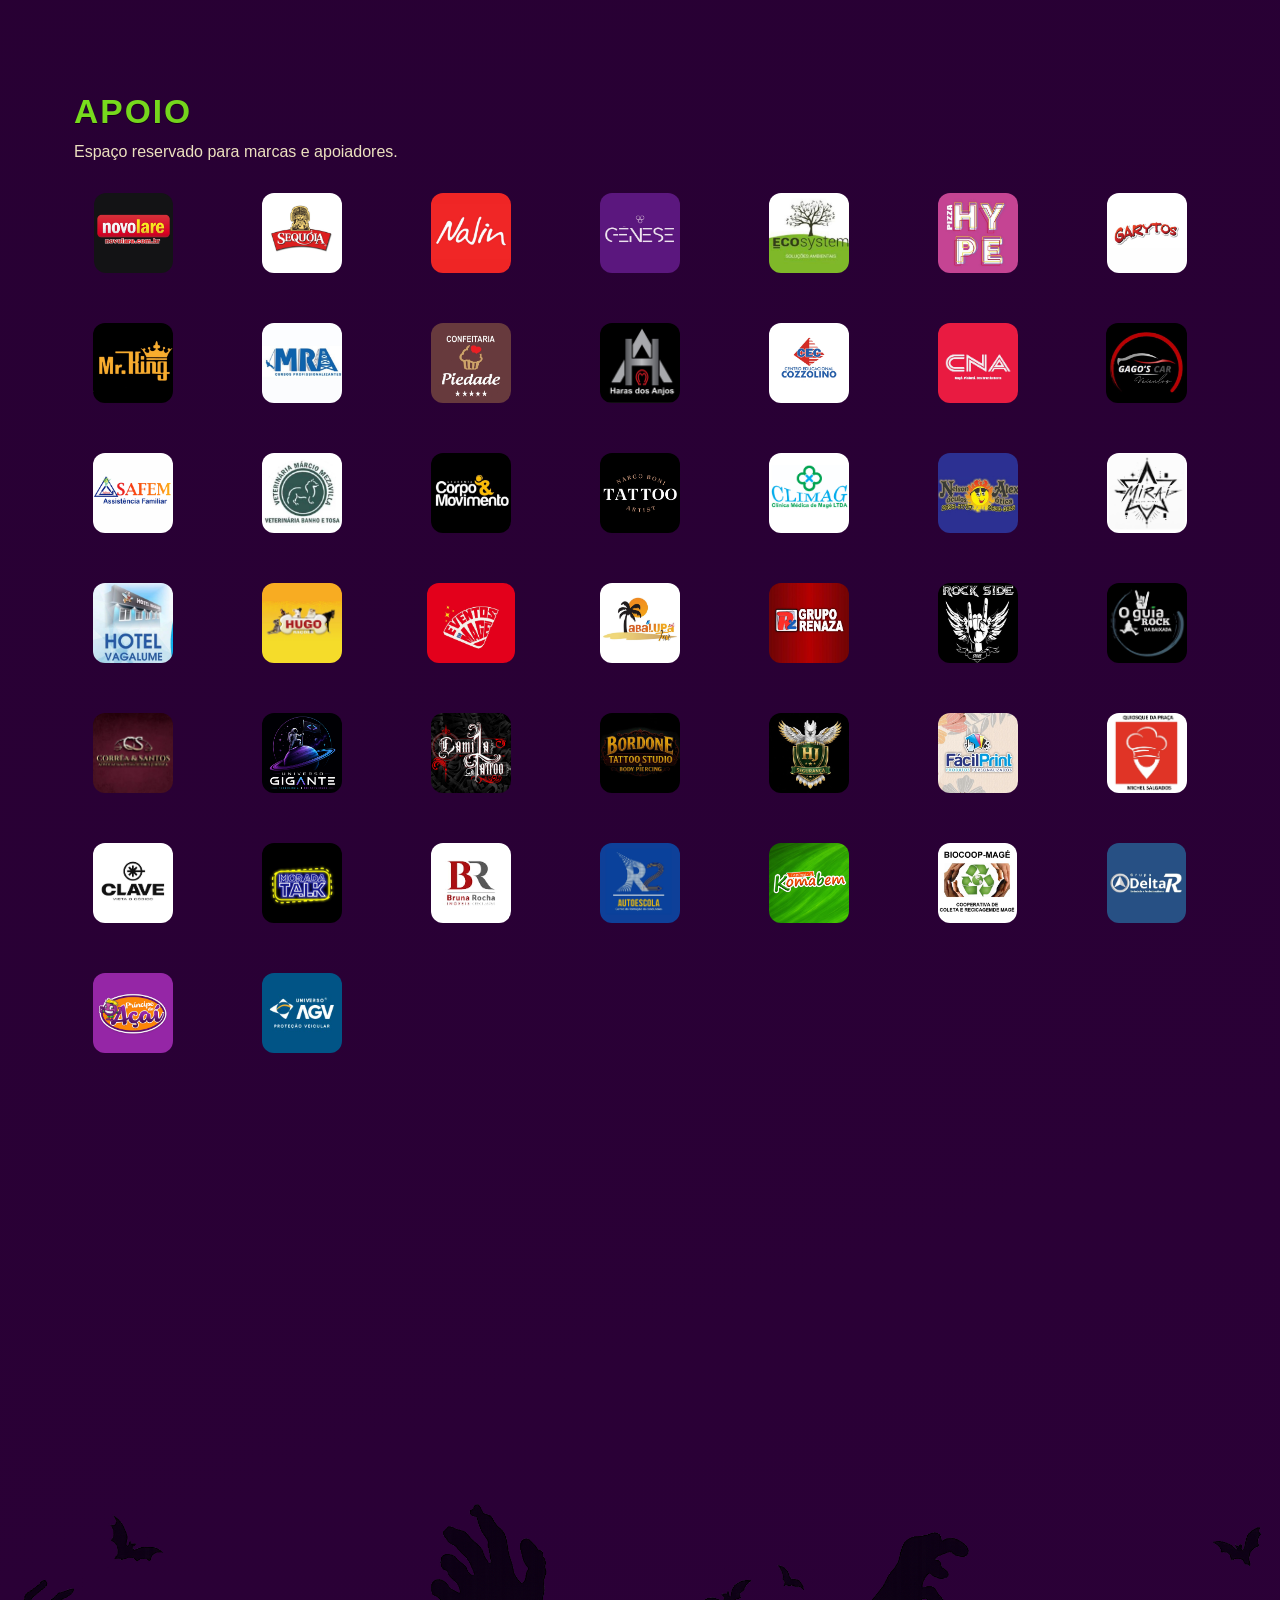
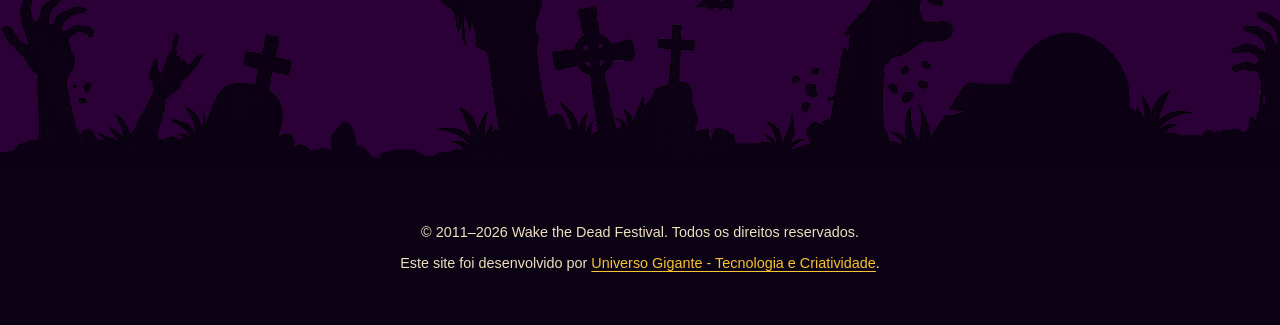
==== commit ee6b38cd: "O Coro volta pra onde estava" ====
--- a/index.html
+++ b/index.html
@@ -225,18 +225,15 @@
           <a href="https://www.instagram.com/wakethedeadfestival/p/DW6h8iWArgf/" target="_blank" rel="noopener noreferrer" aria-label="Ver Silverchair RJ no Instagram">
             <img class="img-bandas" src="assets/images/line-up/silverchair.webp" alt="Silverchair RJ" loading="lazy" width="200" height="80" />
           </a>
-          
+          <a href="https://www.instagram.com/wakethedeadfestival/p/DW1QO1XAjHU/" target="_blank" rel="noopener noreferrer" aria-label="Ver O Coro no Instagram">
+            <img class="img-bandas" src="assets/images/line-up/ocoro.webp" alt="O Coro" loading="lazy" width="200" height="80" />
+          </a>
           <a href="https://www.instagram.com/wakethedeadfestival/p/DXAF88WAptW/" target="_blank" rel="noopener noreferrer" aria-label="Ver Oblivious Machine no Instagram">
             <img class="img-bandas" src="assets/images/line-up/oblivious machine.webp" alt="Oblivious Machine" loading="lazy" width="200" height="80" />
           </a>
           <a href="https://www.instagram.com/wakethedeadfestival/p/DWmpRZ1gZje/" target="_blank" rel="noopener noreferrer" aria-label="Ver Bruno Sutter no Instagram">
             <img class="img-bandas" src="assets/images/line-up/BRUNO_SUTTER.webp" alt="Bruno Sutter" loading="lazy" width="200" height="80" />
           </a>
-
-          <a href="https://www.instagram.com/wakethedeadfestival/p/DW1QO1XAjHU/" target="_blank" rel="noopener noreferrer" aria-label="Ver O Coro no Instagram">
-            <img class="img-bandas" src="assets/images/line-up/ocoro.webp" alt="O Coro" loading="lazy" width="200" height="80" />
-          </a>
-          
           <a href="https://www.instagram.com/wakethedeadfestival/p/DWb9WMrgsT6/" target="_blank" rel="noopener noreferrer" aria-label="Ver Incesticide — Nirvana Cover no Instagram">
             <img class="img-bandas" src="assets/images/line-up/incesticide.webp" alt="Incesticide — Nirvana Cover" loading="lazy" width="200" height="80" />
           </a>
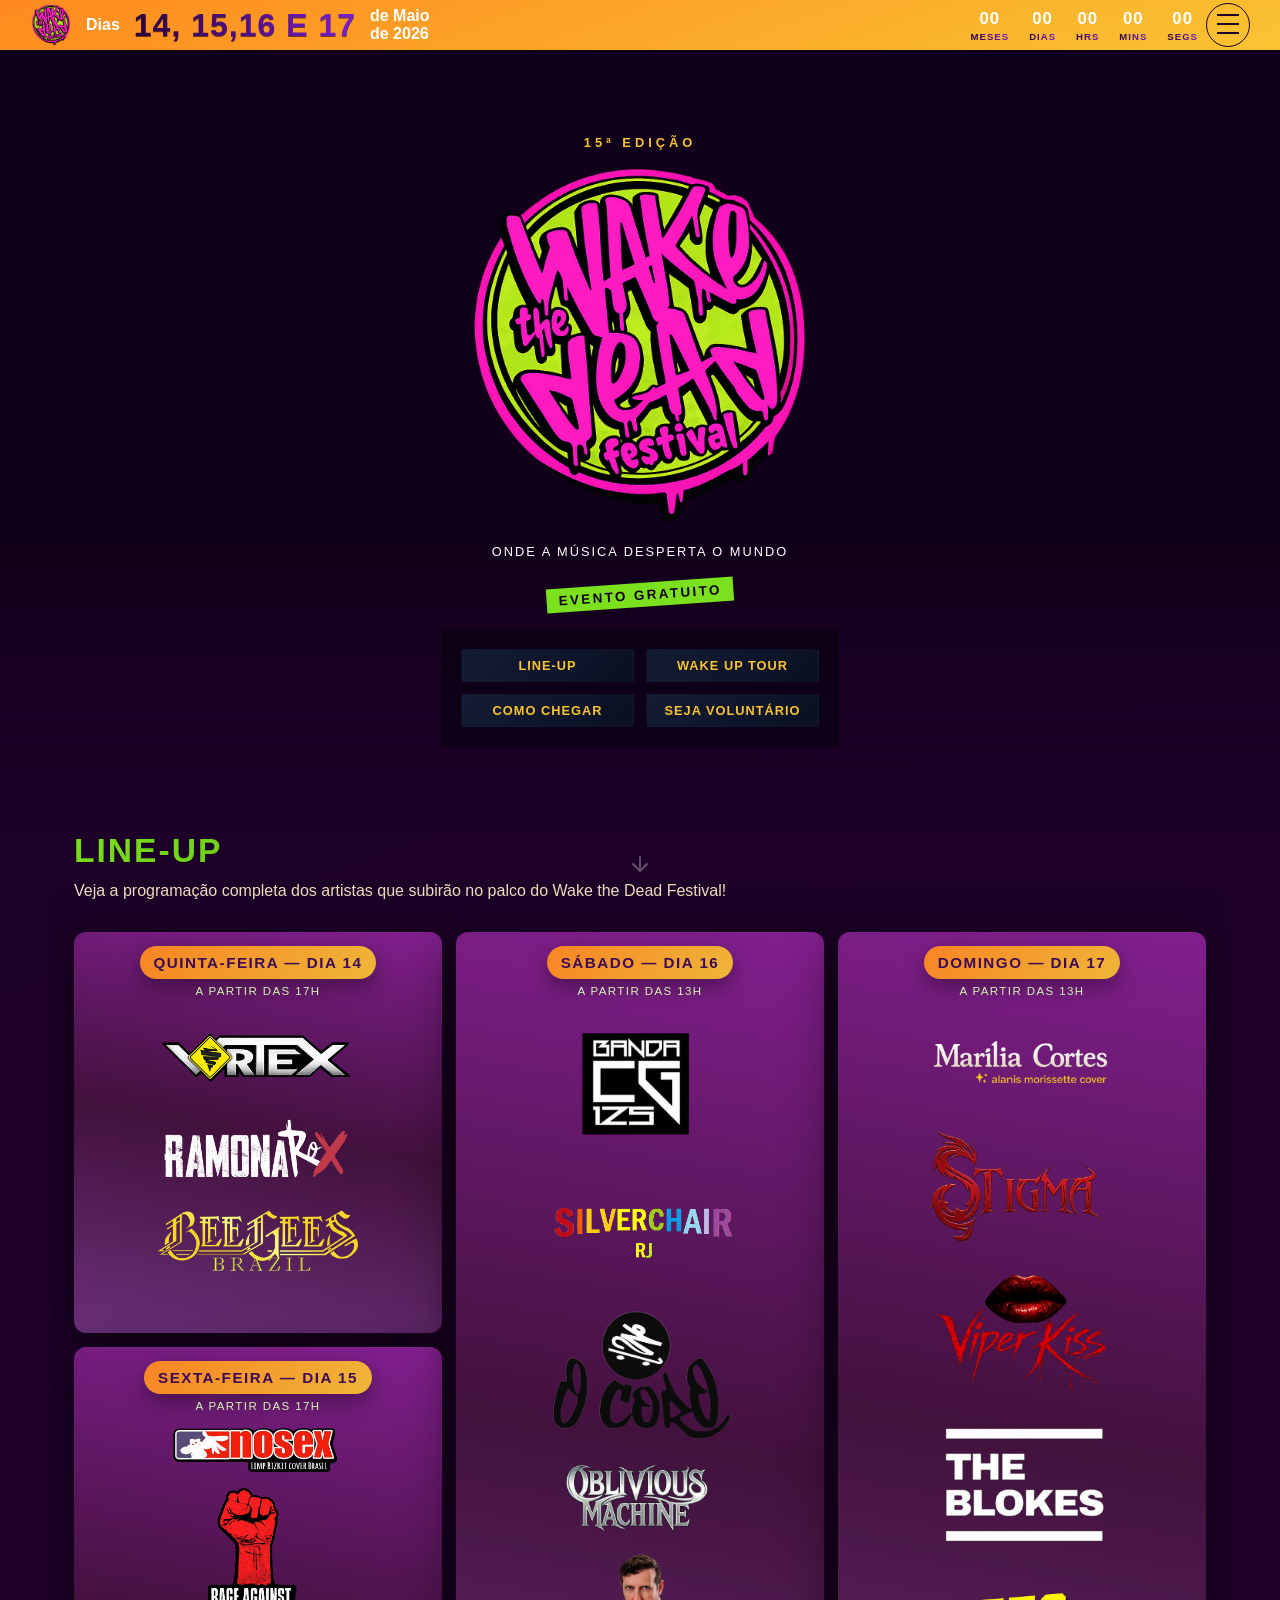
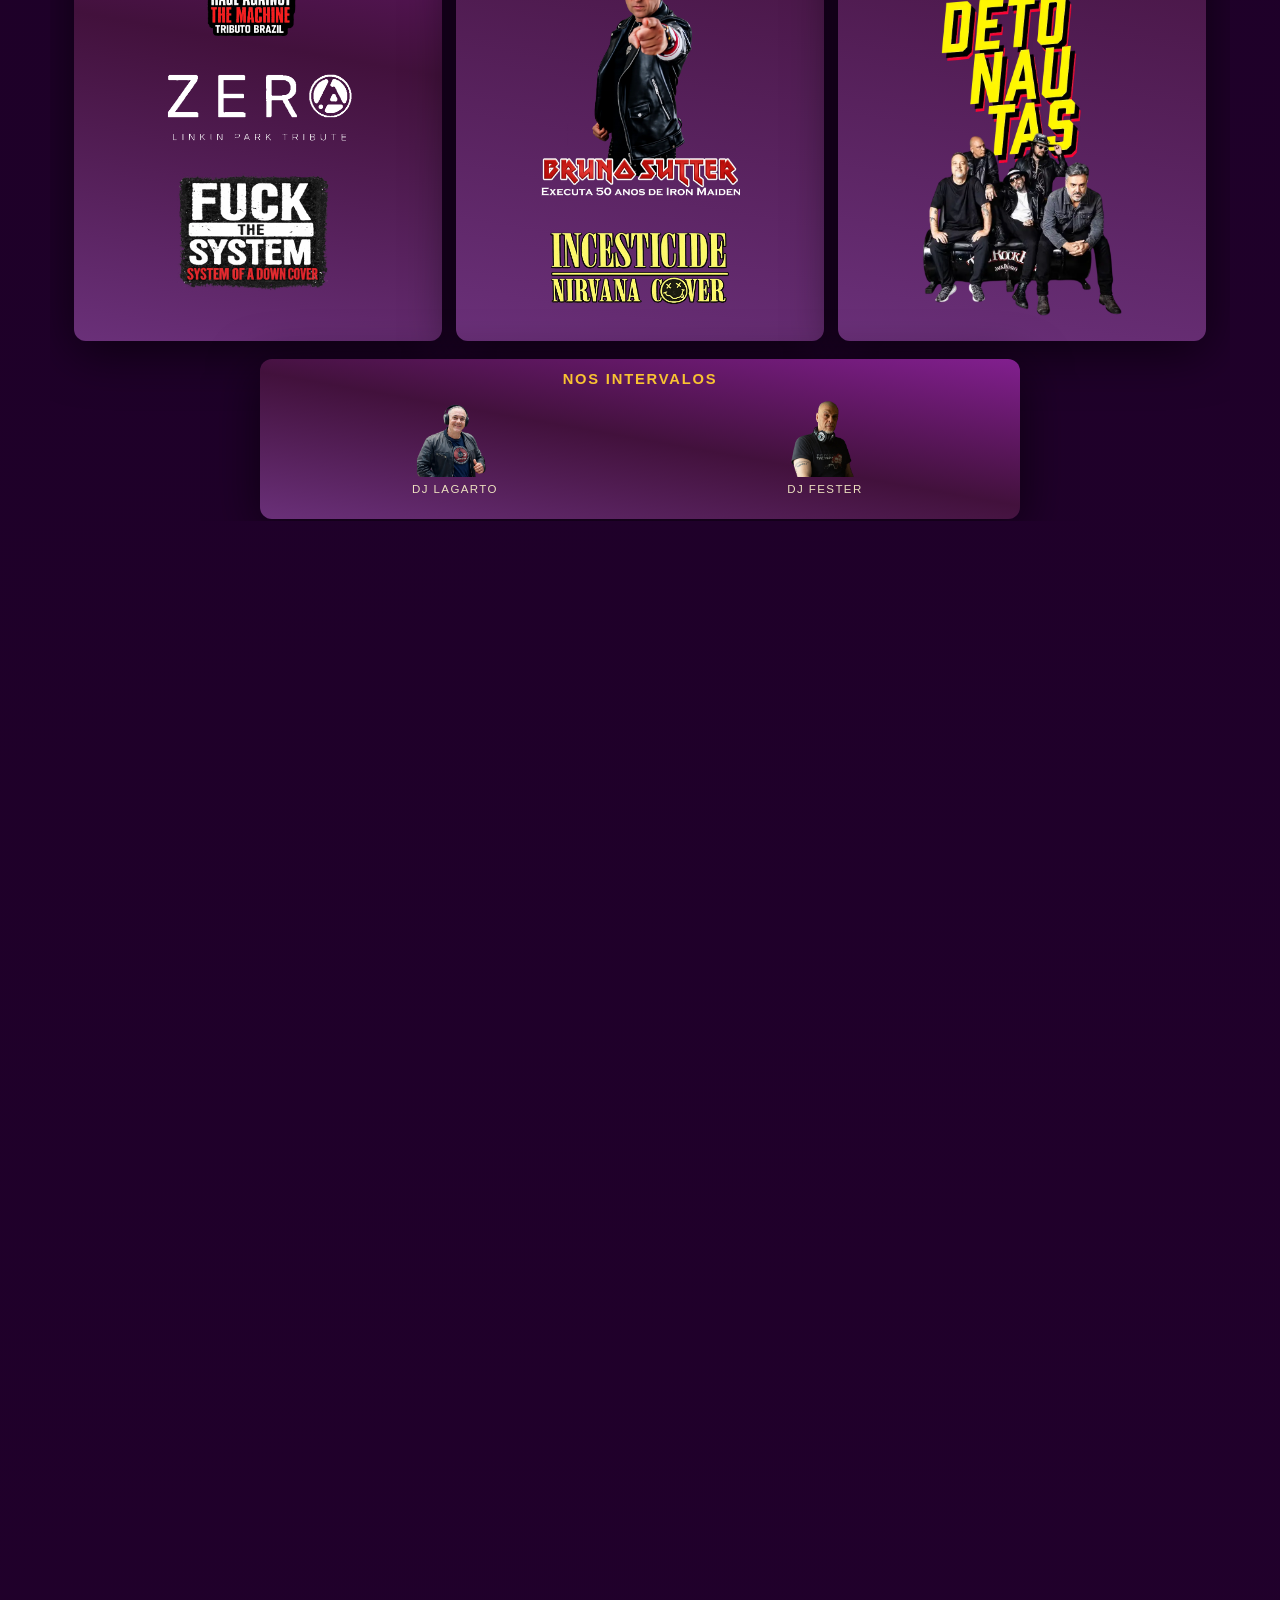
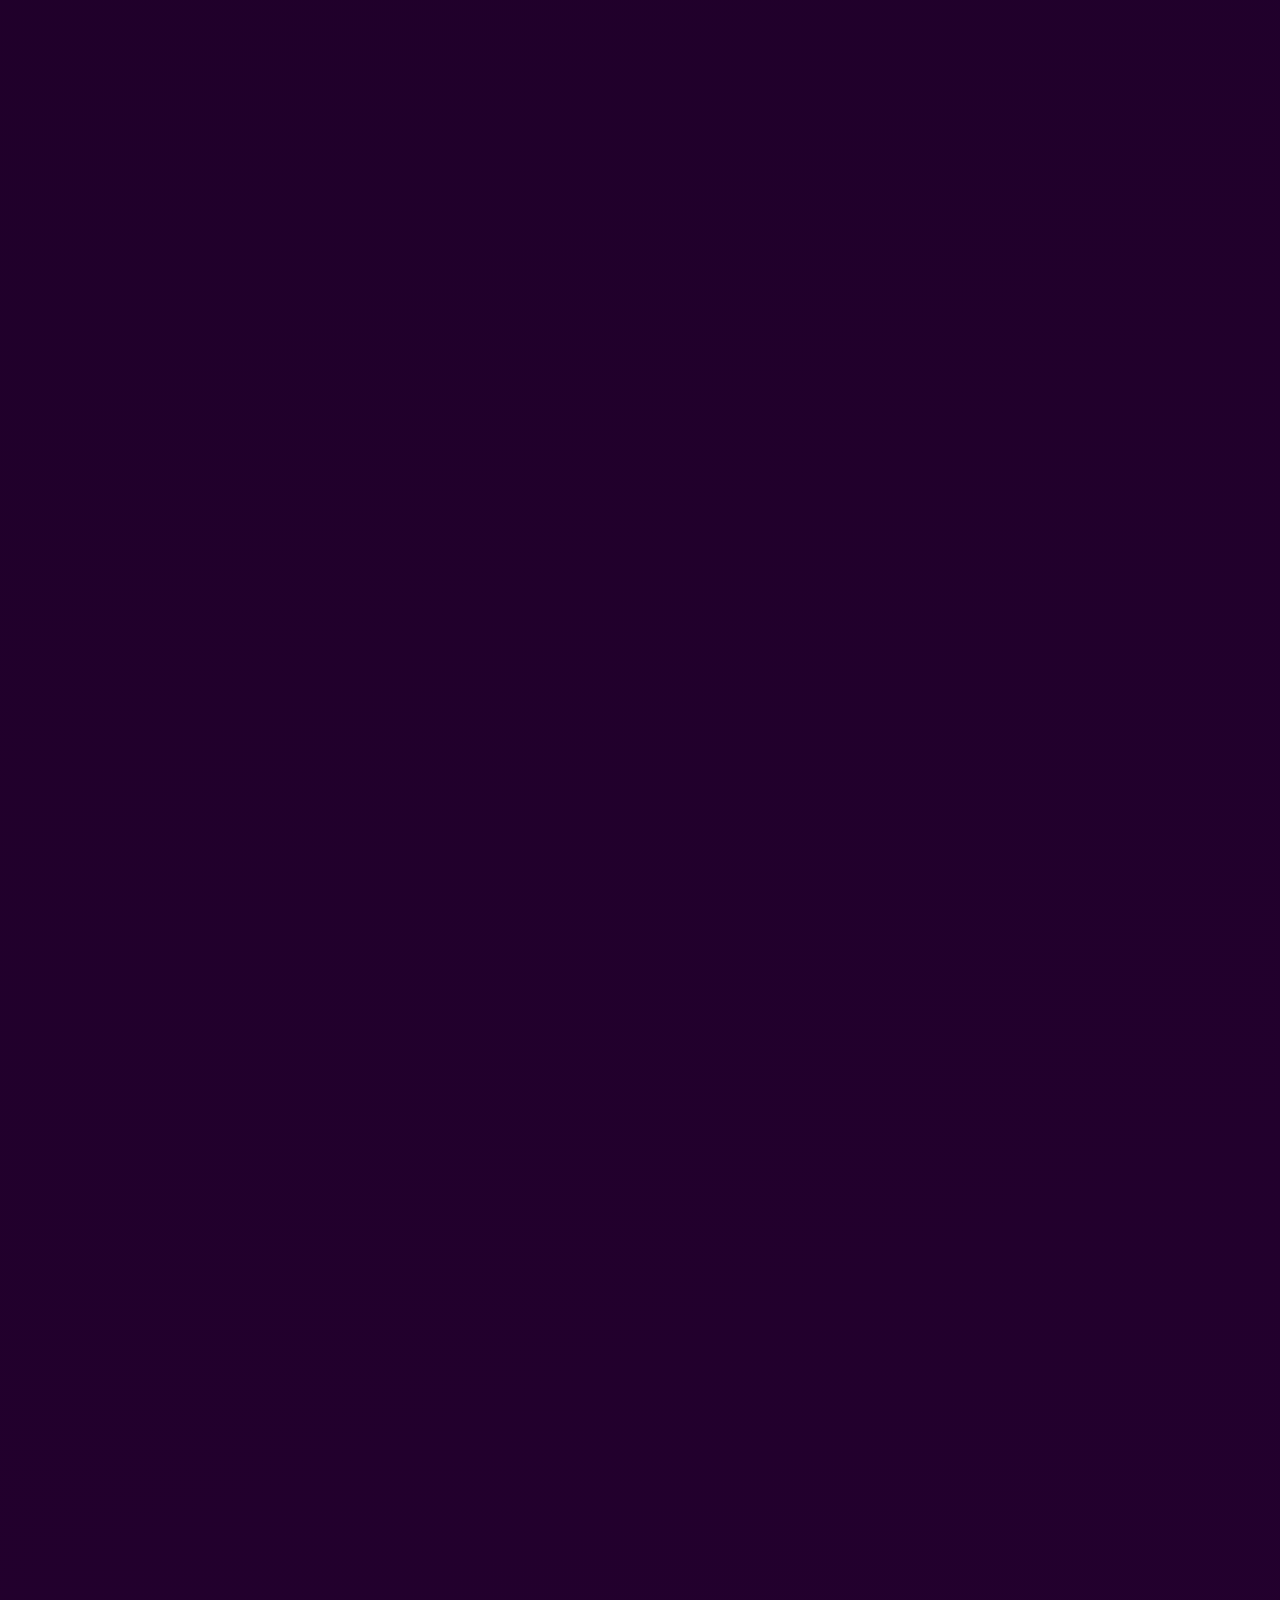
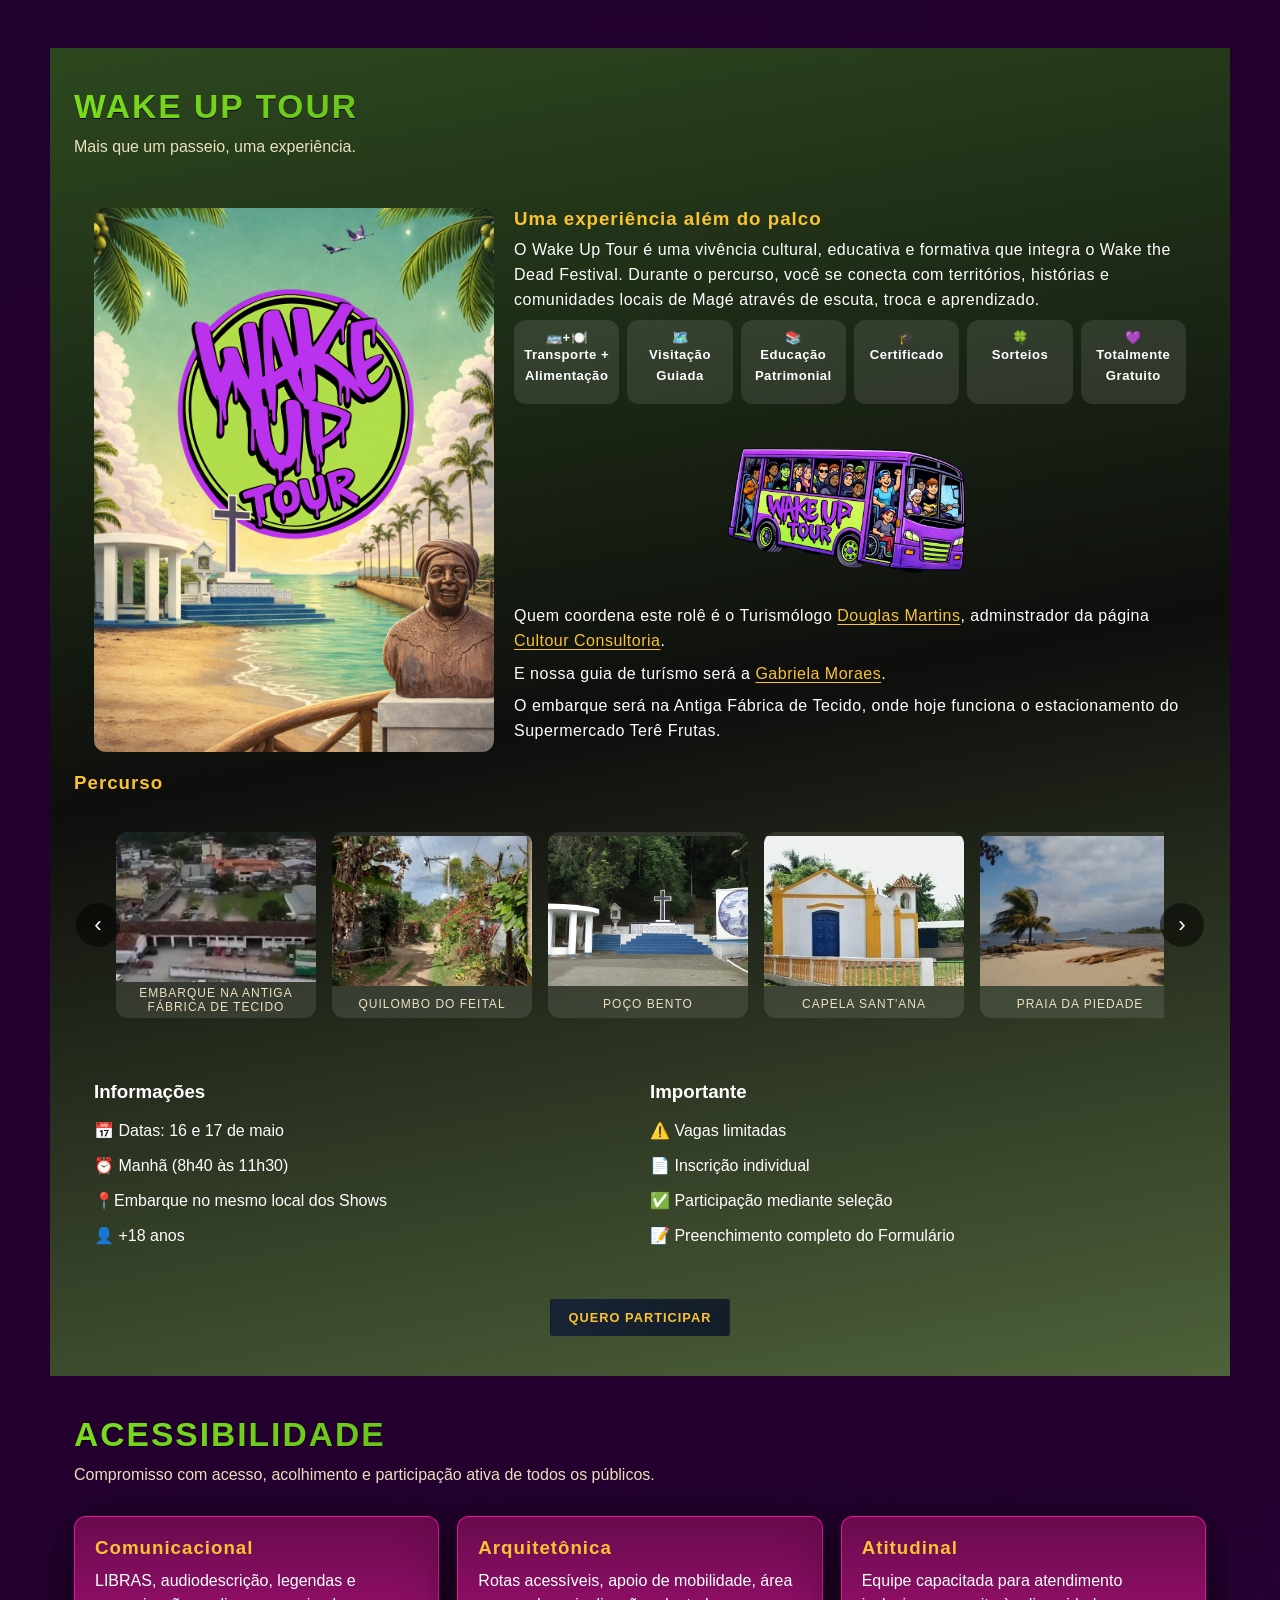
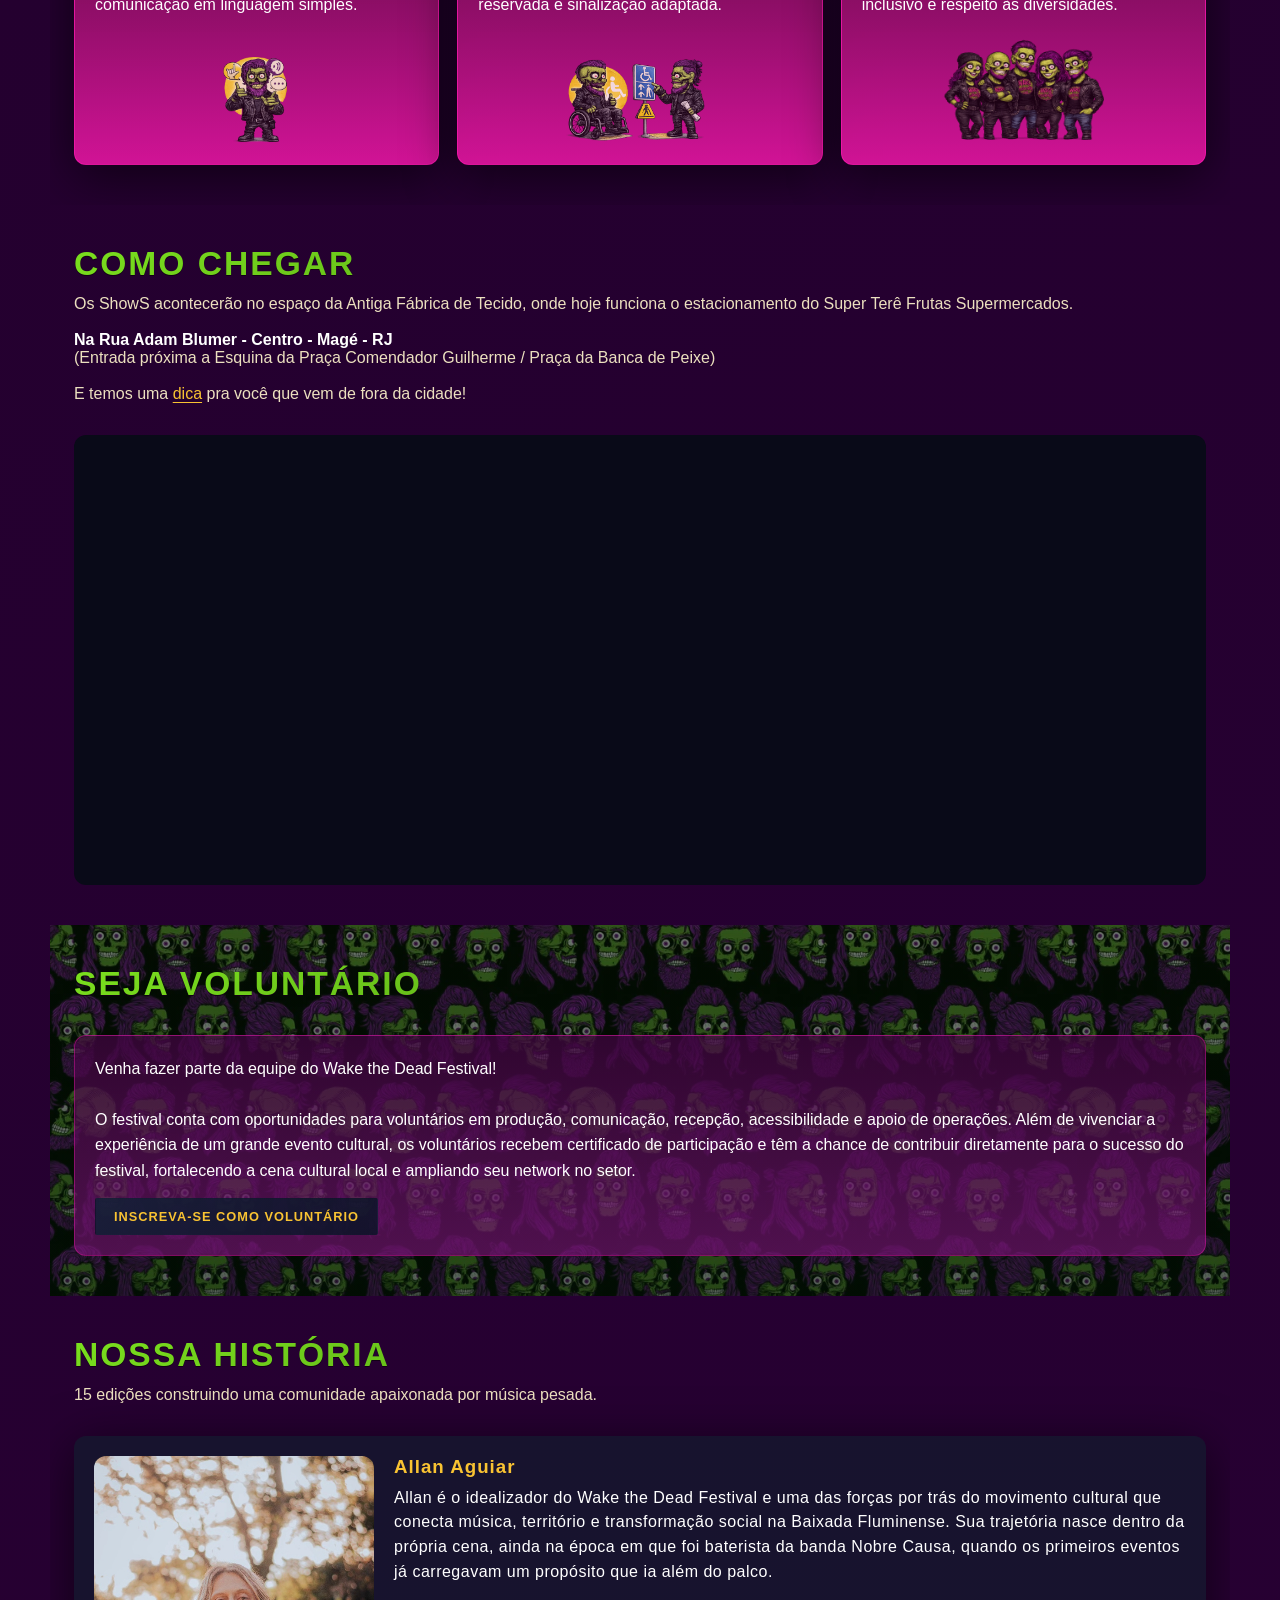
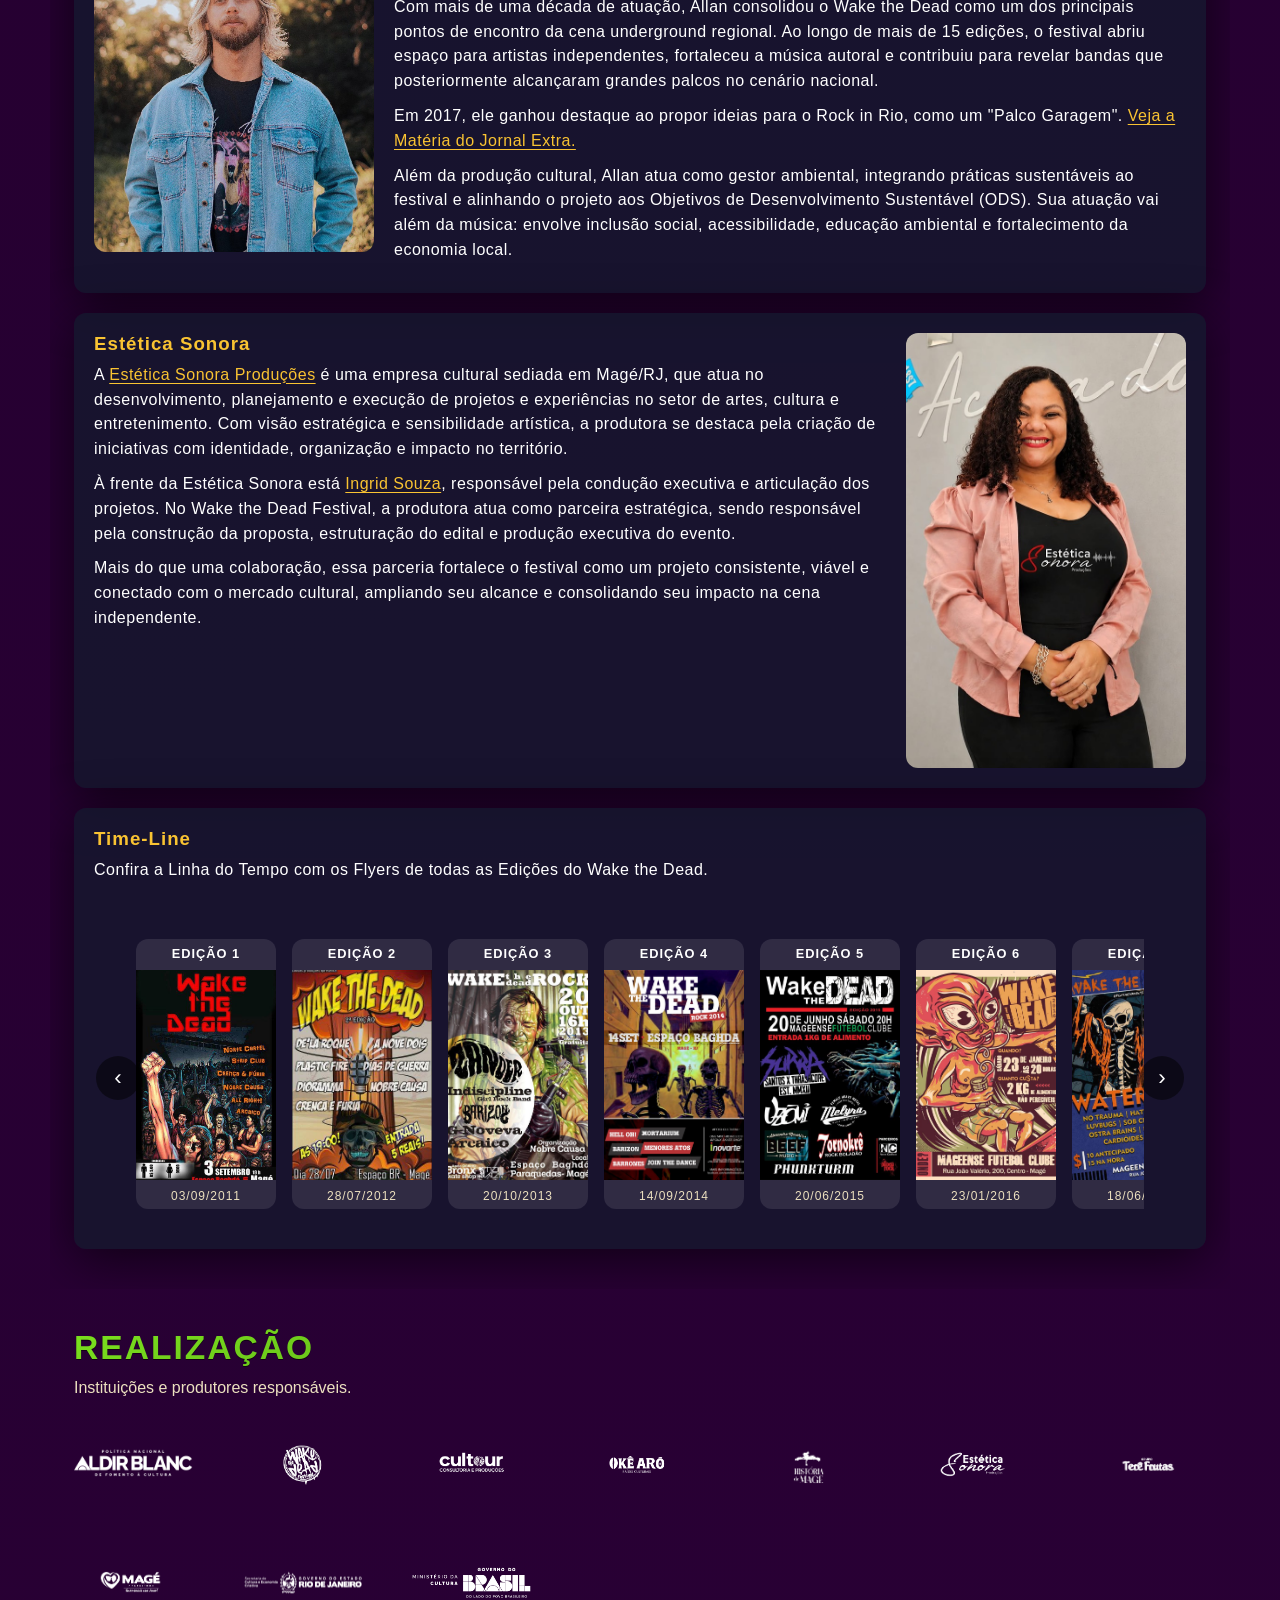
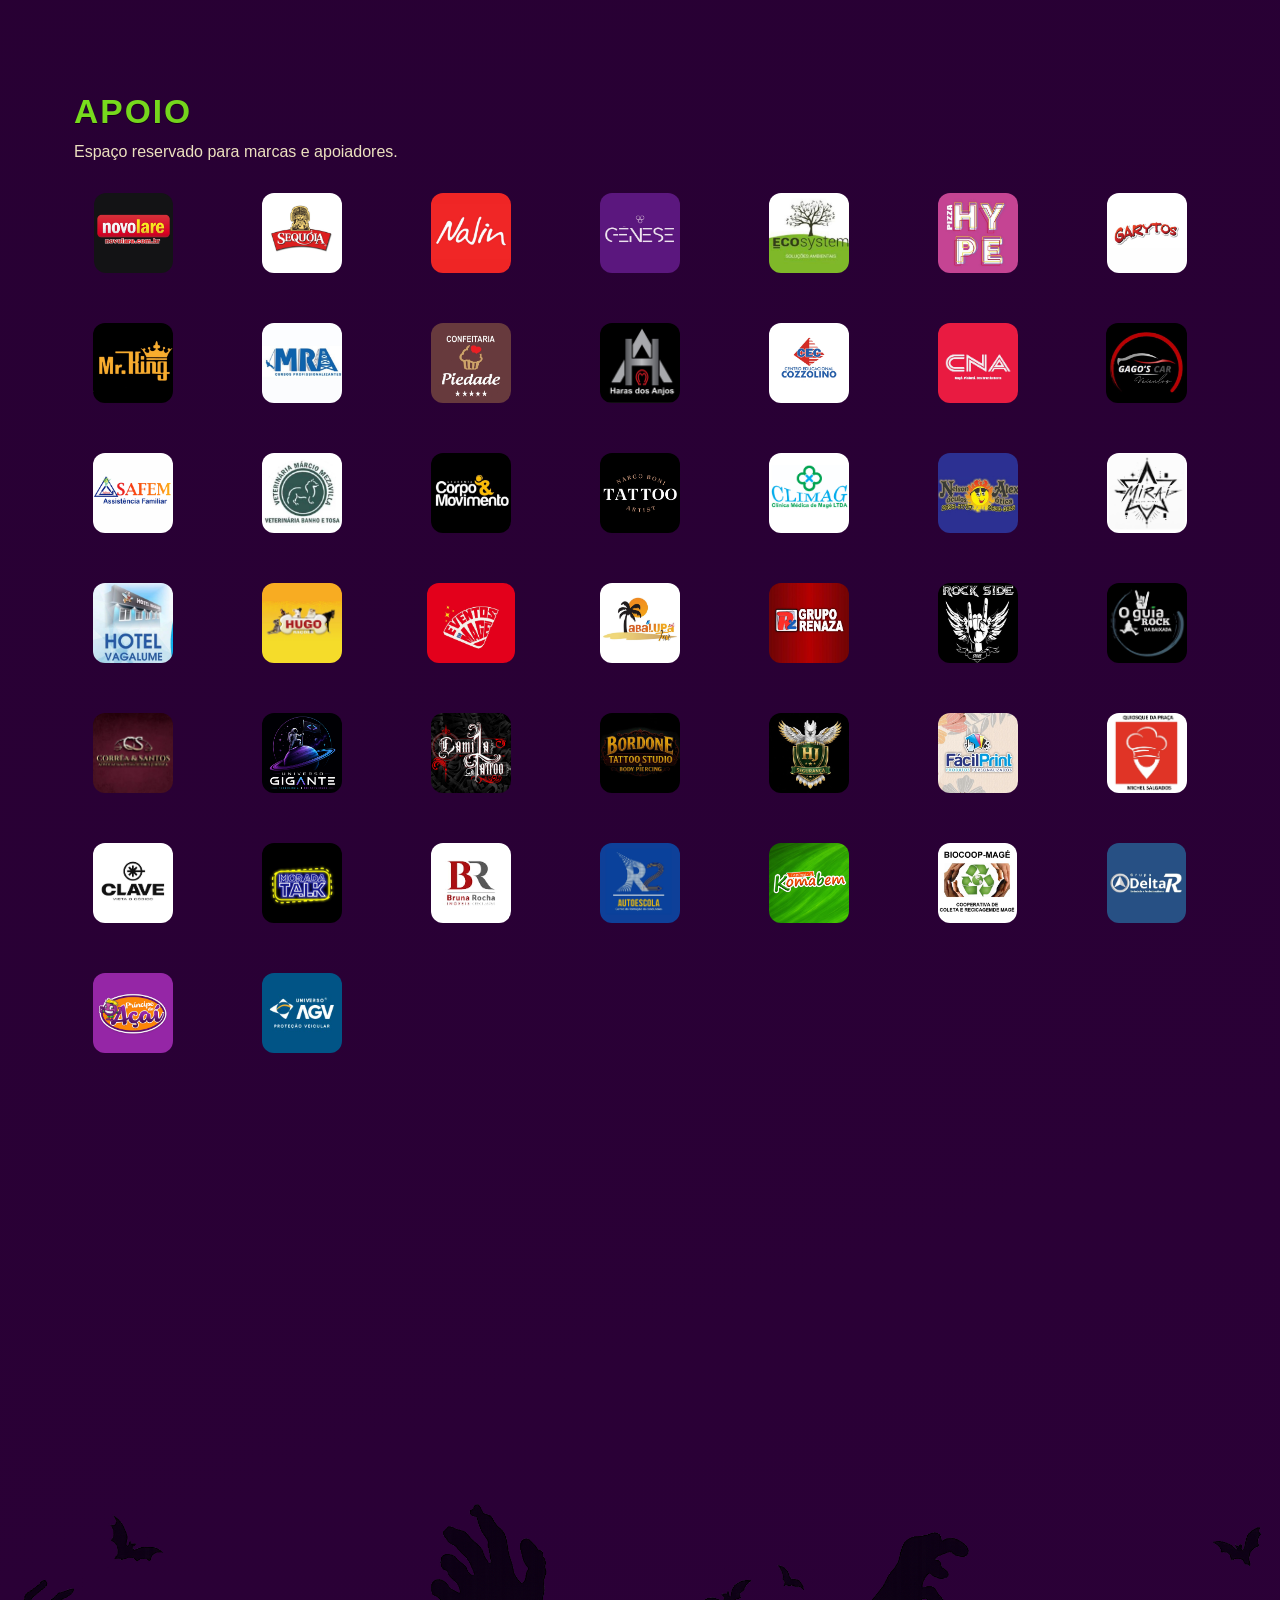
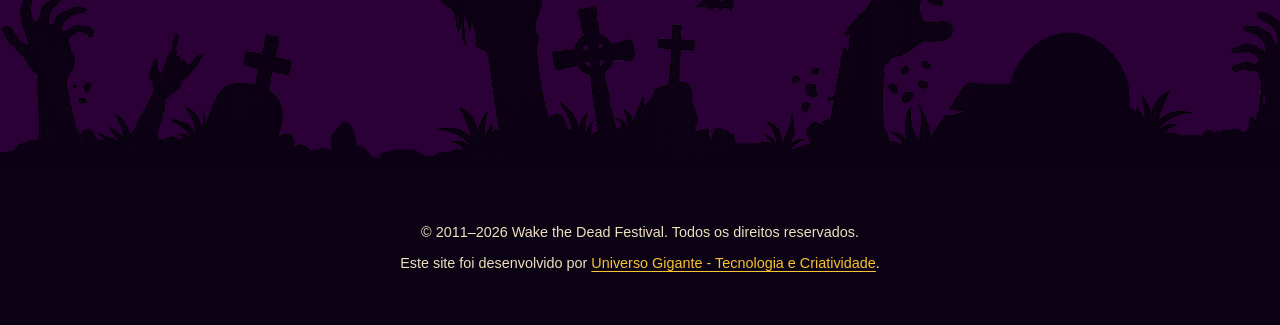
==== commit d8af25d8: "reorganizando atrações" ====
--- a/index.html
+++ b/index.html
@@ -200,12 +200,13 @@
             <h3>SEXTA-FEIRA — DIA 15</h3>
             <p class="schedule-time">A partir das 17h</p>
           </div>
+          <a href="https://www.instagram.com/wakethedeadfestival/p/DW89tISgoSi/" target="_blank" rel="noopener noreferrer" aria-label="Ver NoSex no Instagram">
+            <img class="img-bandas" src="assets/images/line-up/nosex.webp" alt="NoSex" loading="lazy" width="200" height="80" />
+          </a>
           <a href="https://www.instagram.com/wakethedeadfestival/p/DXAd3CYgayU/" target="_blank" rel="noopener noreferrer" aria-label="Ver Rage Against the Machine Tribute no Instagram">
             <img class="img-bandas" src="assets/images/line-up/rageagainst.webp" alt="Rage Against the Machine Tribute" loading="lazy" width="200" height="80" />
           </a>
-          <a href="https://www.instagram.com/wakethedeadfestival/p/DW89tISgoSi/" target="_blank" rel="noopener noreferrer" aria-label="Ver NoSex no Instagram">
-            <img class="img-bandas" src="assets/images/line-up/nosex.webp" alt="NoSex" loading="lazy" width="200" height="80" />
-          </a>
+          
           <a href="https://www.instagram.com/wakethedeadfestival/p/DXCV3lkgpP0/" target="_blank" rel="noopener noreferrer" aria-label="Ver Zero — Linkin Park Cover no Instagram">
             <img class="img-bandas" src="assets/images/line-up/zero.webp" alt="Zero — Linkin Park Cover" loading="lazy" width="200" height="80" />
           </a>
@@ -244,14 +245,15 @@
             <h3>DOMINGO — DIA 17</h3>
             <p class="schedule-time">A partir das 13h</p>
           </div>
-          <a href="https://www.instagram.com/wakethedeadfestival/p/DXEgqr-ApEm/" target="_blank" rel="noopener noreferrer" aria-label="Ver Viper Kiss no Instagram">
-            <img class="img-bandas" src="assets/images/line-up/viperkiss.webp" alt="Viper Kiss" loading="lazy" width="200" height="80" />
-          </a>
+         
           <a href="https://www.instagram.com/wakethedeadfestival/p/DWwWZ3HAnOd/" target="_blank" rel="noopener noreferrer" aria-label="Ver Marília Cortês no Instagram">
             <img class="img-bandas" src="assets/images/line-up/logomariliacortes.webp" alt="Marília Cortês" loading="lazy" width="200" height="80" />
           </a>
           <a href="https://www.instagram.com/wakethedeadfestival/p/DWyt14Xghve/" target="_blank" rel="noopener noreferrer" aria-label="Ver Stigma no Instagram">
             <img class="img-bandas" src="assets/images/line-up/logostigma.webp" alt="Stigma" loading="lazy" width="200" height="80" />
+          </a>
+           <a href="https://www.instagram.com/wakethedeadfestival/p/DXEgqr-ApEm/" target="_blank" rel="noopener noreferrer" aria-label="Ver Viper Kiss no Instagram">
+            <img class="img-bandas" src="assets/images/line-up/viperkiss.webp" alt="Viper Kiss" loading="lazy" width="200" height="80" />
           </a>
           <a href="https://www.instagram.com/wakethedeadfestival/p/DWT2P4CAmQ5/" target="_blank" rel="noopener noreferrer" aria-label="Ver The Blokes no Instagram">
             <img class="img-bandas" src="assets/images/line-up/theblokes.webp" alt="The Blokes" loading="lazy" width="200" height="80" />
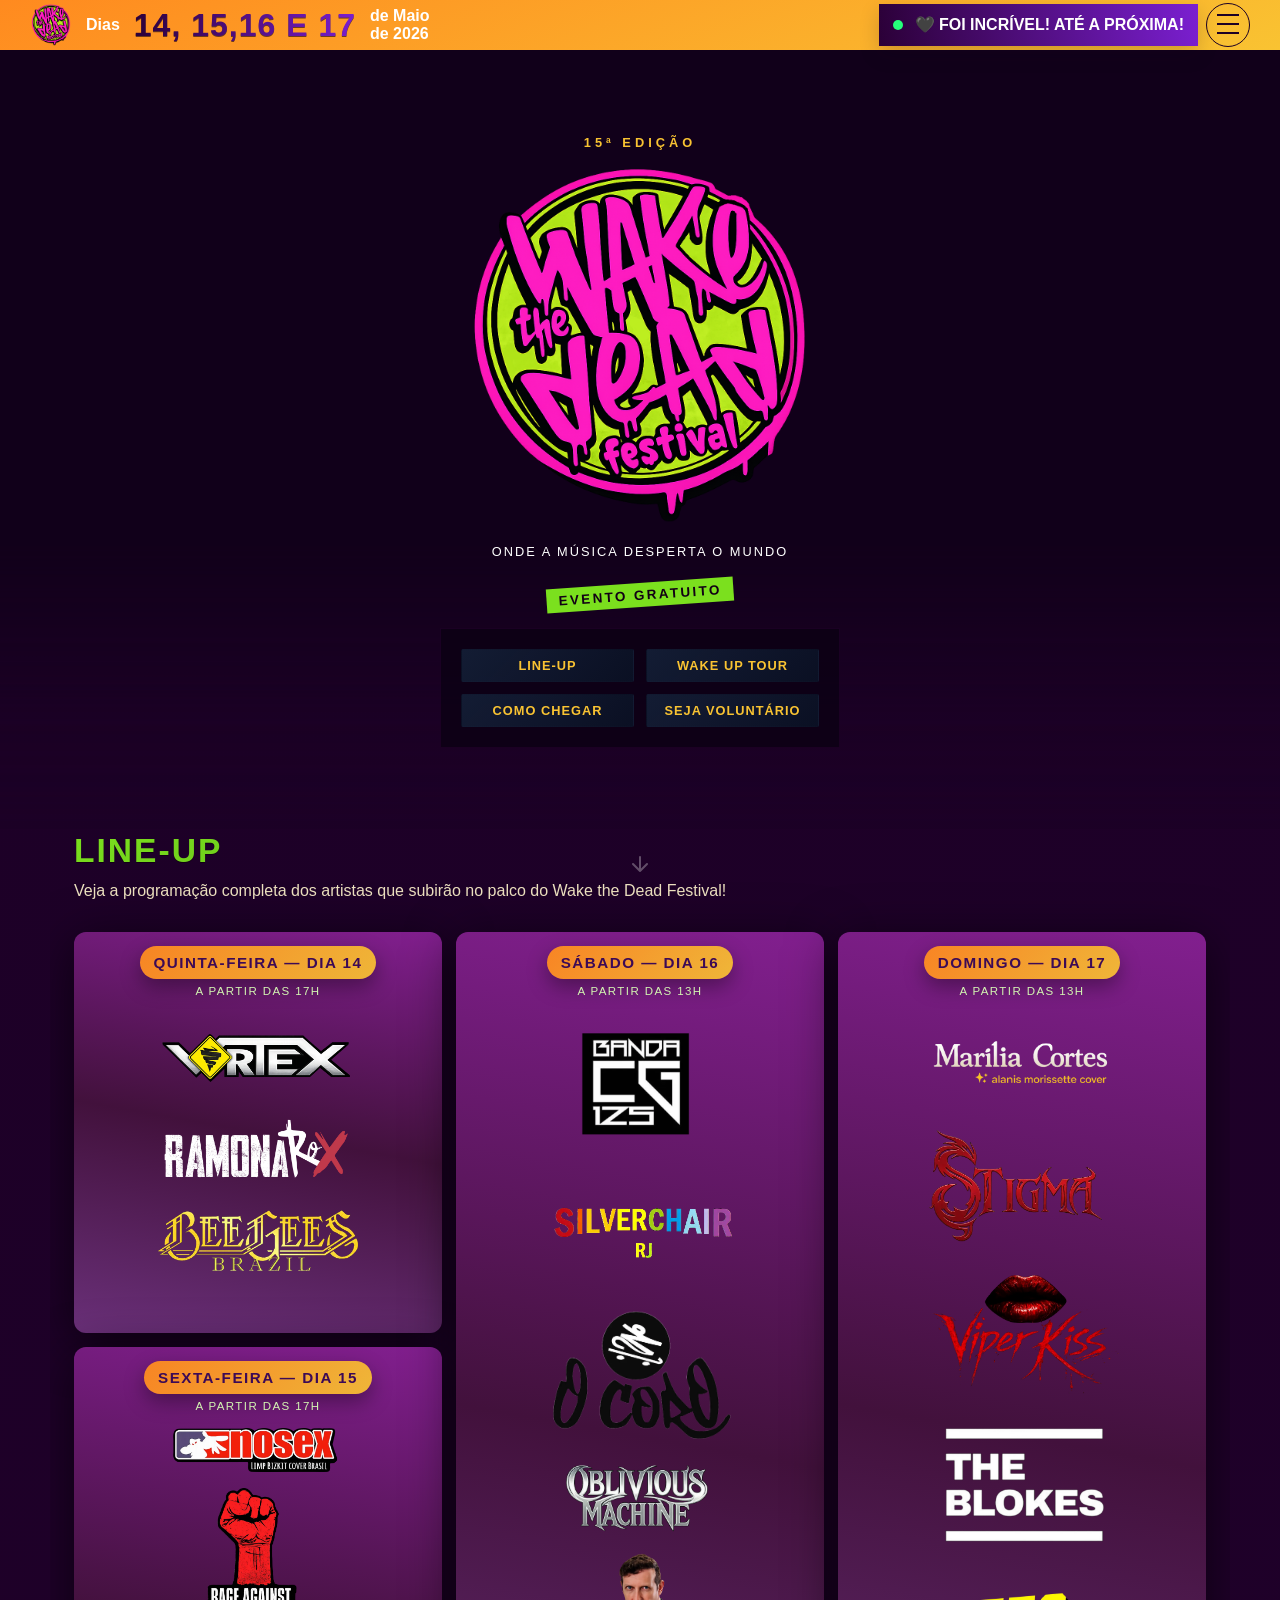
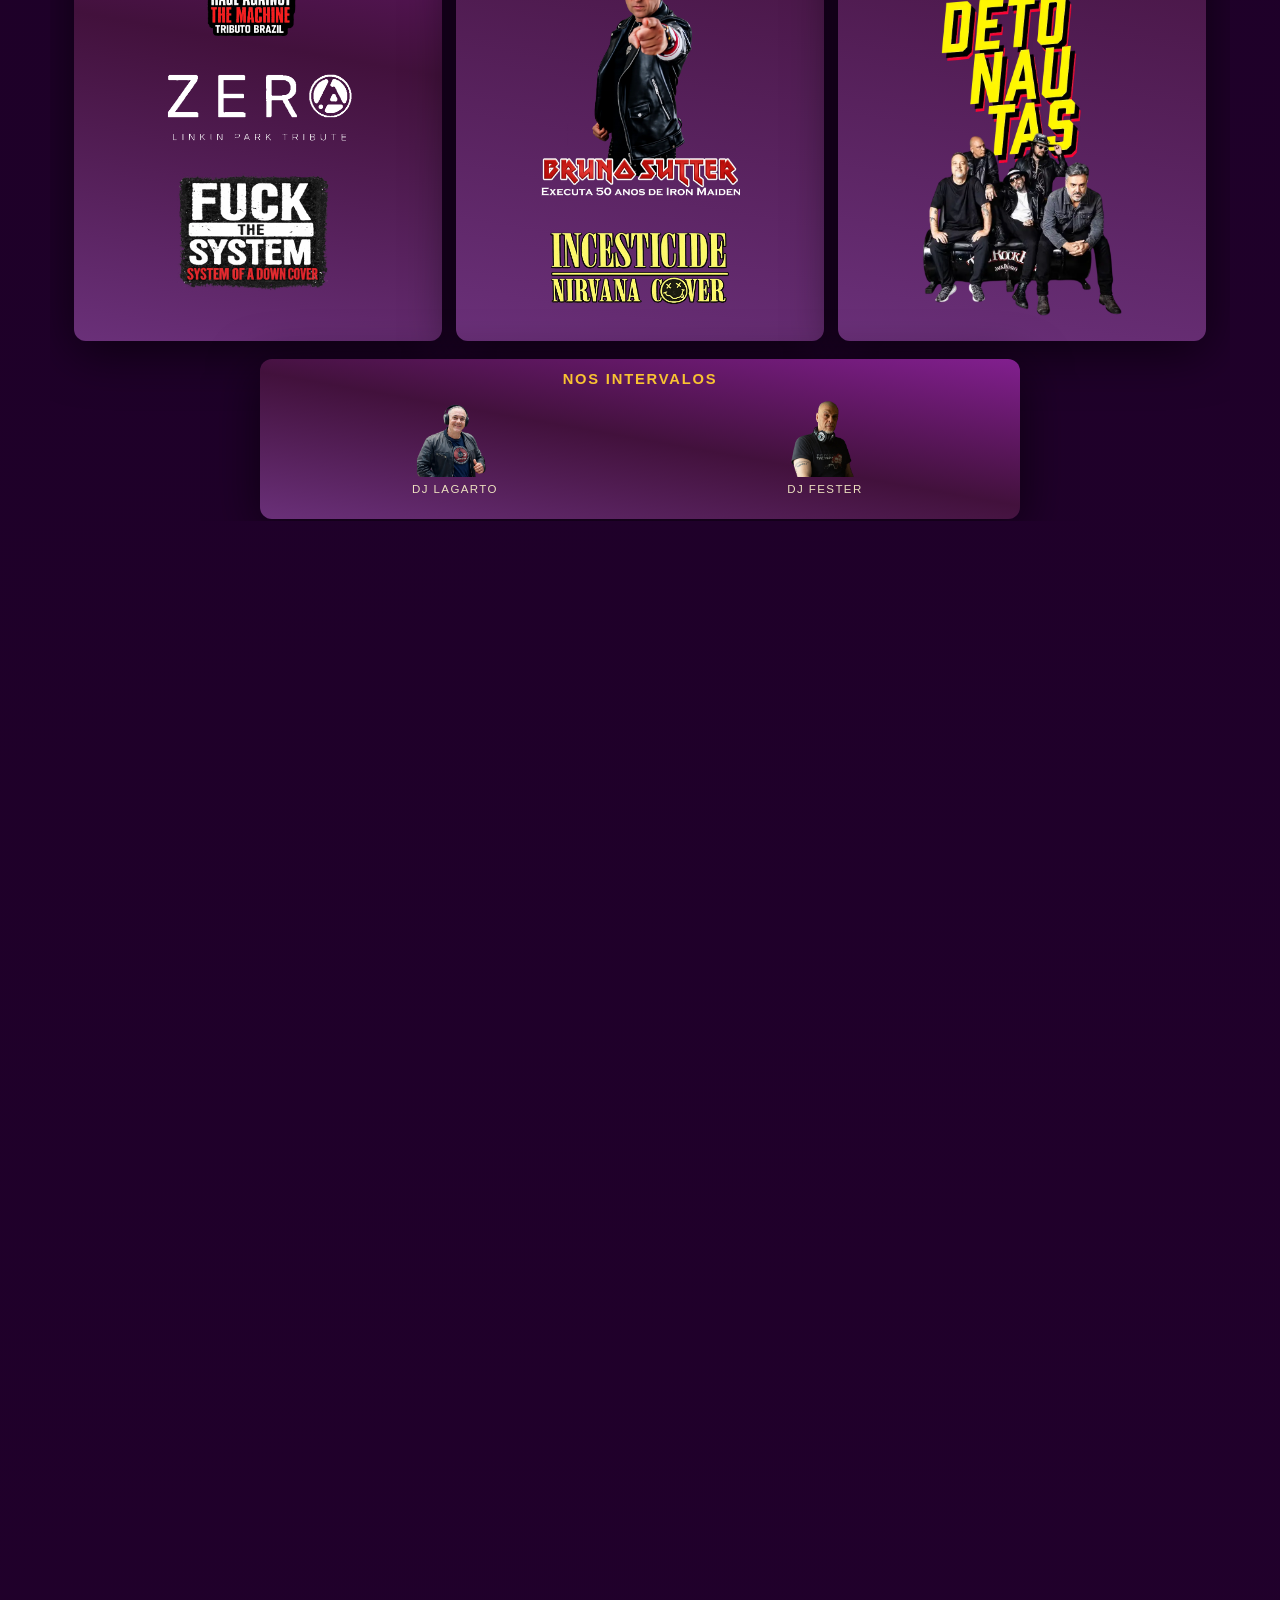
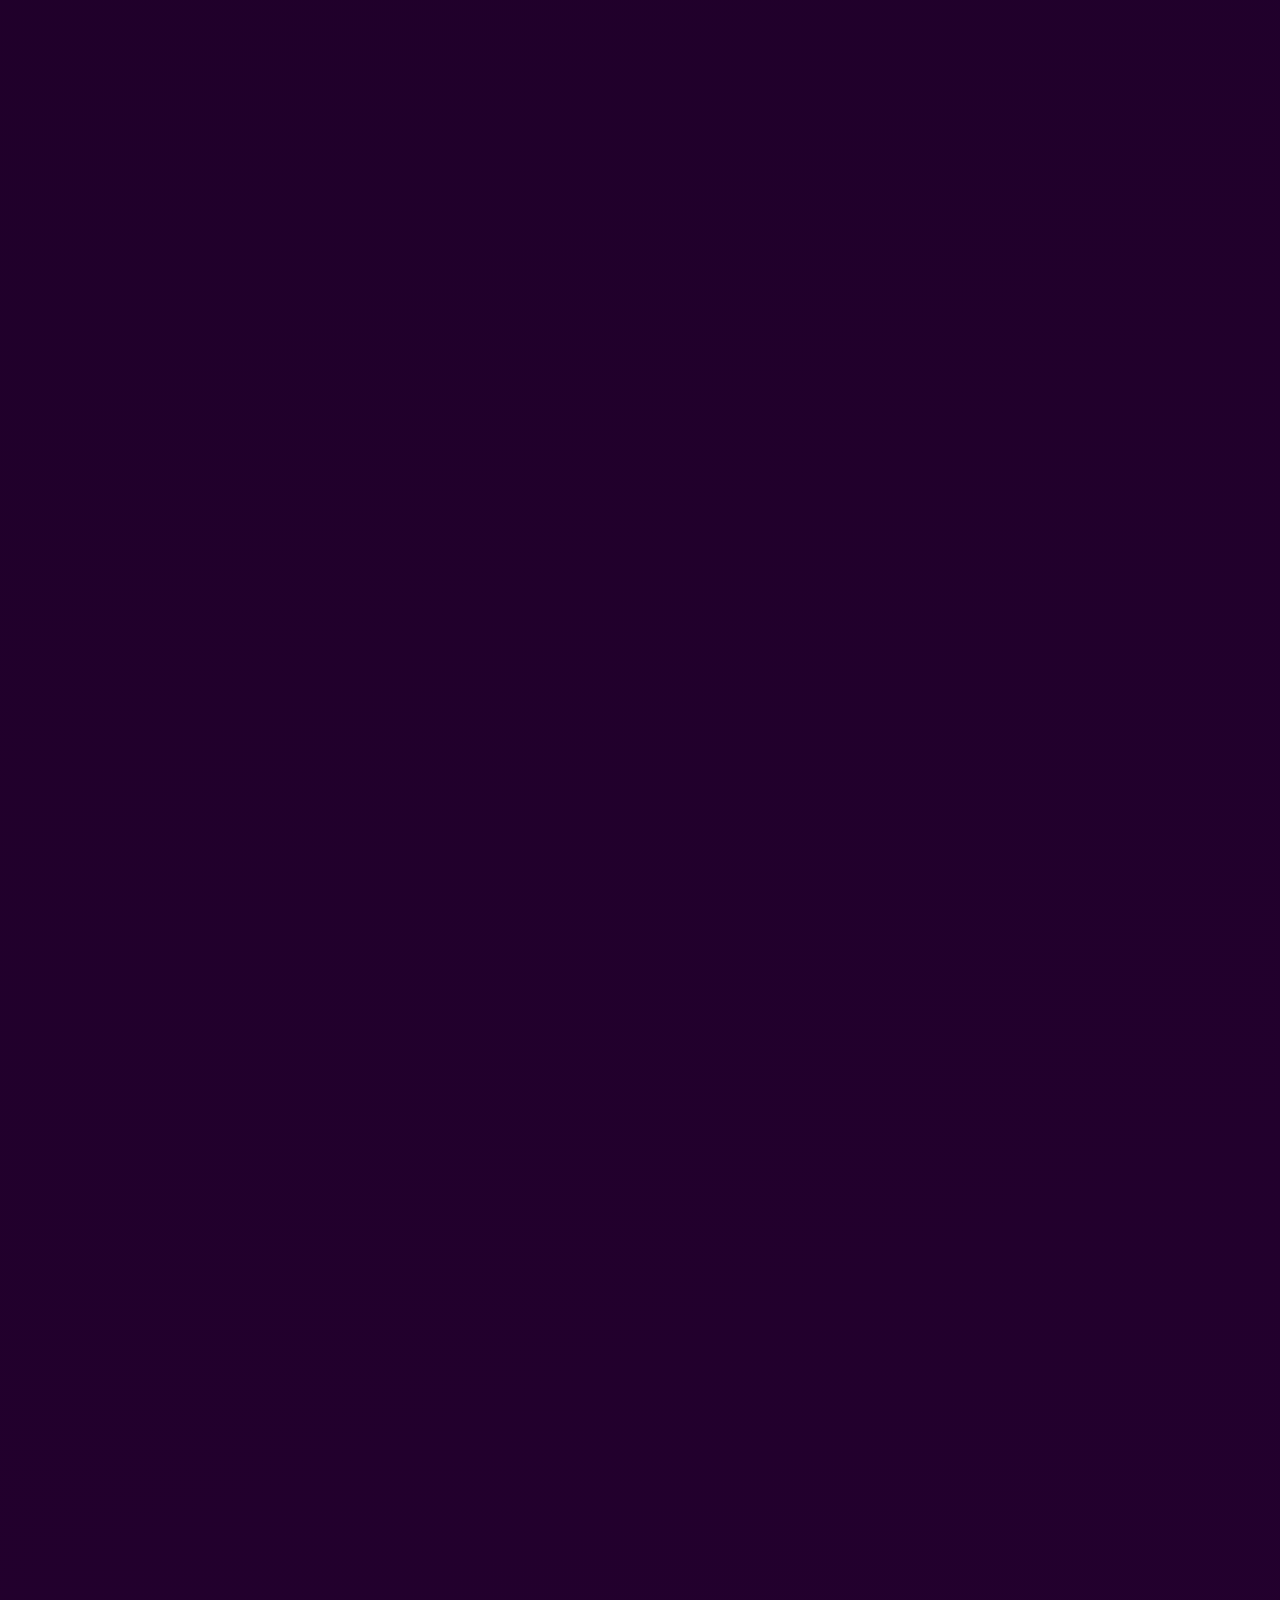
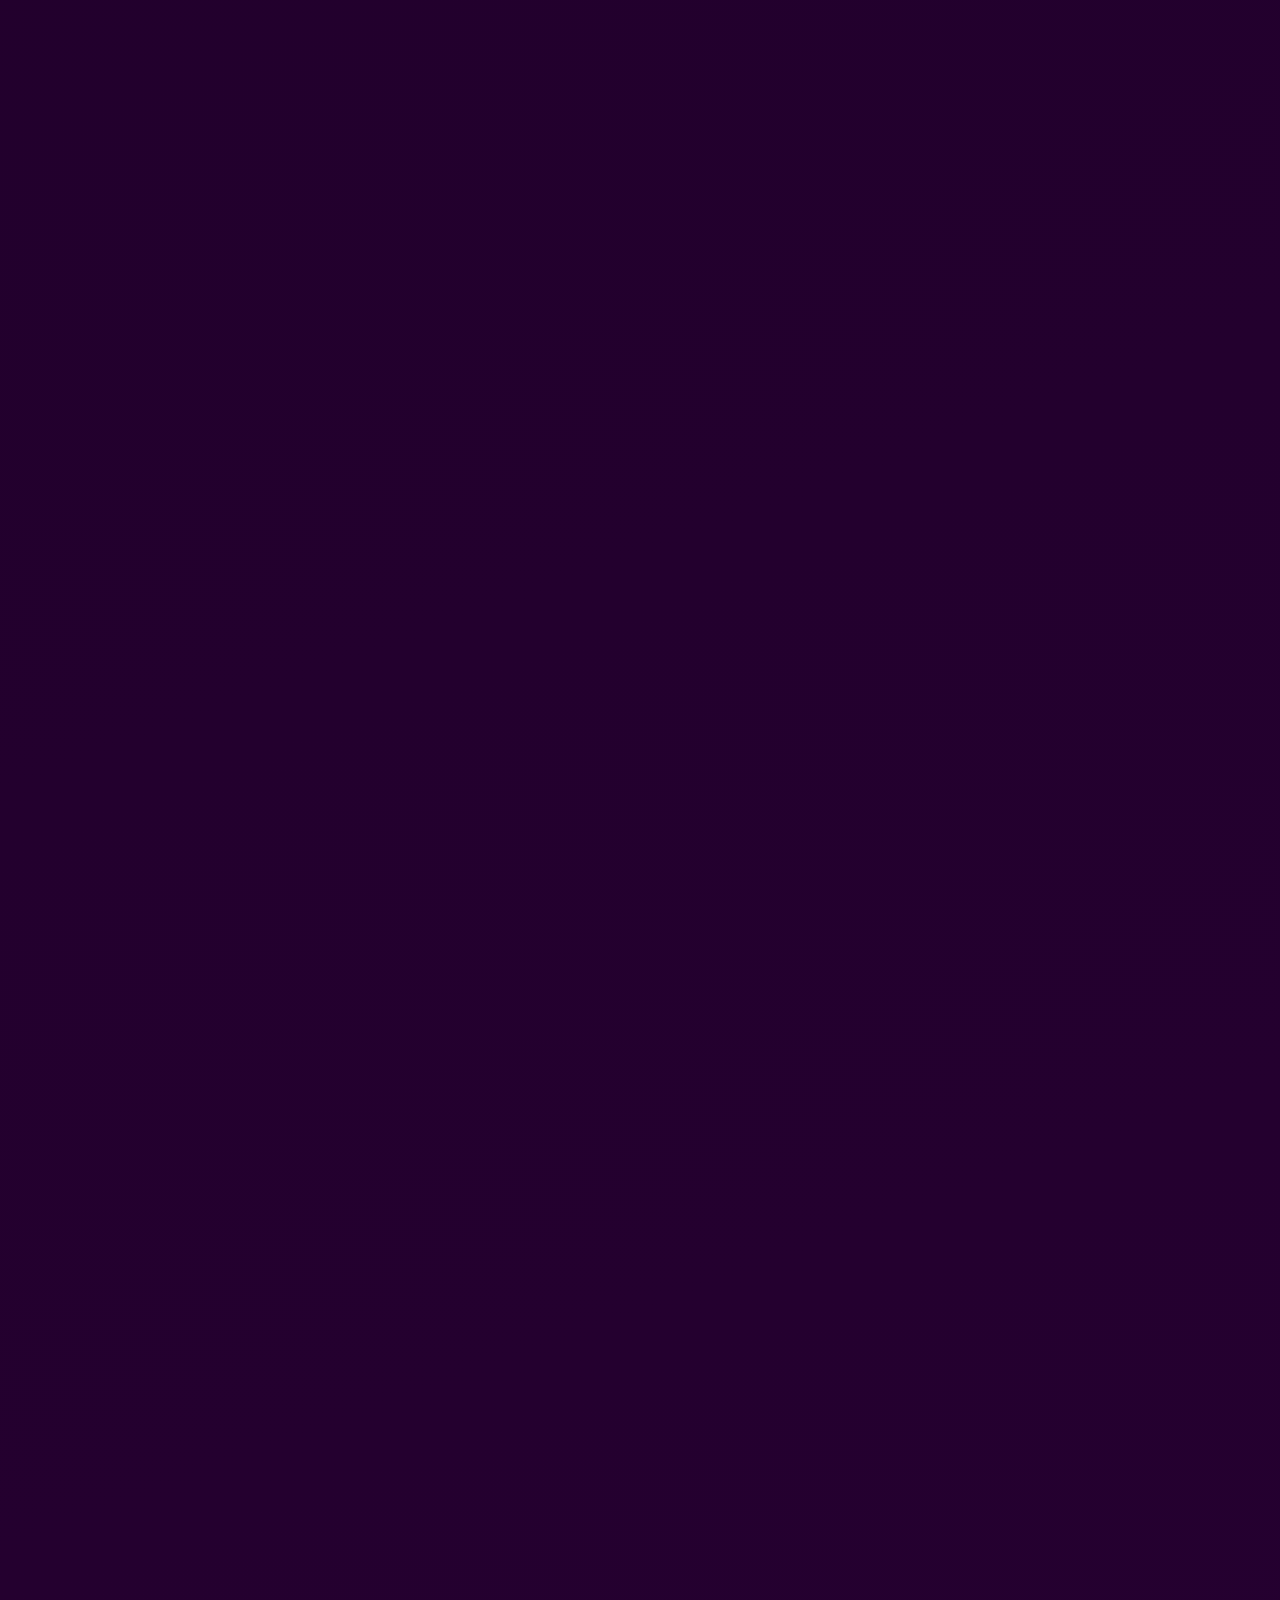
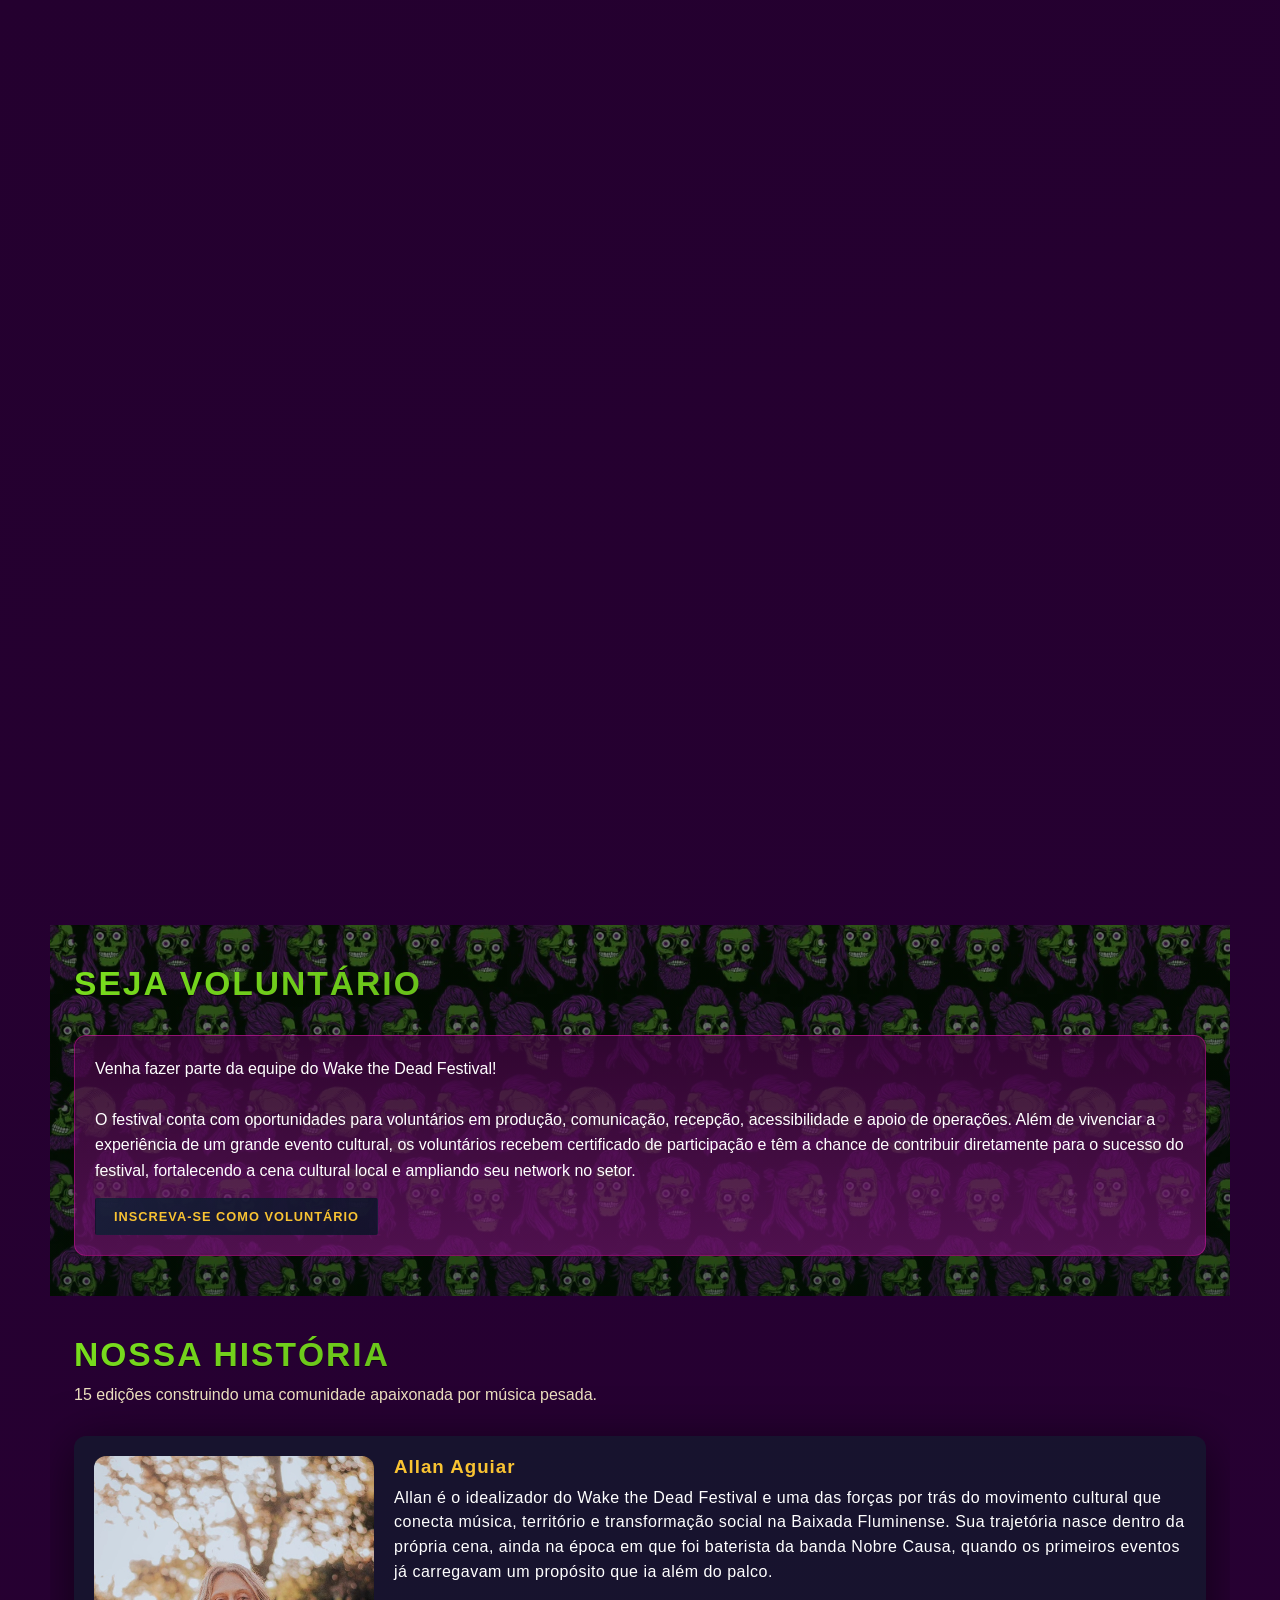
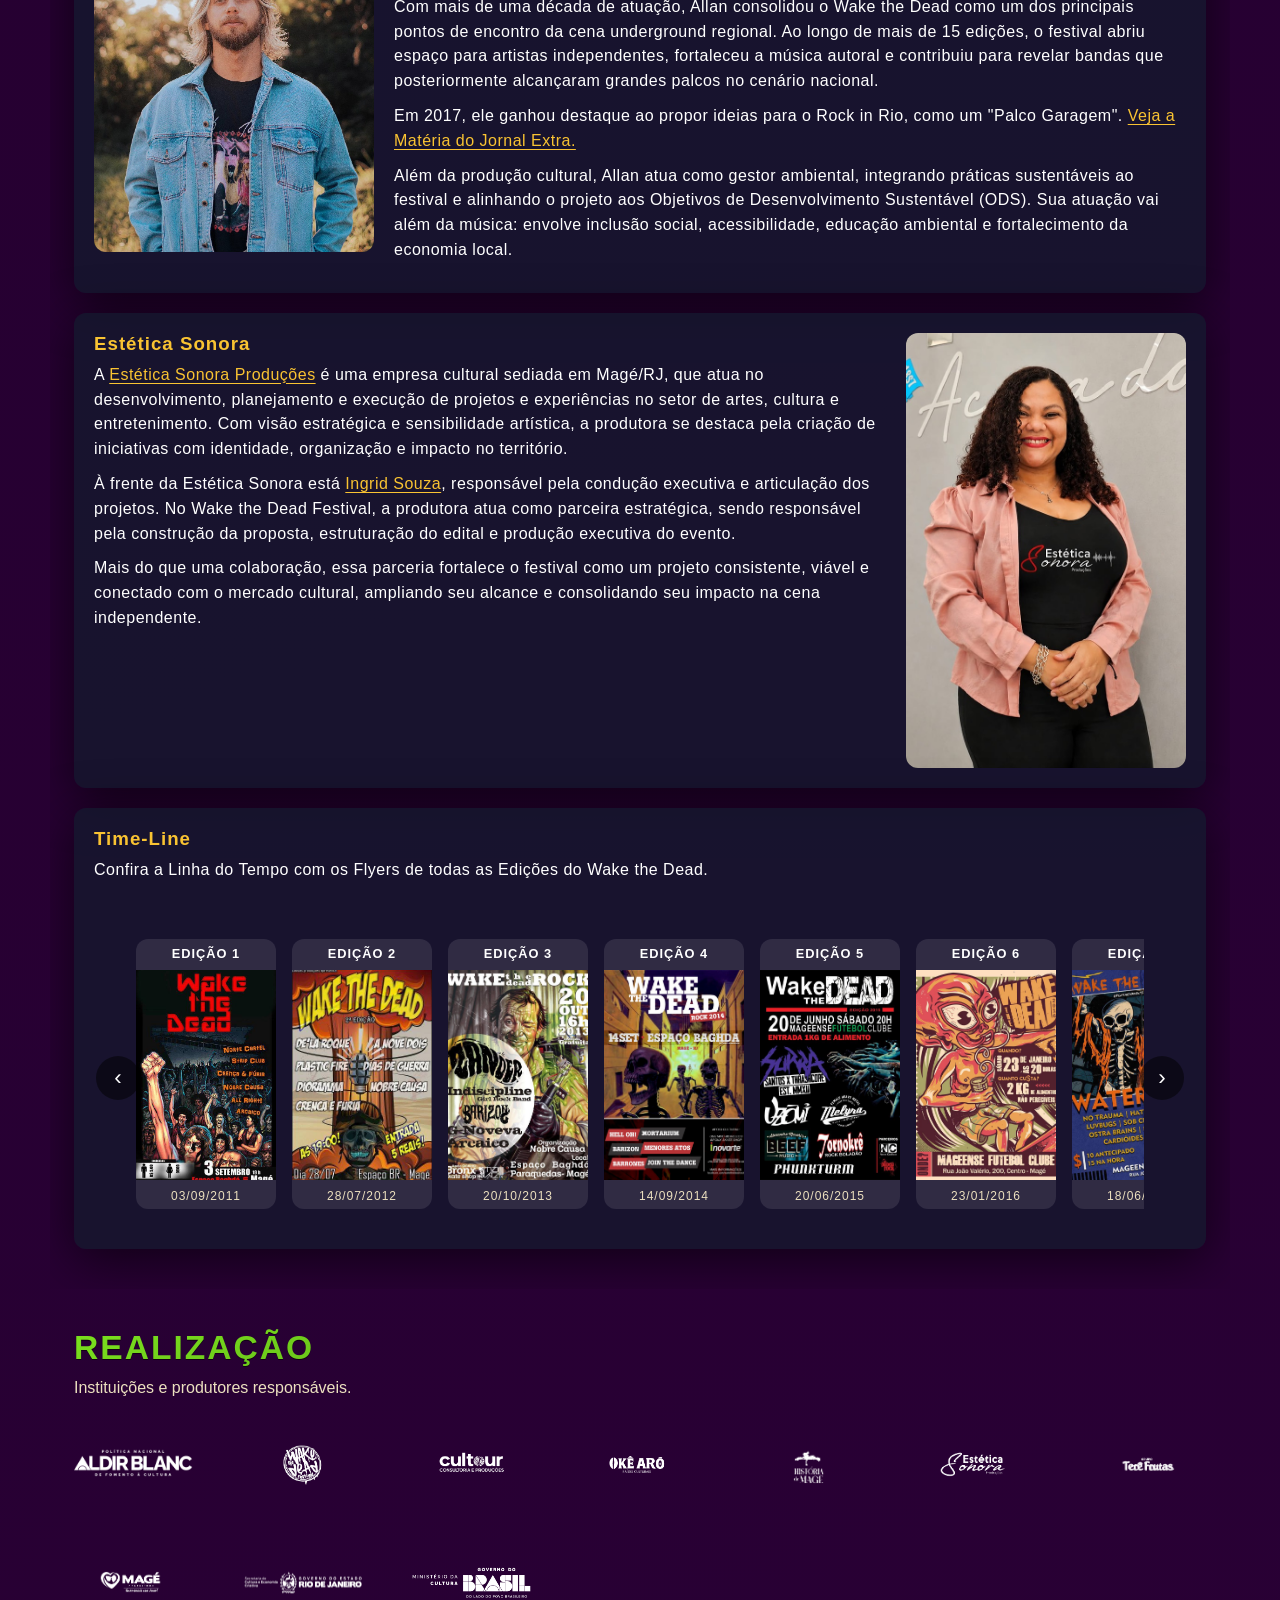
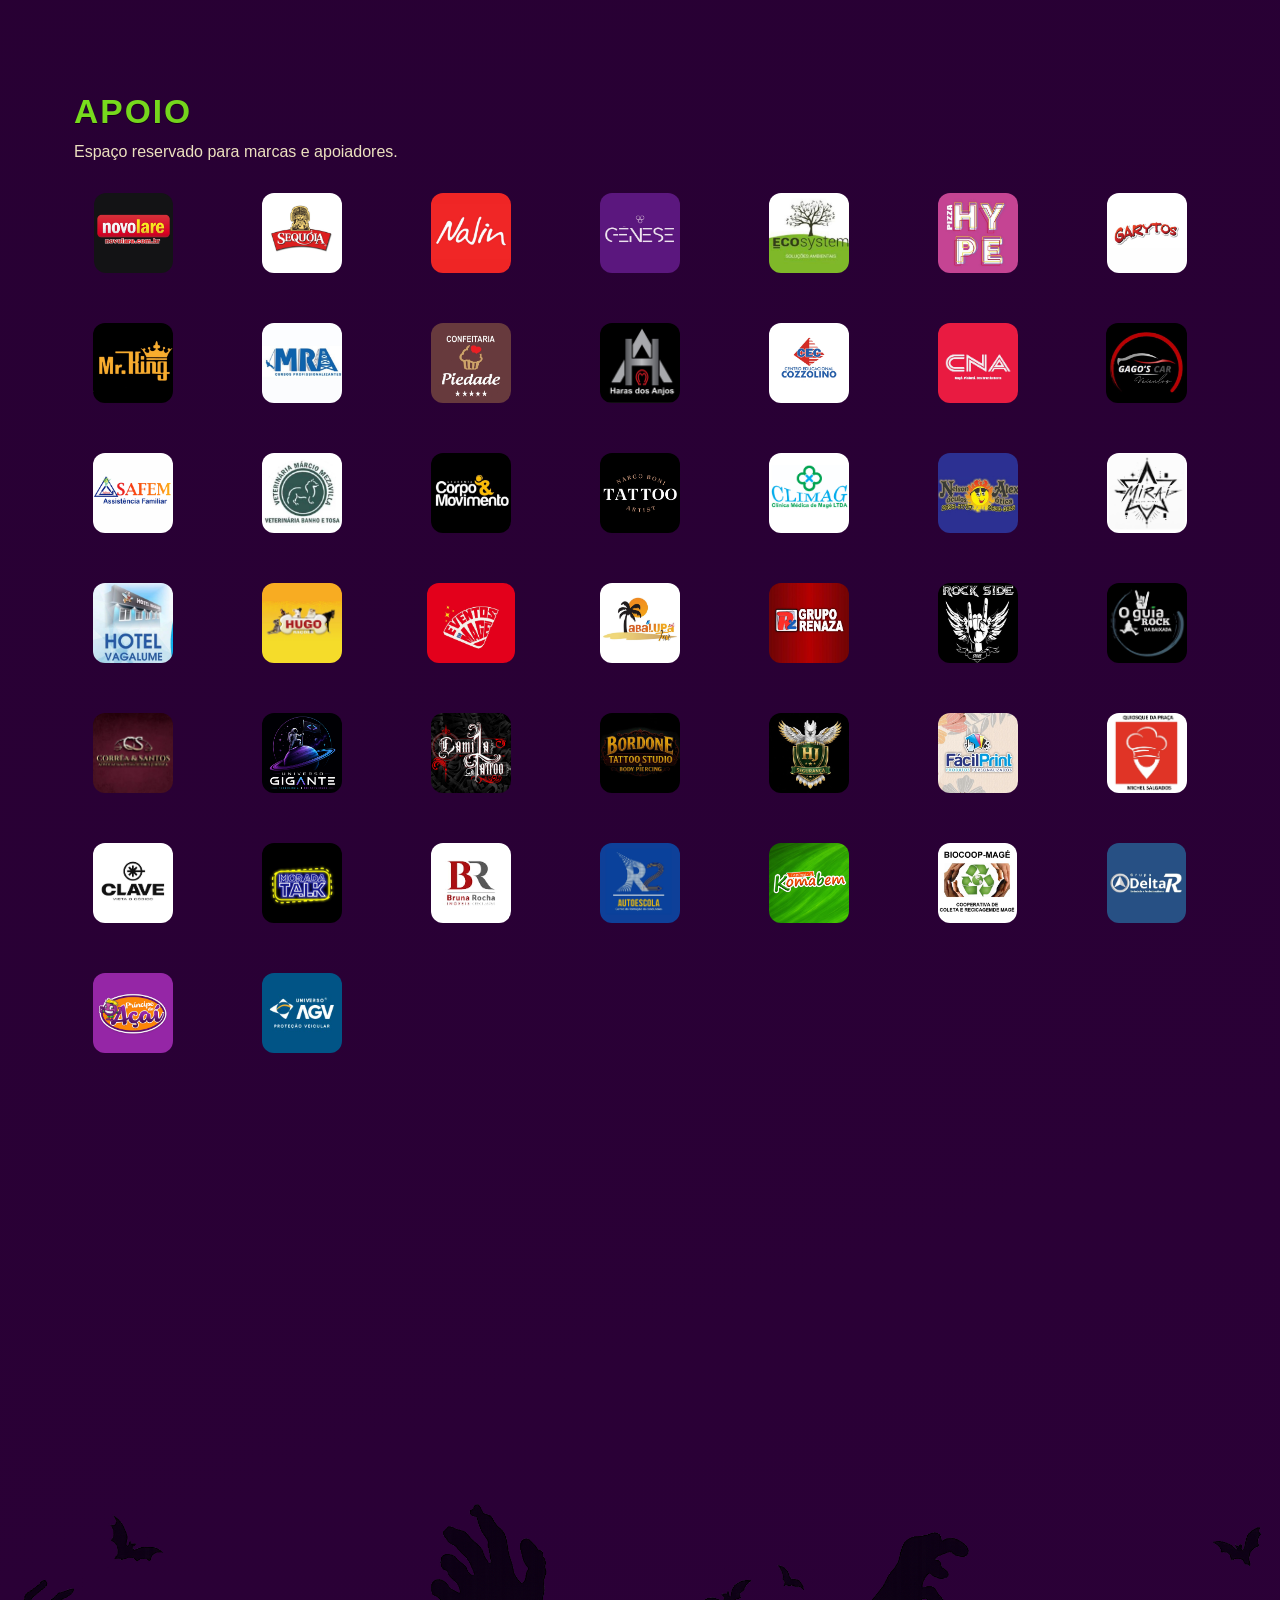
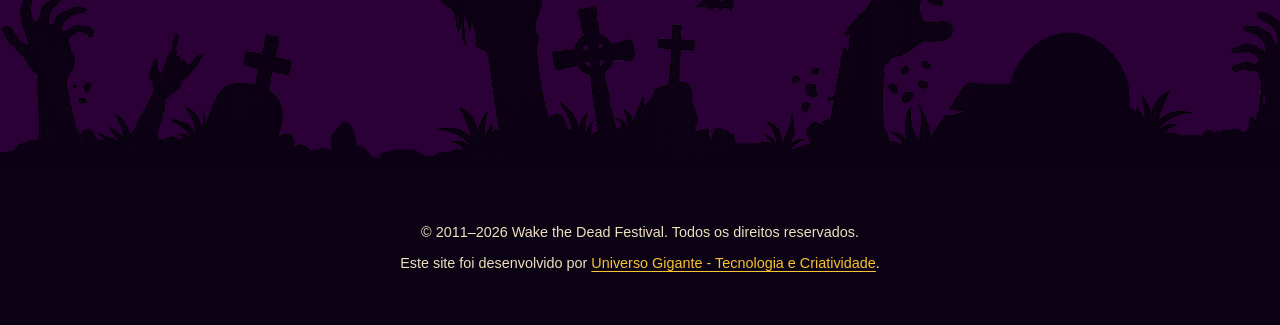
==== commit 7b660471: "TROCANDO CONTADOR POR MENSAGENS DIÁRIAS" ====
--- a/index.html
+++ b/index.html
@@ -73,13 +73,14 @@
       <span class="header-dates" aria-hidden="true">de Maio<br />de 2026</span>
     </div>
     <div class="header-right">
-      <div class="header-countdown" aria-live="polite" aria-label="Contagem regressiva para o festival">
+      <div class="header-countdown hidden-countdown" aria-live="polite" aria-label="Contagem regressiva para o festival">
         <div class="countdown-unit"><span id="countdown-months">00</span><small>MESES</small></div>
         <div class="countdown-unit"><span id="countdown-days">00</span><small>DIAS</small></div>
         <div class="countdown-unit"><span id="countdown-hours">00</span><small>HRS</small></div>
         <div class="countdown-unit"><span id="countdown-minutes">00</span><small>MINS</small></div>
         <div class="countdown-unit"><span id="countdown-seconds">00</span><small>SEGS</small></div>
       </div>
+      <div class="festival-status" id="festivalStatus" aria-live="polite"></div>
       <button class="menu-toggle" aria-label="Abrir menu de navegação" aria-expanded="false" aria-controls="side-menu" type="button">
         <span></span><span></span><span></span>
       </button>
--- a/assets/css/style.css
+++ b/assets/css/style.css
@@ -160,6 +160,7 @@
   gap: clamp(6px, 1.5vw, 14px);
   font-weight: 600;
   font-family: var(--ui-font);
+  min-width: 0;
 }
 
 .logo-mini {
@@ -172,6 +173,7 @@
   display: flex;
   align-items: center;
   gap: 8px;
+  min-width: 0;
 }
 
 .header-text {
@@ -197,6 +199,50 @@
   letter-spacing: 1px;
 }
 
+.hidden-countdown {
+  display: none;
+}
+
+.festival-status {
+  position: relative;
+  display: inline-flex;
+  align-items: center;
+  max-width: min(56vw, 680px);
+  flex: 1 1 auto;
+  min-height: 42px;
+  padding: 8px 14px 8px 36px;
+  border-color: color-mix(in srgb, var(--violet-800), transparent 25%);
+  background:
+    /* linear-gradient(135deg, rgba(255, 255, 255, 0.28), rgba(255, 255, 255, 0.08)), */
+    linear-gradient(80deg, var(--violet-800), var(--violet-500));
+  box-shadow: 0 8px 20px rgba(22, 0, 26, 0.18);
+  color: #fff;
+  font-family: var(--ui-font);
+  font-size: clamp(0.72rem, 1.45vw, 1rem);
+  font-weight: 900;
+  line-height: 1.15;
+  letter-spacing: 0;
+  text-transform: uppercase;
+  text-wrap: balance;
+  animation: festival-status-pulse 1.8s ease-in-out infinite;
+}
+
+.festival-status::before {
+  content: "";
+  position: absolute;
+  left: 14px;
+  width: 10px;
+  height: 10px;
+  border-radius: 999px;
+  background: #25ff7a;
+  box-shadow: 0 0 0 0 rgba(37, 255, 122, 0.55);
+  animation: festival-status-live 1.3s ease-out infinite;
+}
+
+.festival-status:empty {
+  display: none;
+}
+
 .countdown-unit {
   display: grid;
   gap: 2px;
@@ -216,6 +262,29 @@
   color: transparent;
   font-weight: 800;
 
+}
+
+@keyframes festival-status-pulse {
+  0%,
+  100% {
+    transform: scale(1);
+    box-shadow: 0 8px 20px rgba(22, 0, 26, 0.18);
+  }
+
+  50% {
+    transform: scale(1.025);
+    box-shadow: 0 10px 26px rgba(22, 0, 26, 0.28);
+  }
+}
+
+@keyframes festival-status-live {
+  0% {
+    box-shadow: 0 0 0 0 rgba(37, 255, 122, 0.55);
+  }
+
+  100% {
+    box-shadow: 0 0 0 9px rgba(37, 255, 122, 0);
+  }
 }
 
 /* Hamburger */
@@ -1793,13 +1862,31 @@
   }
 
   .header-text {
-    white-space: normal;
+    display: none;
   }
 
   .header-countdown {
     gap: 10px;
   }
 
+  .header-right {
+    flex: 1 1 auto;
+    justify-content: flex-end;
+  }
+
+  .festival-status {
+    max-width: calc(100vw - 116px);
+    min-height: 38px;
+    padding: 7px 10px 7px 28px;
+    font-size: clamp(0.62rem, 2.6vw, 0.78rem);
+  }
+
+  .festival-status::before {
+    left: 10px;
+    width: 8px;
+    height: 8px;
+  }
+
   .countdown-unit span {
     font-size: 0.7rem;
   }
--- a/assets/css/style.css
+++ b/assets/css/style.css
@@ -160,6 +160,7 @@
   gap: clamp(6px, 1.5vw, 14px);
   font-weight: 600;
   font-family: var(--ui-font);
+  min-width: 0;
 }
 
 .logo-mini {
@@ -172,6 +173,7 @@
   display: flex;
   align-items: center;
   gap: 8px;
+  min-width: 0;
 }
 
 .header-text {
@@ -197,6 +199,50 @@
   letter-spacing: 1px;
 }
 
+.hidden-countdown {
+  display: none;
+}
+
+.festival-status {
+  position: relative;
+  display: inline-flex;
+  align-items: center;
+  max-width: min(56vw, 680px);
+  flex: 1 1 auto;
+  min-height: 42px;
+  padding: 8px 14px 8px 36px;
+  border-color: color-mix(in srgb, var(--violet-800), transparent 25%);
+  background:
+    /* linear-gradient(135deg, rgba(255, 255, 255, 0.28), rgba(255, 255, 255, 0.08)), */
+    linear-gradient(80deg, var(--violet-800), var(--violet-500));
+  box-shadow: 0 8px 20px rgba(22, 0, 26, 0.18);
+  color: #fff;
+  font-family: var(--ui-font);
+  font-size: clamp(0.72rem, 1.45vw, 1rem);
+  font-weight: 900;
+  line-height: 1.15;
+  letter-spacing: 0;
+  text-transform: uppercase;
+  text-wrap: balance;
+  animation: festival-status-pulse 1.8s ease-in-out infinite;
+}
+
+.festival-status::before {
+  content: "";
+  position: absolute;
+  left: 14px;
+  width: 10px;
+  height: 10px;
+  border-radius: 999px;
+  background: #25ff7a;
+  box-shadow: 0 0 0 0 rgba(37, 255, 122, 0.55);
+  animation: festival-status-live 1.3s ease-out infinite;
+}
+
+.festival-status:empty {
+  display: none;
+}
+
 .countdown-unit {
   display: grid;
   gap: 2px;
@@ -216,6 +262,29 @@
   color: transparent;
   font-weight: 800;
 
+}
+
+@keyframes festival-status-pulse {
+  0%,
+  100% {
+    transform: scale(1);
+    box-shadow: 0 8px 20px rgba(22, 0, 26, 0.18);
+  }
+
+  50% {
+    transform: scale(1.025);
+    box-shadow: 0 10px 26px rgba(22, 0, 26, 0.28);
+  }
+}
+
+@keyframes festival-status-live {
+  0% {
+    box-shadow: 0 0 0 0 rgba(37, 255, 122, 0.55);
+  }
+
+  100% {
+    box-shadow: 0 0 0 9px rgba(37, 255, 122, 0);
+  }
 }
 
 /* Hamburger */
@@ -1793,13 +1862,31 @@
   }
 
   .header-text {
-    white-space: normal;
+    display: none;
   }
 
   .header-countdown {
     gap: 10px;
   }
 
+  .header-right {
+    flex: 1 1 auto;
+    justify-content: flex-end;
+  }
+
+  .festival-status {
+    max-width: calc(100vw - 116px);
+    min-height: 38px;
+    padding: 7px 10px 7px 28px;
+    font-size: clamp(0.62rem, 2.6vw, 0.78rem);
+  }
+
+  .festival-status::before {
+    left: 10px;
+    width: 8px;
+    height: 8px;
+  }
+
   .countdown-unit span {
     font-size: 0.7rem;
   }
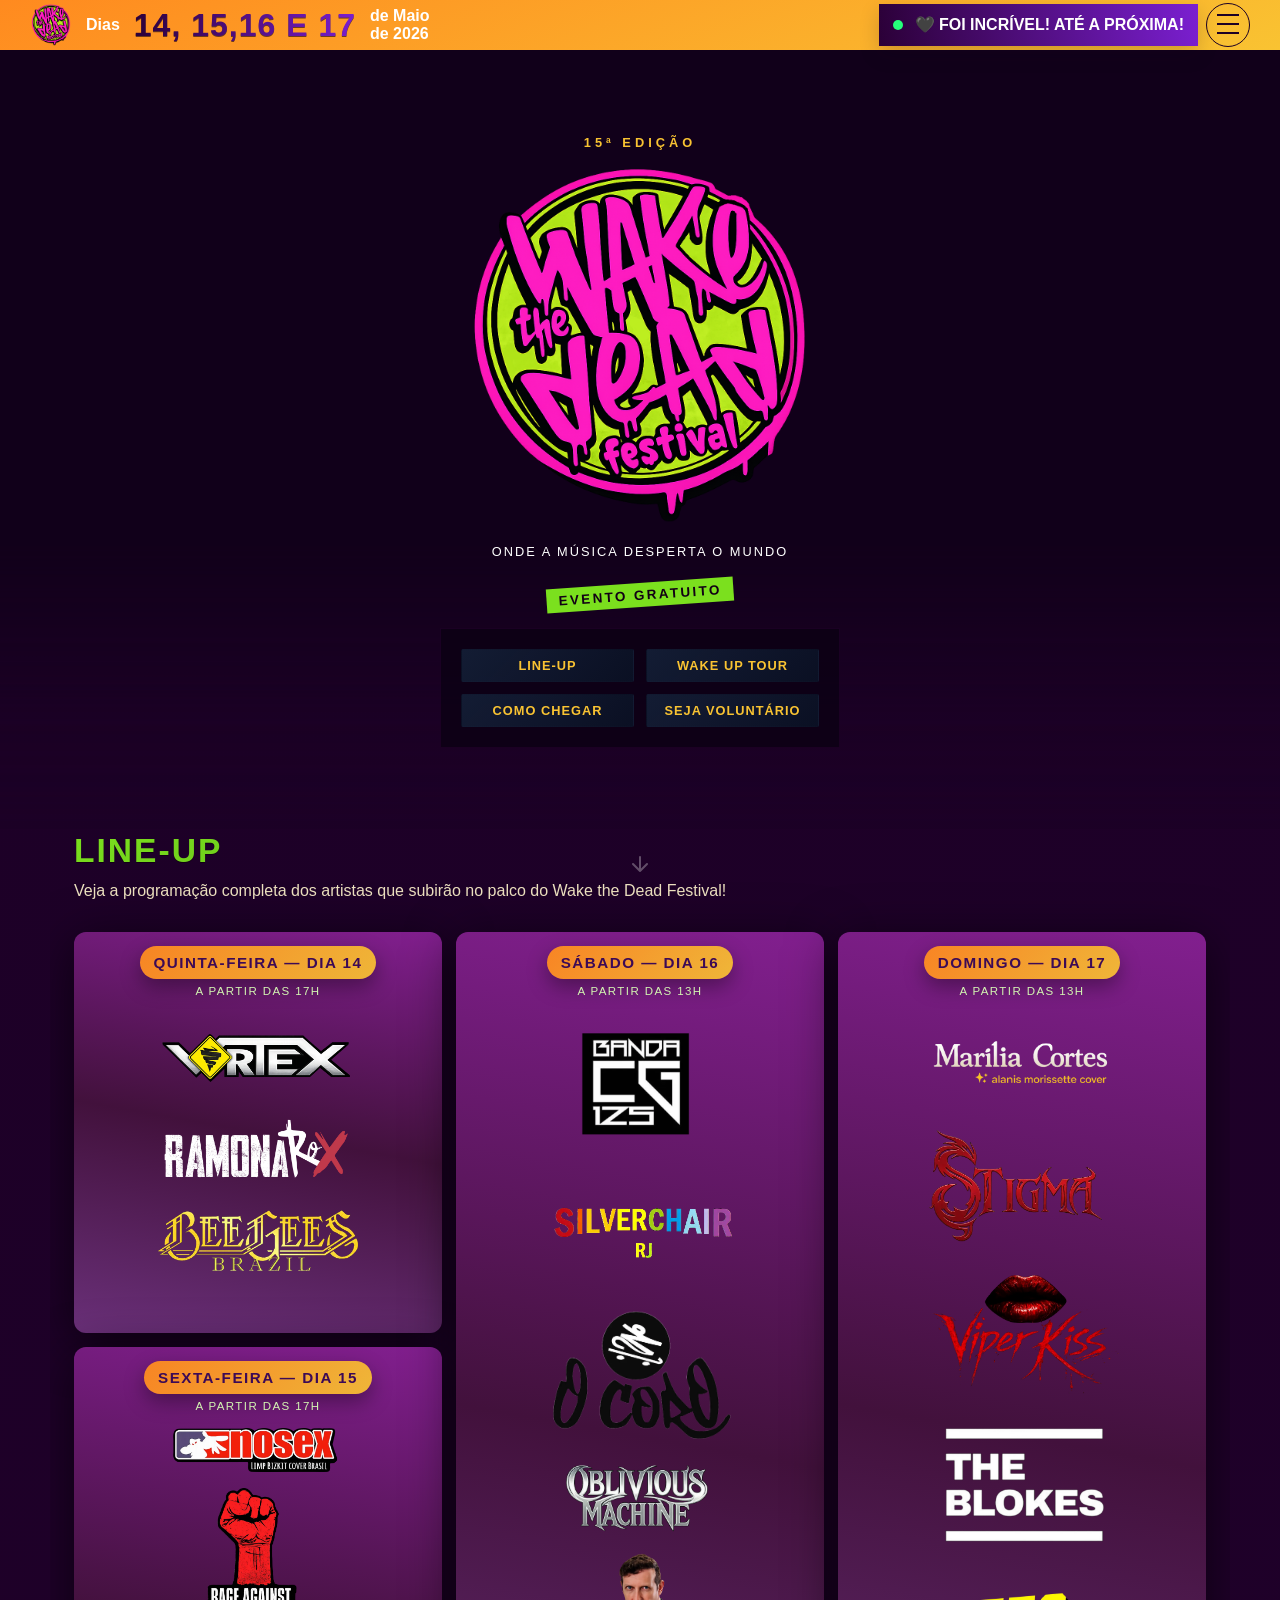
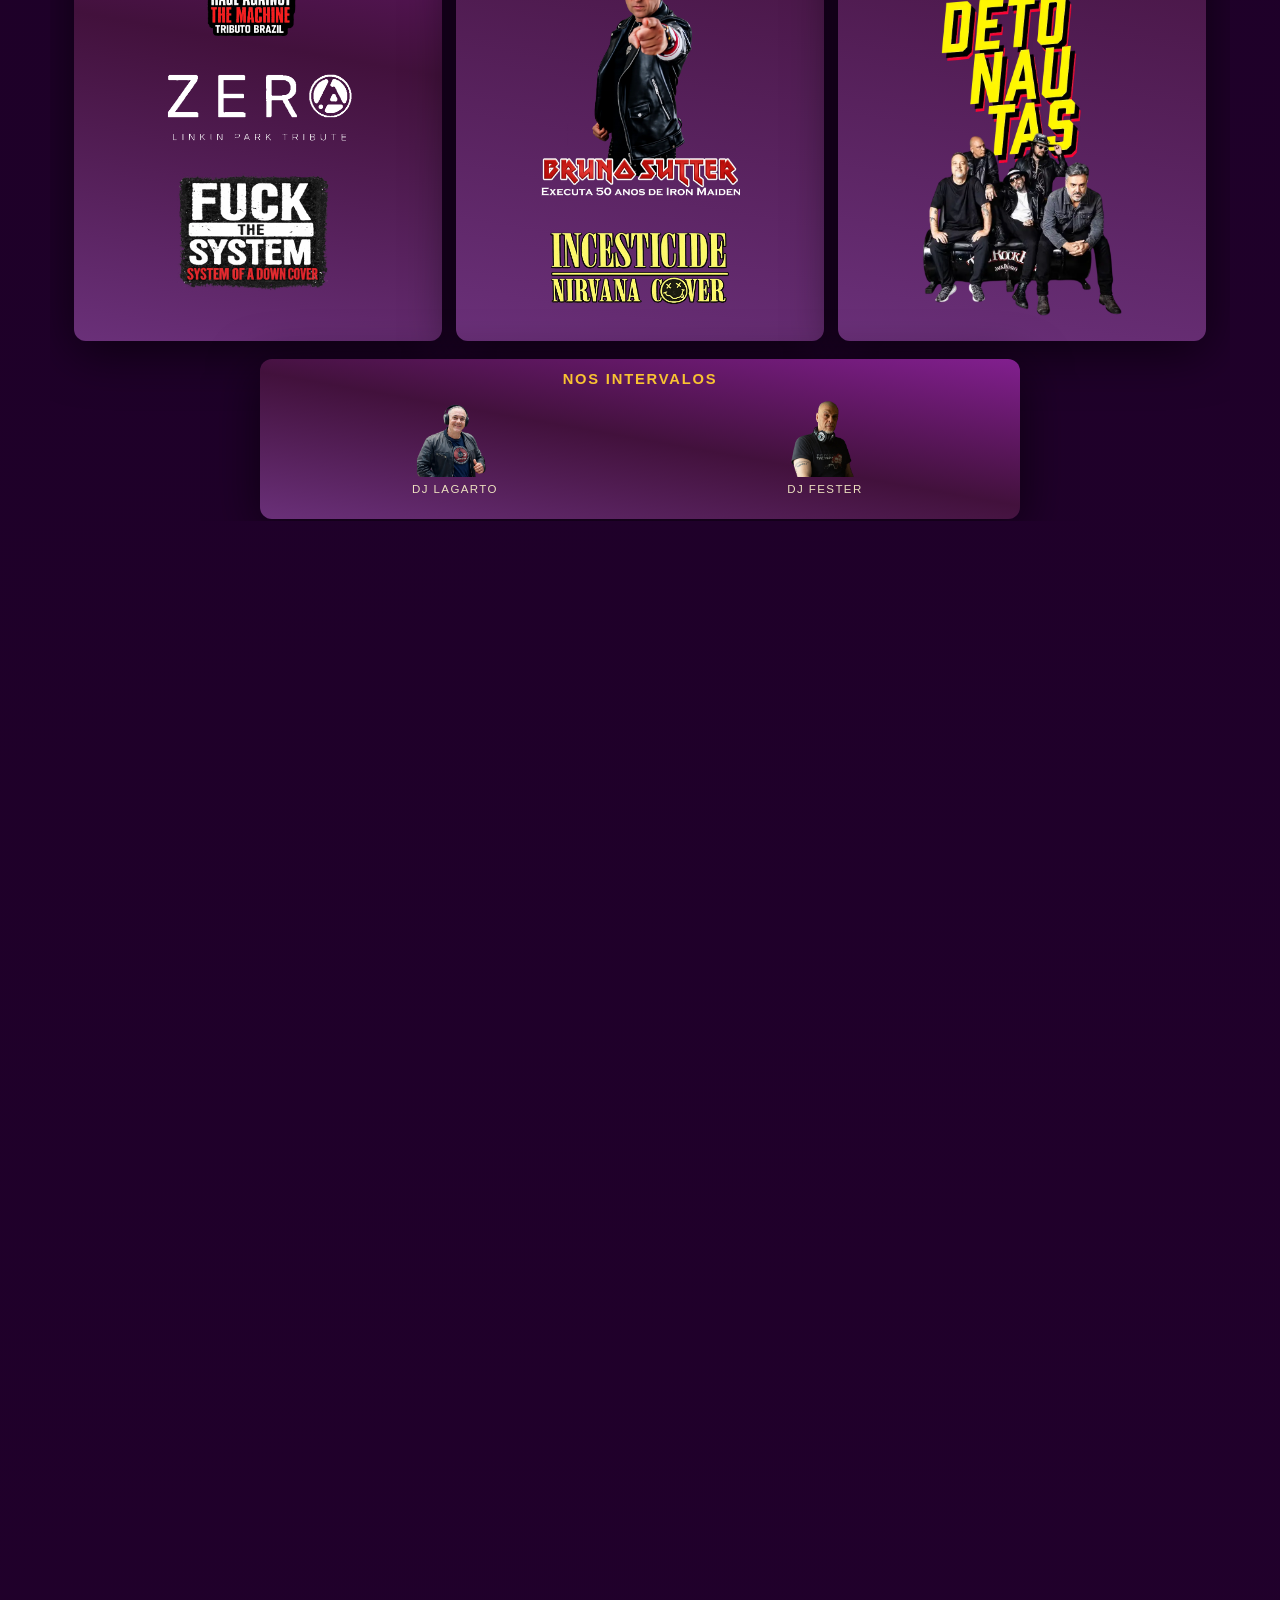
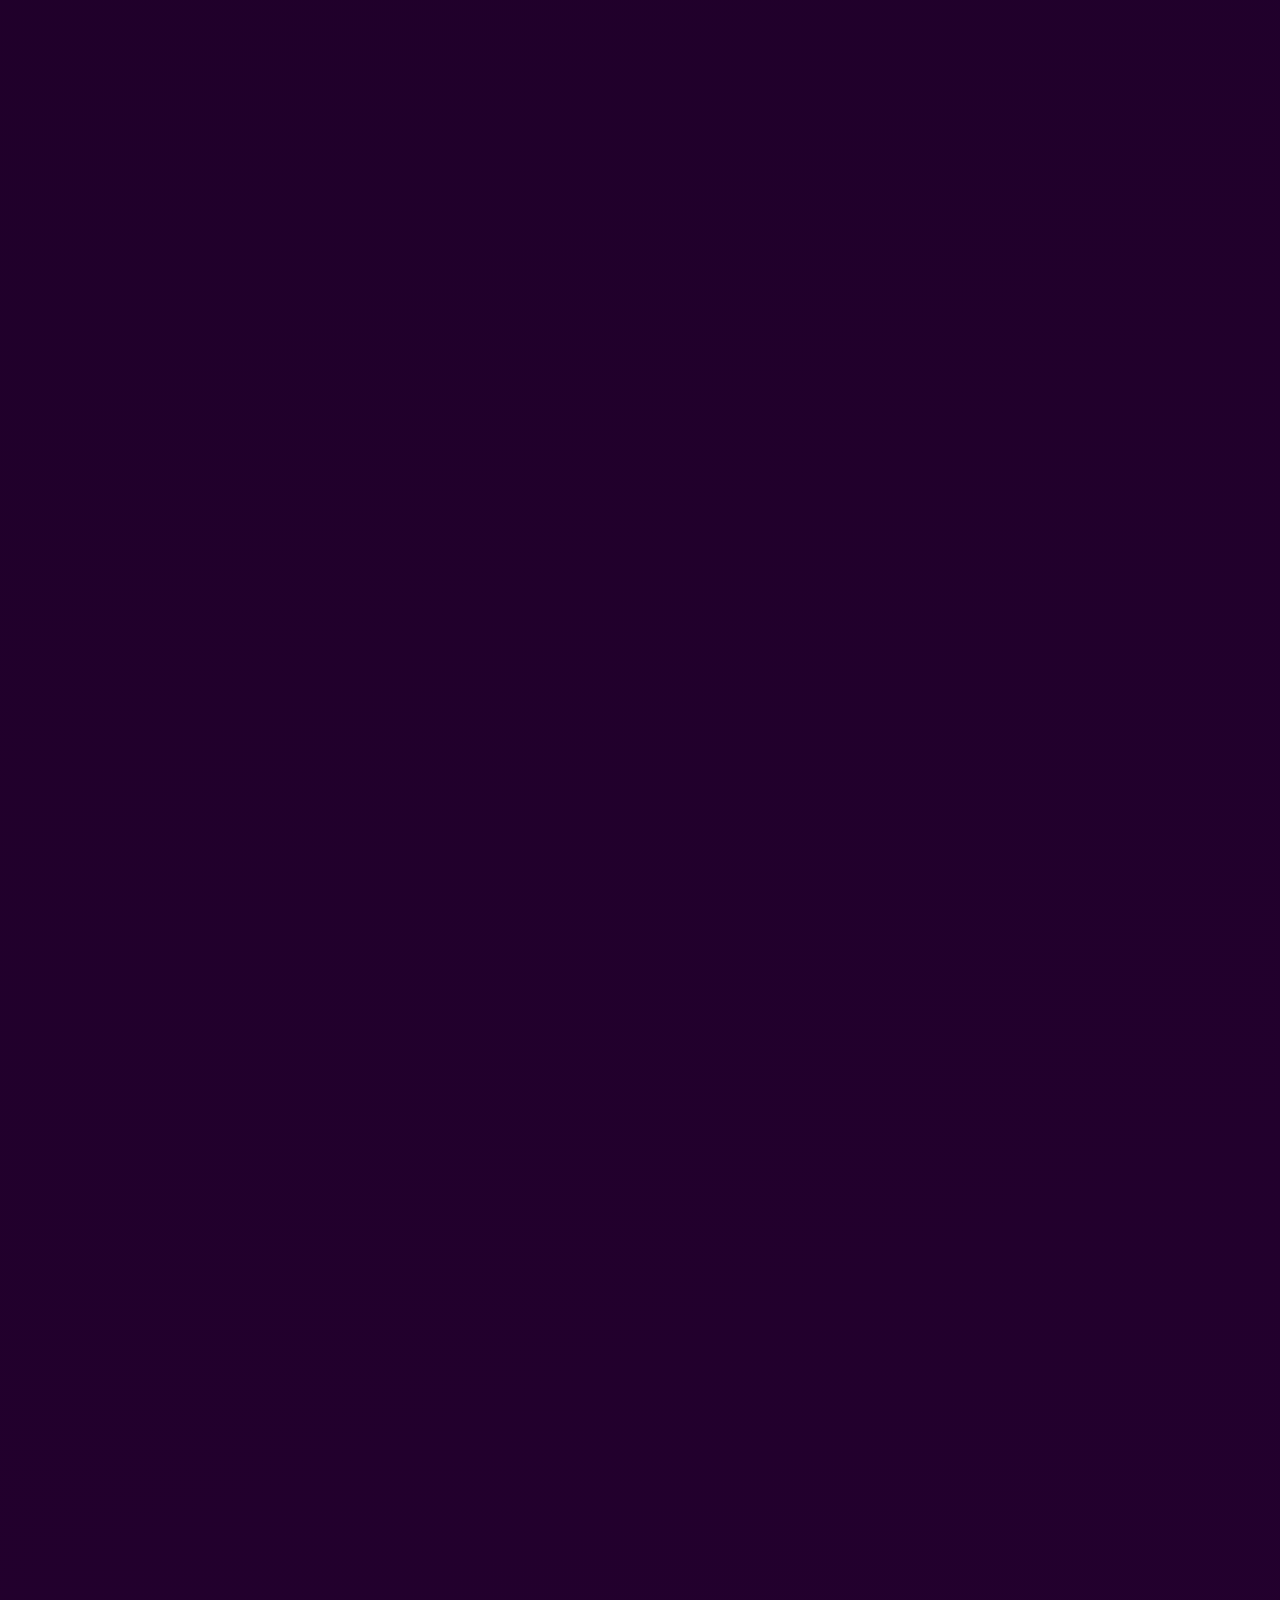
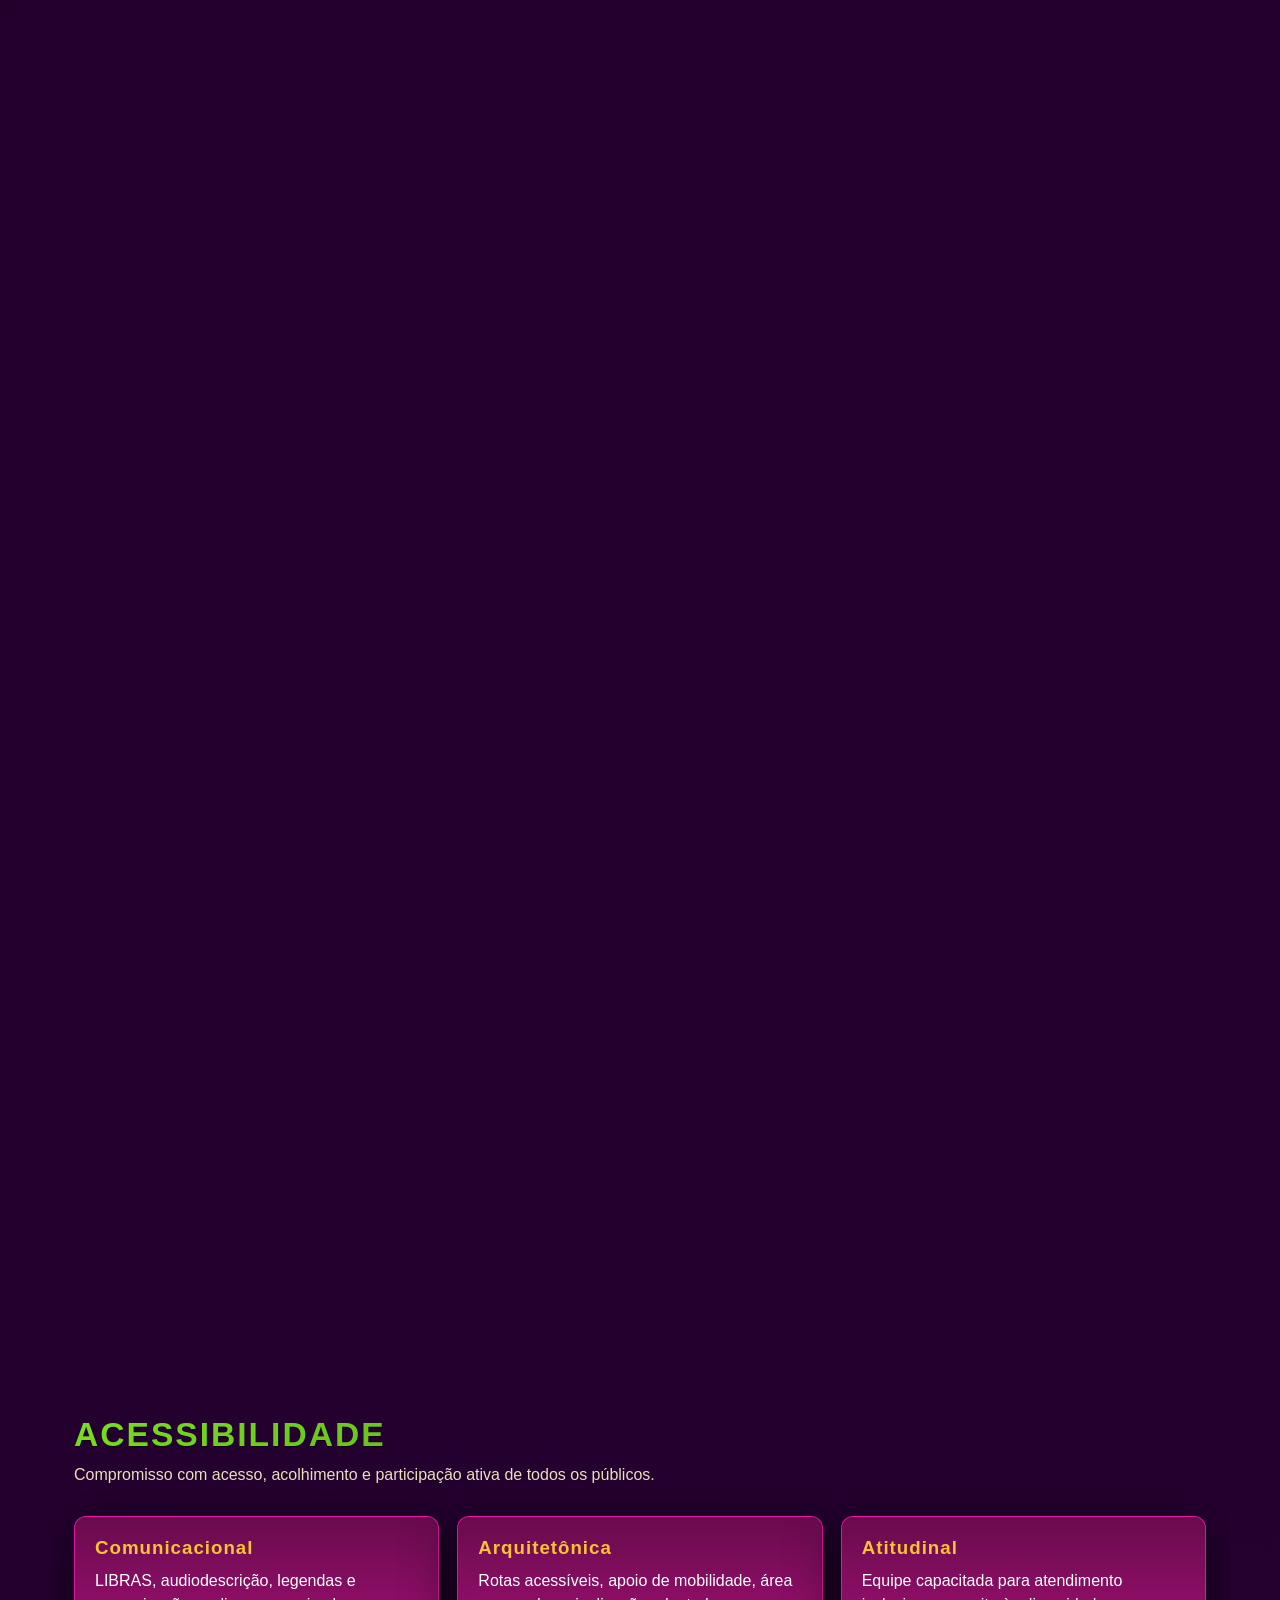
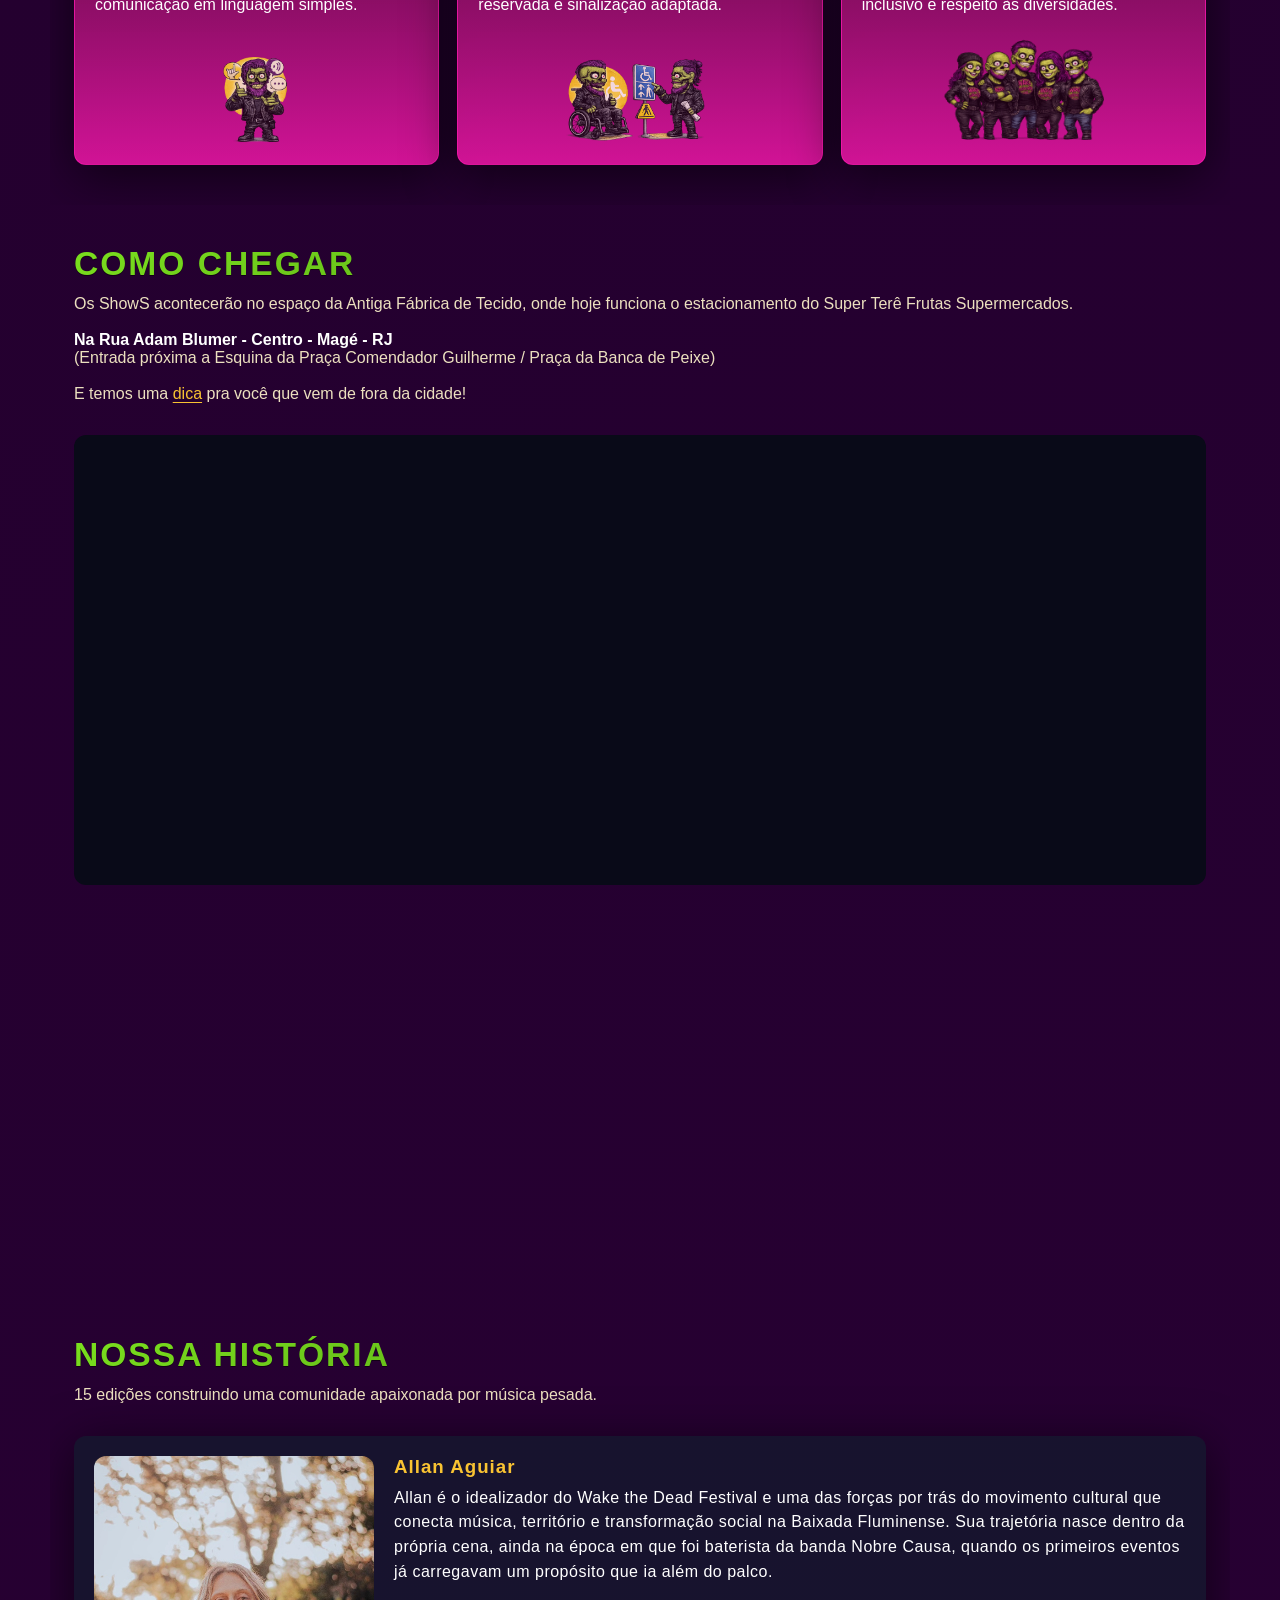
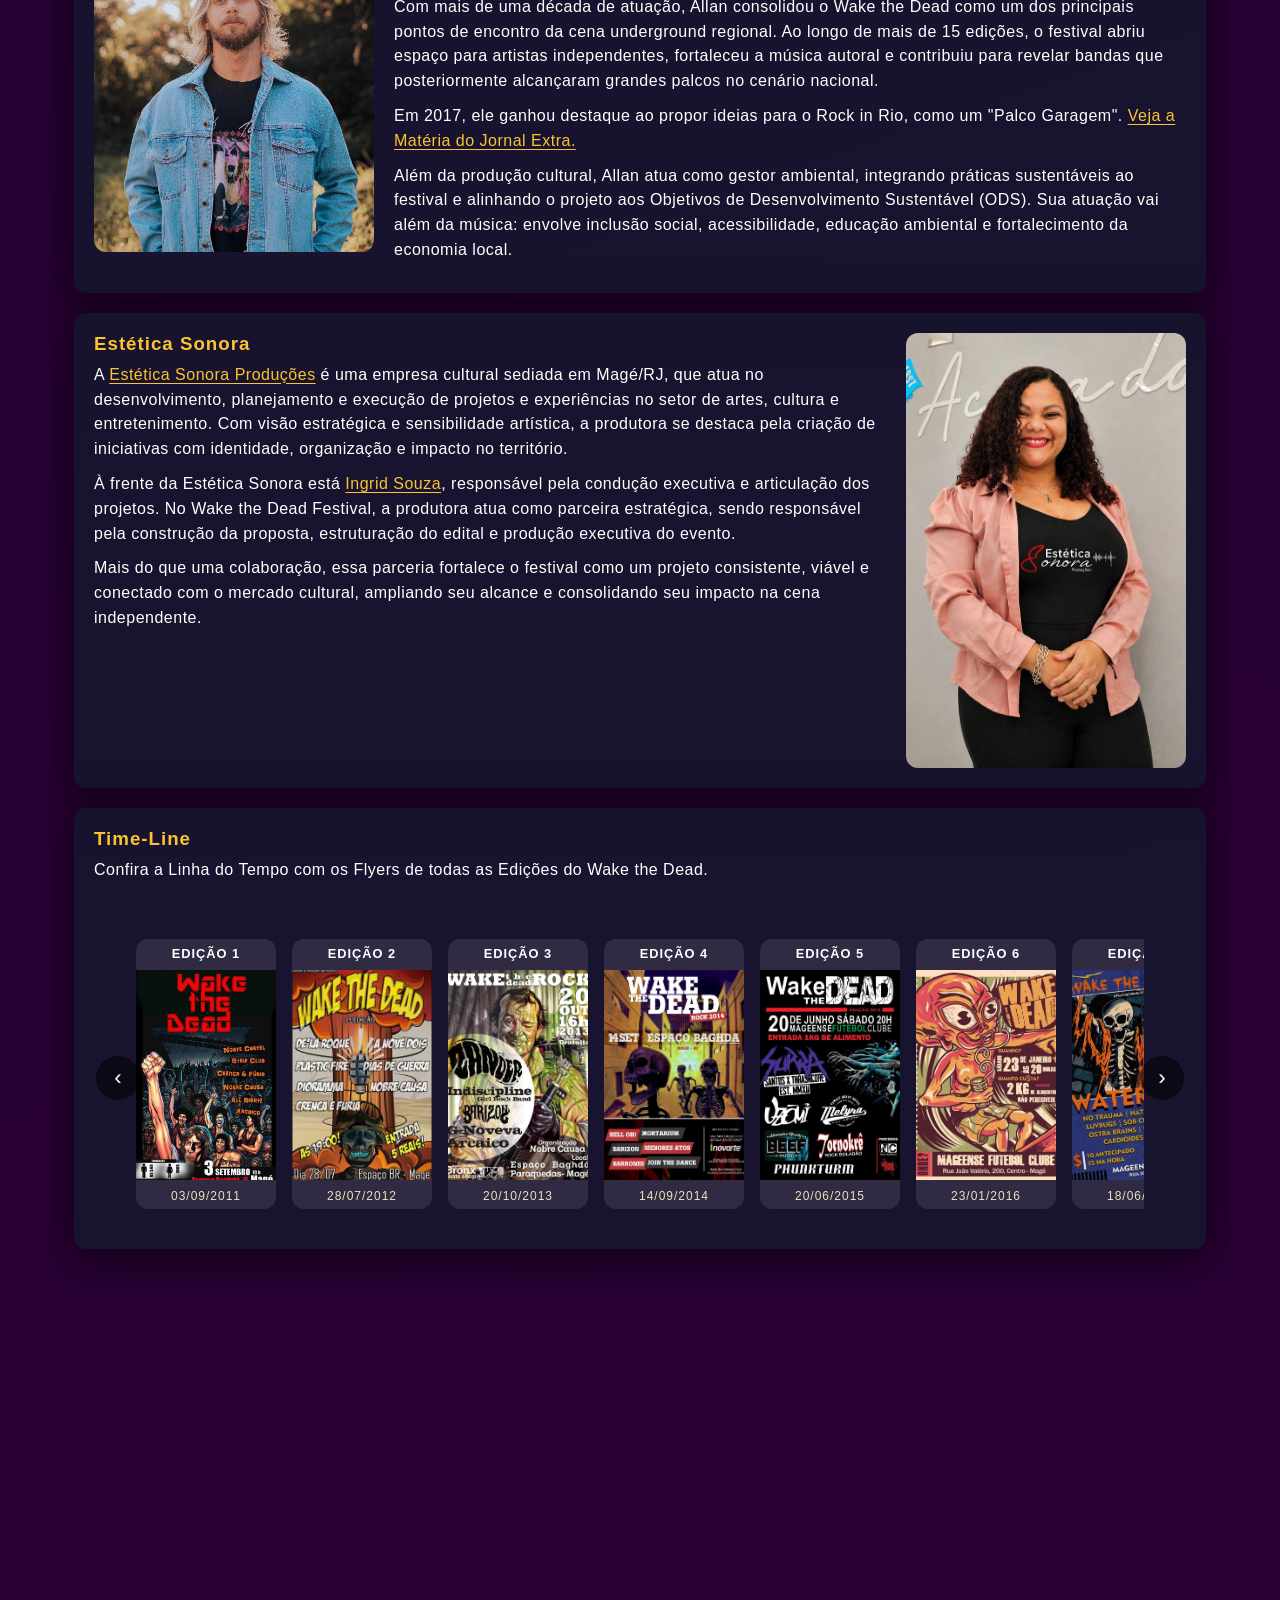
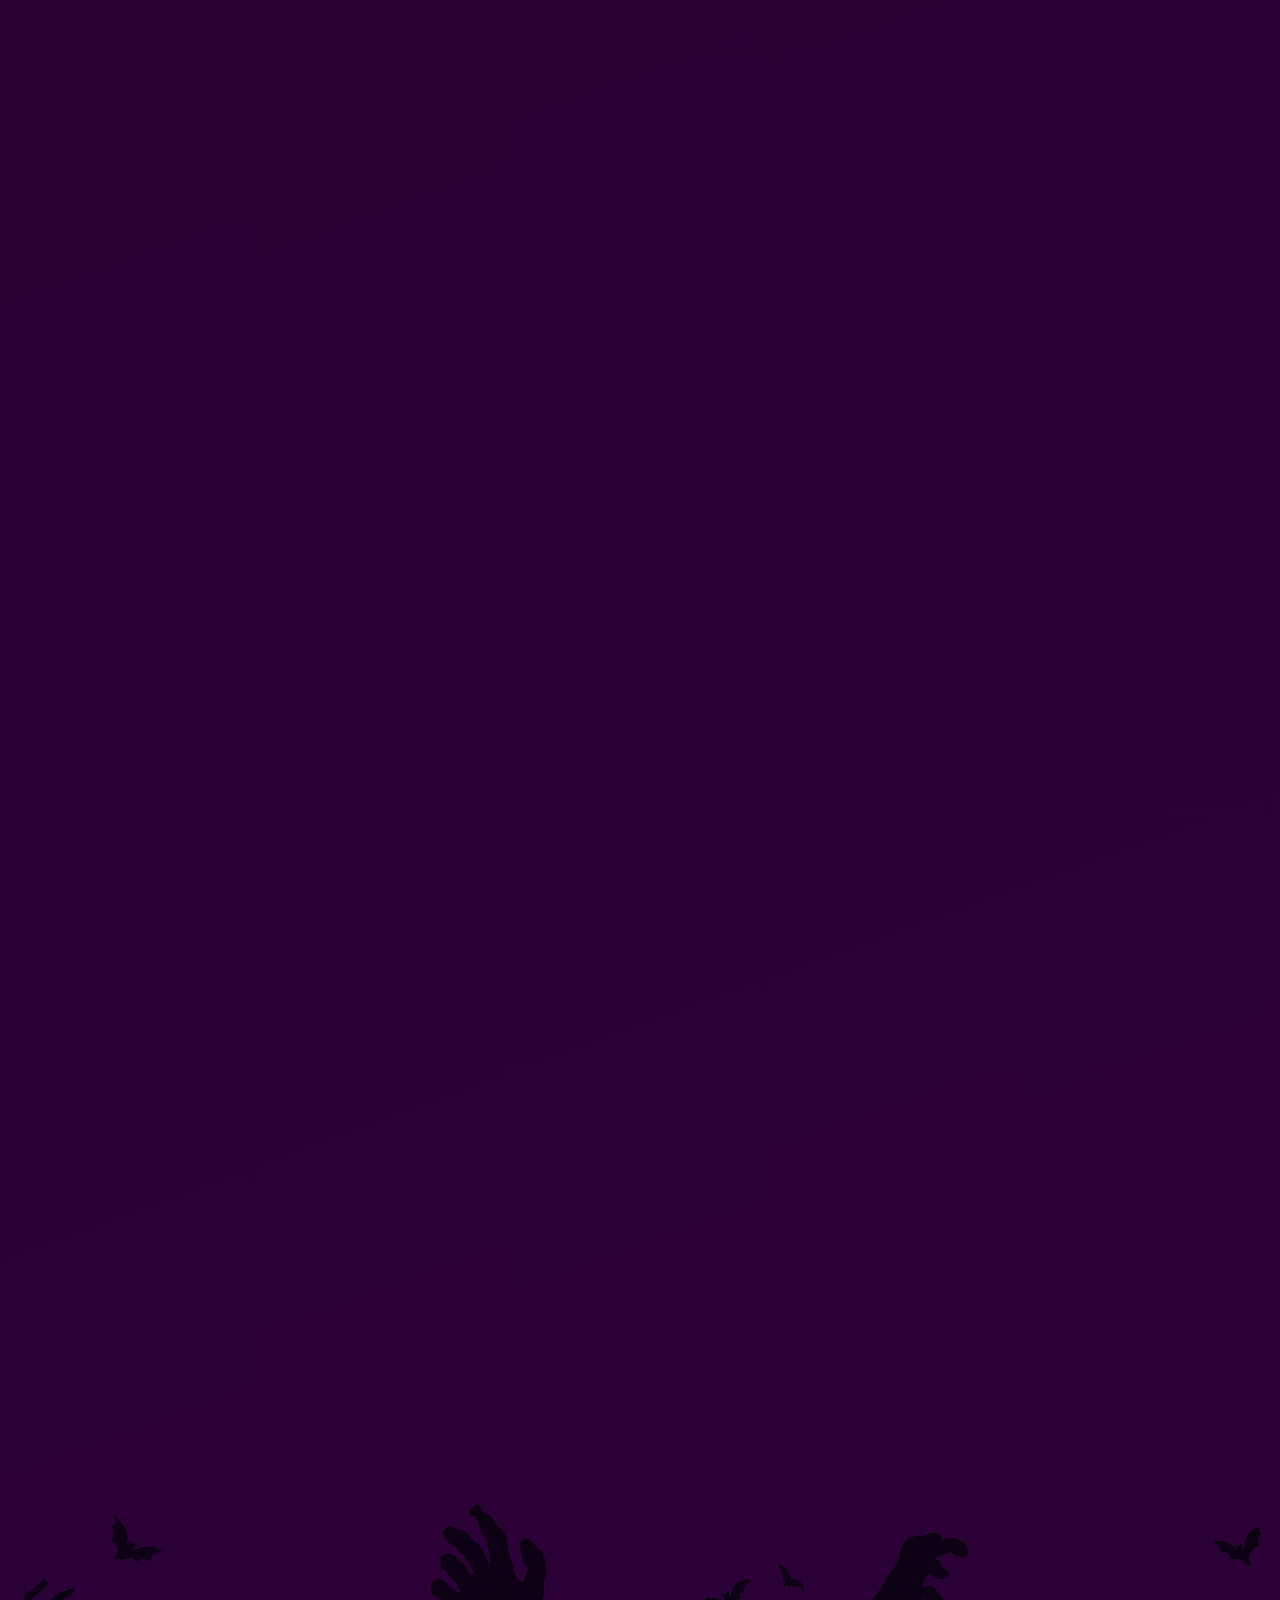
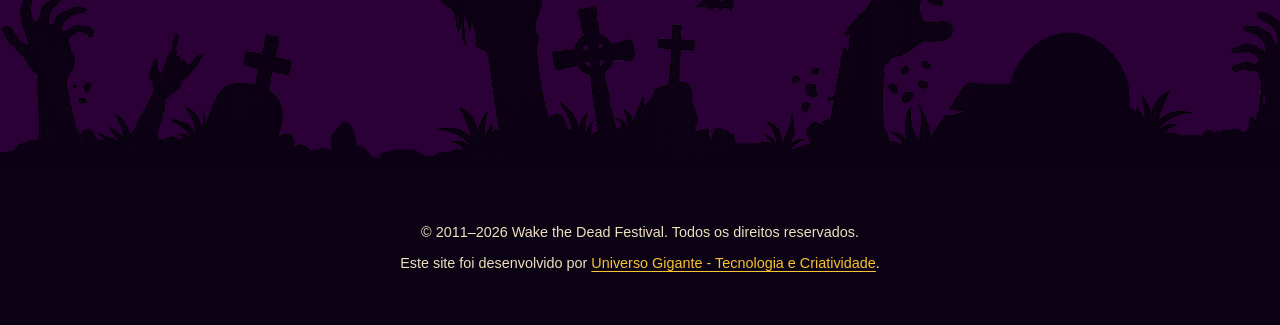
==== commit b8d536a7: "atualizando impacto" ====
--- a/index.html
+++ b/index.html
@@ -388,11 +388,11 @@
       </div>
       <div class="impact-grid">
         <article class="impact-card">
-          <strong>+ de 10.000</strong>
+          <strong>+ de 50.000</strong>
           <span>Pessoas alcançadas ao longo das edições</span>
         </article>
         <article class="impact-card">
-          <strong>+ de 80 horas</strong>
+          <strong>+ de 200 horas</strong>
           <span>De programação artística e formativa acumulada</span>
         </article>
         <article class="impact-card">
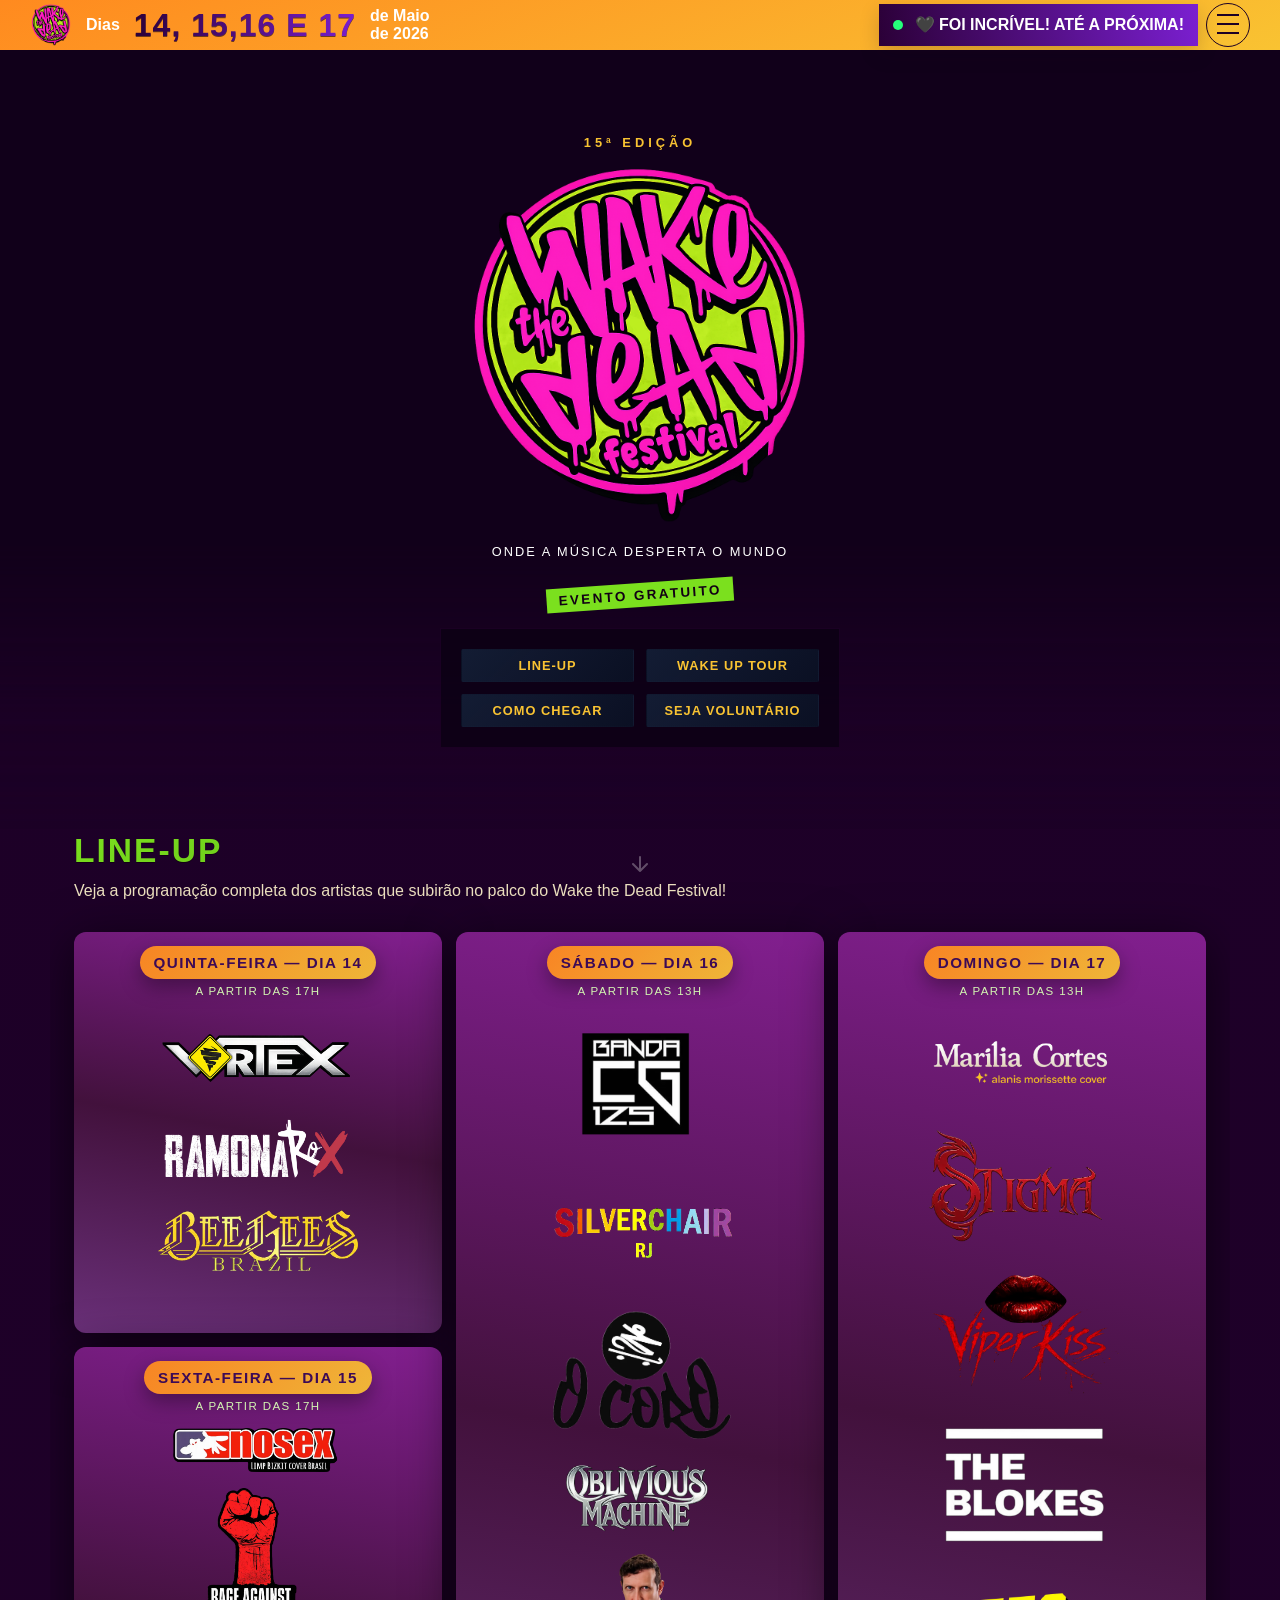
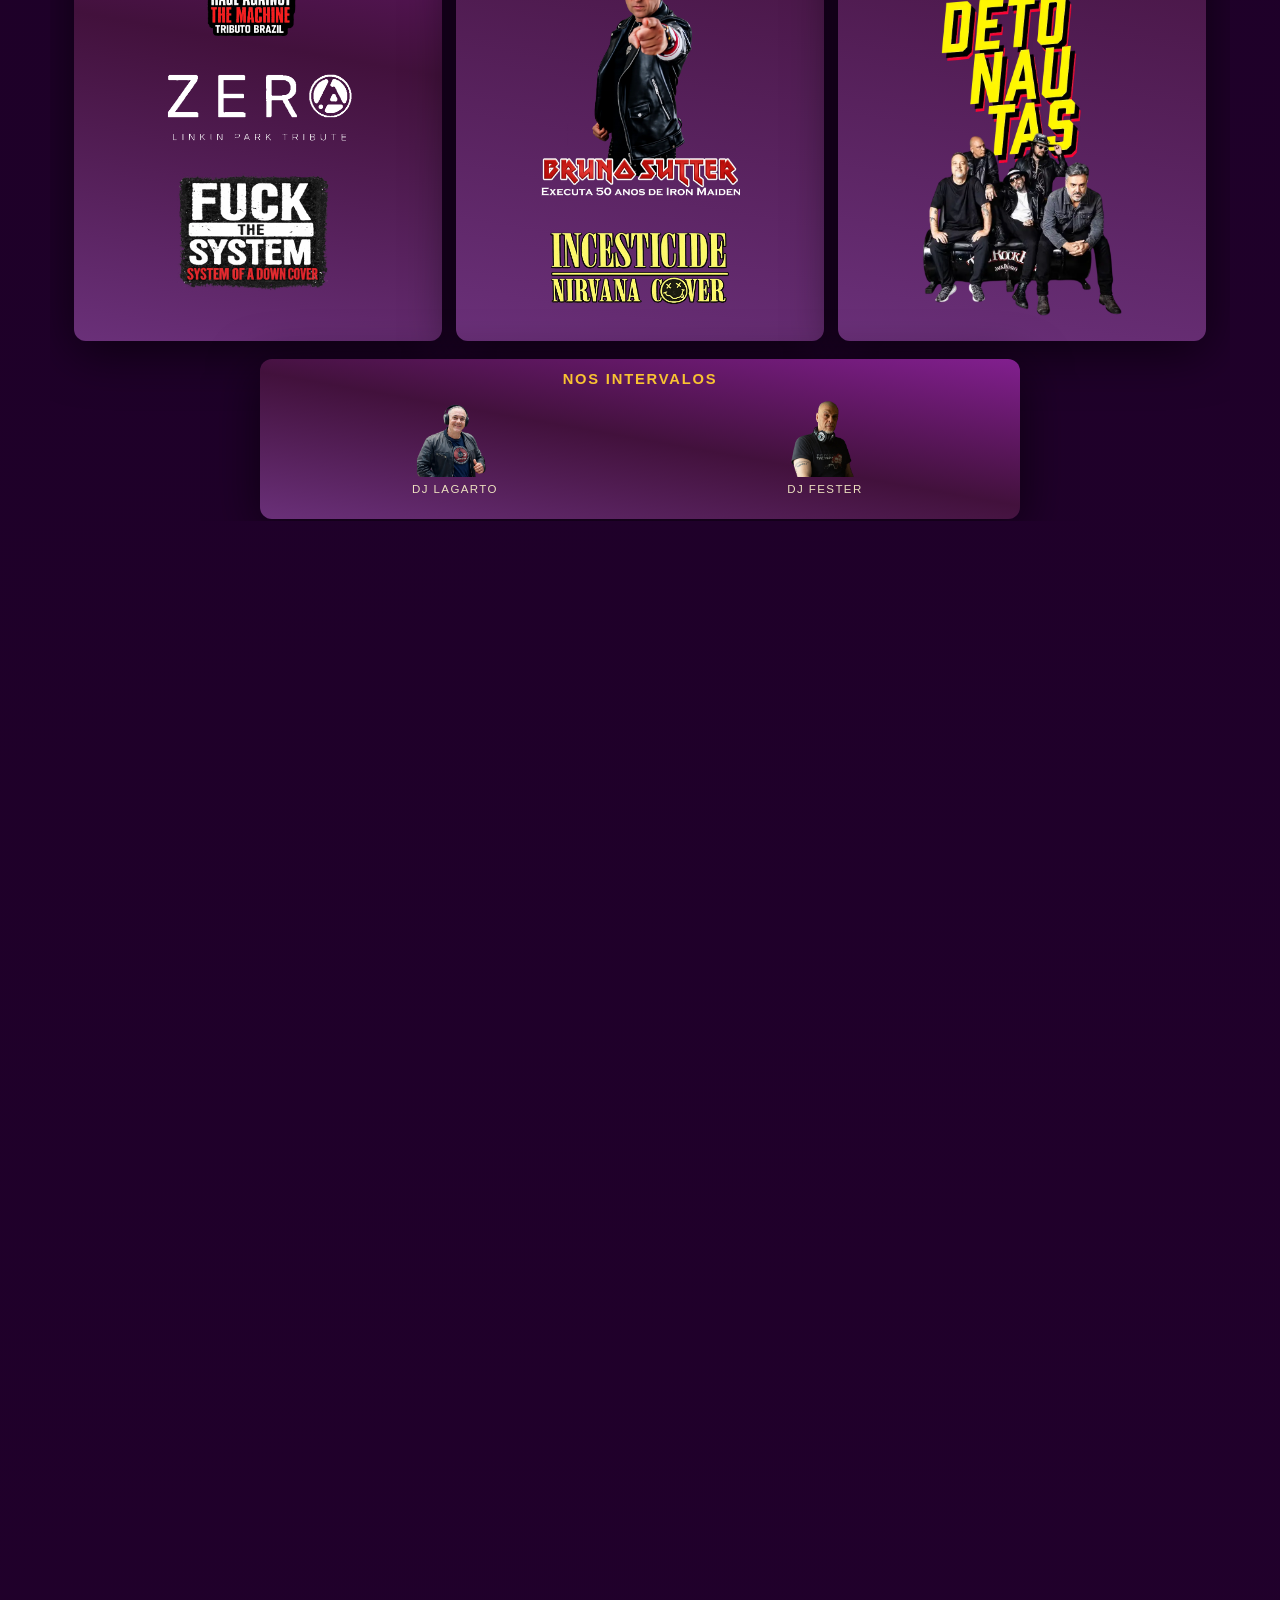
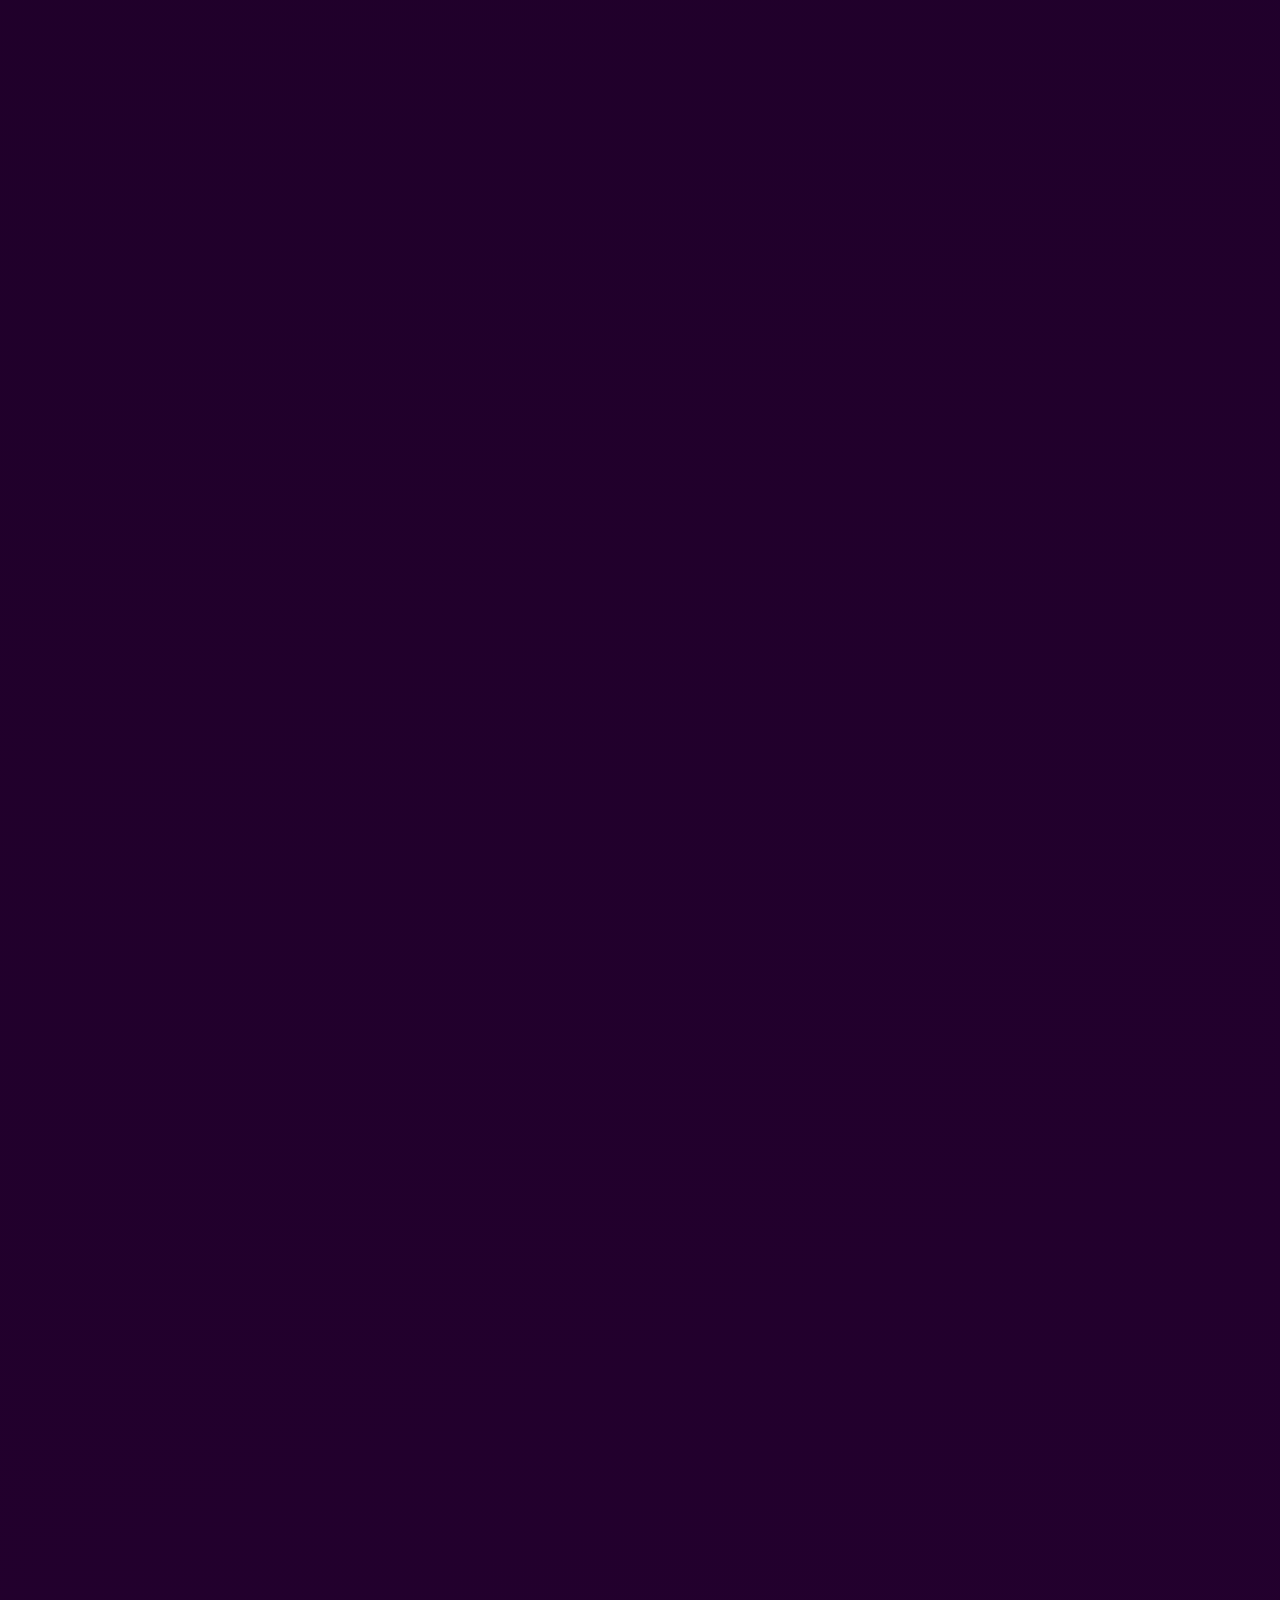
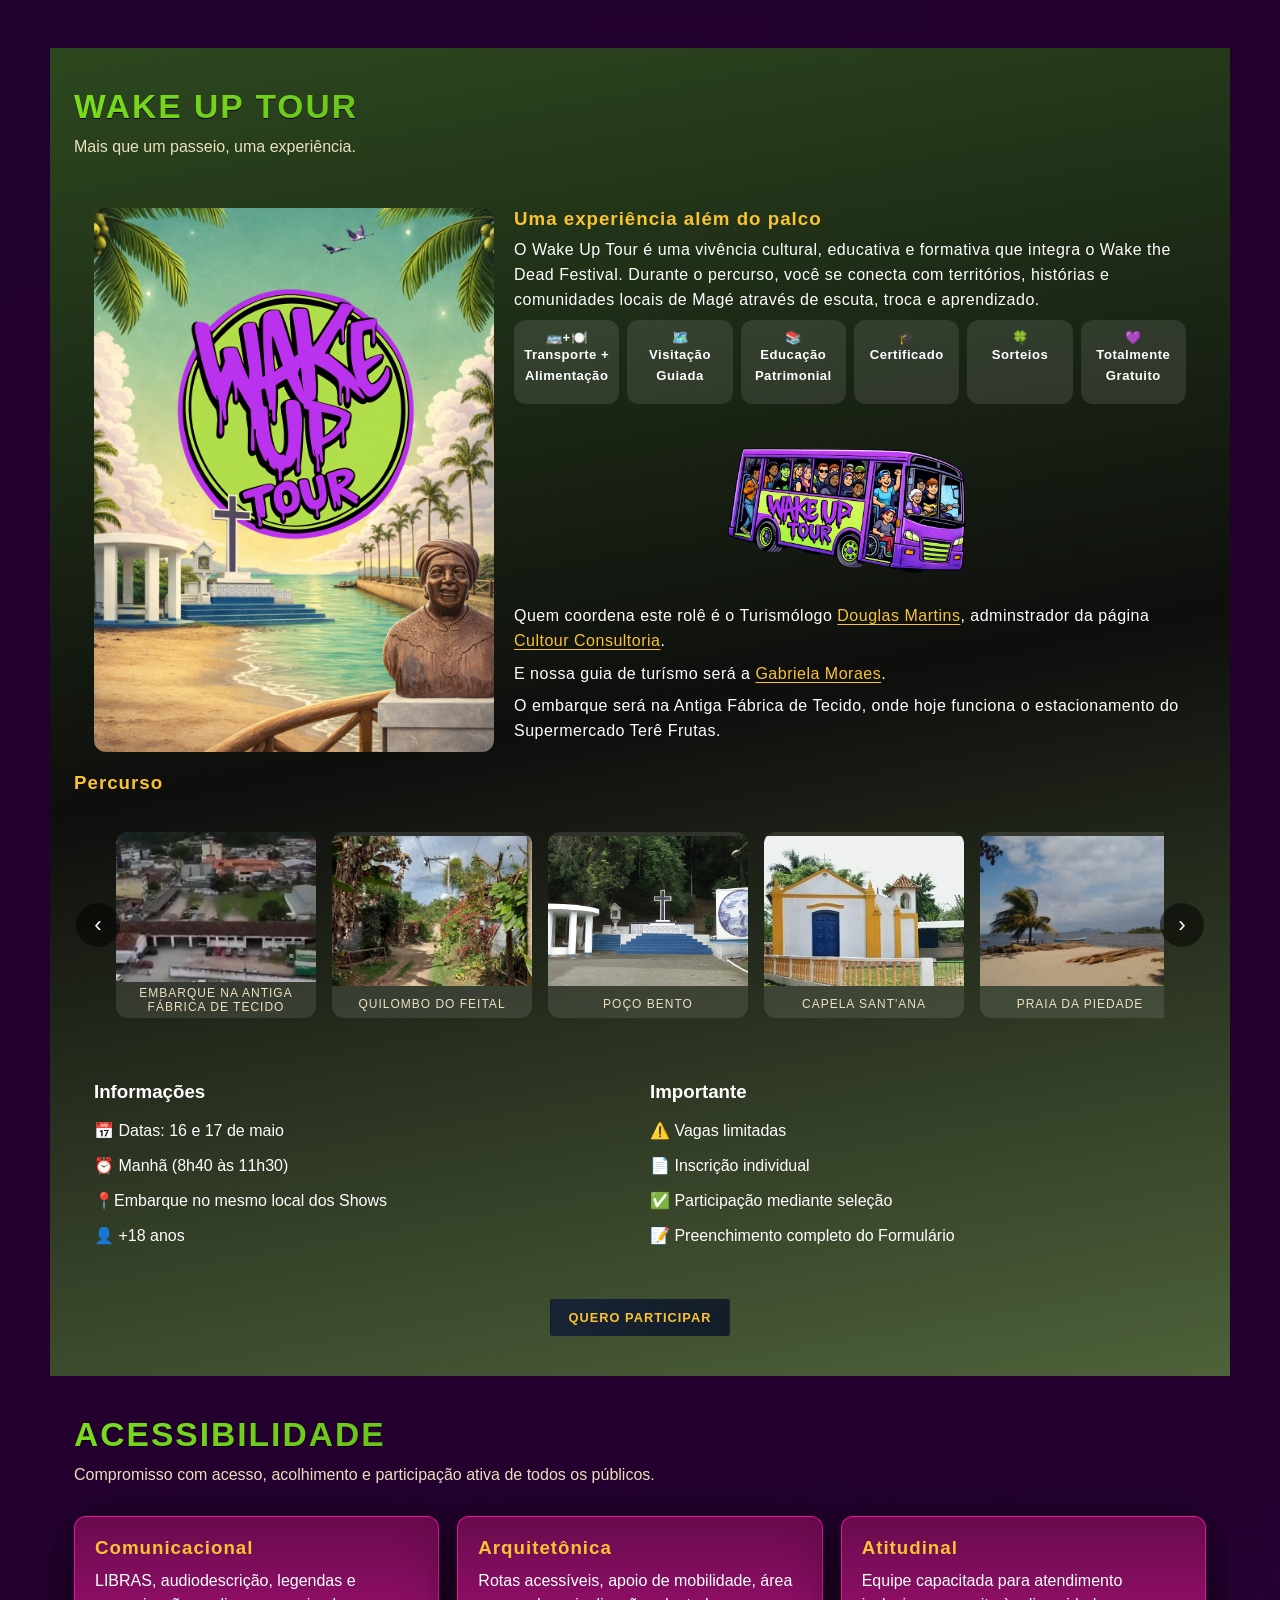
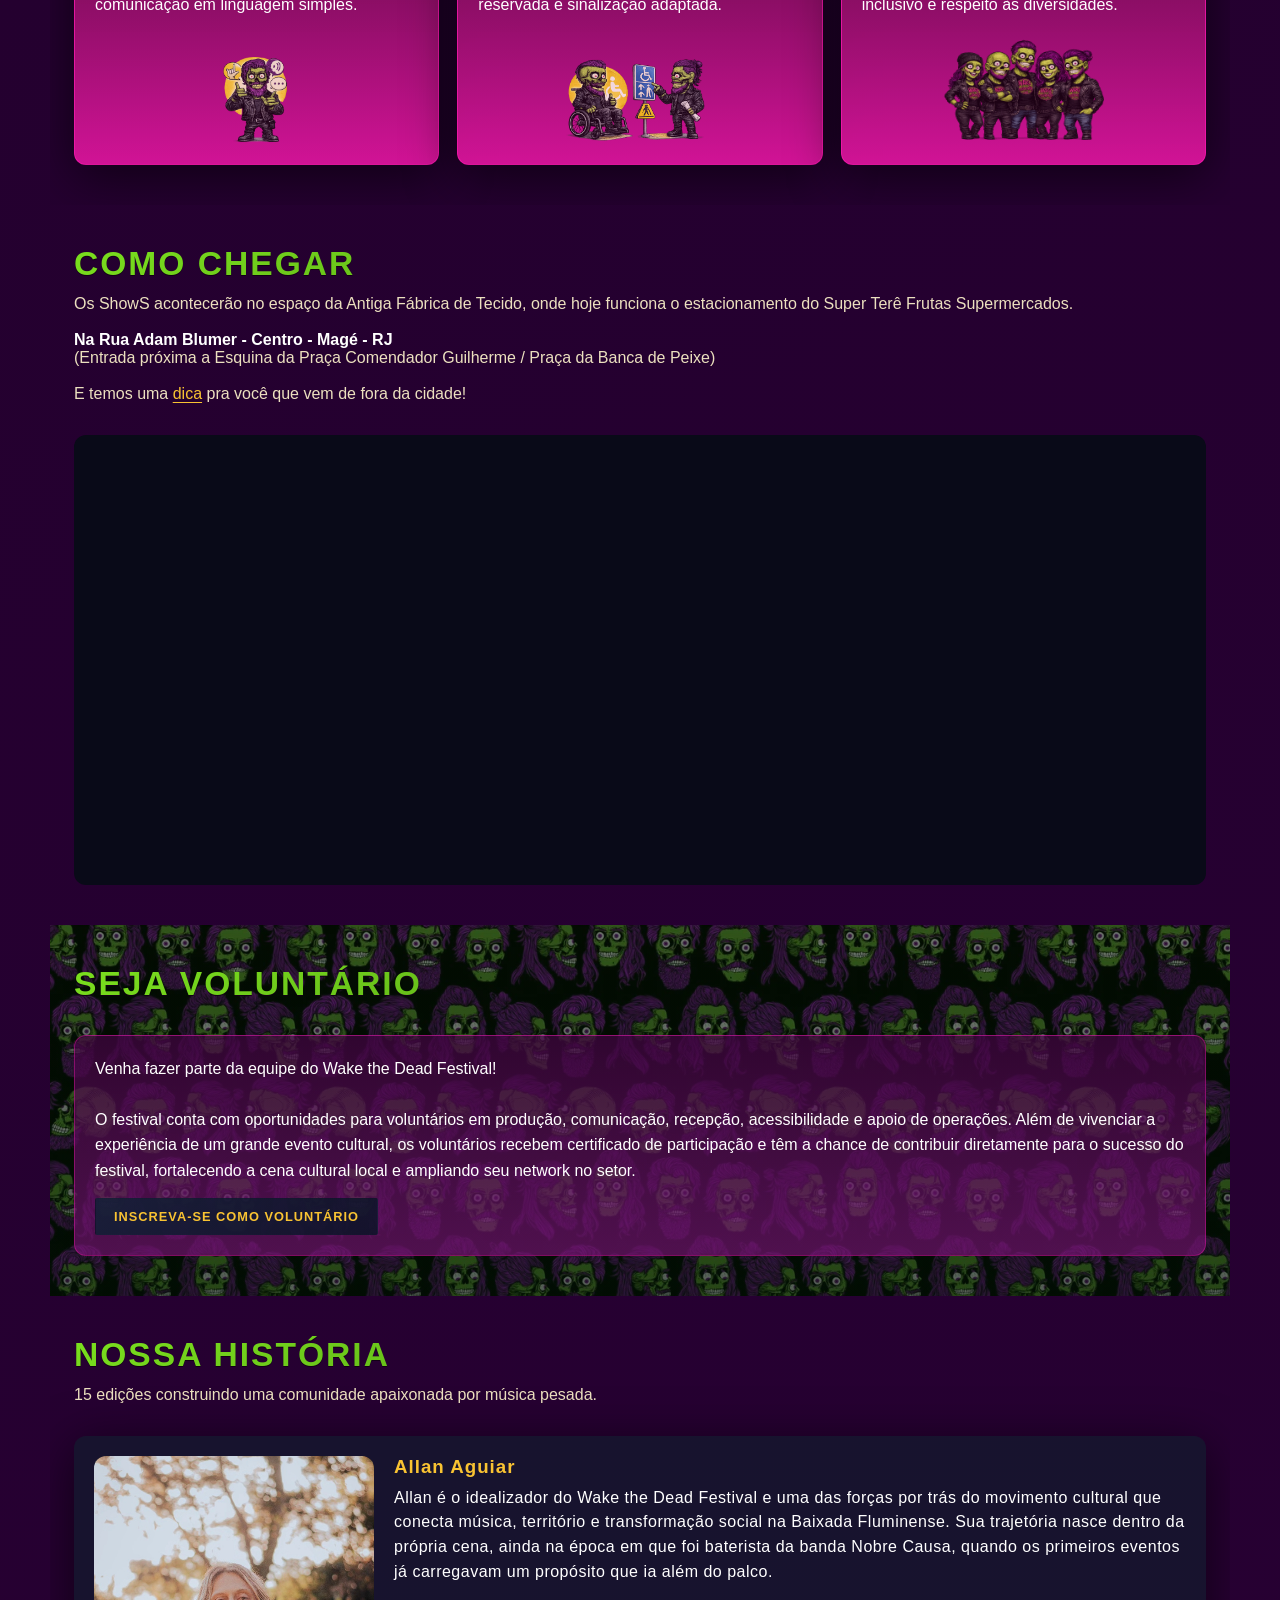
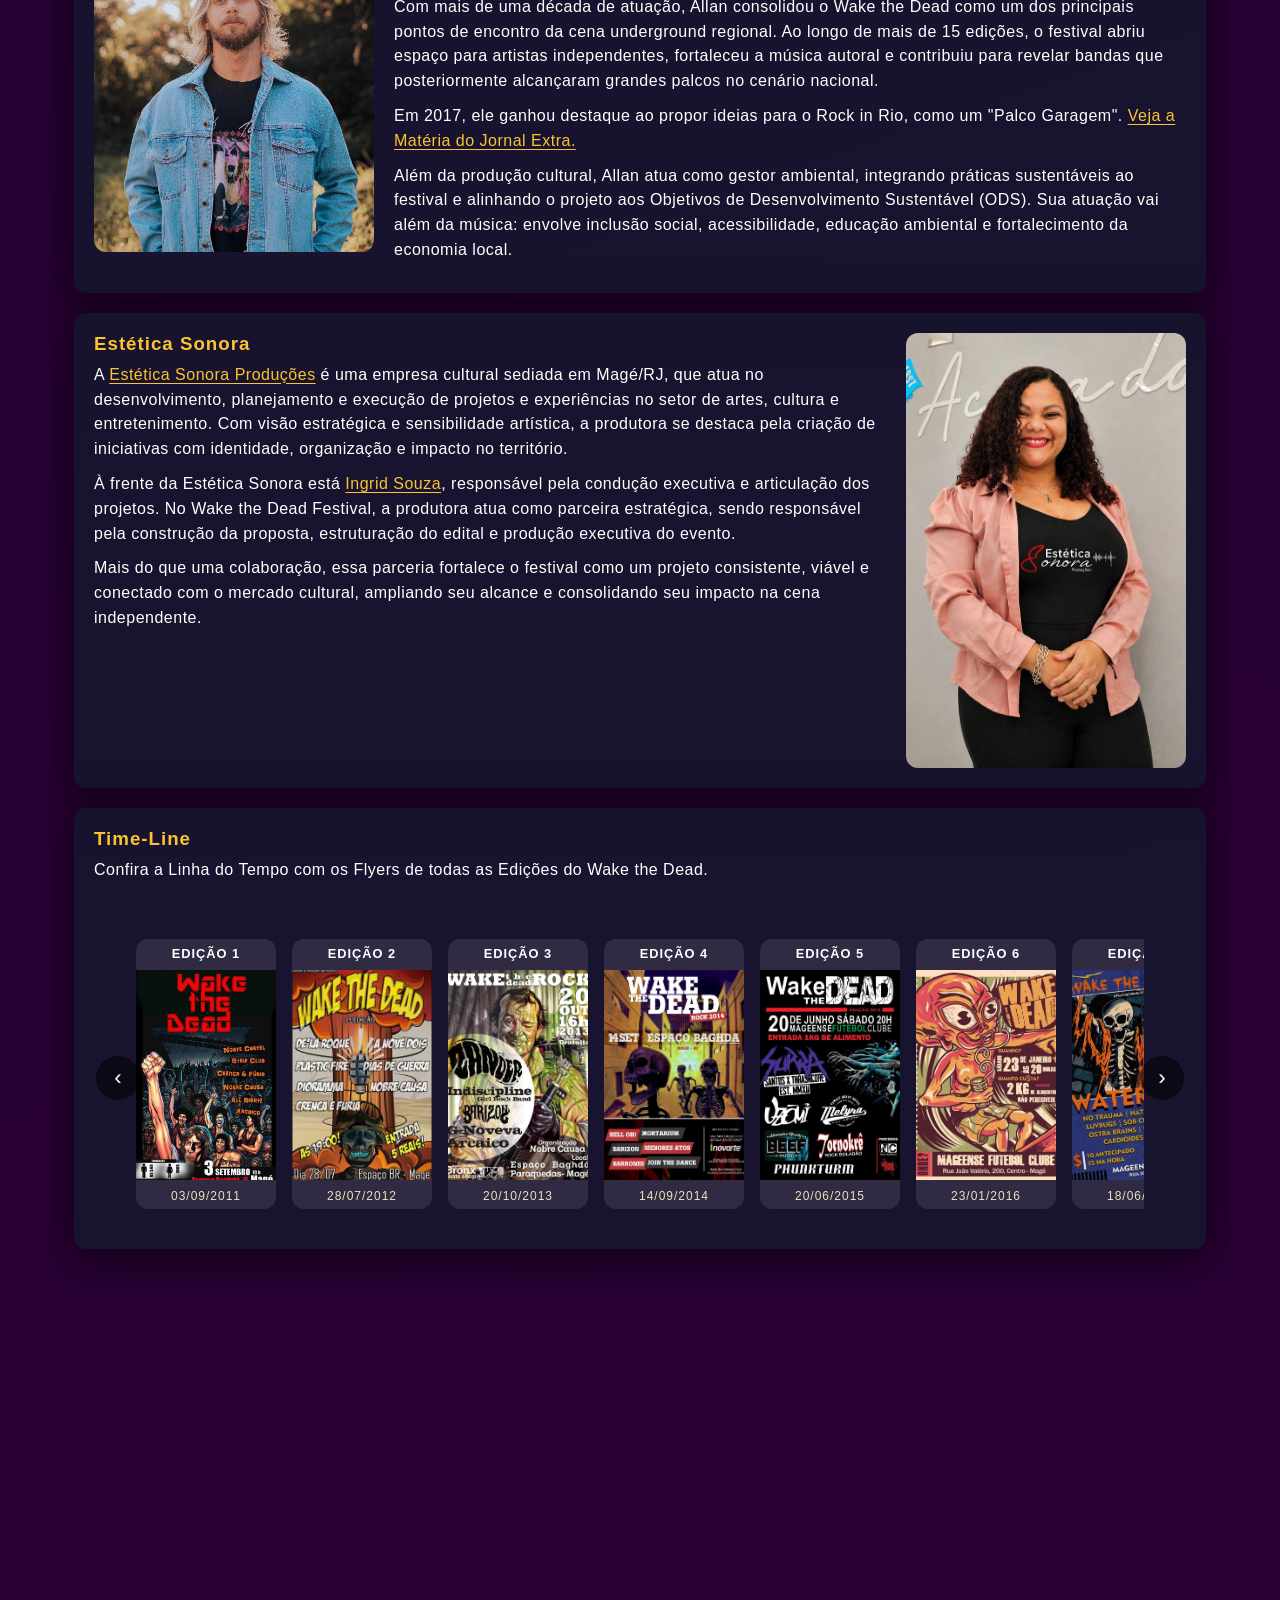
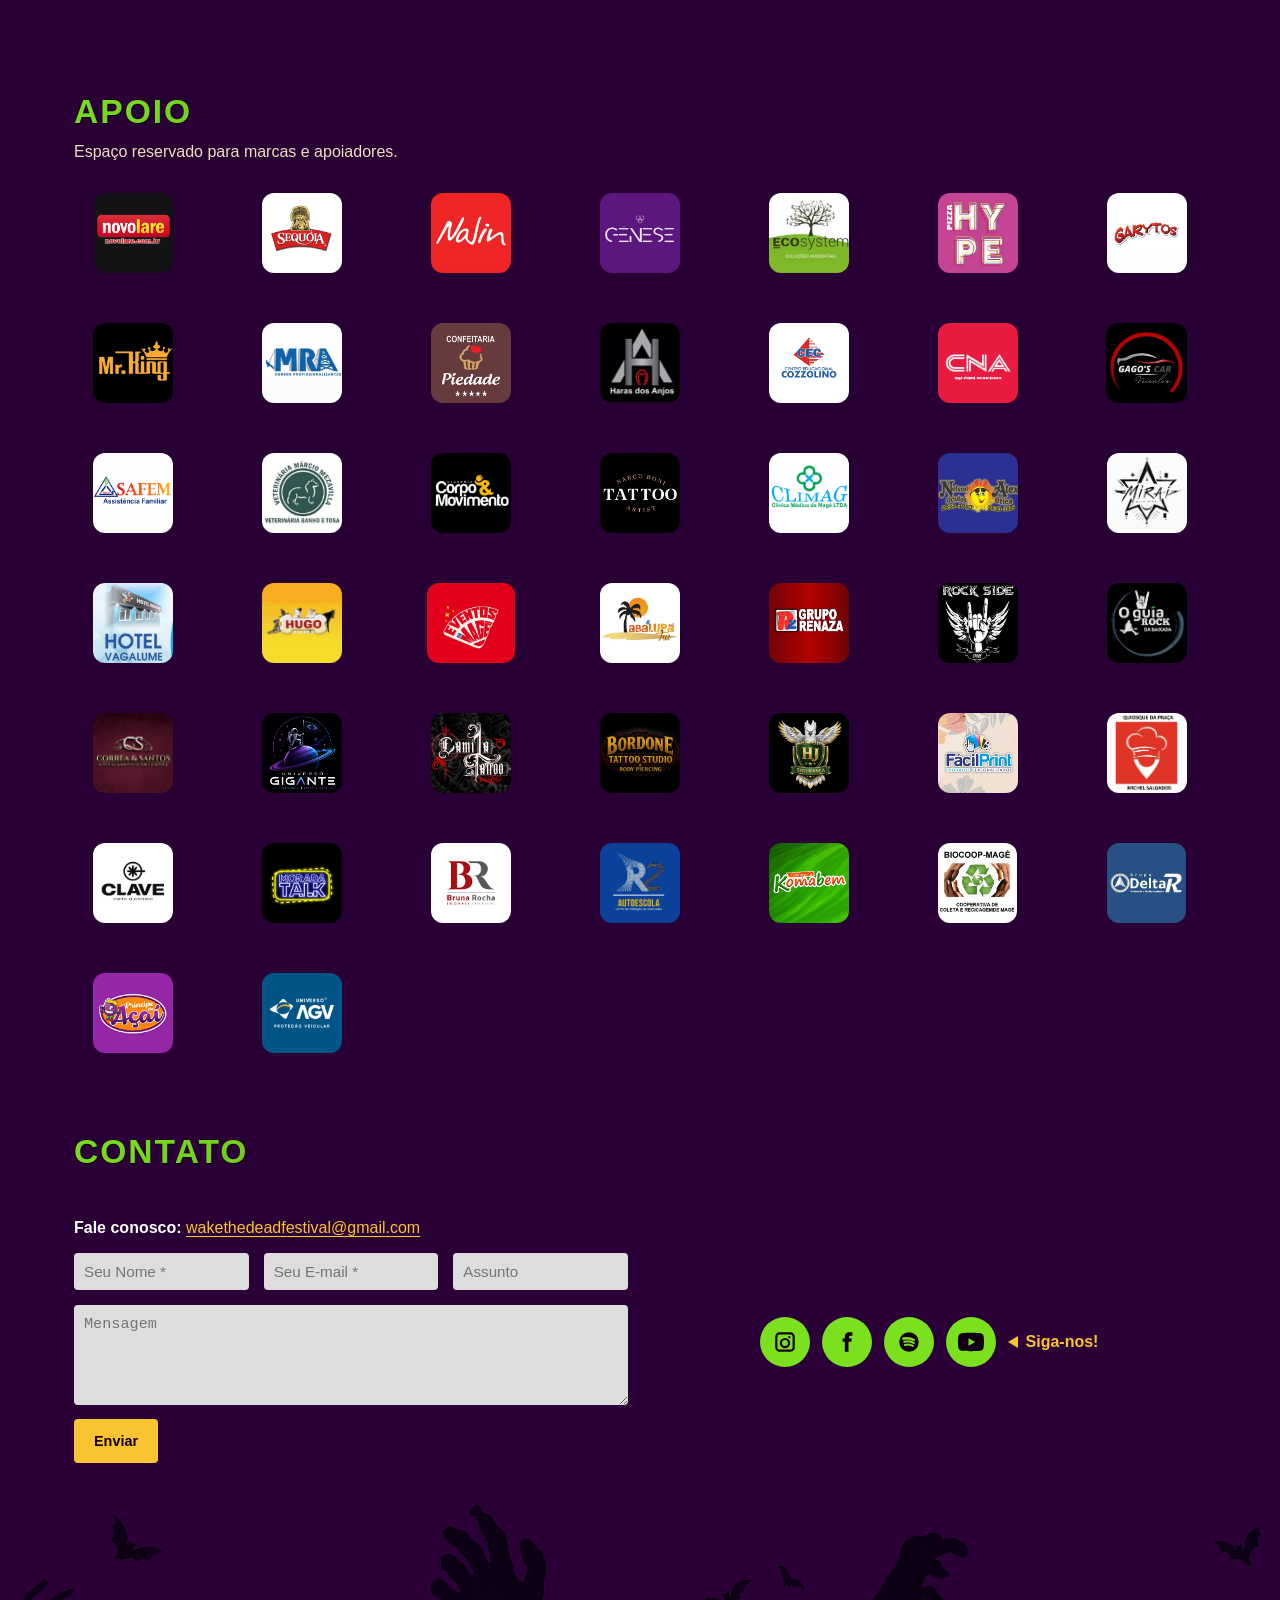
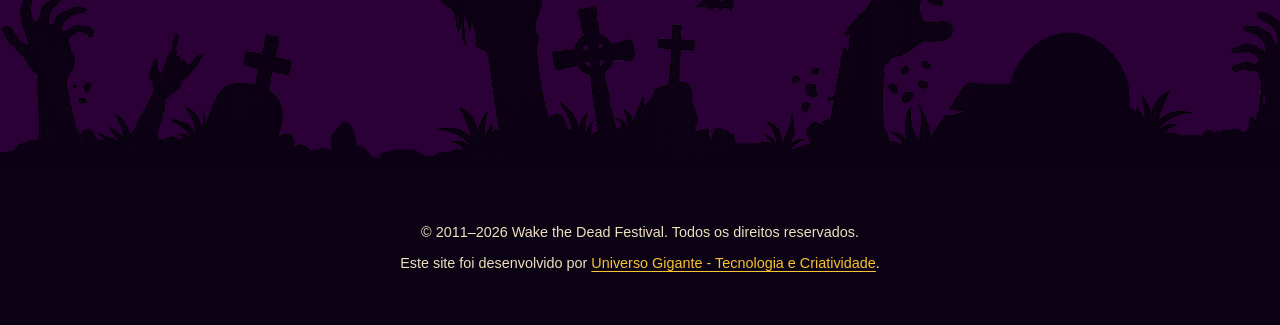
==== commit dc0921dd: "Update index.html" ====
--- a/index.html
+++ b/index.html
@@ -400,7 +400,7 @@
           <span>Em alimentos entregues a instituições sociais da região</span>
         </article>
         <article class="impact-card">
-          <strong>Em 14 Edições + 2 Especiais</strong>
+          <strong>Em 15 Edições + 2 Especiais</strong>
           <span>Consolidando o festival na Baixada Fluminense</span>
         </article>
       </div>
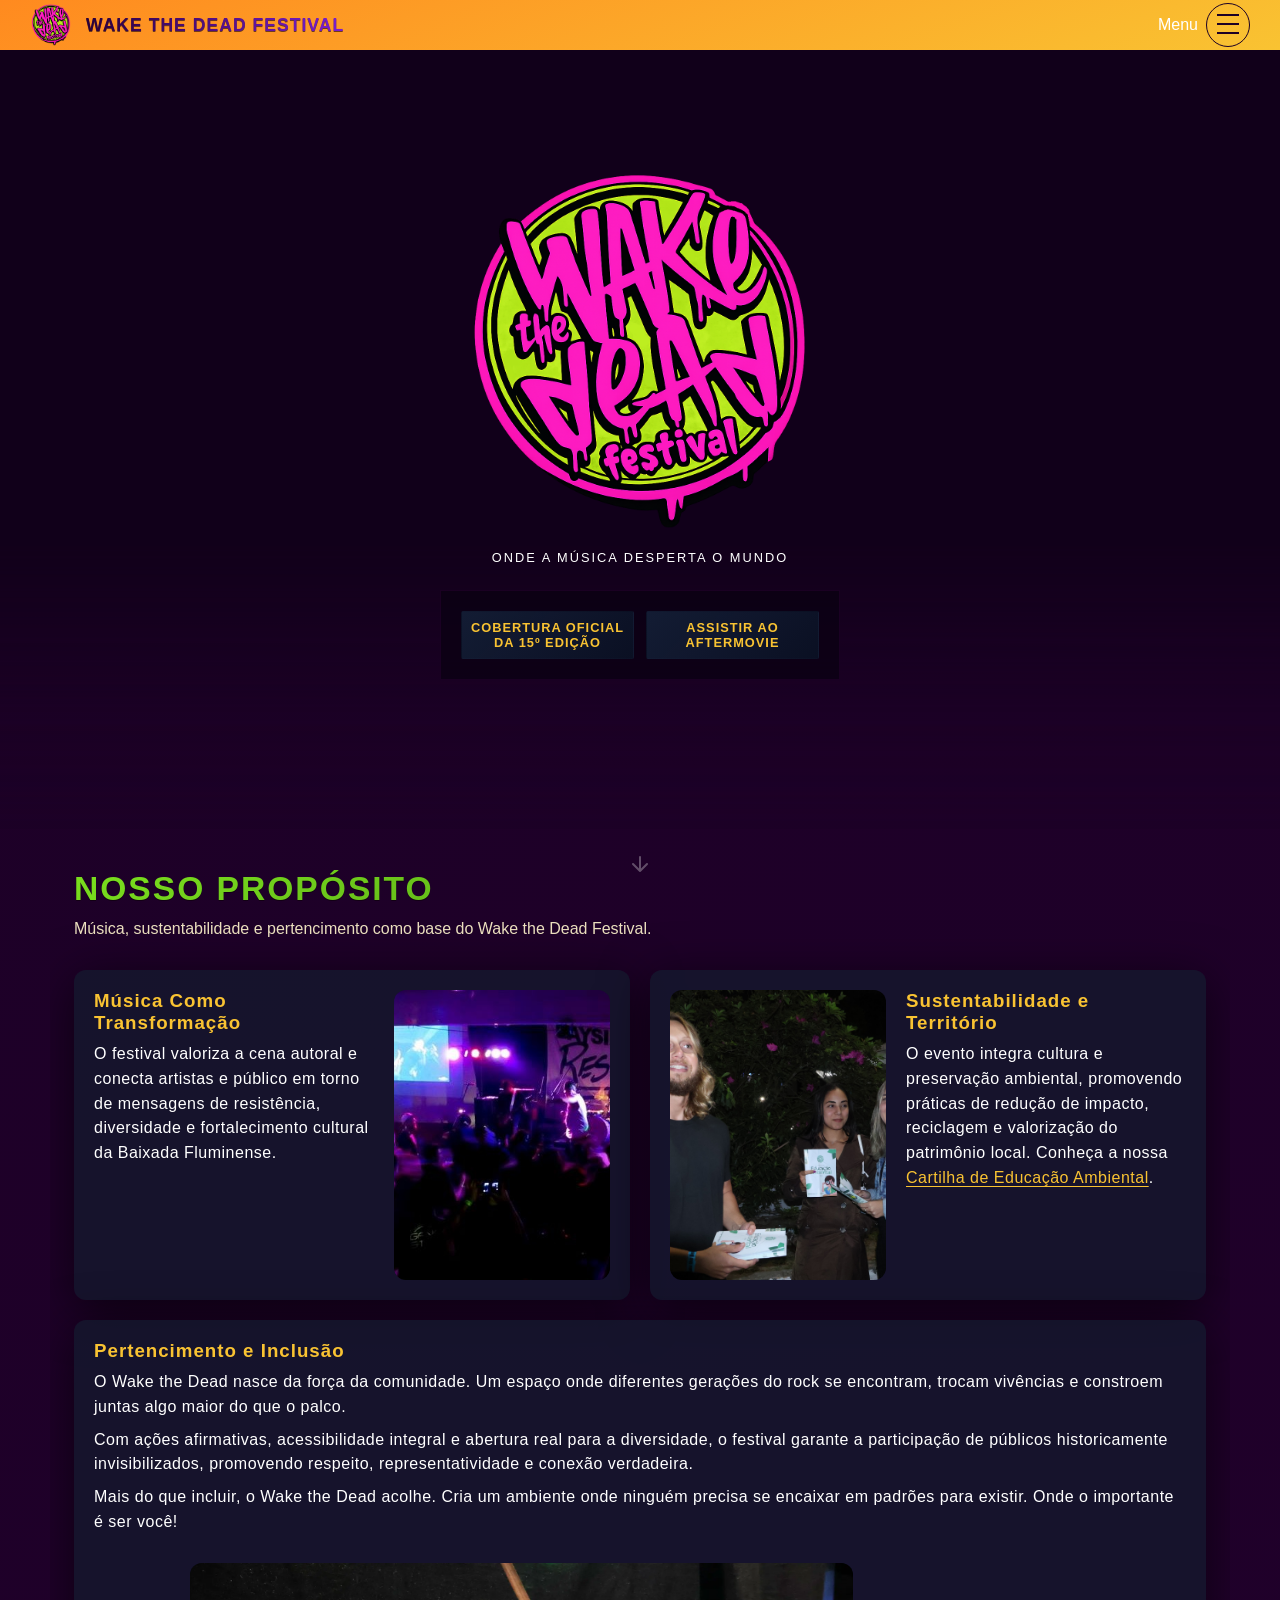
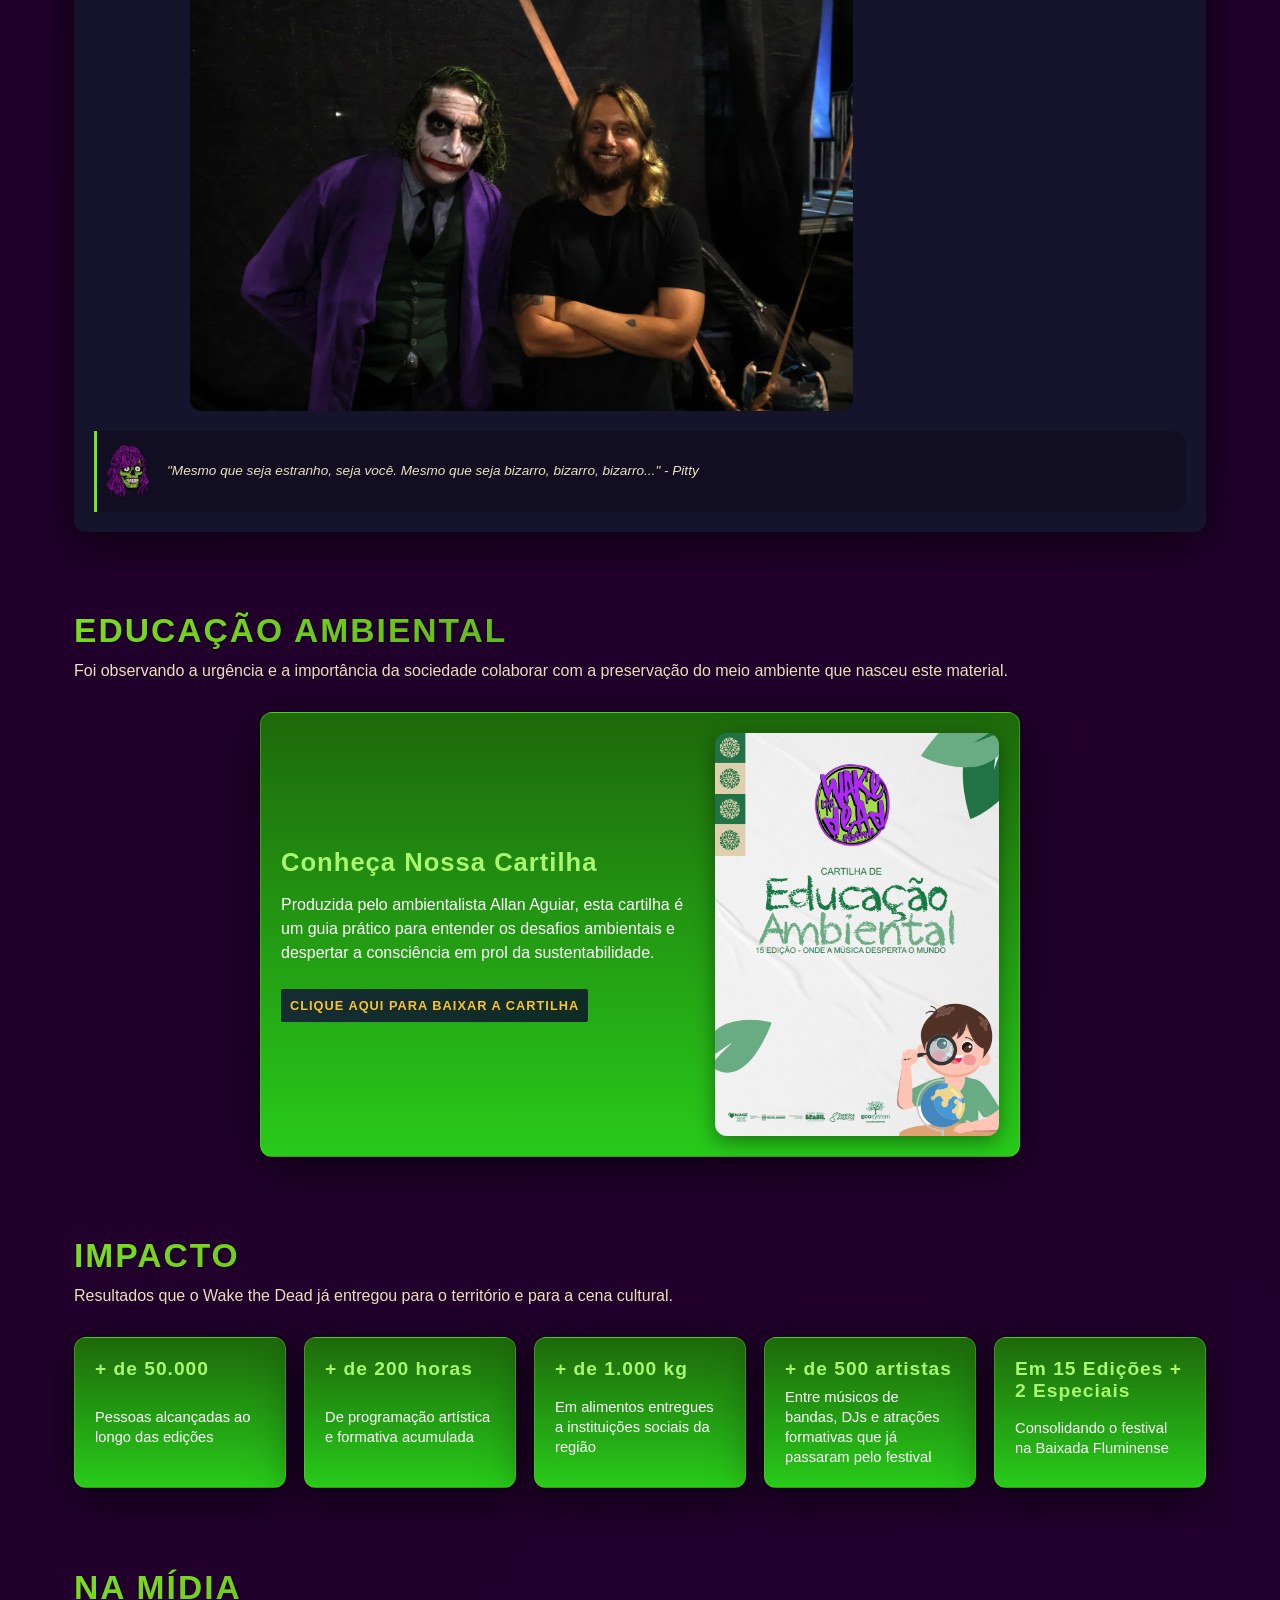
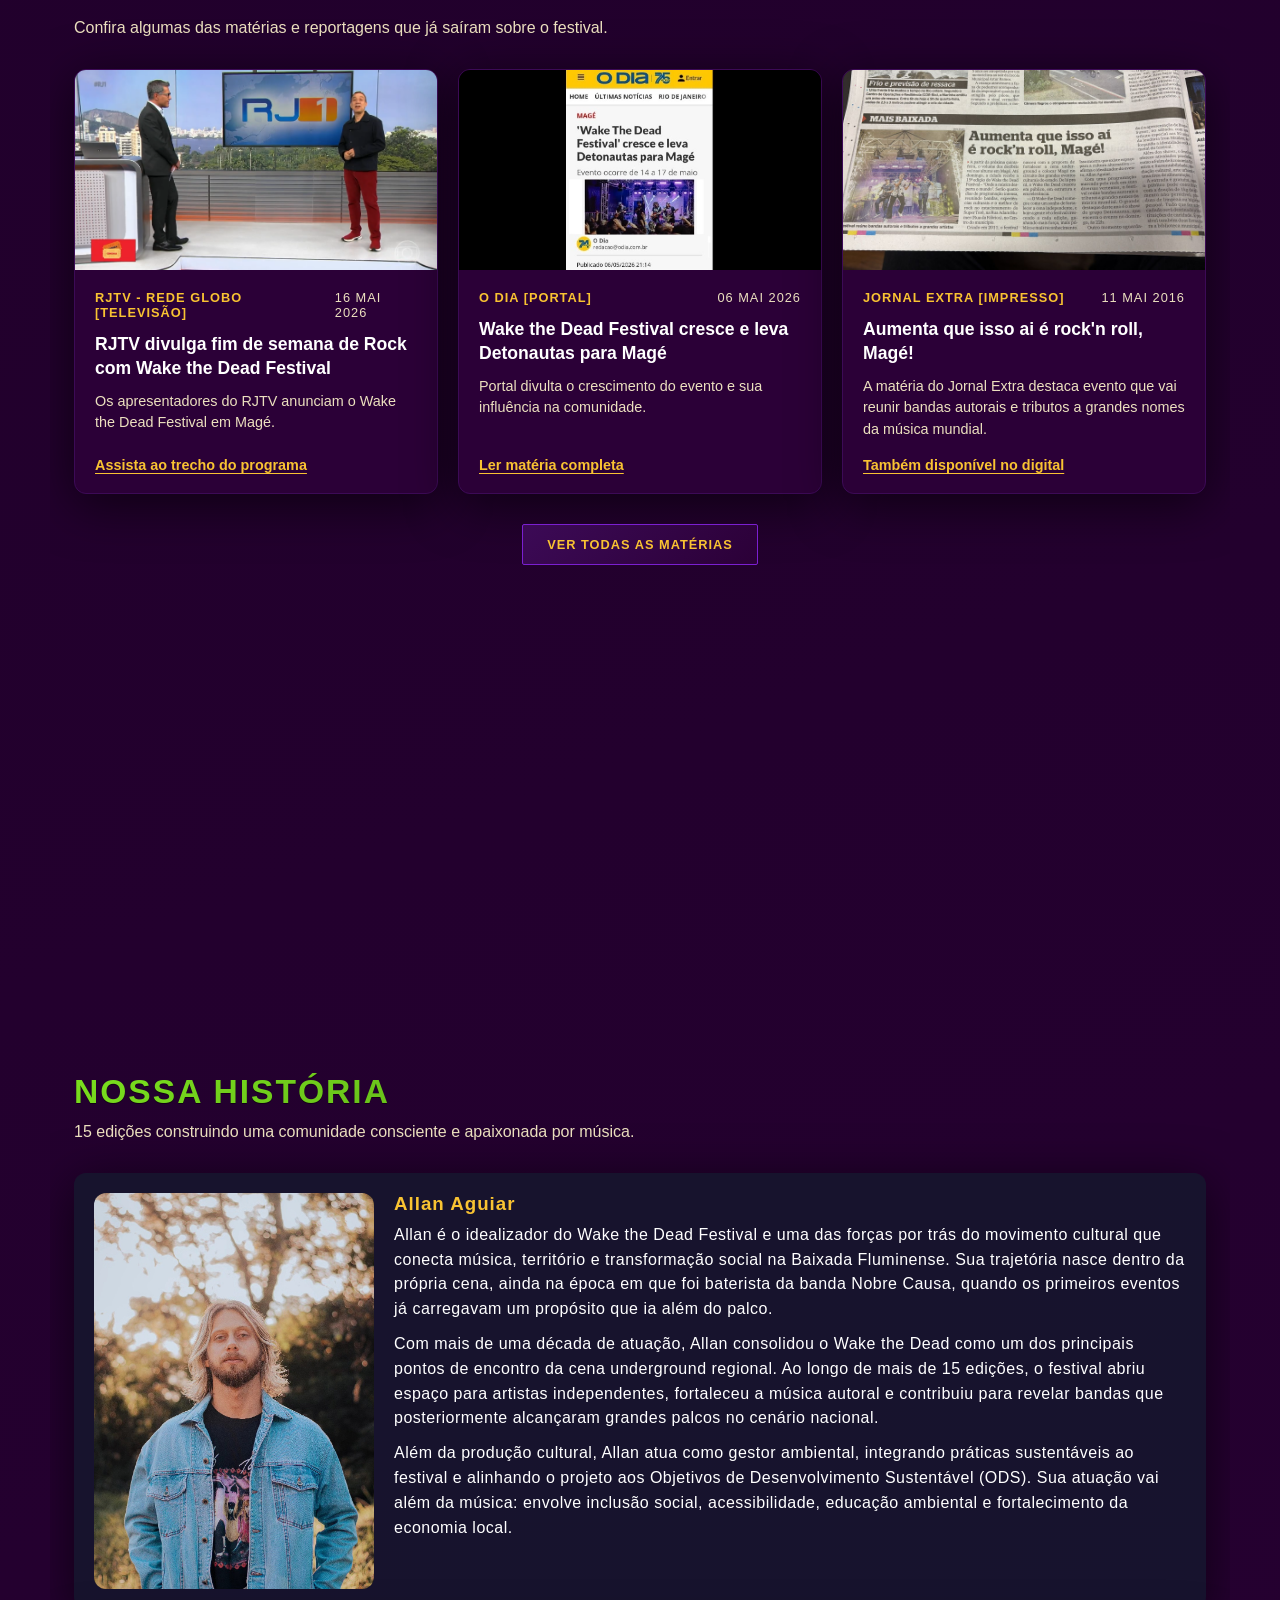
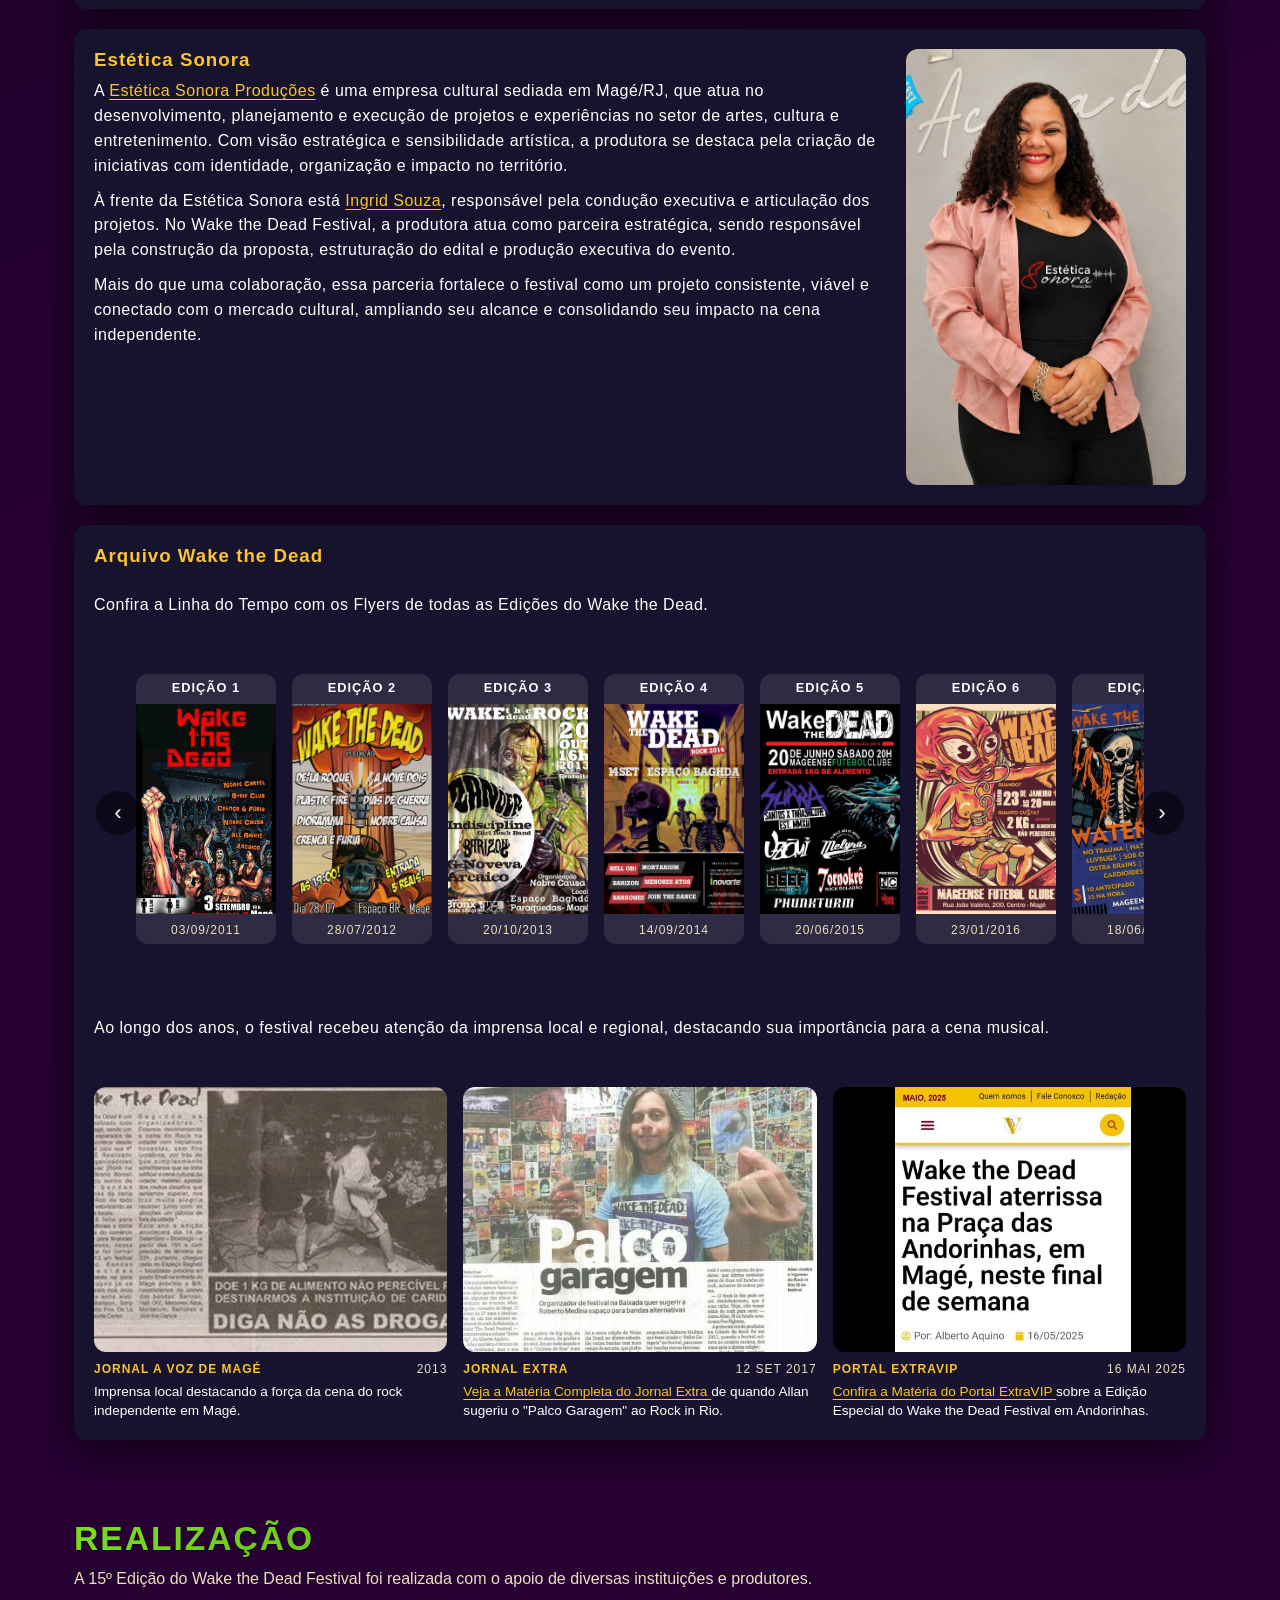
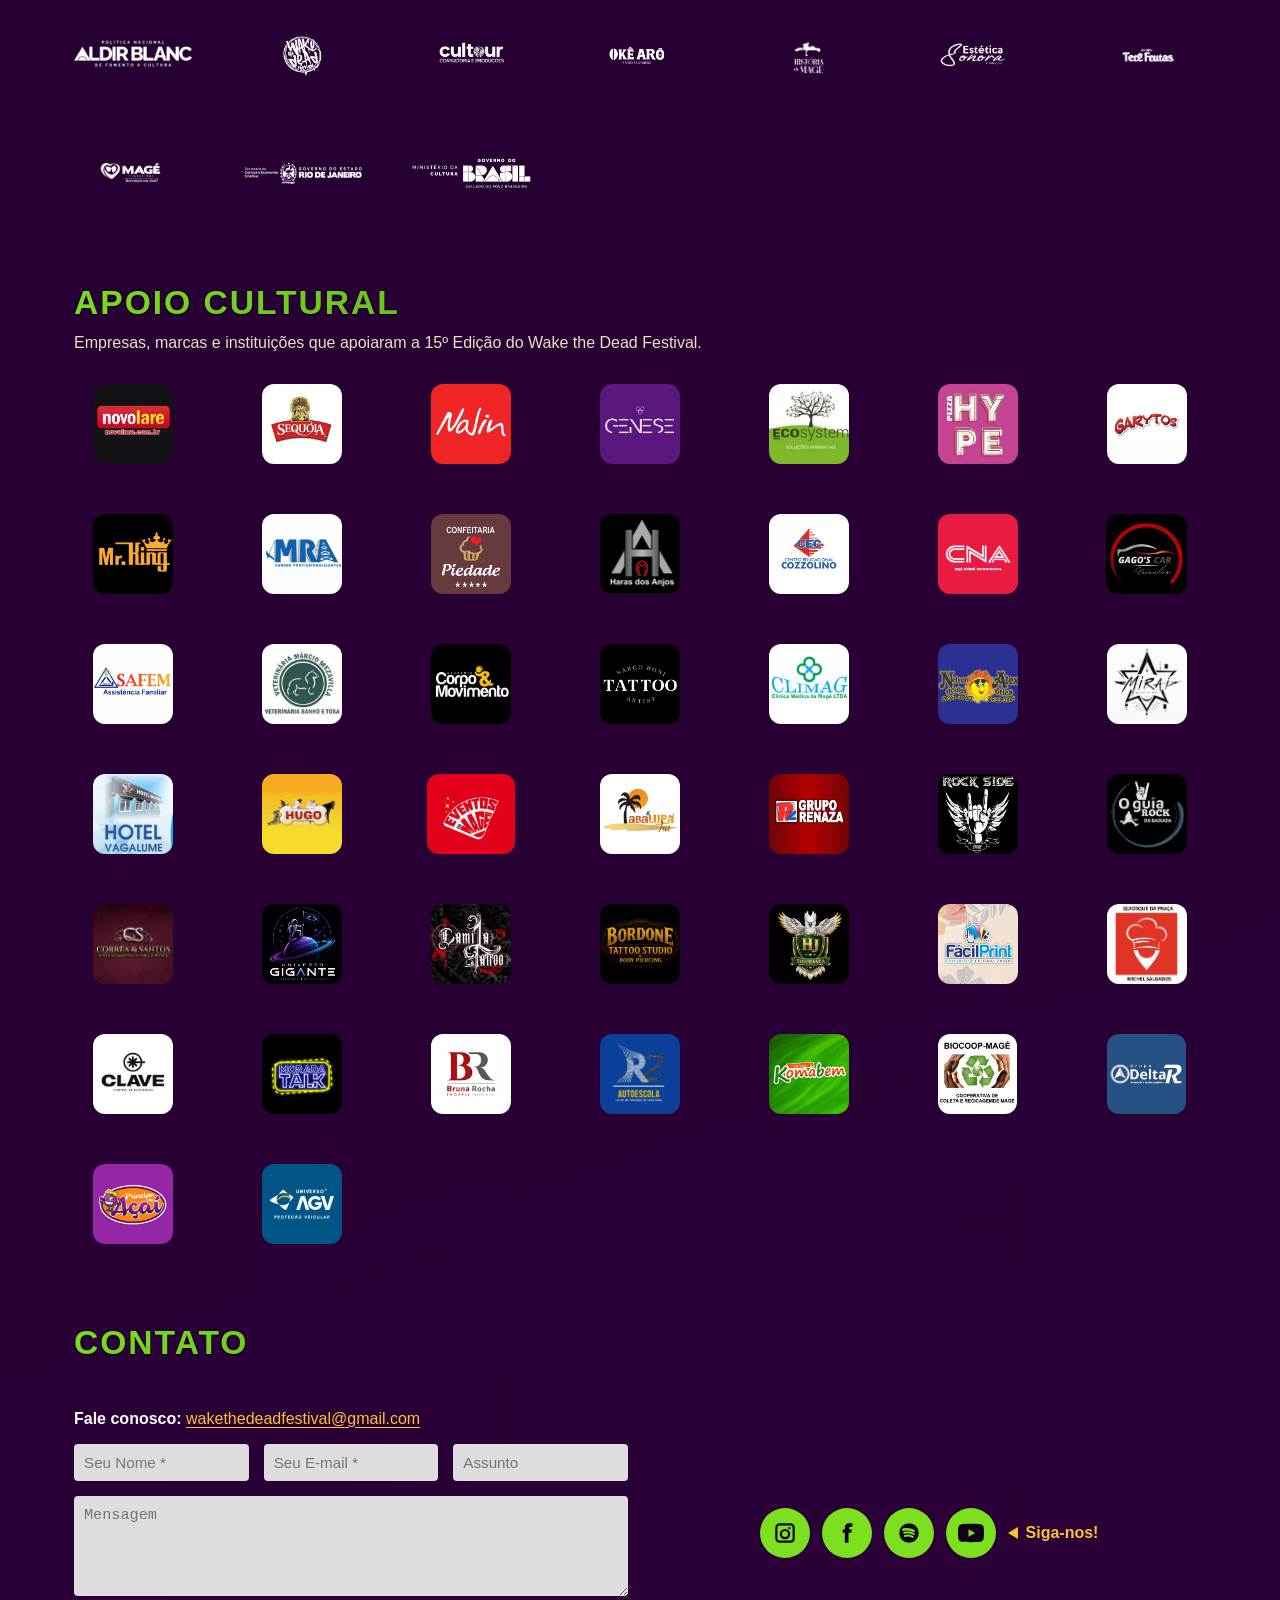
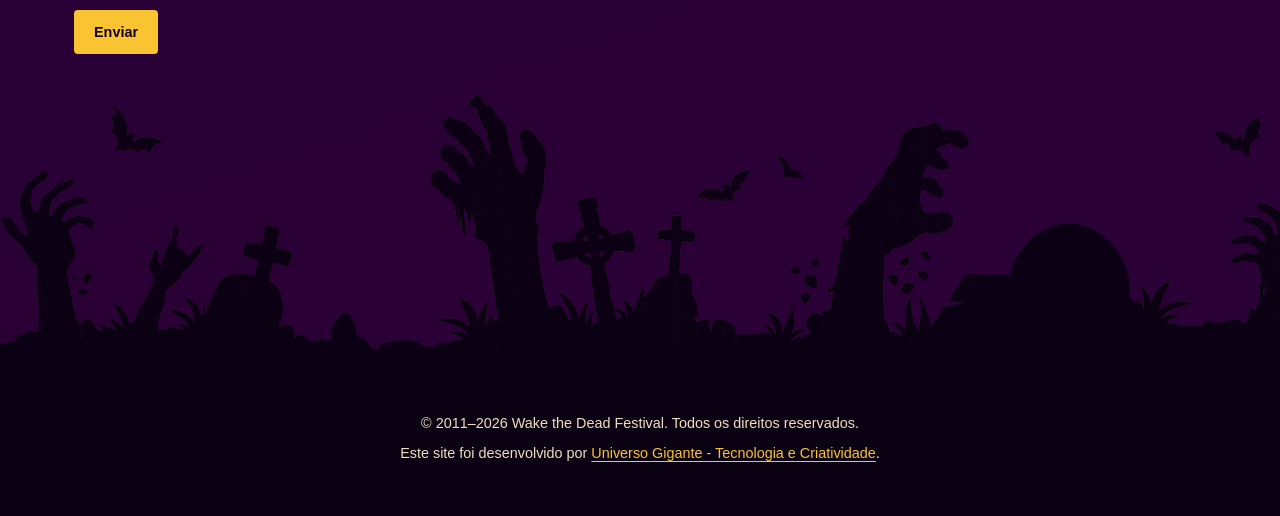
==== commit b027f921: "Update aftermovie link YOUTUBE" ====
--- a/index.html
+++ b/index.html
@@ -65,13 +65,17 @@
        HEADER
   ============================== -->
   <header class="site-header" id="topo">
-    <div class="header-left">
-      <!-- width/height explícitos evitam layout shift (CLS) -->
+     <div class="header-left">
+       <!-- width/height explícitos evitam layout shift (CLS) -->
       <img class="logo-mini" src="assets/images/logo.png" alt="Wake the Dead Festival" width="42" height="42" />
-      <span class="header-dates" aria-hidden="true">Dias</span>
+      <strong class="header-text">Wake the Dead Festival</strong>
+    </div>
+      
+      <!-- 
+    <span class="header-dates" aria-hidden="true">Dias</span>
       <strong class="header-text">14, 15,<wbr>16 e 17</strong>
       <span class="header-dates" aria-hidden="true">de Maio<br />de 2026</span>
-    </div>
+    
     <div class="header-right">
       <div class="header-countdown hidden-countdown" aria-live="polite" aria-label="Contagem regressiva para o festival">
         <div class="countdown-unit"><span id="countdown-months">00</span><small>MESES</small></div>
@@ -80,10 +84,12 @@
         <div class="countdown-unit"><span id="countdown-minutes">00</span><small>MINS</small></div>
         <div class="countdown-unit"><span id="countdown-seconds">00</span><small>SEGS</small></div>
       </div>
-      <div class="festival-status" id="festivalStatus" aria-live="polite"></div>
+      -->
+      <div class="header-right">
+      <span class="header-dates" aria-hidden="true">Menu</span>
       <button class="menu-toggle" aria-label="Abrir menu de navegação" aria-expanded="false" aria-controls="side-menu" type="button">
         <span></span><span></span><span></span>
-      </button>
+      </button></div>
     </div>
   </header>
 
@@ -95,18 +101,20 @@
       <button class="menu-close" aria-label="Fechar menu" type="button">FECHAR ×</button>
       <div class="menu-divider" role="separator"></div>
       <nav class="menu-links" aria-label="Navegação principal">
-        <a href="#lineup">LINE-UP</a>
+        <!-- <a href="#lineup">LINE-UP</a> -->
+        <a href="#galeria">COBERTURA OFICIAL 15º ED. </a>
         <a href="#sobre">NOSSO PROPÓSITO</a>
         <a href="#cartilha">EDUCAÇÃO AMBIENTAL</a>
         <a href="#impacto">IMPACTO</a>
-        <a href="#campanha">CAMPANHA SOLIDÁRIA</a>
-        <a href="#wake-tour">WAKE UP TOUR</a>
+        <a href="#namidia">NA MÍDIA</a>
+        <!-- <a href="#campanha">CAMPANHA SOLIDÁRIA</a> -->
+        <!-- <a href="#wake-tour">WAKE UP TOUR</a> -->
         <a href="#acessibilidade">ACESSIBILIDADE</a>
-        <a href="#comochegar">COMO CHEGAR</a>
-        <a href="#voluntario">SEJA VOLUNTÁRIO</a>
+        <!-- <a href="#comochegar">COMO CHEGAR</a> -->
+        <!-- <a href="#voluntario">SEJA VOLUNTÁRIO</a> -->
         <a href="#historia">NOSSA HISTÓRIA</a>
         <a href="#realizacao">REALIZAÇÃO</a>
-        <a href="#apoio">APOIO</a>
+        <a href="#apoio">APOIO CULTURAL</a>
         <a href="#contato">CONTATO</a>
       </nav>
       <div class="menu-divider" role="separator"></div>
@@ -148,7 +156,7 @@
       ></div>
       <div class="hero-overlay" aria-hidden="true"></div>
       <div class="hero-content">
-        <p class="hero-edition">15ª EDIÇÃO</p>
+        <!-- <p class="hero-edition">15ª EDIÇÃO</p> -->
         <img
           class="hero-logo"
           src="assets/images/logo.png"
@@ -158,13 +166,13 @@
           fetchpriority="high"
         />
         <p class="hero-tagline">ONDE A MÚSICA DESPERTA O MUNDO</p>
-        <p class="hero-free">EVENTO GRATUITO</p>
+        <!-- <p class="hero-free">EVENTO GRATUITO</p> -->
         <div class="hero-panel">
           <nav class="panel-grid" aria-label="Atalhos da página">
-            <a href="#lineup" class="panel-button">LINE-UP</a>
-            <a href="#wake-tour" class="panel-button">WAKE UP TOUR</a>
-            <a href="#comochegar" class="panel-button">COMO CHEGAR</a>
-            <a href="#voluntario" class="panel-button">SEJA VOLUNTÁRIO</a>
+            <a href="#galeria" class="panel-button">COBERTURA OFICIAL DA 15º EDIÇÃO</a>
+            <a href="https://www.youtube.com/watch?v=EYZlN4hH8dE" target="blank_" class="panel-button">ASSISTIR AO AFTERMOVIE</a>
+            <!-- <a href="#quemsomos" class="panel-button">QUEM SOMOS</a>
+            <a href="#voluntario" class="panel-button">SEJA VOLUNTÁRIO</a> -->
           </nav>
         </div>
       </div>
@@ -173,7 +181,7 @@
     <!-- ==============================
          LINE-UP
     ============================== -->
-    <section class="section theme-main" id="lineup" aria-labelledby="lineup-title">
+    <!-- <section class="section theme-main" id="lineup" aria-labelledby="lineup-title">
       <div class="section-header">
         <h2 id="lineup-title">Line-up</h2>
         <p>Veja a programação completa dos artistas que subirão no palco do Wake the Dead Festival!</p>
@@ -283,7 +291,7 @@
           </div>
         </div>
       </article>
-    </section>
+    </section> -->
 
     <!-- ==============================
          SOBRE / PROPÓSITO
@@ -399,34 +407,182 @@
           <strong>+ de 1.000 kg</strong>
           <span>Em alimentos entregues a instituições sociais da região</span>
         </article>
+         <article class="impact-card">
+            <strong>+ de 500 artistas</strong>
+            <span>Entre músicos de bandas, DJs e atrações formativas que já passaram pelo festival</span>
+            </article> 
         <article class="impact-card">
           <strong>Em 15 Edições + 2 Especiais</strong>
           <span>Consolidando o festival na Baixada Fluminense</span>
         </article>
-      </div>
+
+           
+
+      </div>
+      
     </section>
 
     <!-- ==============================
+          NA MÍDIA
+    ============================== -->
+    <section class="section" id="namidia" aria-labelledby="midia-title">
+      <div class="section-header">
+        <h2 id="midia-title">Na Mídia</h2>
+        <p>Confira algumas das matérias e reportagens que já saíram sobre o festival.</p>
+      </div>
+      
+      <div class="midia-grid" id="midia-grid">
+        <!-- Matérias Visíveis (3) -->
+        <article class="midia-card">
+          <div class="midia-media">
+            <img src="assets/images/namidia/rjtv.png" al="RJTV" loading="lazy" />
+          </div>
+          <div class="midia-content">
+            <div class="midia-meta">
+              <span class="midia-source">RJTV - Rede Globo [Televisão]</span>
+              <span class="midia-date">16 Mai 2026</span>
+            </div>
+            <h3>RJTV divulga fim de semana de Rock com Wake the Dead Festival</h3>
+            <p>Os apresentadores do RJTV anunciam o Wake the Dead Festival em Magé.</p>
+            <a href="https://www.youtube.com/watch?v=zdo0fewN6gM" target="_blank" rel="noopener noreferrer" class="inline-link">Assista ao trecho do programa</a>
+          </div>
+        </article>
+
+        <article class="midia-card">
+          <div class="midia-media">
+            <img src="assets/images/namidia/odia.jpg" alt="Matéria no jornal O Dia" loading="lazy" />
+          </div>
+          <div class="midia-content">
+            <div class="midia-meta">
+              <span class="midia-source">O Dia [PORTAL]</span>
+              <span class="midia-date">06 Mai 2026</span>
+            </div>
+            <h3>Wake the Dead Festival cresce e leva Detonautas para Magé</h3>
+            <p>Portal divulta o crescimento do evento e sua influência na comunidade.</p>
+            <a href="https://odia.ig.com.br/mage/2026/05/7246801-wake-the-dead-festival-cresce-e-leva-detonautas-para-mage.html" target="_blank" rel="noopener noreferrer" class="inline-link">Ler matéria completa</a>
+          </div>
+        </article>
+
+        <article class="midia-card">
+          <div class="midia-media">
+            <img src="assets/images/namidia/jornalextra.jpg" alt="Matéria no Jornal Extra" loading="lazy" />
+          </div>
+          <div class="midia-content">
+            <div class="midia-meta">
+              <span class="midia-source">JORNAL EXTRA [IMPRESSO]</span>
+              <span class="midia-date">11 Mai 2016</span>
+            </div>
+            <h3>Aumenta que isso ai é rock'n roll, Magé!</h3>
+            <p>A matéria do Jornal Extra destaca evento que vai reunir bandas autorais e tributos a grandes nomes da música mundial.</p>
+            <a href="https://extra.globo.com/rio/noticia/2026/05/festival-de-rock-agita-mage-no-proximo-fim-de-semana.ghtml" target="_blank" rel="noopener noreferrer" class="inline-link">Também disponível no digital</a>
+          </div>
+        </article>
+
+        <!-- Matérias Ocultas (3) -->
+        <article class="midia-card hidden-midia">
+          <div class="midia-media">
+            <img src="assets/images/namidia/diariodorio.jpg" alt="Matéria na Revista Cifras" loading="lazy" />
+          </div>
+          <div class="midia-content">
+            <div class="midia-meta">
+              <span class="midia-source">Diário do Rio [PORTAL]</span>
+              <span class="midia-date">8 Mai 2026</span>
+            </div>
+            <h3>Wake the Dead chega à 15ª edição em Magé com show do Detonautas</h3>
+            <p>Portal Diario do Rio divulga evento gratuito de rock em Magé.</p>
+            <a href="https://diariodorio.com/wake-the-dead-festival-chega-a-15a-edicao-em-mage-com-show-do-detonautas/" target="_blank" rel="noopener noreferrer" class="inline-link">Ler matéria completa</a>
+          </div>
+        </article>
+
+        <article class="midia-card hidden-midia">
+          <div class="midia-media">
+            <img src="assets/images/namidia/bafafa.jpg" alt="Matéria na Rádio Cidade" loading="lazy" />
+          </div>
+          <div class="midia-content">
+            <div class="midia-meta">
+              <span class="midia-source">AGENDA BAFAFÁ [PORTAL]</span>
+              <span class="midia-date">11 Mai 2026</span>
+            </div>
+            <h3>Wake the Dead Festival chega à 15ª edição em Magé</h3>
+            <p>Portal AGENDA BAFAFÁ destaca o evento que vai reunir bandas autorais e tributos a grandes nomes da música mundial.</p>
+            <a href="https://bafafa.com.br/arte-e-cultura/musica/wake-the-dead-festival-chega-a-15-edicao-em-mage" target="_blank" rel="noopener noreferrer" class="inline-link">Ler matéria completa</a>
+          </div>
+        </article>
+
+        <article class="midia-card hidden-midia">
+          <div class="midia-media">
+            <img src="assets/images/namidia/temporeal.jpg" alt="Matéria em O Globo" loading="lazy" />
+          </div>
+          <div class="midia-content">
+            <div class="midia-meta">
+              <span class="midia-source">Tempo Real [PORTAL]</span>
+              <span class="midia-date">11 Mai 2026</span>
+            </div>
+            <h3>Wake the Dead expande fronteiras e anuncia nova edição</h3>
+            <p>O festival que já é tradição na Baixada leva seu palco e sua energia para novos públicos da região com lineup inédito.</p>
+            <a href="https://temporealrj.com/wake-the-dead-festival-mage-show-rock/" target="_blank" rel="noopener noreferrer" class="inline-link">Ler matéria completa</a>
+          </div>
+        </article>
+
+        <article class="midia-card hidden-midia">
+          <div class="midia-media">
+            <img src="assets/images/namidia/correiodabaixada.jpg" alt="Matéria em O Globo" loading="lazy" />
+          </div>
+          <div class="midia-content">
+            <div class="midia-meta">
+              <span class="midia-source">CORREIO DA BAIXADA [IMPRESSO]</span>
+              <span class="midia-date">11 Mai 2026</span>
+            </div>
+            <h3>Wake the Dead expande fronteiras e anuncia nova edição</h3>
+            <p>Jornal impresso do grupo Correio da Baixada destaca o Wake the Dead Festival em Magé.</p>
+            <a href="https://www.correiodabaixada.com.br/baixada/2026/05/284200-detonautas-e-bruno-sutter-no-lineup.html" target="_blank" rel="noopener noreferrer" class="inline-link">Também disponível no digital</a>
+          </div>
+        </article>
+
+          <article class="midia-card hidden-midia">
+          <div class="midia-media">
+            <img src="assets/images/namidia/correiodamanha.jpg" alt="Matéria em O Globo" loading="lazy" />
+          </div>
+          <div class="midia-content">
+            <div class="midia-meta">
+              <span class="midia-source">Correio da Manhã</span>
+              <span class="midia-date">11 Mai 2026</span>
+            </div>
+            <h3>Wake the Dead festival agita Magé com a cultura do rock</h3>
+            <p>O grupo Correio da Manhã compartilha a notícia sobre Wake the Dead Festival em seu portal.</p>
+            <a href="https://www.correiodamanha.com.br/baixada/2026/05/284200-detonautas-e-bruno-sutter-no-lineup.html" target="_blank" rel="noopener noreferrer" class="inline-link">Ler matéria completa</a>
+          </div>
+        </article>
+
+      </div>
+
+      <div class="midia-action">
+        <button type="button" id="btn-toggle-midia" class="panel-button">VER TODAS AS MATÉRIAS</button>
+      </div>
+      
+    </section>
+
+    <!-- ==============================
          CAMPANHA SOLIDÁRIA
     ============================== -->
-    <section class="section" id="campanha" aria-labelledby="campanha-title">
+    <!-- <section class="section" id="campanha" aria-labelledby="campanha-title">
       <div class="campanha-banner">
         
-        <!-- 
+        !-- 
         <p class="campanha-eyebrow">Campanha Solidária</p>
         <h2 id="campanha-title">TRAGA 1 KG DE ALIMENTO E CONCORRA A SORTEIOS</h2>
         <p>Sua contribuição fortalece ações sociais no território, amplia o alcance comunitário do Wake the Dead e de quebra desenrola uns brindes maneiríssimos.</p>
-        -->
+        --
       
     <img src="assets/images/banner.png" alt="Campanha Solidária e Feira de Economia Criativa" loading="lazy" />
     
     </div> 
-    </section>
+    </section> -->
 
     <!-- ==============================
          WAKE UP TOUR
     ============================== -->
-    <section class="section tour" id="wake-tour" aria-labelledby="tour-title">
+    <!-- <section class="section tour" id="wake-tour" aria-labelledby="tour-title">
       <div class="section-header">
         <h2 id="tour-title">WAKE UP TOUR</h2>
         <p>Mais que um passeio, uma experiência.</p>
@@ -440,7 +596,7 @@
           <h3>Uma experiência além do palco</h3>
           <p>O Wake Up Tour é uma vivência cultural, educativa e formativa que integra o Wake the Dead Festival. Durante o percurso, você se conecta com territórios, histórias e comunidades locais de Magé através de escuta, troca e aprendizado.</p>
           
-              <!--        BENEFICIOS     -->
+              !--        BENEFICIOS     --
           <div class="tour-beneficios-grid">
             <div class="logo-card" aria-label="Transporte e Alimentação">🚌+🍽️ <p>Transporte + Alimentação</p></div>
             <div class="logo-card" aria-label="Visitação Guiada">🗺️ <p>Visitação Guiada</p></div>
@@ -462,7 +618,7 @@
         </div>
       </article>
 
-    <!-- Carrossel de pontos turísticos -->
+    !-- Carrossel de pontos turísticos --
 
       <div class="sobre-text"><h3>Percurso</h3></div>
                
@@ -499,7 +655,7 @@
           <a target="_blank" href="https://l.instagram.com/?u=https%3A%2F%2Fdocs.google.com%2Fforms%2Fd%2Fe%2F1FAIpQLSc7Oen94FpjGvI8AY2NdHyLTGlyxVX0c9HEj78lIz6Q9A-EPQ%2Fviewform%3Futm_source%3Dig%26utm_medium%3Dsocial%26utm_content%3Dlink_in_bio%26fbclid%3DPAZXh0bgNhZW0CMTEAc3J0YwZhcHBfaWQMMjU2MjgxMDQwNTU4AAGnG9zNP7ijpULfCyPTW2cAYG0dllm7bnLf6TNnoRXn_RCrnNJB88RX9nAZW58_aem_1lgJU-IXRpyVa6IqAKzR5g&e=AT54GjKkGoY7NTSFXumLW1jnrBdpmFlzNCOSXjAklnvUOzHVYrKXHnWQlokctYg4zWBxY7Ckd_wVY_NSWpCIQtW9P6cBaKXzaf5lXQ1emA" class="panel-button">QUERO PARTICIPAR</a>
         </div>
       
-    </section>
+    </section> -->
 
     <!-- ==============================
          ACESSIBILIDADE
@@ -531,7 +687,7 @@
     <!-- ==============================
          LOCALIZAÇÃO
     ============================== -->
-    <section class="section" id="comochegar" aria-labelledby="loc-title">
+    <!-- <section class="section" id="comochegar" aria-labelledby="loc-title">
       <div class="section-header">
         <h2 id="loc-title">Como Chegar</h2>
         <p>Os ShowS acontecerão no espaço da Antiga Fábrica de Tecido, onde hoje funciona o estacionamento do Super Terê Frutas Supermercados.</p><br>
@@ -542,10 +698,8 @@
            pra você que vem de fora da cidade!</p>
       
           </div>
-      <!--
-        Iframe do Maps carregado de forma lazy com IntersectionObserver.
-        O src real é movido para data-src para não bloquear o parser.
-      -->
+
+      
       <div class="map-placeholder" id="map-placeholder" aria-label="Mapa de localização do festival">
         <iframe
           id="map-iframe"
@@ -560,12 +714,12 @@
           title="Mapa: Como Chegar no Wake the Dead Festival em Magé, RJ"
         ></iframe>
       </div>
-    </section>
+    </section> -->
 
     <!-- ==============================
          VOLUNTÁRIO
     ============================== -->
-    <section class="section voluntario" id="voluntario" aria-labelledby="vol-title">
+    <!-- <section class="section voluntario" id="voluntario" aria-labelledby="vol-title">
       <div class="section-header">
         <h2 id="vol-title">Seja Voluntário</h2>
       </div>
@@ -577,7 +731,7 @@
                 <a href="https://forms.gle/4xCx1Mytm3yadMKu8" target="_blank" class="panel-button voluntario-button" aria-label="Abrir formulário de inscrição de voluntariado">Inscreva-se como voluntário</a>
 
       </div>
-    </section>
+    </section> -->
 
     <!-- ==============================
          HISTÓRIA
@@ -585,7 +739,7 @@
     <section class="section history theme-bg-noise" id="historia" aria-labelledby="hist-title">
       <div class="section-header">
         <h2 id="hist-title">Nossa História</h2>
-        <p>15 edições construindo uma comunidade apaixonada por música pesada.</p>
+        <p>15 edições construindo uma comunidade consciente e apaixonada por música.</p>
       </div>
 
       <div class="history-stack">
@@ -598,7 +752,6 @@
             <h3>Allan Aguiar</h3>
             <p>Allan é o idealizador do Wake the Dead Festival e uma das forças por trás do movimento cultural que conecta música, território e transformação social na Baixada Fluminense. Sua trajetória nasce dentro da própria cena, ainda na época em que foi baterista da banda Nobre Causa, quando os primeiros eventos já carregavam um propósito que ia além do palco.</p>
             <p>Com mais de uma década de atuação, Allan consolidou o Wake the Dead como um dos principais pontos de encontro da cena underground regional. Ao longo de mais de 15 edições, o festival abriu espaço para artistas independentes, fortaleceu a música autoral e contribuiu para revelar bandas que posteriormente alcançaram grandes palcos no cenário nacional.</p>
-            <p>Em 2017, ele ganhou destaque ao propor ideias para o Rock in Rio, como um "Palco Garagem". <a class="inline-link" href="https://extra.globo.com/noticias/rio/organizador-de-festival-de-rock-na-baixada-quer-sugerir-roberto-medina-palco-garagem-22091564.html" target="_blank" rel="noopener noreferrer">Veja a Matéria do Jornal Extra.</a></p>
             <p>Além da produção cultural, Allan atua como gestor ambiental, integrando práticas sustentáveis ao festival e alinhando o projeto aos Objetivos de Desenvolvimento Sustentável (ODS). Sua atuação vai além da música: envolve inclusão social, acessibilidade, educação ambiental e fortalecimento da economia local.</p>
           </div>
         </article>
@@ -619,8 +772,11 @@
         </article>
 
         <article class="history-block history-block--full">
+          
           <div class="history-text">
-            <h3>Time-Line</h3>
+            <h3>Arquivo Wake the Dead</h3>
+            <br>
+
             <p>Confira a Linha do Tempo com os Flyers de todas as Edições do Wake the Dead.</p>
           </div>
           <div class="timeline-carousel" data-carousel aria-label="Carrossel de flyers das edições do festival">
@@ -649,6 +805,50 @@
             </div>
             <button class="carousel-btn next" type="button" aria-label="Próximo flyer">›</button>
           </div>
+
+          <div class="history-text history-text--extra">
+            <p> Ao longo dos anos, o festival recebeu atenção da imprensa local e regional, destacando sua importância para a cena musical.
+
+          </div>
+          <div class="history-gallery">
+            
+            <figure class="history-figure">
+              <img src="assets/images/arquivo/wtd-materia5.jpg" alt="Arquivo Wake the Dead — Jornal a Voz de Magé" loading="lazy" />
+              <figcaption class="history-figcaption">
+                <div class="history-meta">
+                  <span class="history-source">Jornal a Voz de Magé</span>
+                  <span class="history-date">2013</span>
+                </div>
+                <p>Imprensa local destacando a força da cena do rock independente em Magé.</p>
+              </figcaption>
+            </figure>
+            
+            <figure class="history-figure">
+              <img src="assets/images/arquivo/wtd-materia2.jpg" alt="Arquivo Wake the Dead — Matéria do Jornal Extra" loading="lazy" />
+              <figcaption class="history-figcaption">
+                <div class="history-meta">
+                  <span class="history-source">Jornal Extra</span>
+                  <span class="history-date">12 Set 2017</span>
+                </div>
+                <p><a class="inline-link" href="https://extra.globo.com/noticias/rio/organizador-de-festival-de-rock-na-baixada-quer-sugerir-roberto-medina-palco-garagem-22091564.html" target="_blank" rel="noopener noreferrer">Veja a Matéria Completa do Jornal Extra </a> de quando Allan sugeriu o "Palco Garagem" ao Rock in Rio.</p>
+              
+              </figcaption>
+            </figure>
+            
+            <figure class="history-figure">
+              <img src="assets/images/arquivo/extravip.jpg" alt="Arquivo Wake the Dead — RJ TV - Rede Globo" loading="lazy" />
+              <figcaption class="history-figcaption">
+                <div class="history-meta">
+                  <span class="history-source">Portal ExtraVIP</span>
+                  <span class="history-date">16 Mai 2025</span>
+                </div>
+                <p><a class="inline-link" href="http://extravip.net/wake-the-dead-festival-aterrissa-na-praca-das-andorinhas-em-mage-neste-final-de-semana/" target="_blank" rel="noopener noreferrer">Confira a Matéria do Portal ExtraVIP </a> sobre a Edição Especial do Wake the Dead Festival em Andorinhas.</p>
+
+              </figcaption>
+            </figure>
+            
+          </div>
+
         </article>
       </div>
     </section>
@@ -659,7 +859,7 @@
     <section class="section theme-tone-main" id="realizacao" aria-labelledby="real-title">
       <div class="section-header">
         <h2 id="real-title">Realização</h2>
-        <p>Instituições e produtores responsáveis.</p>
+        <p>A 15º Edição do Wake the Dead Festival foi realizada com o apoio de diversas instituições e produtores.</p>
       </div>
       <div class="logo-grid logo-grid--plain">
         <div class="logo-placeholder"><img src="assets/images/realizacao/01-aldir.png" alt="Política Nacional Aldir Blanc de Fomento à Cultura" loading="lazy" /></div>
@@ -681,8 +881,8 @@
     ============================== -->
     <section class="section theme-tone-main" id="apoio" aria-labelledby="apoio-title">
       <div class="section-header">
-        <h2 id="apoio-title">Apoio</h2>
-        <p>Espaço reservado para marcas e apoiadores.</p>
+        <h2 id="apoio-title">Apoio Cultural</h2>
+        <p>Empresas, marcas e instituições que apoiaram a 15º Edição do Wake the Dead Festival.</p>
       </div>
       <div class="logo-grid logo-grid--plain">
 
@@ -842,6 +1042,16 @@
     />
   </main>
 
+  <!-- Modal "Em Breve" -->
+  <div id="em-breve-modal" class="em-breve-modal" aria-hidden="true" role="dialog" aria-modal="true" aria-labelledby="em-breve-title">
+    <div class="em-breve-modal-content">
+      <button id="em-breve-close" class="em-breve-close-btn" aria-label="Fechar">&times;</button>
+      <h2 id="em-breve-title">EM BREVE</h2>
+      <p>Estamos organizando tudo por aqui, estará disponível em breve.</p>
+    </div>
+  </main>
+  </div>
+
   <footer class="site-footer">
     <p>© 2011–2026 Wake the Dead Festival. Todos os direitos reservados.</p>
     <p>Este site foi desenvolvido por <a class="inline-link" href="https://www.instagram.com/universo.gigante/" target="_blank" rel="noopener noreferrer" aria-label="Ver Estética Sonora no Instagram">Universo Gigante - Tecnologia e Criatividade</a>.</p>
--- a/assets/css/style.css
+++ b/assets/css/style.css
@@ -173,11 +173,13 @@
   display: flex;
   align-items: center;
   gap: 8px;
+  justify-content: flex-end;
   min-width: 0;
 }
 
 .header-text {
   font-size: clamp(0.85rem, 2.5vw, 2rem);
+  font-size: clamp(0.65rem, 2.5vw, 1.1rem);
   font-weight: 800;
   letter-spacing: 1px;
   text-transform: uppercase;
@@ -187,6 +189,7 @@
   color: transparent;
   filter: drop-shadow(0px 1.5px 0 #1200149a);
   transform: translateZ(0);
+  white-space: nowrap;
 }
 
 /* Contagem regressiva */
@@ -983,6 +986,140 @@
 }
 
 /* =========================================================
+   Nós na Mídia
+========================================================= */
+.midia-grid {
+  display: grid;
+  gap: 20px;
+  grid-template-columns: 1fr;
+}
+
+@media (min-width: 640px) {
+  .midia-grid {
+    grid-template-columns: repeat(auto-fit, minmax(300px, 1fr));
+  }
+}
+
+@media (min-width: 992px) {
+  .midia-grid {
+    grid-template-columns: repeat(3, 1fr);
+  }
+}
+
+.midia-card {
+  background: var(--violet-800);
+  border-radius: var(--radius-md);
+  overflow: hidden;
+  box-shadow: var(--shadow-hard);
+  border: 1px solid var(--violet-700);
+  display: flex;
+  flex-direction: column;
+  transition: transform var(--transition), box-shadow var(--transition), border-color var(--transition);
+}
+
+.midia-card:hover {
+  transform: translateY(-5px);
+  box-shadow: 0 15px 40px rgba(0, 0, 0, 0.6);
+  border-color: var(--violet-500);
+}
+
+.midia-media {
+  width: 100%;
+  height: 200px;
+  overflow: hidden;
+  background: var(--violet-950);
+}
+
+.midia-media img {
+  width: 100%;
+  height: 100%;
+  object-fit: cover;
+  transition: transform 0.4s ease;
+}
+
+.midia-card:hover .midia-media img {
+  transform: scale(1.05);
+}
+
+.midia-content {
+  padding: 20px;
+  display: flex;
+  flex-direction: column;
+  flex-grow: 1;
+}
+
+.midia-meta {
+  display: flex;
+  justify-content: space-between;
+  align-items: center;
+  margin-bottom: 12px;
+  font-size: 0.8rem;
+  text-transform: uppercase;
+  letter-spacing: 1px;
+}
+
+.midia-source {
+  color: var(--gold-400);
+  font-weight: 700;
+}
+
+.midia-date {
+  color: var(--text-muted);
+}
+
+.midia-content h3 {
+  margin: 0 0 10px;
+  font-size: 1.1rem;
+  color: var(--text-main);
+  line-height: 1.4;
+}
+
+.midia-content p {
+  margin: 0 0 16px;
+  color: var(--text-muted);
+  font-size: 0.9rem;
+  line-height: 1.5;
+  flex-grow: 1;
+}
+
+.midia-content .inline-link {
+  align-self: flex-start;
+  font-size: 0.9rem;
+  font-weight: 600;
+}
+
+.hidden-midia {
+  display: none;
+}
+
+.midia-grid.expanded .hidden-midia {
+  display: flex;
+}
+
+.midia-action {
+  text-align: center;
+  margin-top: 30px;
+}
+
+.midia-action .panel-button {
+  display: inline-block;
+  width: auto;
+  min-width: 220px;
+  padding: 12px 24px;
+  cursor: pointer;
+  background: linear-gradient(135deg, var(--violet-700), var(--violet-800));
+  border: 1px solid var(--violet-500);
+  font-family: var(--ui-font);
+}
+
+.midia-action .panel-button:hover,
+.midia-action .panel-button:focus-visible {
+  background: linear-gradient(45deg, var(--gold-500), var(--gold-400));
+  color: var(--violet-900);
+  border-color: var(--gold-400);
+}
+
+/* =========================================================
    Campanha
 ========================================================= */
 .campanha-banner {
@@ -1298,6 +1435,68 @@
 .history-text p {
   margin: 0 0 10px;
   line-height: 1.55;
+}
+
+.history-text--extra {
+  margin-top: 32px;
+}
+
+.history-gallery {
+  display: grid;
+  grid-template-columns: repeat(3, 1fr);
+  gap: 16px;
+  margin-top: 16px;
+}
+
+@media (max-width: 640px) {
+  .history-gallery {
+    grid-template-columns: 1fr;
+  }
+}
+
+.history-figure {
+  margin: 0;
+  display: flex;
+  flex-direction: column;
+  gap: 10px;
+}
+
+.history-figure img {
+  width: 100%;
+  aspect-ratio: 4 / 3;
+  object-fit: cover;
+  border-radius: var(--radius-md);
+}
+
+.history-figcaption {
+  display: flex;
+  flex-direction: column;
+  gap: 6px;
+}
+
+.history-meta {
+  display: flex;
+  justify-content: space-between;
+  align-items: center;
+  font-size: 0.75rem;
+  text-transform: uppercase;
+  letter-spacing: 1px;
+}
+
+.history-source {
+  color: var(--gold-400);
+  font-weight: 700;
+}
+
+.history-date {
+  color: var(--text-muted);
+}
+
+.history-figcaption p {
+  margin: 0;
+  font-size: 0.85rem;
+  color: var(--text);
+  line-height: 1.4;
 }
 
 /* =========================================================
@@ -1852,16 +2051,76 @@
   }
 }
 
+/* =========================================================
+   Modal "Em Breve"
+========================================================= */
+.em-breve-modal {
+  position: fixed;
+  inset: 0;
+  background-color: rgba(0, 0, 0, 0.75);
+  display: flex;
+  align-items: center;
+  justify-content: center;
+  z-index: 200;
+  opacity: 0;
+  pointer-events: none;
+  transition: opacity 250ms ease-in-out;
+}
+
+.em-breve-modal.show {
+  opacity: 1;
+  pointer-events: auto;
+}
+
+.em-breve-modal-content {
+  background: linear-gradient(160deg, var(--violet-800), var(--violet-900));
+  padding: 40px;
+  border-radius: var(--radius-lg);
+  text-align: center;
+  position: relative;
+  box-shadow: var(--shadow-hard);
+  border: 1px solid var(--violet-700);
+  transform: scale(0.9);
+  transition: transform 250ms ease-in-out;
+}
+
+.em-breve-modal.show .em-breve-modal-content {
+  transform: scale(1);
+}
+
+.em-breve-modal-content h2 {
+  color: var(--gold-400);
+  font-size: clamp(1.5rem, 4vw, 2.5rem);
+  margin: 0 0 10px;
+  text-transform: uppercase;
+  letter-spacing: 3px;
+}
+
+.em-breve-close-btn {
+  position: absolute;
+  top: 10px;
+  right: 15px;
+  background: none;
+  border: none;
+  color: var(--text-main);
+  font-size: 2rem;
+  line-height: 1;
+  cursor: pointer;
+  opacity: 0.7;
+  transition: opacity var(--transition), transform var(--transition);
+}
+
+.em-breve-close-btn:hover {
+  opacity: 1;
+  transform: scale(1.2);
+}
+
 @media (max-width: 480px) {
   .header-dates:first-of-type {
     display: none;
   }
 
   .header-dates:last-of-type {
-    display: none;
-  }
-
-  .header-text {
     display: none;
   }
 
@@ -1895,4 +2154,3 @@
     font-size: 0.5rem;
   }
 }
-
--- a/assets/css/style.css
+++ b/assets/css/style.css
@@ -173,11 +173,13 @@
   display: flex;
   align-items: center;
   gap: 8px;
+  justify-content: flex-end;
   min-width: 0;
 }
 
 .header-text {
   font-size: clamp(0.85rem, 2.5vw, 2rem);
+  font-size: clamp(0.65rem, 2.5vw, 1.1rem);
   font-weight: 800;
   letter-spacing: 1px;
   text-transform: uppercase;
@@ -187,6 +189,7 @@
   color: transparent;
   filter: drop-shadow(0px 1.5px 0 #1200149a);
   transform: translateZ(0);
+  white-space: nowrap;
 }
 
 /* Contagem regressiva */
@@ -983,6 +986,140 @@
 }
 
 /* =========================================================
+   Nós na Mídia
+========================================================= */
+.midia-grid {
+  display: grid;
+  gap: 20px;
+  grid-template-columns: 1fr;
+}
+
+@media (min-width: 640px) {
+  .midia-grid {
+    grid-template-columns: repeat(auto-fit, minmax(300px, 1fr));
+  }
+}
+
+@media (min-width: 992px) {
+  .midia-grid {
+    grid-template-columns: repeat(3, 1fr);
+  }
+}
+
+.midia-card {
+  background: var(--violet-800);
+  border-radius: var(--radius-md);
+  overflow: hidden;
+  box-shadow: var(--shadow-hard);
+  border: 1px solid var(--violet-700);
+  display: flex;
+  flex-direction: column;
+  transition: transform var(--transition), box-shadow var(--transition), border-color var(--transition);
+}
+
+.midia-card:hover {
+  transform: translateY(-5px);
+  box-shadow: 0 15px 40px rgba(0, 0, 0, 0.6);
+  border-color: var(--violet-500);
+}
+
+.midia-media {
+  width: 100%;
+  height: 200px;
+  overflow: hidden;
+  background: var(--violet-950);
+}
+
+.midia-media img {
+  width: 100%;
+  height: 100%;
+  object-fit: cover;
+  transition: transform 0.4s ease;
+}
+
+.midia-card:hover .midia-media img {
+  transform: scale(1.05);
+}
+
+.midia-content {
+  padding: 20px;
+  display: flex;
+  flex-direction: column;
+  flex-grow: 1;
+}
+
+.midia-meta {
+  display: flex;
+  justify-content: space-between;
+  align-items: center;
+  margin-bottom: 12px;
+  font-size: 0.8rem;
+  text-transform: uppercase;
+  letter-spacing: 1px;
+}
+
+.midia-source {
+  color: var(--gold-400);
+  font-weight: 700;
+}
+
+.midia-date {
+  color: var(--text-muted);
+}
+
+.midia-content h3 {
+  margin: 0 0 10px;
+  font-size: 1.1rem;
+  color: var(--text-main);
+  line-height: 1.4;
+}
+
+.midia-content p {
+  margin: 0 0 16px;
+  color: var(--text-muted);
+  font-size: 0.9rem;
+  line-height: 1.5;
+  flex-grow: 1;
+}
+
+.midia-content .inline-link {
+  align-self: flex-start;
+  font-size: 0.9rem;
+  font-weight: 600;
+}
+
+.hidden-midia {
+  display: none;
+}
+
+.midia-grid.expanded .hidden-midia {
+  display: flex;
+}
+
+.midia-action {
+  text-align: center;
+  margin-top: 30px;
+}
+
+.midia-action .panel-button {
+  display: inline-block;
+  width: auto;
+  min-width: 220px;
+  padding: 12px 24px;
+  cursor: pointer;
+  background: linear-gradient(135deg, var(--violet-700), var(--violet-800));
+  border: 1px solid var(--violet-500);
+  font-family: var(--ui-font);
+}
+
+.midia-action .panel-button:hover,
+.midia-action .panel-button:focus-visible {
+  background: linear-gradient(45deg, var(--gold-500), var(--gold-400));
+  color: var(--violet-900);
+  border-color: var(--gold-400);
+}
+
+/* =========================================================
    Campanha
 ========================================================= */
 .campanha-banner {
@@ -1298,6 +1435,68 @@
 .history-text p {
   margin: 0 0 10px;
   line-height: 1.55;
+}
+
+.history-text--extra {
+  margin-top: 32px;
+}
+
+.history-gallery {
+  display: grid;
+  grid-template-columns: repeat(3, 1fr);
+  gap: 16px;
+  margin-top: 16px;
+}
+
+@media (max-width: 640px) {
+  .history-gallery {
+    grid-template-columns: 1fr;
+  }
+}
+
+.history-figure {
+  margin: 0;
+  display: flex;
+  flex-direction: column;
+  gap: 10px;
+}
+
+.history-figure img {
+  width: 100%;
+  aspect-ratio: 4 / 3;
+  object-fit: cover;
+  border-radius: var(--radius-md);
+}
+
+.history-figcaption {
+  display: flex;
+  flex-direction: column;
+  gap: 6px;
+}
+
+.history-meta {
+  display: flex;
+  justify-content: space-between;
+  align-items: center;
+  font-size: 0.75rem;
+  text-transform: uppercase;
+  letter-spacing: 1px;
+}
+
+.history-source {
+  color: var(--gold-400);
+  font-weight: 700;
+}
+
+.history-date {
+  color: var(--text-muted);
+}
+
+.history-figcaption p {
+  margin: 0;
+  font-size: 0.85rem;
+  color: var(--text);
+  line-height: 1.4;
 }
 
 /* =========================================================
@@ -1852,16 +2051,76 @@
   }
 }
 
+/* =========================================================
+   Modal "Em Breve"
+========================================================= */
+.em-breve-modal {
+  position: fixed;
+  inset: 0;
+  background-color: rgba(0, 0, 0, 0.75);
+  display: flex;
+  align-items: center;
+  justify-content: center;
+  z-index: 200;
+  opacity: 0;
+  pointer-events: none;
+  transition: opacity 250ms ease-in-out;
+}
+
+.em-breve-modal.show {
+  opacity: 1;
+  pointer-events: auto;
+}
+
+.em-breve-modal-content {
+  background: linear-gradient(160deg, var(--violet-800), var(--violet-900));
+  padding: 40px;
+  border-radius: var(--radius-lg);
+  text-align: center;
+  position: relative;
+  box-shadow: var(--shadow-hard);
+  border: 1px solid var(--violet-700);
+  transform: scale(0.9);
+  transition: transform 250ms ease-in-out;
+}
+
+.em-breve-modal.show .em-breve-modal-content {
+  transform: scale(1);
+}
+
+.em-breve-modal-content h2 {
+  color: var(--gold-400);
+  font-size: clamp(1.5rem, 4vw, 2.5rem);
+  margin: 0 0 10px;
+  text-transform: uppercase;
+  letter-spacing: 3px;
+}
+
+.em-breve-close-btn {
+  position: absolute;
+  top: 10px;
+  right: 15px;
+  background: none;
+  border: none;
+  color: var(--text-main);
+  font-size: 2rem;
+  line-height: 1;
+  cursor: pointer;
+  opacity: 0.7;
+  transition: opacity var(--transition), transform var(--transition);
+}
+
+.em-breve-close-btn:hover {
+  opacity: 1;
+  transform: scale(1.2);
+}
+
 @media (max-width: 480px) {
   .header-dates:first-of-type {
     display: none;
   }
 
   .header-dates:last-of-type {
-    display: none;
-  }
-
-  .header-text {
     display: none;
   }
 
@@ -1895,4 +2154,3 @@
     font-size: 0.5rem;
   }
 }
-
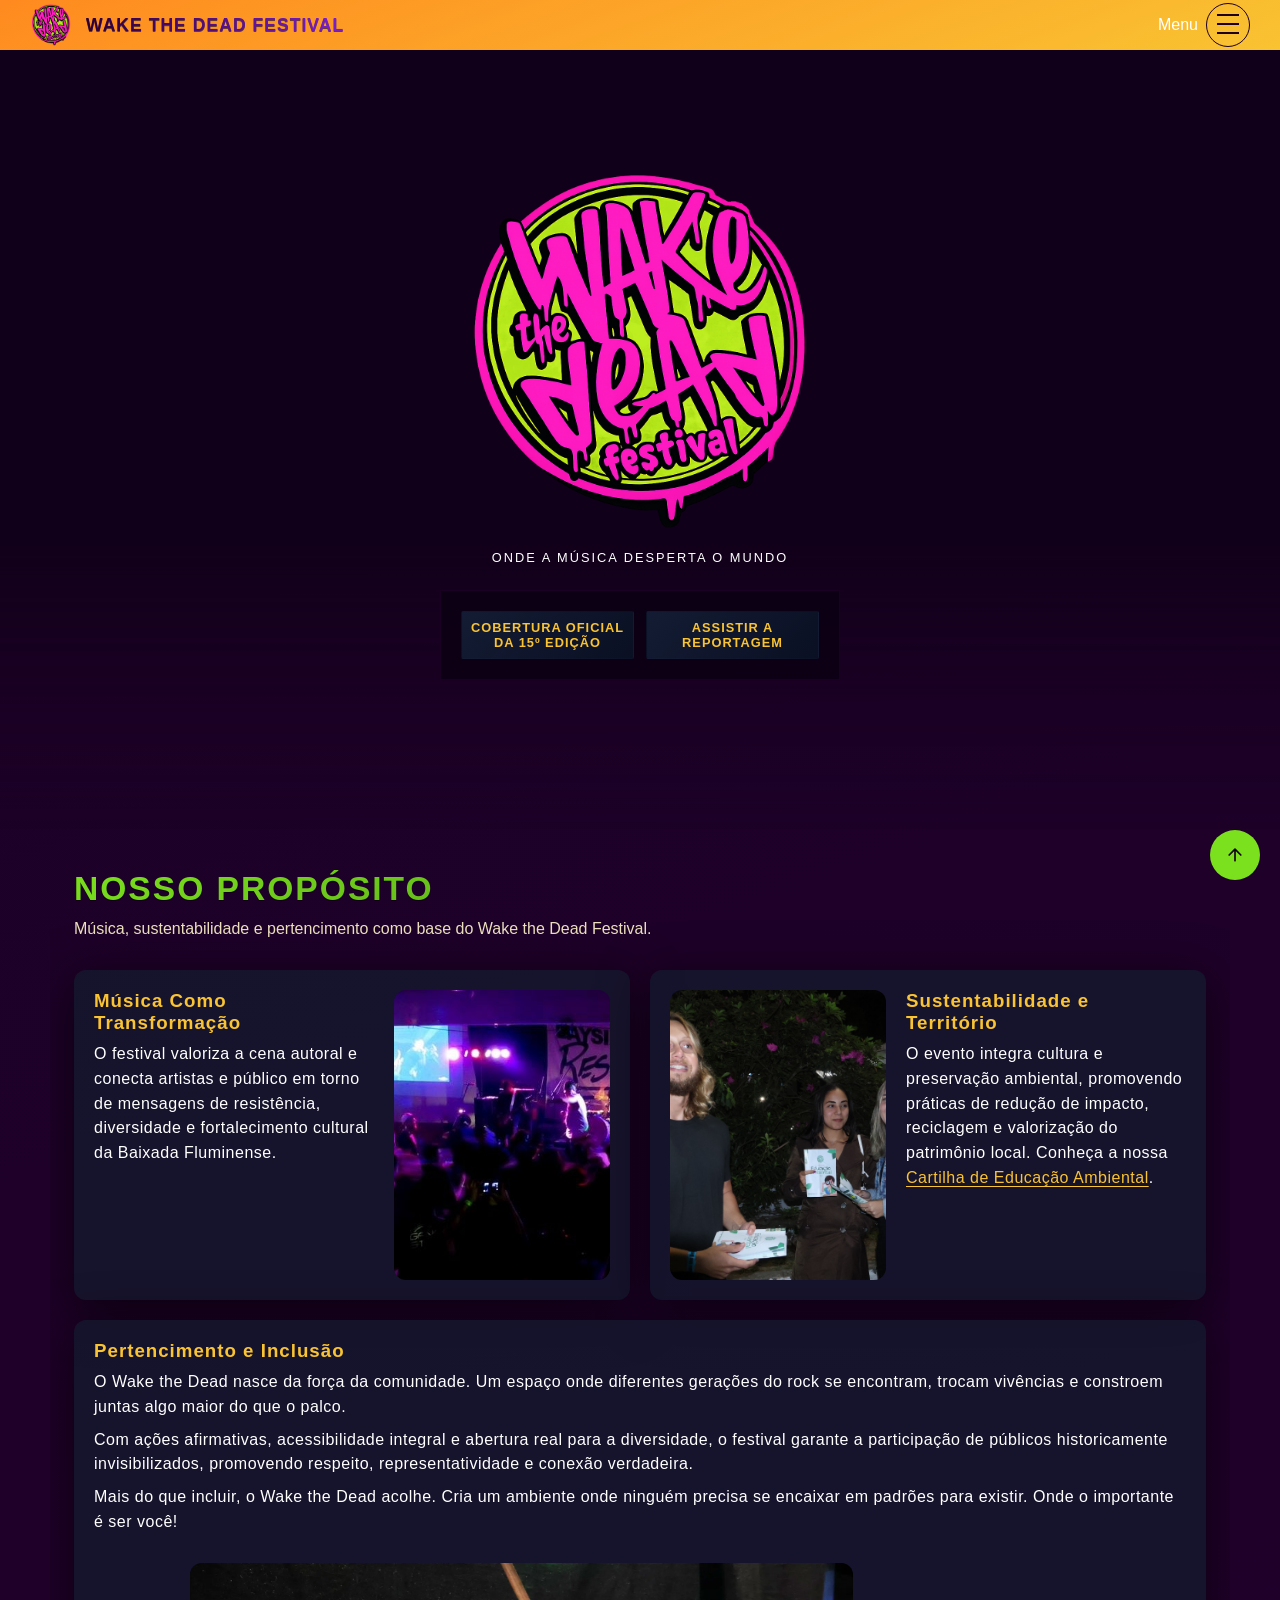
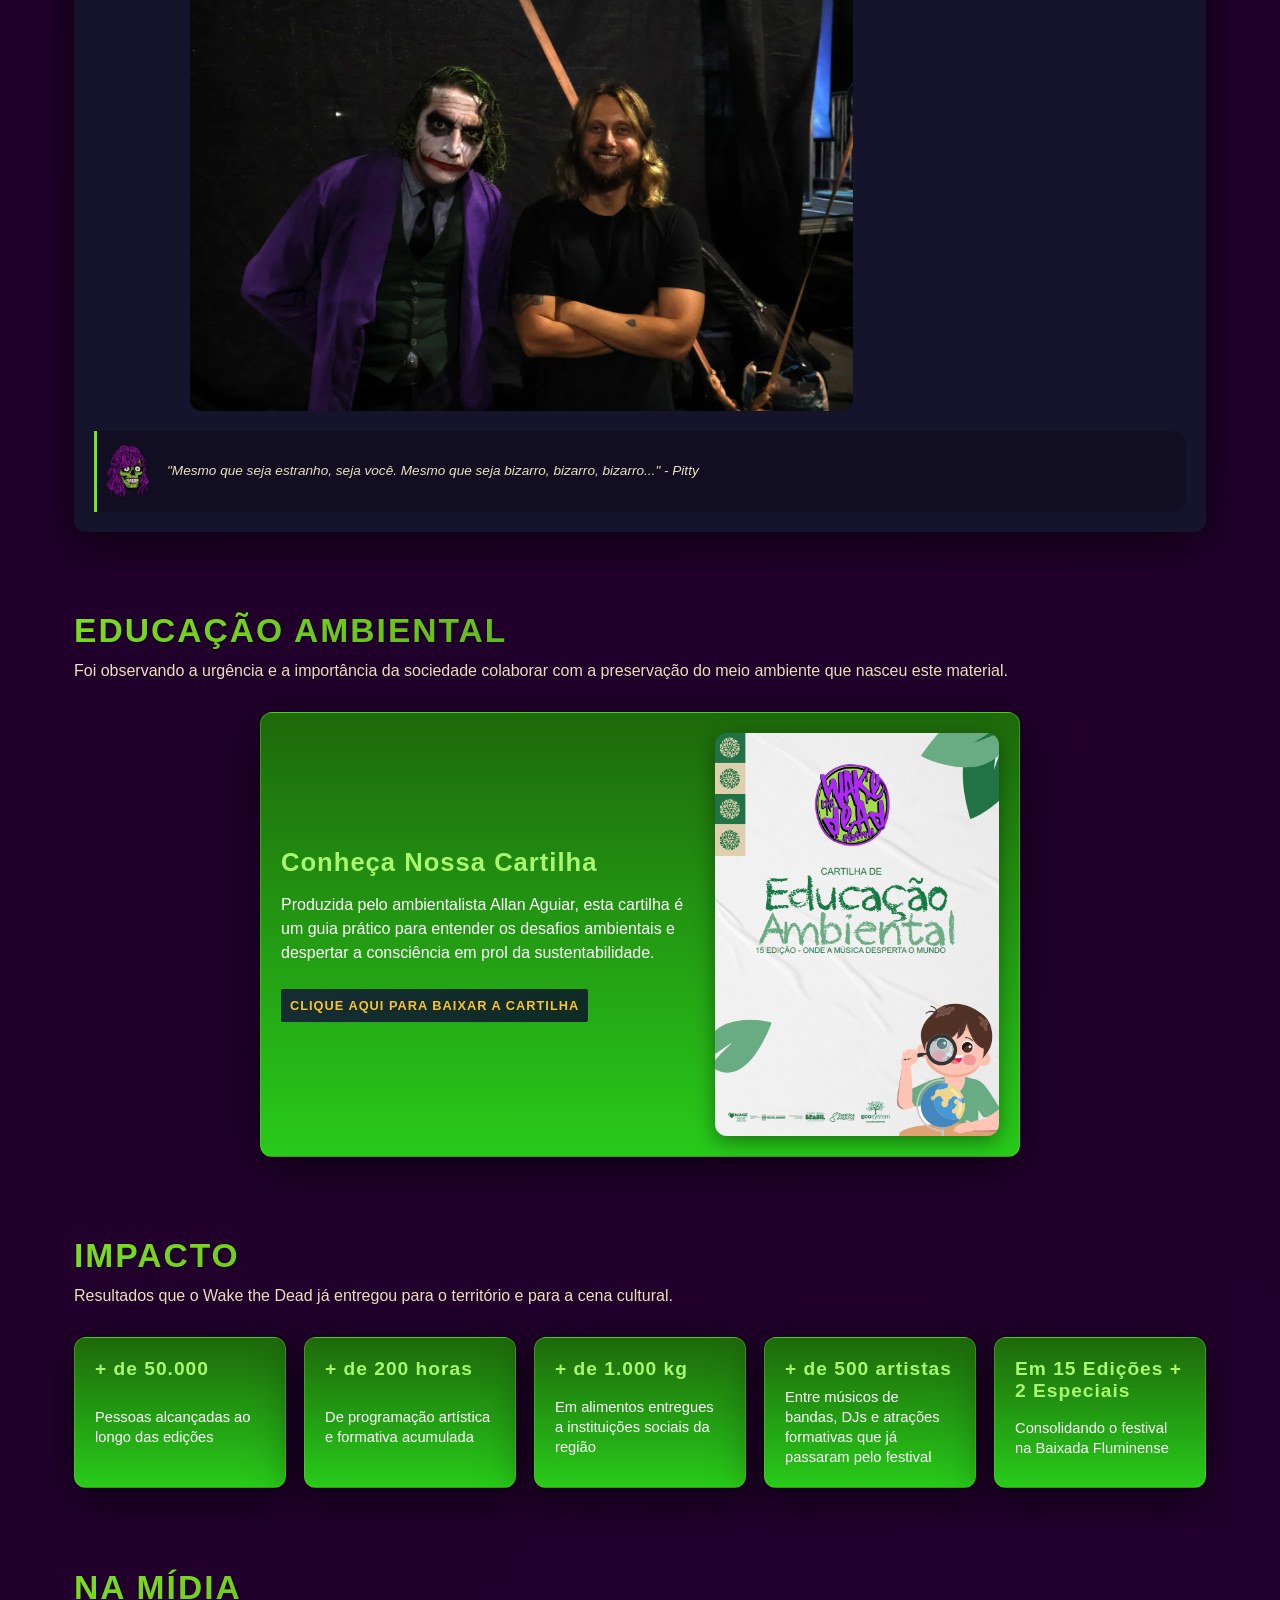
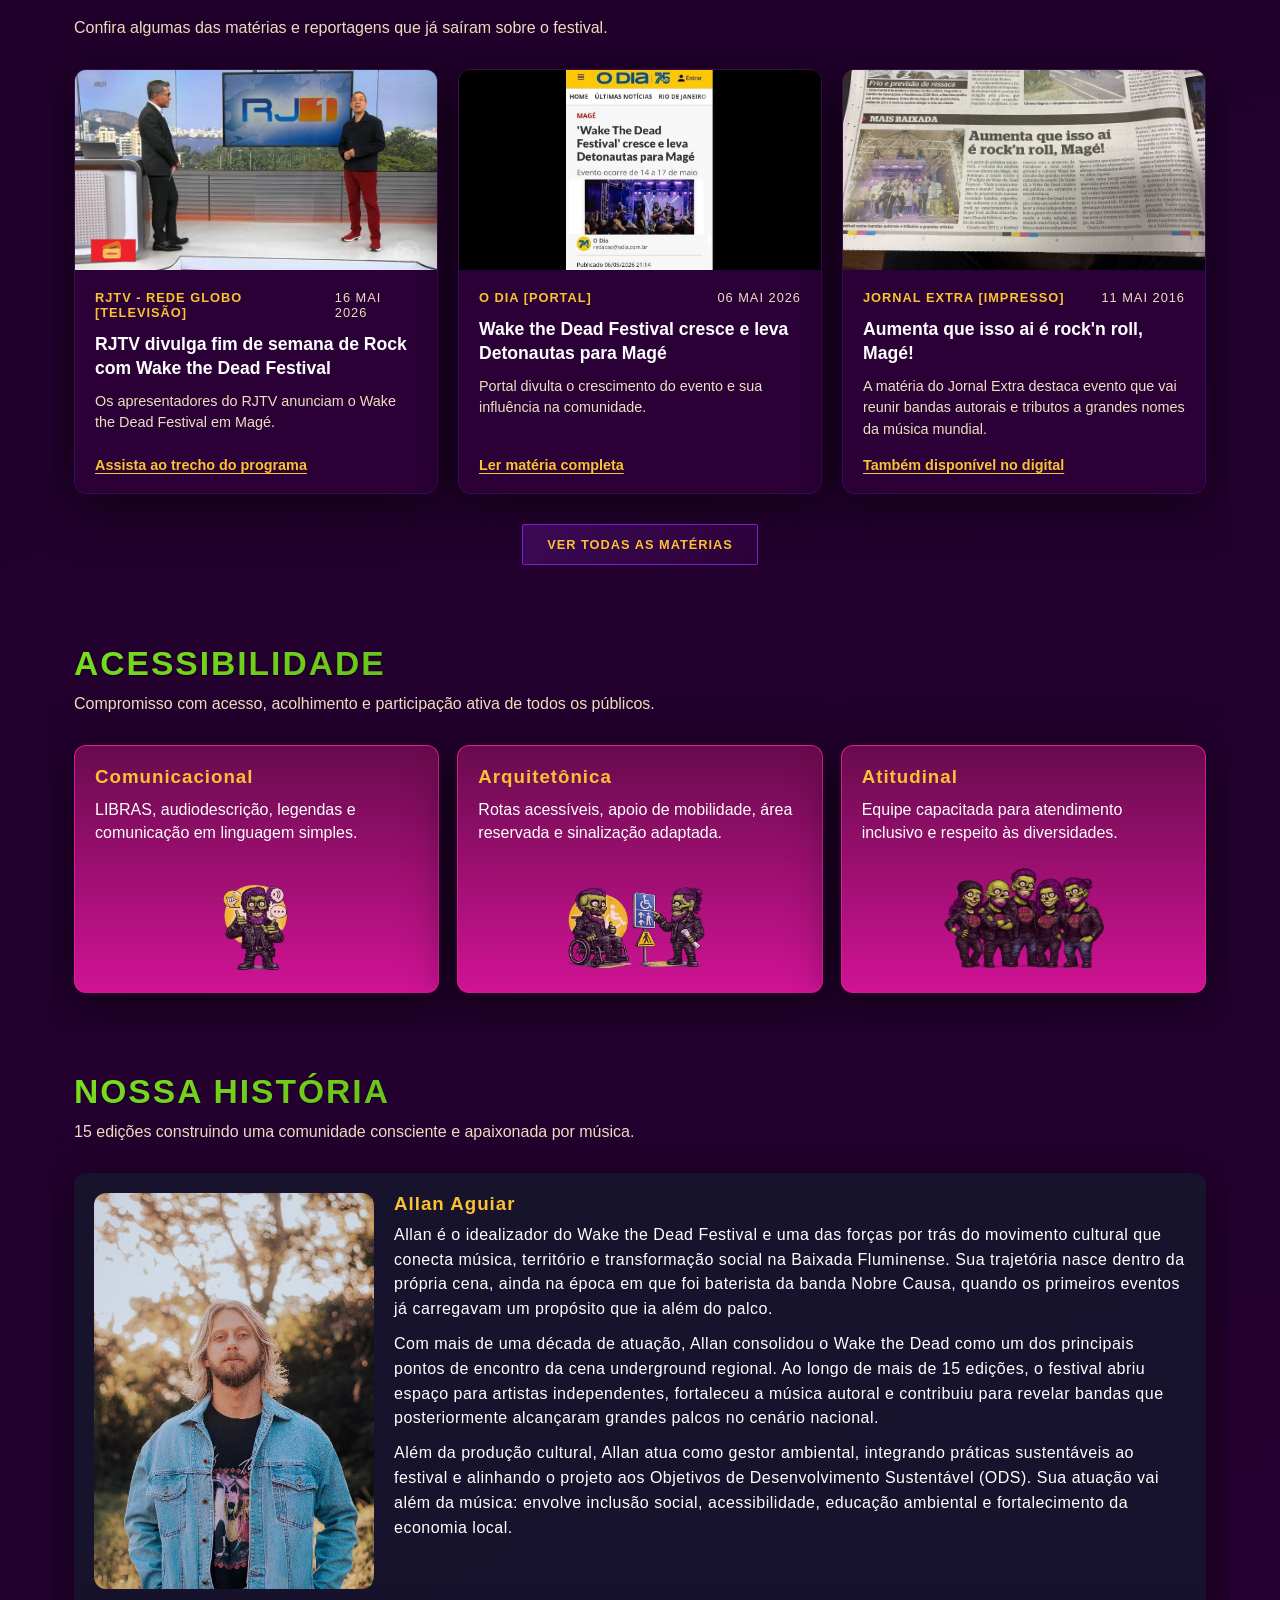
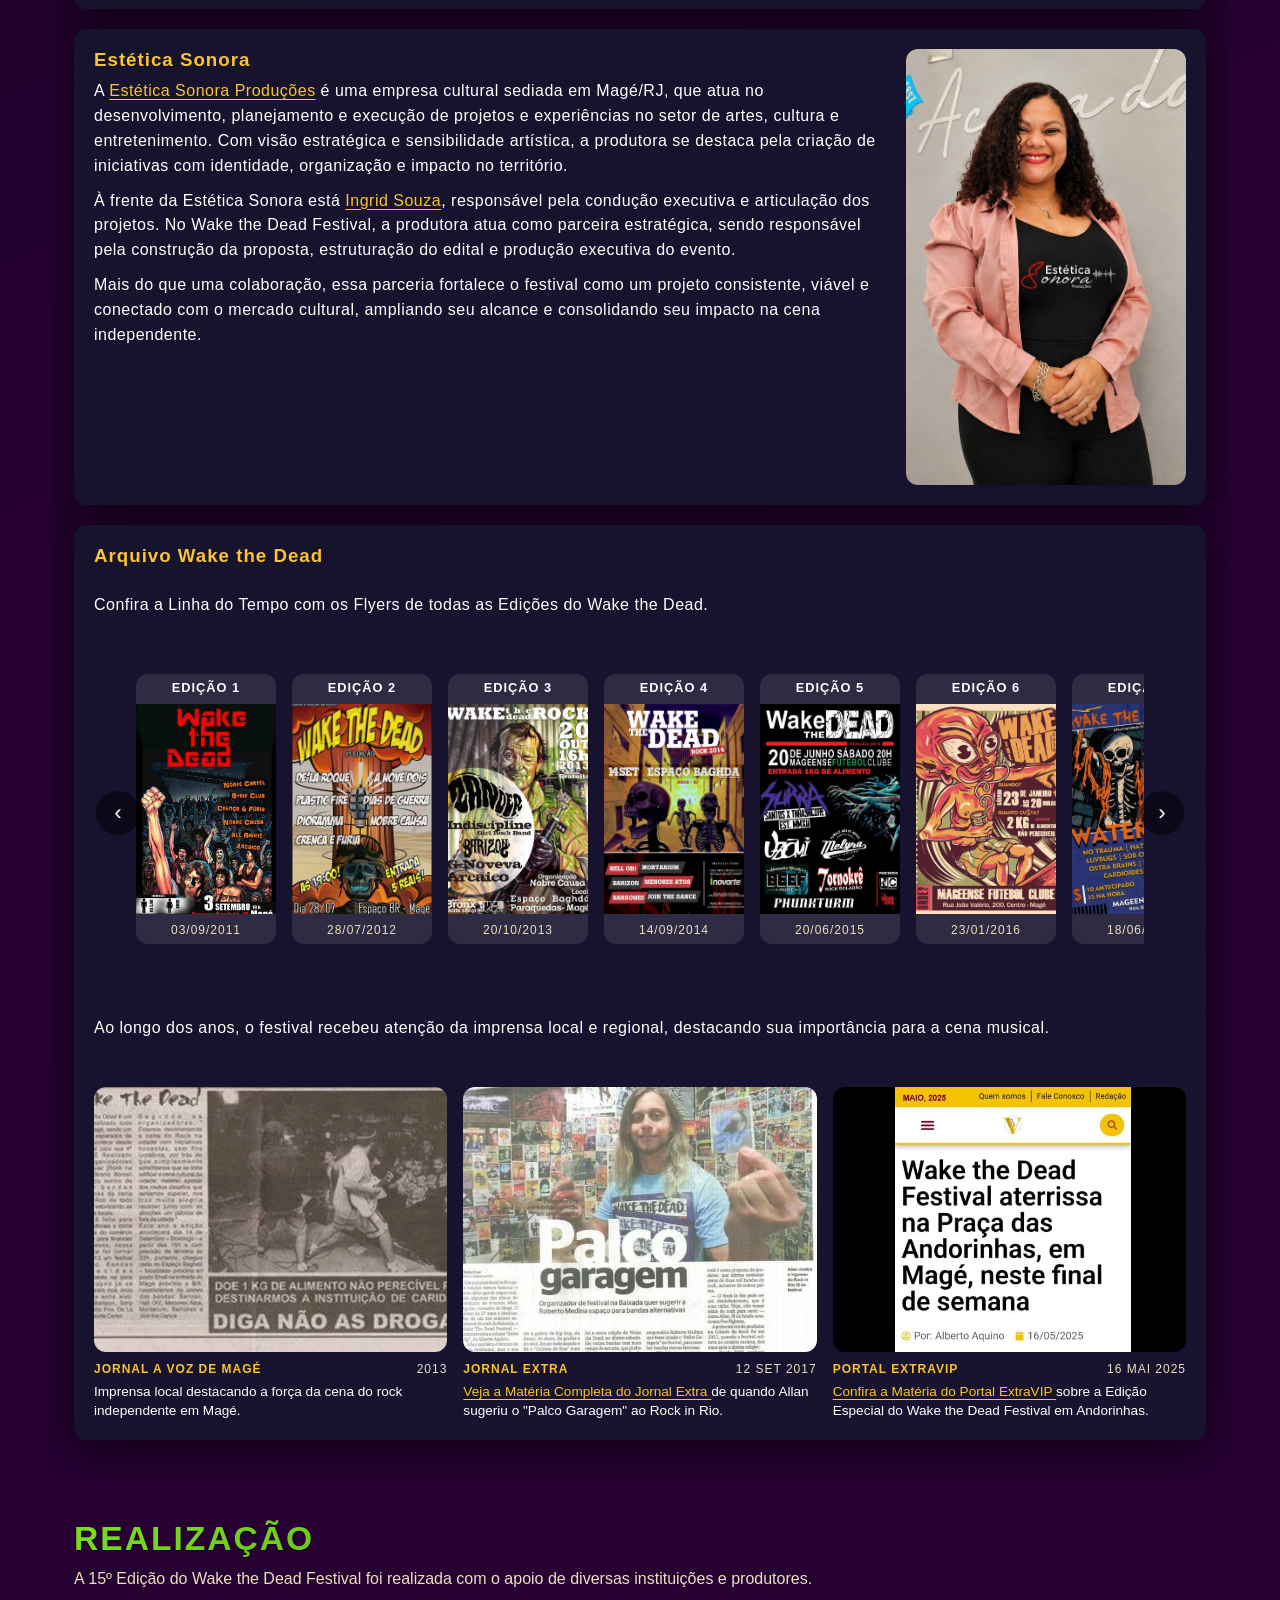
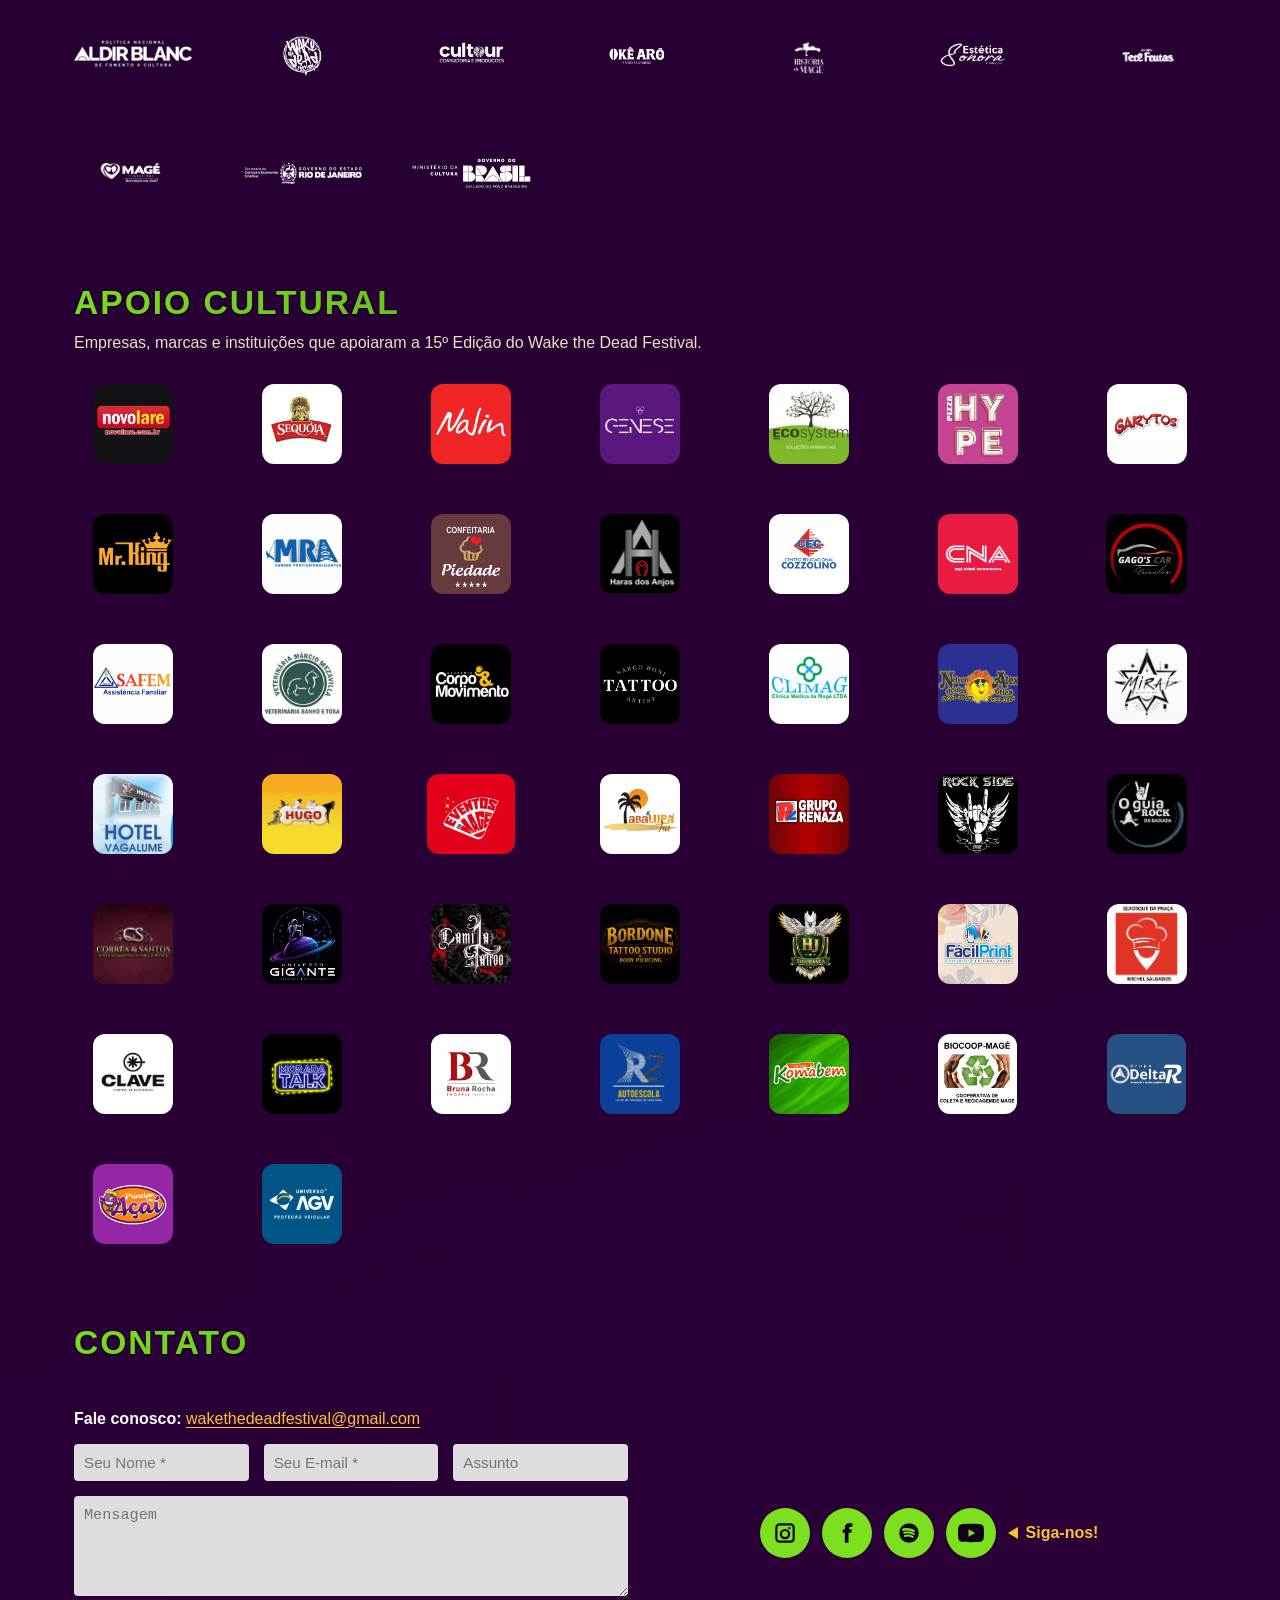
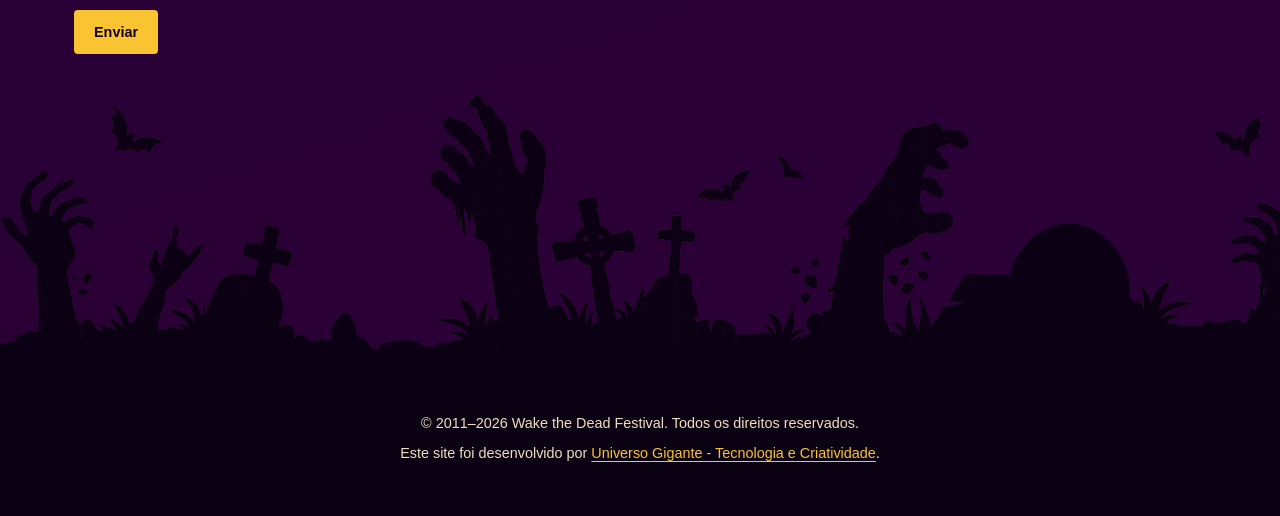
==== commit 554b2f26: "Update link text for aftermovie to reportagem" ====
--- a/index.html
+++ b/index.html
@@ -170,7 +170,7 @@
         <div class="hero-panel">
           <nav class="panel-grid" aria-label="Atalhos da página">
             <a href="#galeria" class="panel-button">COBERTURA OFICIAL DA 15º EDIÇÃO</a>
-            <a href="https://www.youtube.com/watch?v=EYZlN4hH8dE" target="blank_" class="panel-button">ASSISTIR AO AFTERMOVIE</a>
+            <a href="https://www.youtube.com/watch?v=EYZlN4hH8dE" target="blank_" class="panel-button">ASSISTIR A REPORTAGEM</a>
             <!-- <a href="#quemsomos" class="panel-button">QUEM SOMOS</a>
             <a href="#voluntario" class="panel-button">SEJA VOLUNTÁRIO</a> -->
           </nav>
